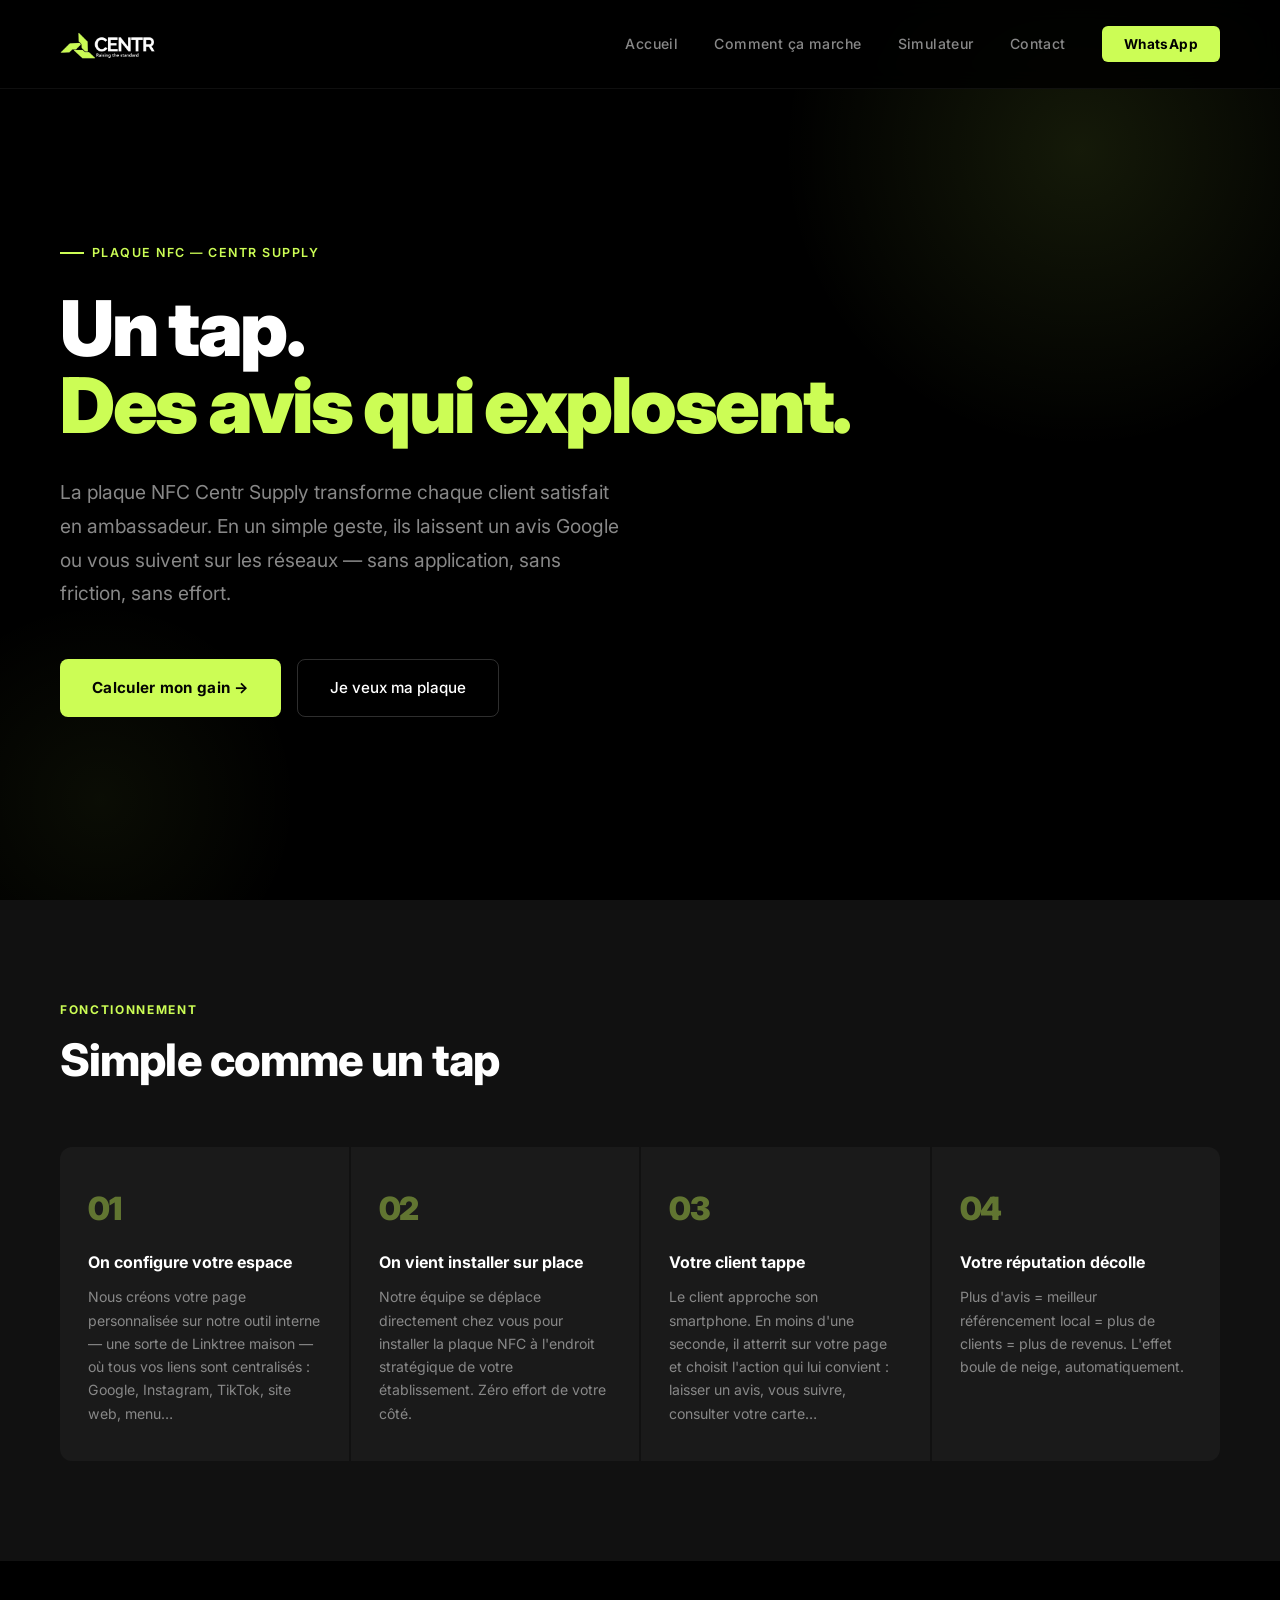
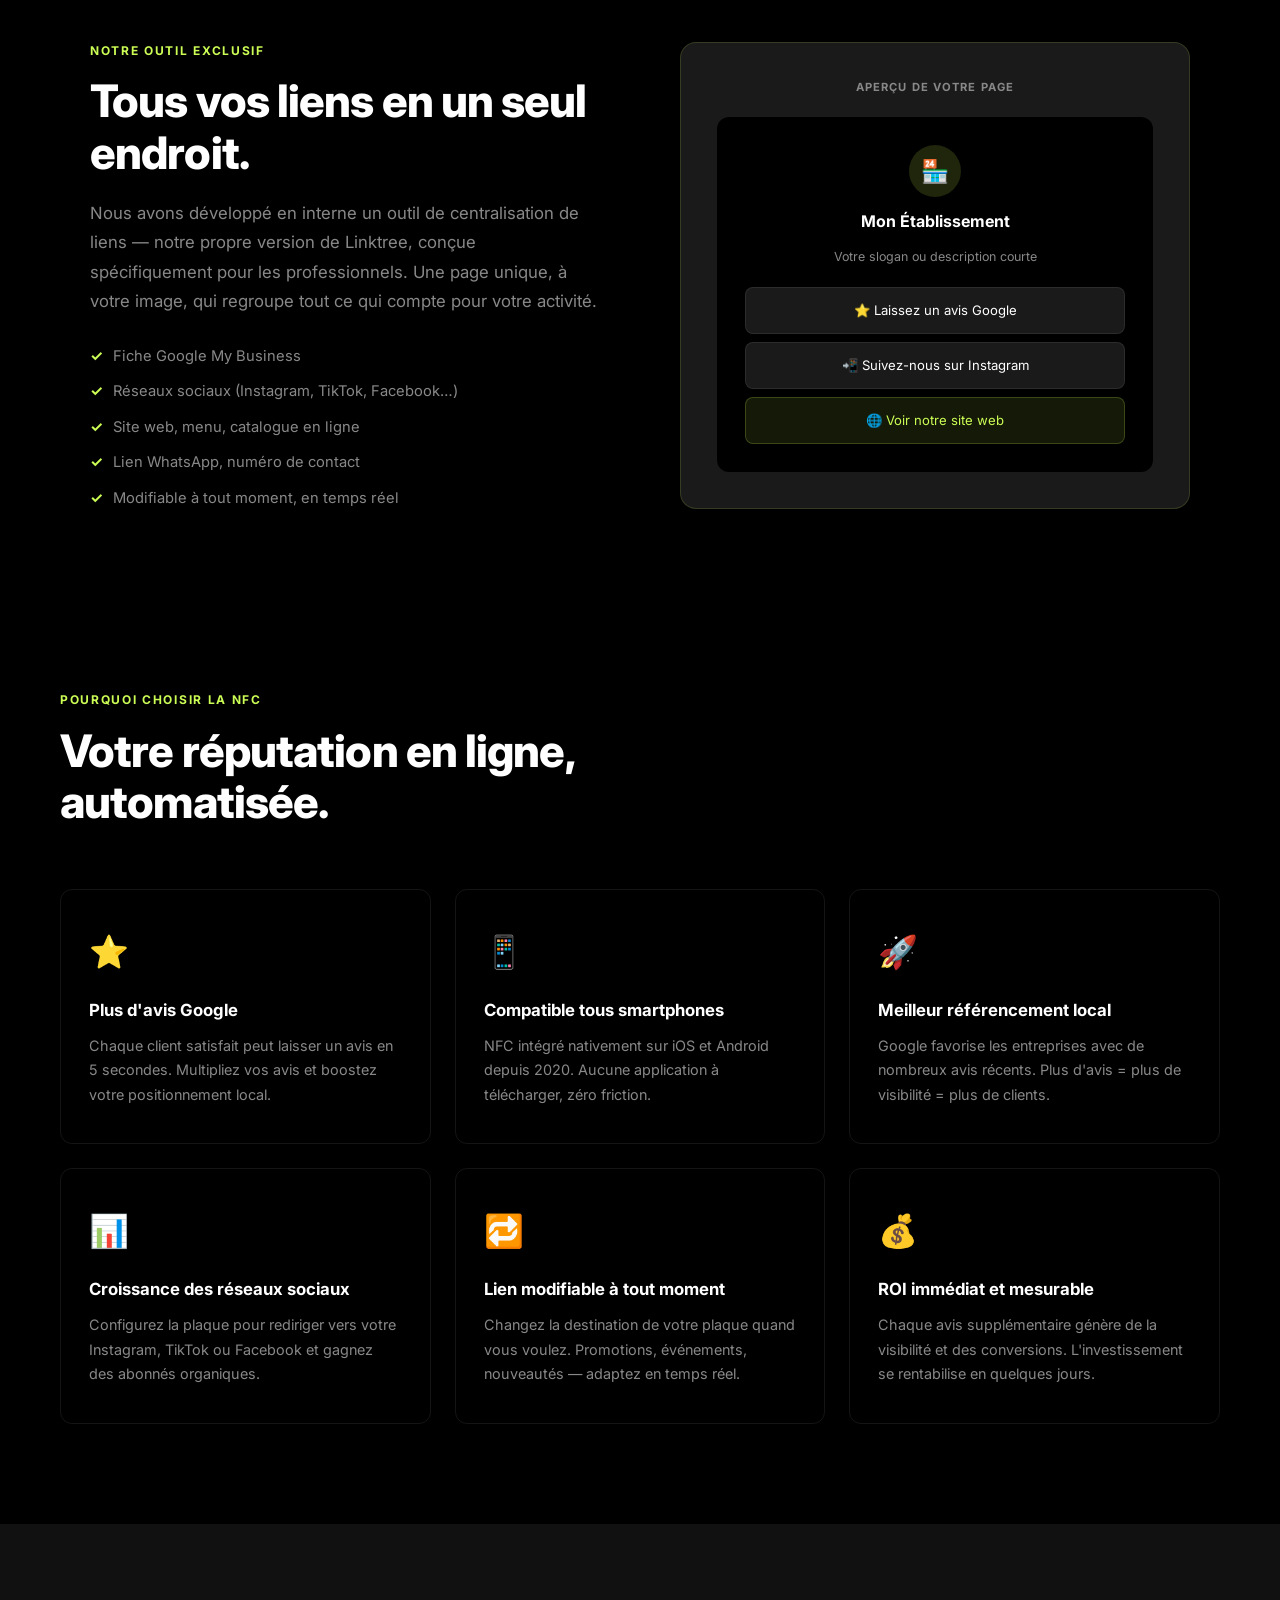
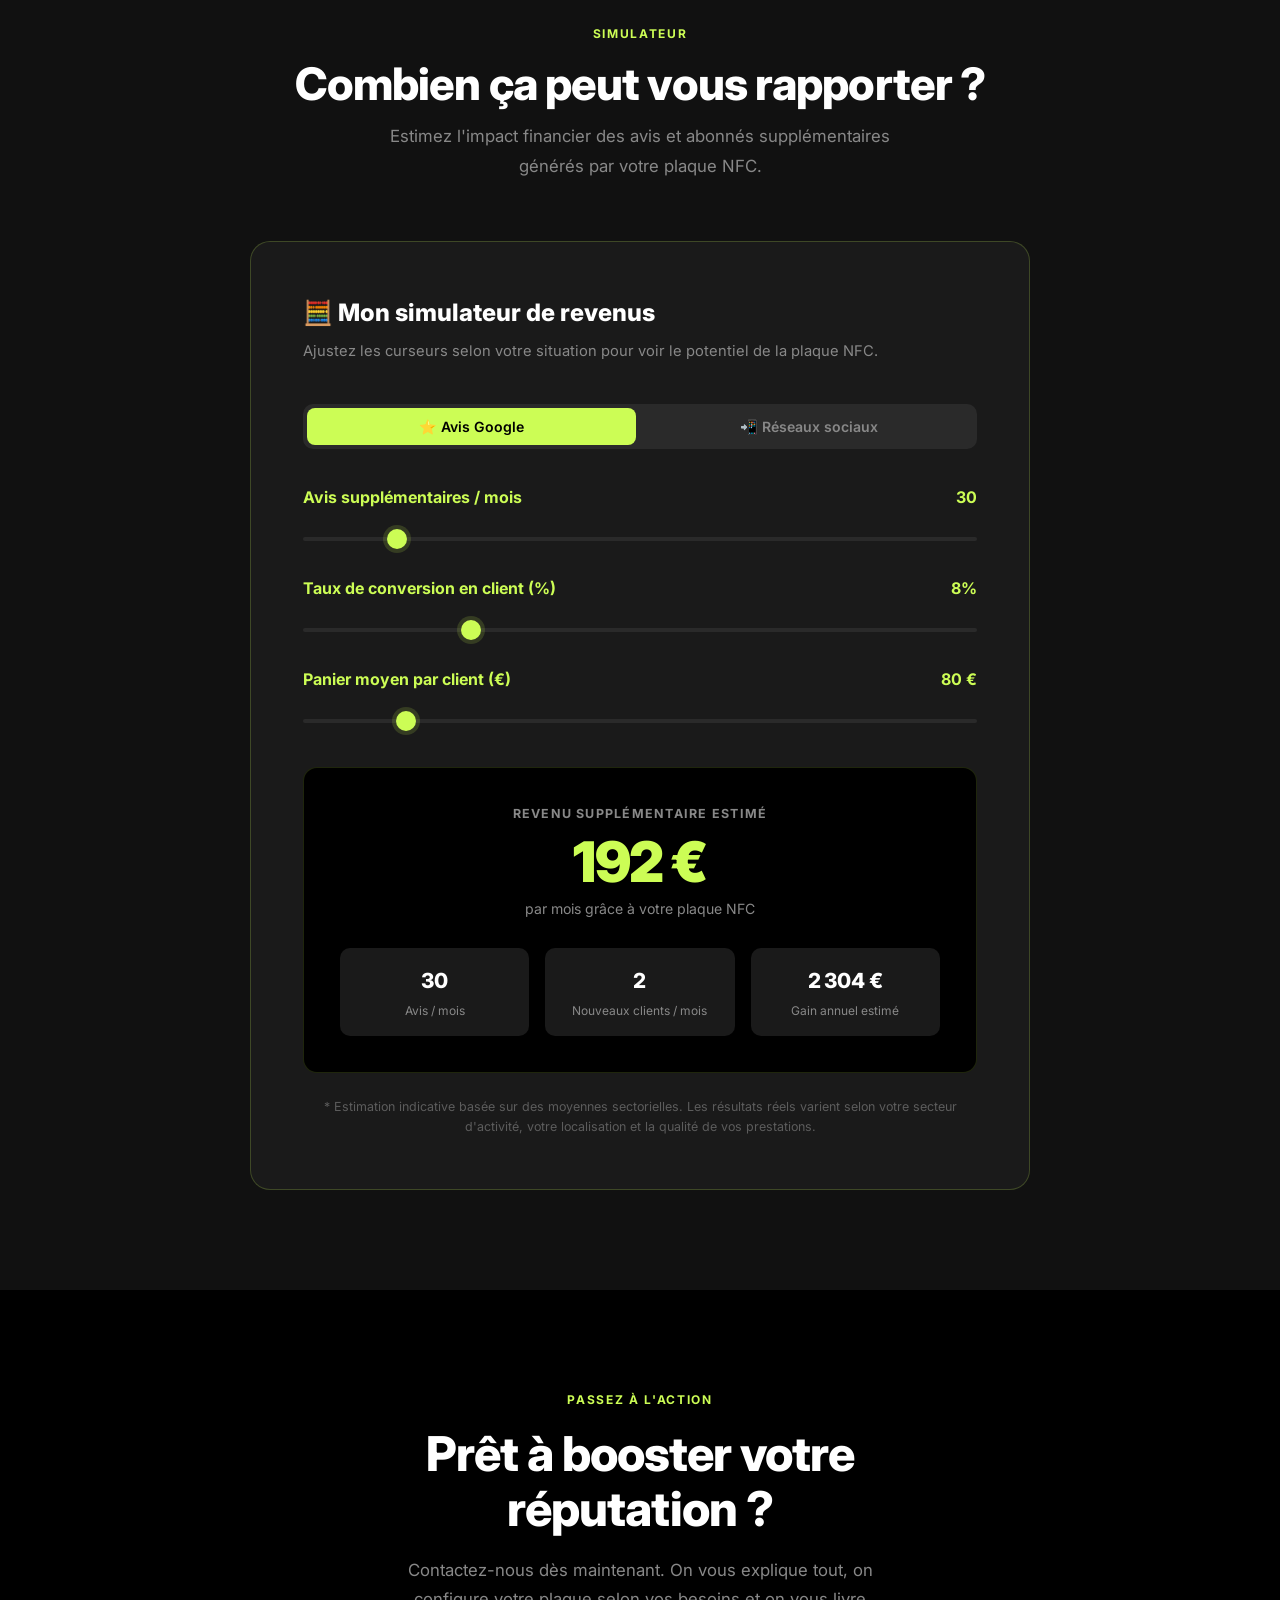
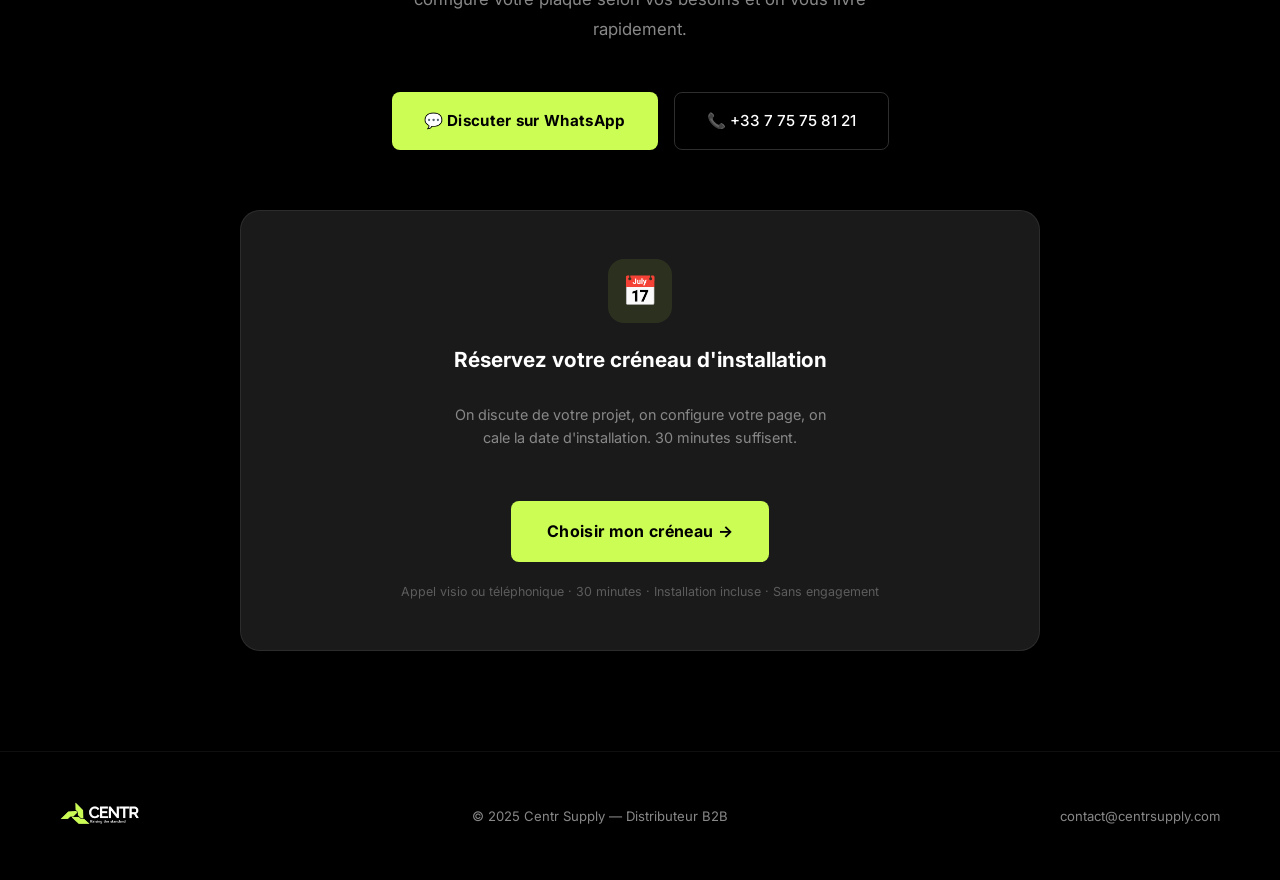
==== index.html @ 6f2f58e4 "Add files via upload" ====
<!DOCTYPE html>
<html lang="fr">
<head>
  <meta charset="UTF-8" />
  <meta name="viewport" content="width=device-width, initial-scale=1.0" />
  <title>Plaque NFC — Centr Supply</title>
  <link rel="preconnect" href="https://fonts.googleapis.com" />
  <link rel="preconnect" href="https://fonts.gstatic.com" crossorigin />
  <link href="https://fonts.googleapis.com/css2?family=Inter:wght@300;400;500;600;700;800;900&display=swap" rel="stylesheet" />
  <style>
    *, *::before, *::after { box-sizing: border-box; margin: 0; padding: 0; }

    :root {
      --black: #000000;
      --white: #ffffff;
      --green: #ccfd55;
      --gray: #111111;
      --gray2: #1a1a1a;
      --gray3: #2a2a2a;
      --text-muted: #888;
    }

    html { scroll-behavior: smooth; }

    body {
      background: var(--black);
      color: var(--white);
      font-family: 'Inter', sans-serif;
      font-size: 16px;
      line-height: 1.6;
      overflow-x: hidden;
    }

    /* ── NAV ── */
    nav {
      position: fixed;
      top: 0; left: 0; right: 0;
      z-index: 100;
      display: flex;
      align-items: center;
      justify-content: space-between;
      padding: 20px 60px;
      background: rgba(0,0,0,0.85);
      backdrop-filter: blur(12px);
      border-bottom: 1px solid rgba(255,255,255,0.06);
    }

    .nav-logo img {
      height: 48px;
      width: auto;
      display: block;
    }

    /* ── HAMBURGER ── */
    .hamburger {
      display: none;
      flex-direction: column;
      gap: 5px;
      cursor: pointer;
      padding: 4px;
      background: none;
      border: none;
      z-index: 200;
    }
    .hamburger span {
      display: block;
      width: 24px;
      height: 2px;
      background: var(--white);
      border-radius: 2px;
      transition: all 0.3s;
    }
    .hamburger.open span:nth-child(1) { transform: translateY(7px) rotate(45deg); }
    .hamburger.open span:nth-child(2) { opacity: 0; }
    .hamburger.open span:nth-child(3) { transform: translateY(-7px) rotate(-45deg); }

    /* ── MOBILE MENU OVERLAY ── */
    .mobile-menu {
      display: none;
      position: fixed;
      top: 0; left: 0; right: 0; bottom: 0;
      background: rgba(0,0,0,0.97);
      z-index: 150;
      flex-direction: column;
      align-items: center;
      justify-content: center;
      gap: 0;
    }
    .mobile-menu.open { display: flex; }
    .mobile-menu a {
      color: var(--white);
      text-decoration: none;
      font-size: 1.6rem;
      font-weight: 700;
      padding: 18px 0;
      letter-spacing: -0.01em;
      border-bottom: 1px solid rgba(255,255,255,0.06);
      width: 80%;
      text-align: center;
      transition: color 0.2s;
    }
    .mobile-menu a:hover { color: var(--green); }
    .mobile-menu a:last-child { border-bottom: none; }
    .mobile-menu .mob-cta {
      margin-top: 24px;
      background: var(--green);
      color: var(--black) !important;
      padding: 16px 40px;
      border-radius: 8px;
      font-size: 1rem !important;
      font-weight: 800;
      border: none;
    }

    .nav-links {
      display: flex;
      gap: 36px;
      list-style: none;
    }
    .nav-links a {
      color: var(--text-muted);
      text-decoration: none;
      font-size: 0.88rem;
      font-weight: 500;
      letter-spacing: 0.03em;
      transition: color 0.2s;
    }
    .nav-links a:hover { color: var(--white); }

    .nav-cta {
      background: var(--green);
      color: var(--black) !important;
      padding: 10px 22px;
      border-radius: 6px;
      font-weight: 700 !important;
      font-size: 0.85rem !important;
      letter-spacing: 0.04em;
      transition: opacity 0.2s !important;
    }
    .nav-cta:hover { opacity: 0.85; }

    /* ── HERO ── */
    .hero {
      min-height: 100vh;
      display: flex;
      flex-direction: column;
      justify-content: center;
      padding: 140px 60px 80px;
      position: relative;
      overflow: hidden;
    }

    .hero::before {
      content: '';
      position: absolute;
      top: -150px; right: -100px;
      width: 600px; height: 600px;
      background: radial-gradient(circle, rgba(204,253,85,0.1) 0%, transparent 70%);
      pointer-events: none;
    }
    .hero::after {
      content: '';
      position: absolute;
      bottom: -100px; left: -100px;
      width: 400px; height: 400px;
      background: radial-gradient(circle, rgba(204,253,85,0.05) 0%, transparent 70%);
      pointer-events: none;
    }

    .hero-eyebrow {
      display: inline-flex;
      align-items: center;
      gap: 8px;
      font-size: 0.78rem;
      font-weight: 600;
      letter-spacing: 0.12em;
      text-transform: uppercase;
      color: var(--green);
      margin-bottom: 28px;
    }
    .hero-eyebrow::before {
      content: '';
      width: 24px; height: 2px;
      background: var(--green);
    }

    .hero h1 {
      font-size: clamp(2.8rem, 6vw, 5.5rem);
      font-weight: 900;
      line-height: 1.0;
      letter-spacing: -0.03em;
      max-width: 800px;
      margin-bottom: 32px;
    }
    .hero h1 em {
      font-style: normal;
      color: var(--green);
    }

    .hero-sub {
      font-size: clamp(1rem, 1.8vw, 1.2rem);
      color: var(--text-muted);
      max-width: 560px;
      line-height: 1.75;
      margin-bottom: 48px;
    }

    .hero-actions {
      display: flex;
      gap: 16px;
      flex-wrap: wrap;
    }

    .btn-primary {
      background: var(--green);
      color: var(--black);
      padding: 16px 32px;
      border-radius: 8px;
      font-weight: 700;
      font-size: 0.95rem;
      text-decoration: none;
      letter-spacing: 0.02em;
      transition: opacity 0.2s, transform 0.2s;
      display: inline-flex;
      align-items: center;
      gap: 8px;
    }
    .btn-primary:hover { opacity: 0.88; transform: translateY(-1px); }

    .btn-secondary {
      border: 1px solid rgba(255,255,255,0.18);
      color: var(--white);
      padding: 16px 32px;
      border-radius: 8px;
      font-weight: 500;
      font-size: 0.95rem;
      text-decoration: none;
      transition: border-color 0.2s, background 0.2s;
      display: inline-flex;
      align-items: center;
      gap: 8px;
    }
    .btn-secondary:hover { border-color: var(--green); background: rgba(204,253,85,0.05); }

    /* ── SECTION BASE ── */
    section { padding: 100px 60px; }

    .section-label {
      font-size: 0.75rem;
      font-weight: 700;
      letter-spacing: 0.14em;
      text-transform: uppercase;
      color: var(--green);
      margin-bottom: 16px;
    }

    .section-title {
      font-size: clamp(1.8rem, 3.5vw, 2.8rem);
      font-weight: 800;
      letter-spacing: -0.02em;
      line-height: 1.15;
      max-width: 700px;
      margin-bottom: 20px;
    }

    .section-desc {
      color: var(--text-muted);
      font-size: 1.05rem;
      max-width: 560px;
      line-height: 1.75;
    }

    /* ── HOW IT WORKS ── */
    .how-section { background: var(--gray); }

    .steps {
      display: grid;
      grid-template-columns: repeat(4, 1fr);
      gap: 2px;
      margin-top: 60px;
    }

    .step-card {
      background: var(--gray2);
      padding: 36px 28px;
    }
    .step-card:first-child { border-radius: 12px 0 0 12px; }
    .step-card:last-child { border-radius: 0 12px 12px 0; }

    .step-num {
      font-size: 2rem;
      font-weight: 900;
      color: var(--green);
      letter-spacing: -0.04em;
      margin-bottom: 16px;
      opacity: 0.4;
    }

    .step-card h3 {
      font-size: 1rem;
      font-weight: 700;
      margin-bottom: 10px;
    }
    .step-card p {
      color: var(--text-muted);
      font-size: 0.88rem;
      line-height: 1.65;
    }

    /* ── AVANTAGES ── */
    .avantages-section { background: var(--black); }

    .avantages-grid {
      display: grid;
      grid-template-columns: repeat(3, 1fr);
      gap: 24px;
      margin-top: 60px;
    }

    .av-card {
      border: 1px solid rgba(255,255,255,0.08);
      border-radius: 12px;
      padding: 36px 28px;
      transition: border-color 0.3s, background 0.3s;
    }
    .av-card:hover {
      border-color: var(--green);
      background: rgba(204,253,85,0.03);
    }

    .av-icon {
      font-size: 2rem;
      margin-bottom: 20px;
      display: block;
    }

    .av-card h3 {
      font-size: 1.05rem;
      font-weight: 700;
      margin-bottom: 10px;
    }
    .av-card p {
      color: var(--text-muted);
      font-size: 0.9rem;
      line-height: 1.7;
    }

    /* ── SIMULATOR ── */
    .simulator-section { background: var(--gray); }

    .sim-wrap {
      max-width: 780px;
      margin: 60px auto 0;
      background: var(--gray2);
      border: 1px solid rgba(204,253,85,0.2);
      border-radius: 20px;
      padding: 52px;
    }

    .sim-title {
      font-size: 1.5rem;
      font-weight: 800;
      margin-bottom: 8px;
    }
    .sim-desc {
      color: var(--text-muted);
      font-size: 0.92rem;
      margin-bottom: 40px;
    }

    .sim-type-toggle {
      display: flex;
      gap: 8px;
      margin-bottom: 36px;
      background: var(--gray3);
      border-radius: 10px;
      padding: 4px;
    }

    .sim-toggle-btn {
      flex: 1;
      padding: 10px;
      border: none;
      border-radius: 8px;
      font-family: 'Inter', sans-serif;
      font-size: 0.88rem;
      font-weight: 600;
      cursor: pointer;
      background: transparent;
      color: var(--text-muted);
      transition: all 0.2s;
    }
    .sim-toggle-btn.active {
      background: var(--green);
      color: var(--black);
    }

    .sim-sliders {
      display: flex;
      flex-direction: column;
      gap: 28px;
      margin-bottom: 36px;
    }

    .slider-group label {
      display: flex;
      justify-content: space-between;
      align-items: center;
      font-size: 0.88rem;
      font-weight: 600;
      color: var(--white);
      margin-bottom: 12px;
    }
    .slider-group label span {
      color: var(--green);
      font-size: 1rem;
      font-weight: 700;
    }

    input[type="range"] {
      width: 100%;
      -webkit-appearance: none;
      appearance: none;
      height: 4px;
      border-radius: 4px;
      background: var(--gray3);
      outline: none;
      cursor: pointer;
    }
    input[type="range"]::-webkit-slider-thumb {
      -webkit-appearance: none;
      appearance: none;
      width: 20px;
      height: 20px;
      border-radius: 50%;
      background: var(--green);
      cursor: pointer;
      box-shadow: 0 0 0 4px rgba(204,253,85,0.15);
      transition: box-shadow 0.2s;
    }
    input[type="range"]::-webkit-slider-thumb:hover {
      box-shadow: 0 0 0 8px rgba(204,253,85,0.2);
    }

    .sim-result {
      background: var(--black);
      border-radius: 14px;
      padding: 36px;
      text-align: center;
      border: 1px solid rgba(204,253,85,0.15);
    }

    .sim-result-label {
      font-size: 0.78rem;
      font-weight: 700;
      letter-spacing: 0.1em;
      text-transform: uppercase;
      color: var(--text-muted);
      margin-bottom: 10px;
    }

    .sim-result-main {
      font-size: 3.5rem;
      font-weight: 900;
      color: var(--green);
      letter-spacing: -0.03em;
      line-height: 1;
      margin-bottom: 8px;
    }

    .sim-result-sub {
      font-size: 0.88rem;
      color: var(--text-muted);
      margin-bottom: 28px;
    }

    .sim-breakdown {
      display: grid;
      grid-template-columns: repeat(3, 1fr);
      gap: 16px;
    }

    .breakdown-item {
      background: var(--gray2);
      border-radius: 10px;
      padding: 16px;
    }
    .breakdown-val {
      font-size: 1.3rem;
      font-weight: 800;
      color: var(--white);
    }
    .breakdown-label {
      font-size: 0.75rem;
      color: var(--text-muted);
      margin-top: 4px;
    }

    .sim-note {
      margin-top: 24px;
      font-size: 0.78rem;
      color: rgba(136,136,136,0.6);
      text-align: center;
      line-height: 1.6;
    }

    /* ── CTA ── */
    .cta-section {
      background: var(--black);
    }

    .cta-inner {
      max-width: 800px;
      margin: 0 auto;
      text-align: center;
    }

    .cta-inner .section-title {
      max-width: 600px;
      margin: 0 auto 20px;
      font-size: clamp(2rem, 4vw, 3rem);
    }

    .cta-inner .section-desc {
      max-width: 500px;
      margin: 0 auto 48px;
    }

    .cta-actions {
      display: flex;
      gap: 16px;
      justify-content: center;
      flex-wrap: wrap;
      margin-bottom: 60px;
    }

    /* FORM */
    .cta-form-wrap {
      background: var(--gray2);
      border: 1px solid rgba(255,255,255,0.08);
      border-radius: 20px;
      padding: 48px;
      text-align: left;
    }

    .form-title {
      font-size: 1.3rem;
      font-weight: 700;
      margin-bottom: 6px;
    }
    .form-subtitle {
      color: var(--text-muted);
      font-size: 0.9rem;
      margin-bottom: 32px;
    }

    .form-group {
      margin-bottom: 16px;
    }
    .form-group label {
      display: block;
      font-size: 0.8rem;
      font-weight: 600;
      color: var(--text-muted);
      letter-spacing: 0.06em;
      text-transform: uppercase;
      margin-bottom: 8px;
    }
    .form-group input,
    .form-group textarea,
    .form-group select {
      width: 100%;
      background: var(--gray3);
      border: 1px solid rgba(255,255,255,0.1);
      border-radius: 8px;
      color: var(--white);
      font-family: 'Inter', sans-serif;
      font-size: 0.95rem;
      padding: 14px 16px;
      outline: none;
      transition: border-color 0.2s;
    }
    .form-group select option { background: var(--gray3); }
    .form-group input:focus,
    .form-group textarea:focus,
    .form-group select:focus { border-color: var(--green); }
    .form-group textarea { resize: vertical; min-height: 110px; }

    .form-row { display: grid; grid-template-columns: 1fr 1fr; gap: 16px; }

    .btn-form {
      width: 100%;
      background: var(--green);
      color: var(--black);
      border: none;
      border-radius: 8px;
      padding: 16px;
      font-family: 'Inter', sans-serif;
      font-size: 1rem;
      font-weight: 700;
      cursor: pointer;
      letter-spacing: 0.02em;
      transition: opacity 0.2s;
      margin-top: 8px;
    }
    .btn-form:hover { opacity: 0.85; }

    /* ── FOOTER ── */
    footer {
      border-top: 1px solid rgba(255,255,255,0.06);
      padding: 40px 60px;
      display: flex;
      align-items: center;
      justify-content: space-between;
      flex-wrap: wrap;
      gap: 16px;
    }
    .footer-logo img {
      height: 40px;
      width: auto;
    }
    .footer-copy { font-size: 0.82rem; color: var(--text-muted); }

    /* ── MOBILE ── */
    @media (max-width: 900px) {
      nav { padding: 14px 20px; }
      .nav-links { display: none; }
      .hamburger { display: flex; }

      section { padding: 60px 20px; }
      .hero { padding: 110px 20px 60px; }
      .hero h1 { font-size: 2.4rem; }
      .hero-sub { font-size: 1rem; }
      .hero-actions { flex-direction: column; }
      .hero-actions a { text-align: center; justify-content: center; }

      .steps { grid-template-columns: 1fr 1fr; }
      .step-card:first-child { border-radius: 12px 0 0 0; }
      .step-card:nth-child(2) { border-radius: 0 12px 0 0; }
      .step-card:nth-child(3) { border-radius: 0 0 0 12px; }
      .step-card:last-child { border-radius: 0 0 12px 0; }

      .avantages-grid { grid-template-columns: 1fr 1fr; gap: 12px; }

      .sim-wrap { padding: 24px 16px; }
      .sim-breakdown { grid-template-columns: 1fr; gap: 10px; }
      .sim-result-main { font-size: 2.8rem; }

      .cta-inner { padding: 0; }
      .cta-actions { flex-direction: column; align-items: stretch; }
      .cta-actions a { text-align: center; justify-content: center; }
      .cta-form-wrap { padding: 28px 20px; }

      .section-title { font-size: 1.8rem; }

      footer { padding: 28px 20px; flex-direction: column; align-items: flex-start; gap: 10px; }
    }

    @media (max-width: 480px) {
      .steps { grid-template-columns: 1fr; }
      .step-card:first-child { border-radius: 12px 12px 0 0; }
      .step-card:nth-child(2) { border-radius: 0; }
      .step-card:nth-child(3) { border-radius: 0; }
      .step-card:last-child { border-radius: 0 0 12px 12px; }
      .avantages-grid { grid-template-columns: 1fr; }
    }
  </style>
</head>
<body>

<!-- MOBILE MENU -->
<div class="mobile-menu" id="mobileMenu">
  <a href="../" onclick="closeMenu()">Accueil</a>
  <a href="#comment-ca-marche" onclick="closeMenu()">Comment ça marche</a>
  <a href="#simulateur" onclick="closeMenu()">Simulateur</a>
  <a href="#contact" onclick="closeMenu()">Contact</a>
  <a href="https://wa.me/message/SCE7XKAHGA56E1" target="_blank" class="mob-cta" onclick="closeMenu()">💬 WhatsApp</a>
</div>

<!-- NAV -->
<nav>
  <a href="../" class="nav-logo"><img src="../logo-centr.png" alt="Centr Supply" /></a>
  <ul class="nav-links">
    <li><a href="../">Accueil</a></li>
    <li><a href="#comment-ca-marche">Comment ça marche</a></li>
    <li><a href="#simulateur">Simulateur</a></li>
    <li><a href="#contact">Contact</a></li>
    <li><a href="https://wa.me/message/SCE7XKAHGA56E1" target="_blank" class="nav-cta">WhatsApp</a></li>
  </ul>
  <button class="hamburger" id="hamburger" onclick="toggleMenu()" aria-label="Menu">
    <span></span><span></span><span></span>
  </button>
</nav>

<!-- HERO -->
<section class="hero">
  <div class="hero-eyebrow">Plaque NFC — Centr Supply</div>
  <h1>Un tap.<br /><em>Des avis qui explosent.</em></h1>
  <p class="hero-sub">
    La plaque NFC Centr Supply transforme chaque client satisfait en ambassadeur. En un simple geste, ils laissent un avis Google ou vous suivent sur les réseaux — sans application, sans friction, sans effort.
  </p>
  <div class="hero-actions">
    <a href="#simulateur" class="btn-primary">Calculer mon gain →</a>
    <a href="#contact" class="btn-secondary">Je veux ma plaque</a>
  </div>
</section>

<!-- COMMENT CA MARCHE -->
<section class="how-section" id="comment-ca-marche">
  <div class="section-label">Fonctionnement</div>
  <div class="section-title">Simple comme un tap</div>
  <div class="steps">
    <div class="step-card">
      <div class="step-num">01</div>
      <h3>On configure votre espace</h3>
      <p>Nous créons votre page personnalisée sur notre outil interne — une sorte de Linktree maison — où tous vos liens sont centralisés : Google, Instagram, TikTok, site web, menu…</p>
    </div>
    <div class="step-card">
      <div class="step-num">02</div>
      <h3>On vient installer sur place</h3>
      <p>Notre équipe se déplace directement chez vous pour installer la plaque NFC à l'endroit stratégique de votre établissement. Zéro effort de votre côté.</p>
    </div>
    <div class="step-card">
      <div class="step-num">03</div>
      <h3>Votre client tappe</h3>
      <p>Le client approche son smartphone. En moins d'une seconde, il atterrit sur votre page et choisit l'action qui lui convient : laisser un avis, vous suivre, consulter votre carte…</p>
    </div>
    <div class="step-card">
      <div class="step-num">04</div>
      <h3>Votre réputation décolle</h3>
      <p>Plus d'avis = meilleur référencement local = plus de clients = plus de revenus. L'effet boule de neige, automatiquement.</p>
    </div>
  </div>
</section>

<!-- OUTIL INTERNE -->
<section style="background: var(--black); padding: 80px 60px;">
  <div style="display: grid; grid-template-columns: 1fr 1fr; gap: 80px; align-items: center; max-width: 1100px; margin: 0 auto;">
    <div>
      <div class="section-label">Notre outil exclusif</div>
      <div class="section-title">Tous vos liens en un seul endroit.</div>
      <p class="section-desc" style="margin-bottom: 28px;">Nous avons développé en interne un outil de centralisation de liens — notre propre version de Linktree, conçue spécifiquement pour les professionnels. Une page unique, à votre image, qui regroupe tout ce qui compte pour votre activité.</p>
      <ul style="list-style: none; display: flex; flex-direction: column; gap: 12px;">
        <li style="display: flex; align-items: center; gap: 10px; font-size: 0.92rem; color: var(--text-muted);"><span style="color: var(--green); font-weight: 700;">✓</span> Fiche Google My Business</li>
        <li style="display: flex; align-items: center; gap: 10px; font-size: 0.92rem; color: var(--text-muted);"><span style="color: var(--green); font-weight: 700;">✓</span> Réseaux sociaux (Instagram, TikTok, Facebook…)</li>
        <li style="display: flex; align-items: center; gap: 10px; font-size: 0.92rem; color: var(--text-muted);"><span style="color: var(--green); font-weight: 700;">✓</span> Site web, menu, catalogue en ligne</li>
        <li style="display: flex; align-items: center; gap: 10px; font-size: 0.92rem; color: var(--text-muted);"><span style="color: var(--green); font-weight: 700;">✓</span> Lien WhatsApp, numéro de contact</li>
        <li style="display: flex; align-items: center; gap: 10px; font-size: 0.92rem; color: var(--text-muted);"><span style="color: var(--green); font-weight: 700;">✓</span> Modifiable à tout moment, en temps réel</li>
      </ul>
    </div>
    <div style="background: var(--gray2); border: 1px solid rgba(204,253,85,0.15); border-radius: 16px; padding: 36px; display: flex; flex-direction: column; gap: 0;">
      <div style="font-size: 0.7rem; font-weight: 700; letter-spacing: 0.1em; text-transform: uppercase; color: var(--text-muted); margin-bottom: 20px; text-align: center;">Aperçu de votre page</div>
      <div style="background: var(--black); border-radius: 12px; padding: 28px; display: flex; flex-direction: column; align-items: center; gap: 12px;">
        <div style="width: 52px; height: 52px; background: rgba(204,253,85,0.15); border-radius: 50%; display: flex; align-items: center; justify-content: center; font-size: 1.4rem;">🏪</div>
        <div style="font-weight: 700; font-size: 1rem;">Mon Établissement</div>
        <div style="font-size: 0.78rem; color: var(--text-muted);">Votre slogan ou description courte</div>
        <div style="width: 100%; display: flex; flex-direction: column; gap: 8px; margin-top: 8px;">
          <div style="background: var(--gray2); border-radius: 8px; padding: 12px 16px; font-size: 0.82rem; text-align: center; border: 1px solid rgba(255,255,255,0.08);">⭐ Laissez un avis Google</div>
          <div style="background: var(--gray2); border-radius: 8px; padding: 12px 16px; font-size: 0.82rem; text-align: center; border: 1px solid rgba(255,255,255,0.08);">📲 Suivez-nous sur Instagram</div>
          <div style="background: rgba(204,253,85,0.1); border-radius: 8px; padding: 12px 16px; font-size: 0.82rem; text-align: center; border: 1px solid rgba(204,253,85,0.2); color: var(--green);">🌐 Voir notre site web</div>
        </div>
      </div>
    </div>
  </div>
</section>

<!-- AVANTAGES -->
<section class="avantages-section">
  <div class="section-label">Pourquoi choisir la NFC</div>
  <div class="section-title">Votre réputation en ligne, automatisée.</div>
  <div class="avantages-grid">
    <div class="av-card">
      <span class="av-icon">⭐</span>
      <h3>Plus d'avis Google</h3>
      <p>Chaque client satisfait peut laisser un avis en 5 secondes. Multipliez vos avis et boostez votre positionnement local.</p>
    </div>
    <div class="av-card">
      <span class="av-icon">📱</span>
      <h3>Compatible tous smartphones</h3>
      <p>NFC intégré nativement sur iOS et Android depuis 2020. Aucune application à télécharger, zéro friction.</p>
    </div>
    <div class="av-card">
      <span class="av-icon">🚀</span>
      <h3>Meilleur référencement local</h3>
      <p>Google favorise les entreprises avec de nombreux avis récents. Plus d'avis = plus de visibilité = plus de clients.</p>
    </div>
    <div class="av-card">
      <span class="av-icon">📊</span>
      <h3>Croissance des réseaux sociaux</h3>
      <p>Configurez la plaque pour rediriger vers votre Instagram, TikTok ou Facebook et gagnez des abonnés organiques.</p>
    </div>
    <div class="av-card">
      <span class="av-icon">🔁</span>
      <h3>Lien modifiable à tout moment</h3>
      <p>Changez la destination de votre plaque quand vous voulez. Promotions, événements, nouveautés — adaptez en temps réel.</p>
    </div>
    <div class="av-card">
      <span class="av-icon">💰</span>
      <h3>ROI immédiat et mesurable</h3>
      <p>Chaque avis supplémentaire génère de la visibilité et des conversions. L'investissement se rentabilise en quelques jours.</p>
    </div>
  </div>
</section>

<!-- SIMULATEUR -->
<section class="simulator-section" id="simulateur">
  <div style="text-align: center;">
    <div class="section-label">Simulateur</div>
    <div class="section-title" style="margin: 0 auto 12px;">Combien ça peut vous rapporter ?</div>
    <p class="section-desc" style="margin: 0 auto;">Estimez l'impact financier des avis et abonnés supplémentaires générés par votre plaque NFC.</p>
  </div>

  <div class="sim-wrap">
    <div class="sim-title">🧮 Mon simulateur de revenus</div>
    <p class="sim-desc">Ajustez les curseurs selon votre situation pour voir le potentiel de la plaque NFC.</p>

    <div class="sim-type-toggle">
      <button class="sim-toggle-btn active" onclick="setType('google')" id="btn-google">⭐ Avis Google</button>
      <button class="sim-toggle-btn" onclick="setType('social')" id="btn-social">📲 Réseaux sociaux</button>
    </div>

    <div class="sim-sliders">
      <div class="slider-group">
        <label>
          <span id="label-metric">Avis supplémentaires / mois</span>
          <span id="val-metric">30</span>
        </label>
        <input type="range" id="slider-metric" min="5" max="200" value="30" step="5" oninput="update()" />
      </div>

      <div class="slider-group">
        <label>
          <span id="label-taux">Taux de conversion en client (%)</span>
          <span id="val-taux">8%</span>
        </label>
        <input type="range" id="slider-taux" min="1" max="30" value="8" step="1" oninput="update()" />
      </div>

      <div class="slider-group">
        <label>
          <span>Panier moyen par client (€)</span>
          <span id="val-panier">80 €</span>
        </label>
        <input type="range" id="slider-panier" min="10" max="500" value="80" step="5" oninput="update()" />
      </div>
    </div>

    <div class="sim-result">
      <div class="sim-result-label">Revenu supplémentaire estimé</div>
      <div class="sim-result-main" id="result-monthly">192 €</div>
      <div class="sim-result-sub">par mois grâce à votre plaque NFC</div>
      <div class="sim-breakdown">
        <div class="breakdown-item">
          <div class="breakdown-val" id="bd-metric">30</div>
          <div class="breakdown-label" id="bd-metric-label">Avis / mois</div>
        </div>
        <div class="breakdown-item">
          <div class="breakdown-val" id="bd-clients">2</div>
          <div class="breakdown-label">Nouveaux clients / mois</div>
        </div>
        <div class="breakdown-item">
          <div class="breakdown-val" id="bd-annual">2 304 €</div>
          <div class="breakdown-label">Gain annuel estimé</div>
        </div>
      </div>
    </div>
    <p class="sim-note">* Estimation indicative basée sur des moyennes sectorielles. Les résultats réels varient selon votre secteur d'activité, votre localisation et la qualité de vos prestations.</p>
  </div>
</section>

<!-- CTA -->
<section class="cta-section" id="contact">
  <div class="cta-inner">
    <div class="section-label">Passez à l'action</div>
    <div class="section-title">Prêt à booster votre réputation ?</div>
    <p class="section-desc">Contactez-nous dès maintenant. On vous explique tout, on configure votre plaque selon vos besoins et on vous livre rapidement.</p>

    <div class="cta-actions">
      <a href="https://wa.me/message/SCE7XKAHGA56E1" target="_blank" class="btn-primary">
        💬 Discuter sur WhatsApp
      </a>
      <a href="tel:+33775758121" class="btn-secondary">
        📞 +33 7 75 75 81 21
      </a>
    </div>

    <div class="cta-form-wrap" style="text-align: center; display: flex; flex-direction: column; align-items: center; gap: 20px;">
      <div style="width: 64px; height: 64px; background: rgba(204,253,85,0.1); border-radius: 16px; display: flex; align-items: center; justify-content: center; font-size: 1.8rem;">📅</div>
      <div class="form-title">Réservez votre créneau d'installation</div>
      <p class="form-subtitle" style="max-width: 400px;">On discute de votre projet, on configure votre page, on cale la date d'installation. 30 minutes suffisent.</p>
      <a href="https://calendly.com/centrsupply/30min" target="_blank" class="btn-primary" style="font-size: 1rem; padding: 18px 36px;">
        Choisir mon créneau →
      </a>
      <p style="font-size: 0.78rem; color: rgba(136,136,136,0.6);">Appel visio ou téléphonique · 30 minutes · Installation incluse · Sans engagement</p>
    </div>
  </div>
</section>

<!-- FOOTER -->
<footer>
  <a href="../" class="footer-logo"><img src="../logo-centr.png" alt="Centr Supply" /></a>
  <div class="footer-copy">© 2025 Centr Supply — Distributeur B2B</div>
  <div class="footer-copy"><a href="mailto:contact@centrsupply.com" style="color: var(--text-muted); text-decoration: none;">contact@centrsupply.com</a></div>
</footer>

<script>
  let simType = 'google';

  function setType(type) {
    simType = type;
    document.getElementById('btn-google').classList.toggle('active', type === 'google');
    document.getElementById('btn-social').classList.toggle('active', type === 'social');

    if (type === 'google') {
      document.getElementById('label-metric').textContent = 'Avis supplémentaires / mois';
      document.getElementById('label-taux').textContent = 'Taux de conversion en client (%)';
      document.getElementById('bd-metric-label').textContent = 'Avis / mois';
    } else {
      document.getElementById('label-metric').textContent = 'Abonnés supplémentaires / mois';
      document.getElementById('label-taux').textContent = 'Taux d\'engagement converti en client (%)';
      document.getElementById('bd-metric-label').textContent = 'Abonnés / mois';
    }
    update();
  }

  function fmt(n) {
    return new Intl.NumberFormat('fr-FR').format(Math.round(n));
  }

  function update() {
    const metric = parseInt(document.getElementById('slider-metric').value);
    const taux = parseInt(document.getElementById('slider-taux').value);
    const panier = parseInt(document.getElementById('slider-panier').value);

    document.getElementById('val-metric').textContent = metric;
    document.getElementById('val-taux').textContent = taux + '%';
    document.getElementById('val-panier').textContent = panier + ' €';

    const clients = metric * (taux / 100);
    const monthly = clients * panier;
    const annual = monthly * 12;

    document.getElementById('result-monthly').textContent = fmt(monthly) + ' €';
    document.getElementById('bd-metric').textContent = fmt(metric);
    document.getElementById('bd-clients').textContent = clients < 1 ? '< 1' : fmt(clients);
    document.getElementById('bd-annual').textContent = fmt(annual) + ' €';
  }

  update();

  function toggleMenu() {
    const menu = document.getElementById('mobileMenu');
    const btn = document.getElementById('hamburger');
    menu.classList.toggle('open');
    btn.classList.toggle('open');
    document.body.style.overflow = menu.classList.contains('open') ? 'hidden' : '';
  }
  function closeMenu() {
    document.getElementById('mobileMenu').classList.remove('open');
    document.getElementById('hamburger').classList.remove('open');
    document.body.style.overflow = '';
  }
</script>
</body>
</html>
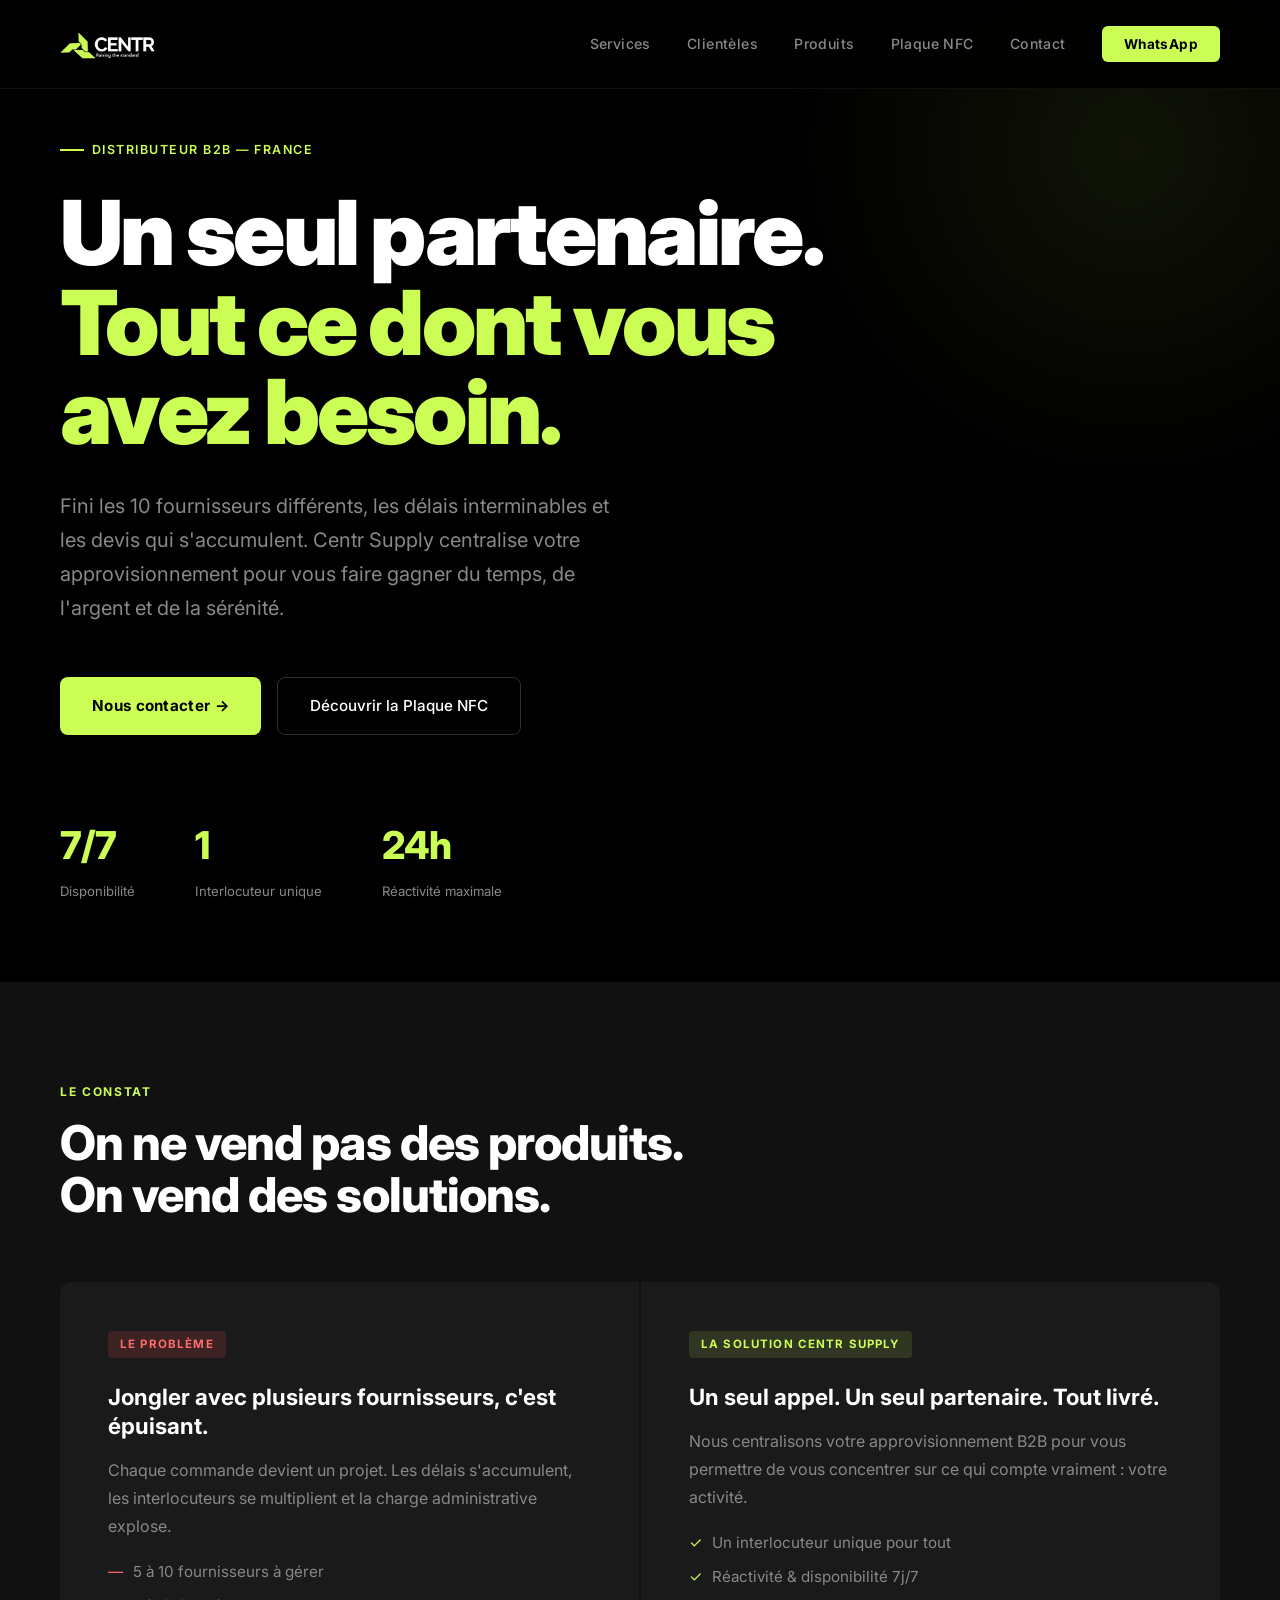
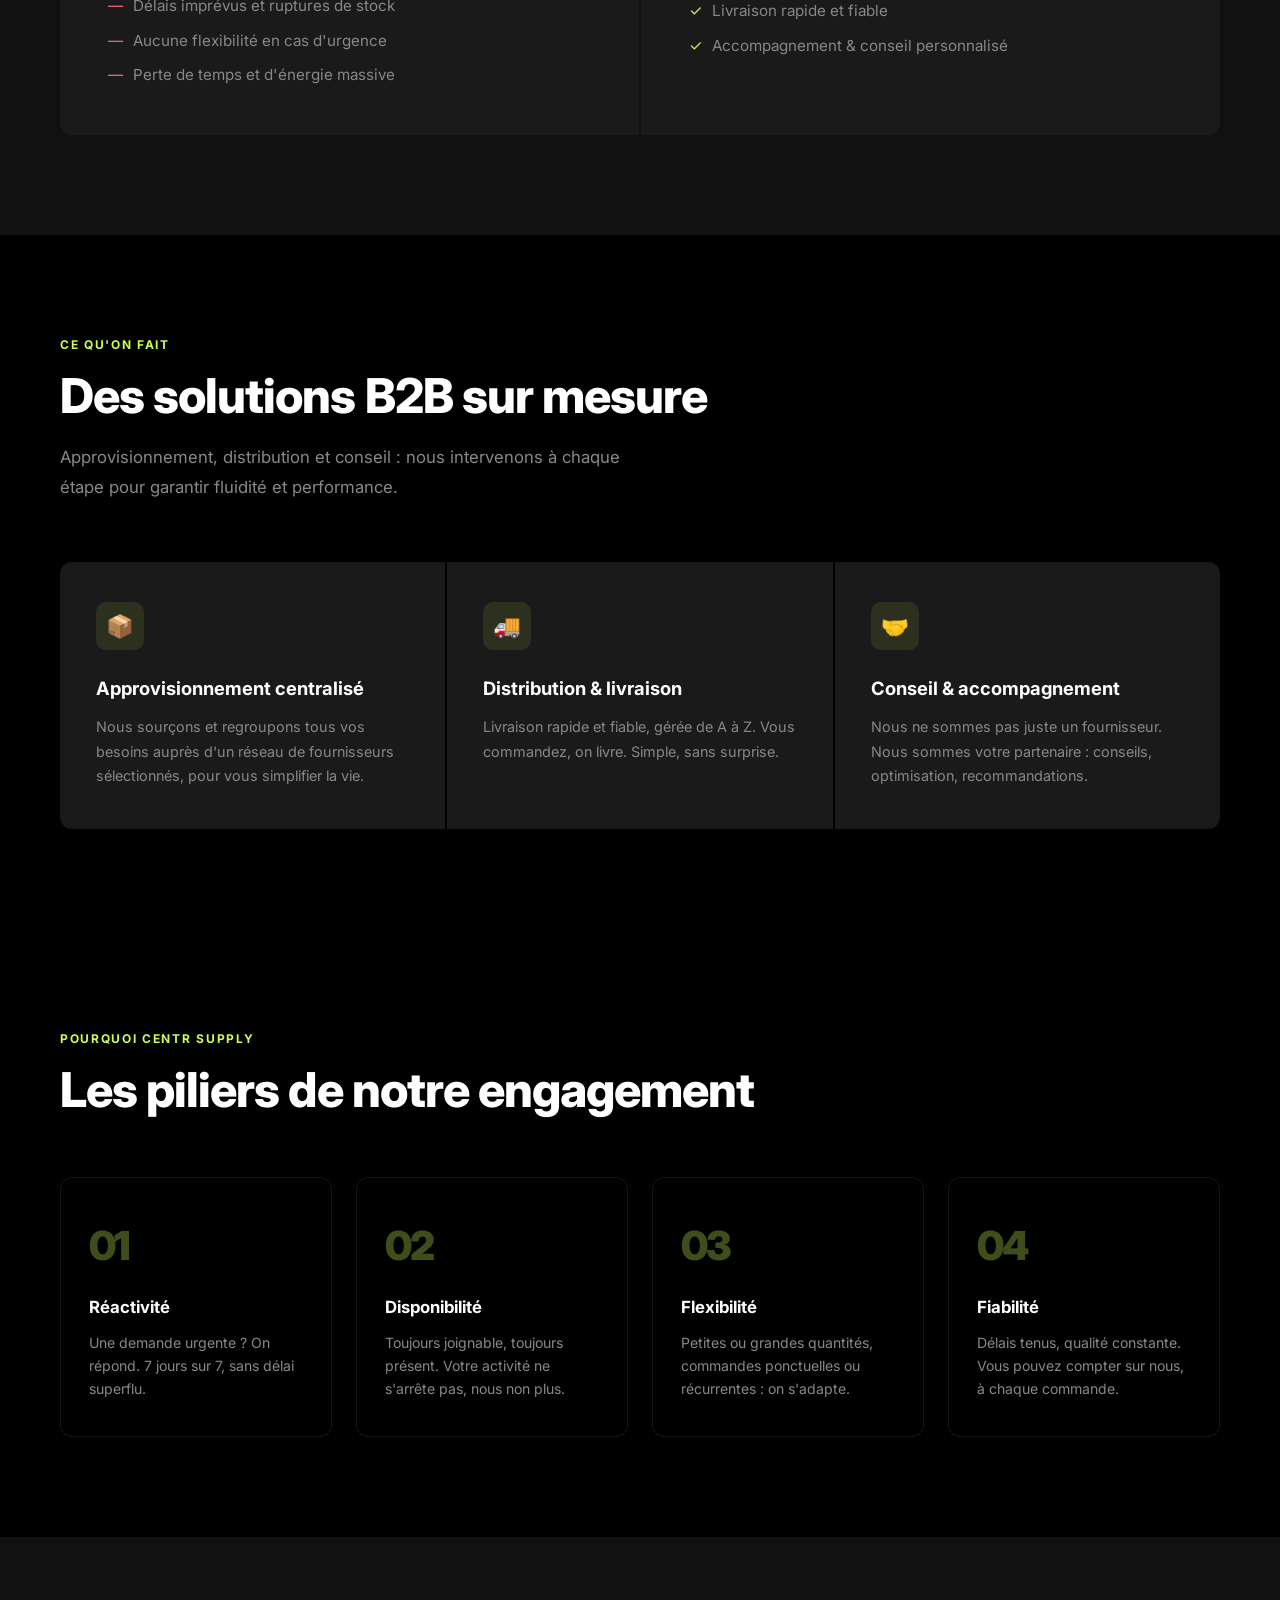
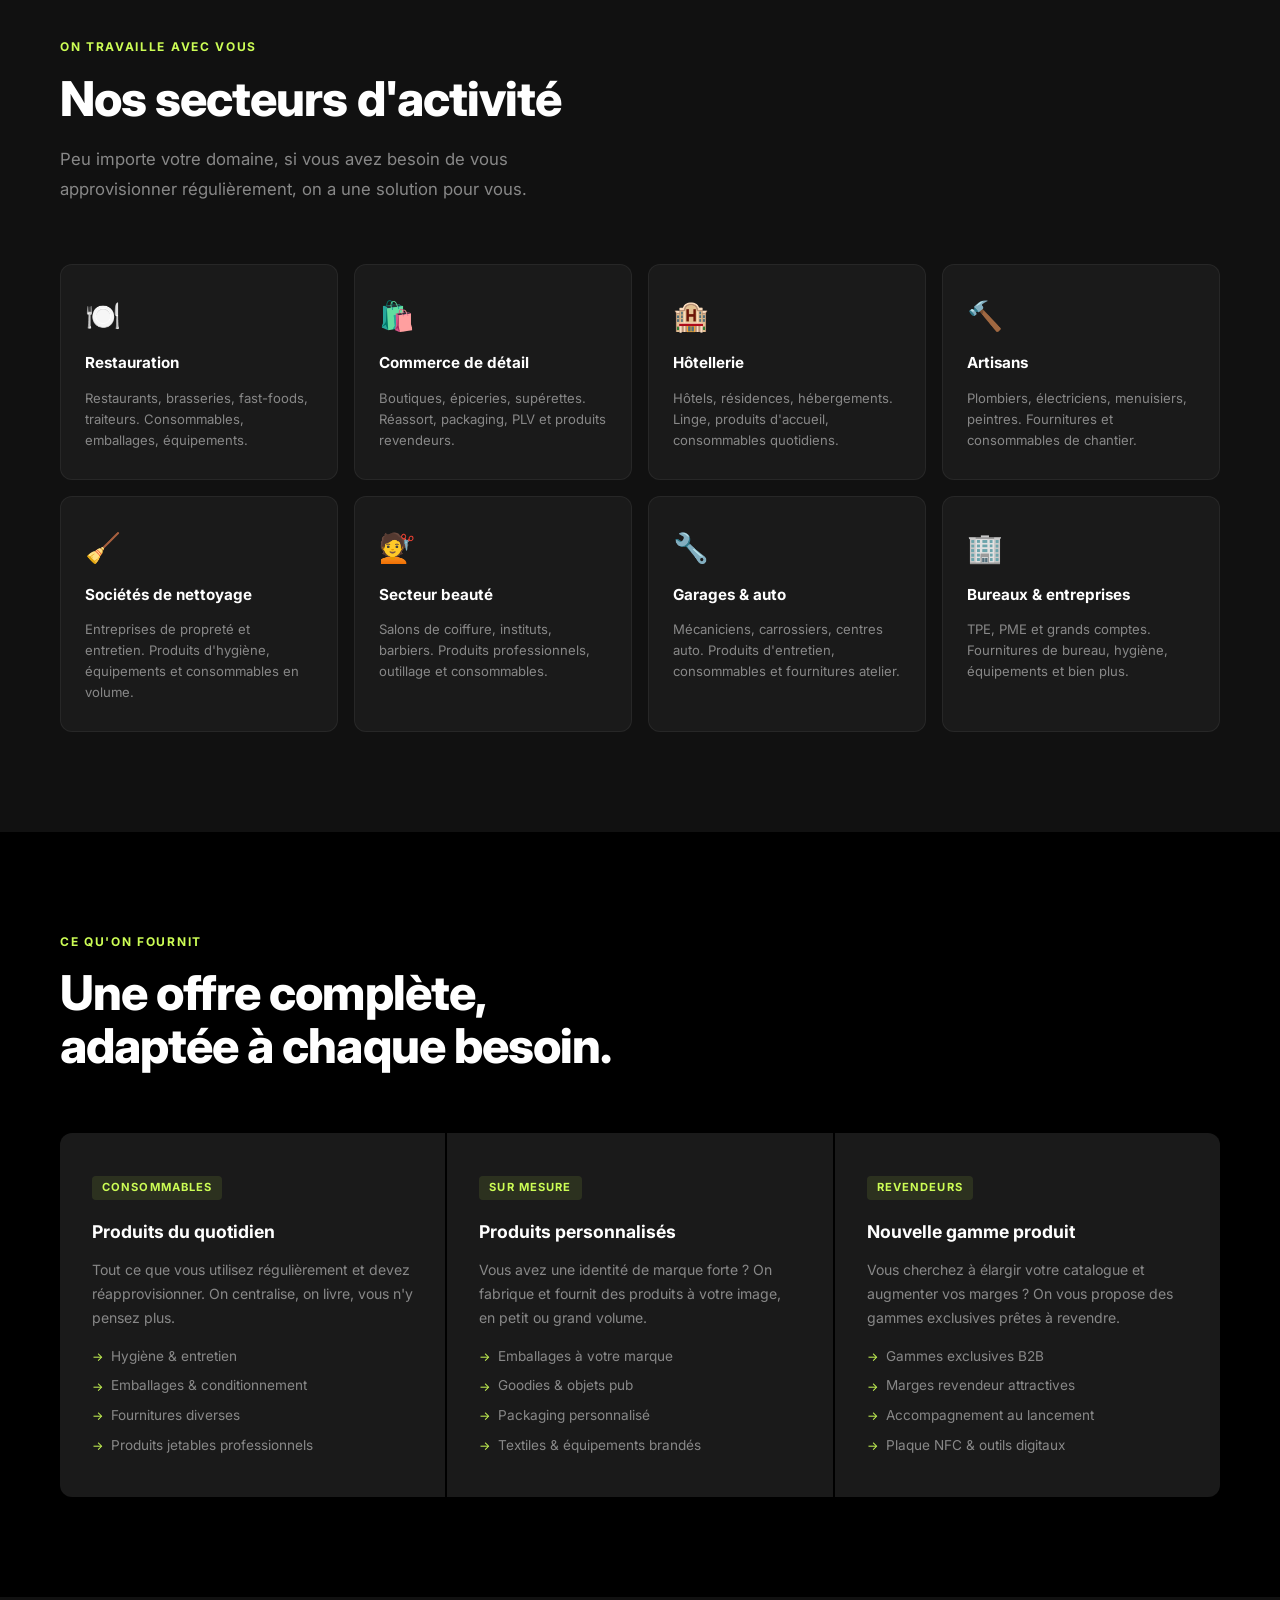
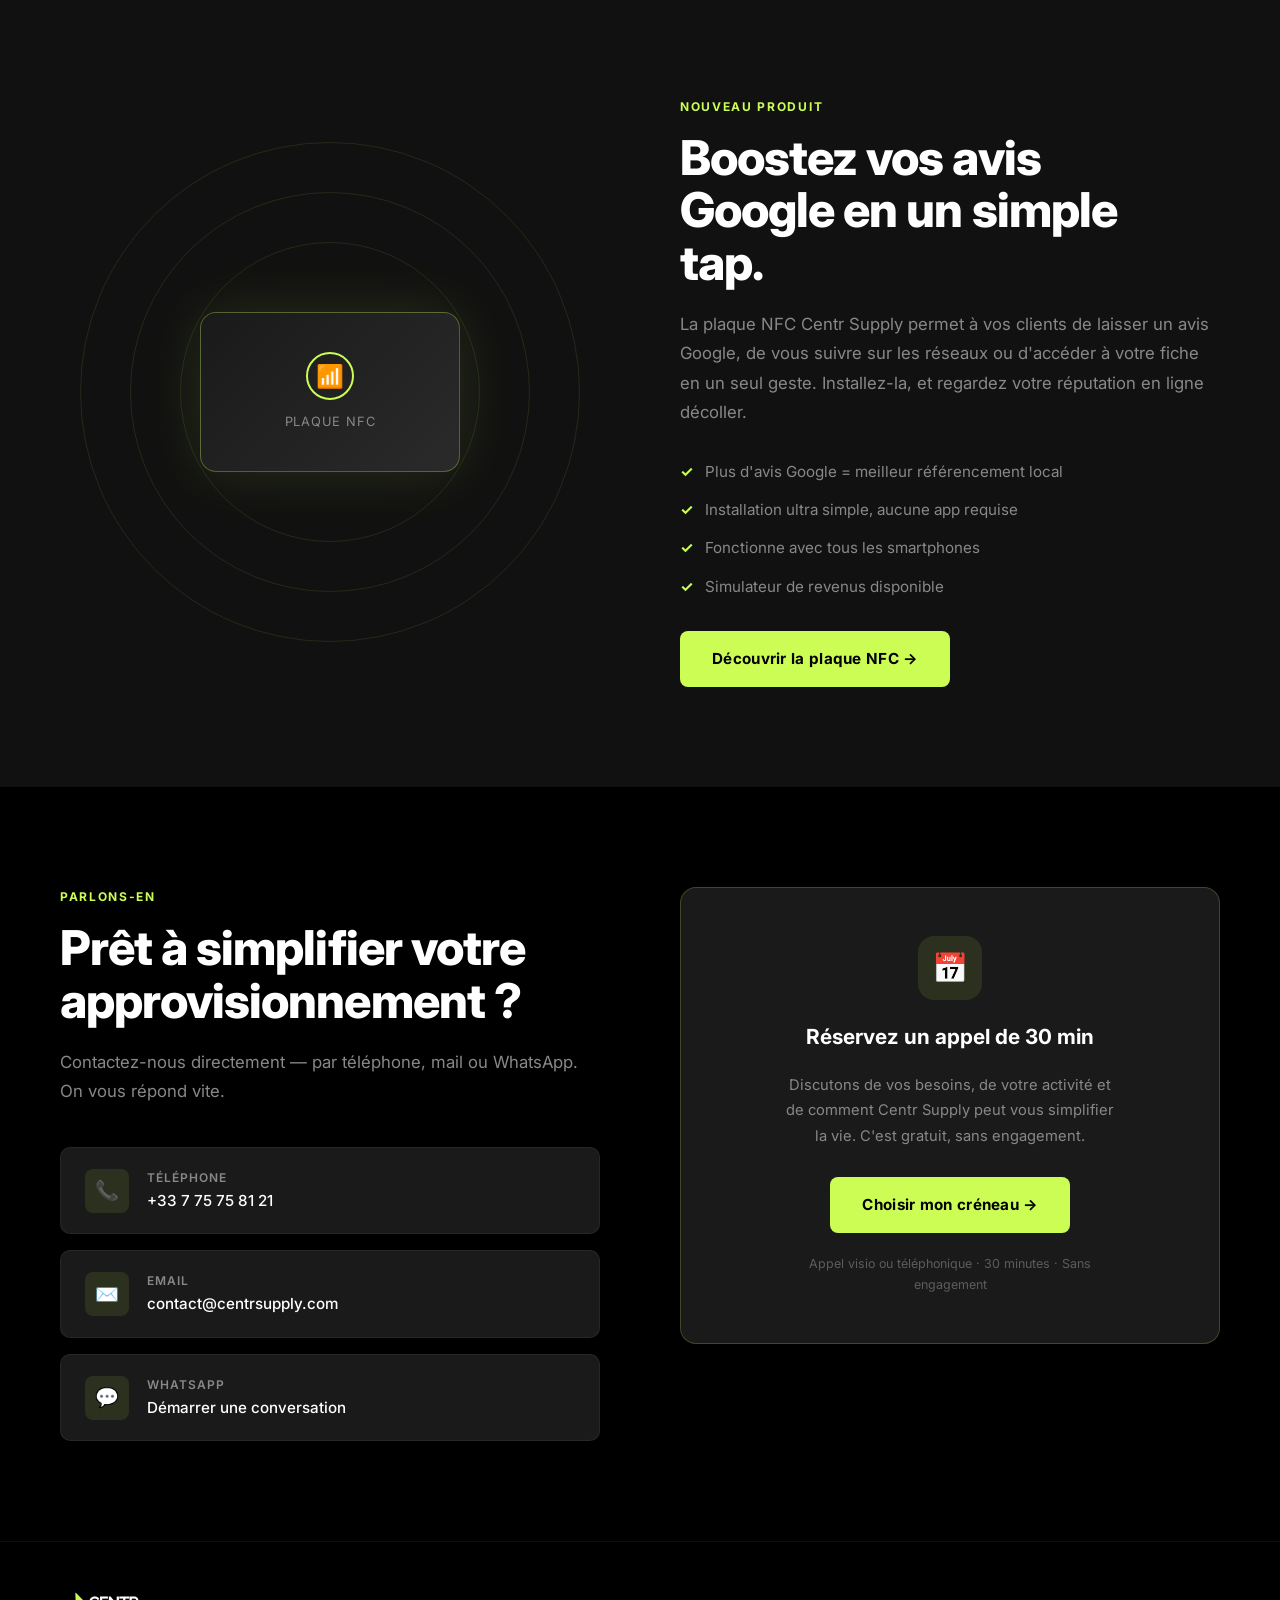
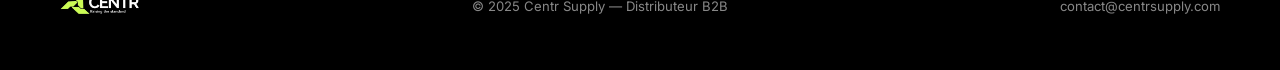
==== commit df3a5d7b: "Add files via upload" ====
--- a/index.html
+++ b/index.html
@@ -3,7 +3,7 @@
 <head>
   <meta charset="UTF-8" />
   <meta name="viewport" content="width=device-width, initial-scale=1.0" />
-  <title>Plaque NFC — Centr Supply</title>
+  <title>Centr Supply — Distributeur B2B</title>
   <link rel="preconnect" href="https://fonts.googleapis.com" />
   <link rel="preconnect" href="https://fonts.gstatic.com" crossorigin />
   <link href="https://fonts.googleapis.com/css2?family=Inter:wght@300;400;500;600;700;800;900&display=swap" rel="stylesheet" />
@@ -137,7 +137,7 @@
       letter-spacing: 0.04em;
       transition: opacity 0.2s !important;
     }
-    .nav-cta:hover { opacity: 0.85; }
+    .nav-cta:hover { opacity: 0.85; color: var(--black) !important; }
 
     /* ── HERO ── */
     .hero {
@@ -153,17 +153,9 @@
     .hero::before {
       content: '';
       position: absolute;
-      top: -150px; right: -100px;
-      width: 600px; height: 600px;
-      background: radial-gradient(circle, rgba(204,253,85,0.1) 0%, transparent 70%);
-      pointer-events: none;
-    }
-    .hero::after {
-      content: '';
-      position: absolute;
-      bottom: -100px; left: -100px;
-      width: 400px; height: 400px;
-      background: radial-gradient(circle, rgba(204,253,85,0.05) 0%, transparent 70%);
+      top: -200px; right: -200px;
+      width: 700px; height: 700px;
+      background: radial-gradient(circle, rgba(204,253,85,0.08) 0%, transparent 70%);
       pointer-events: none;
     }
 
@@ -185,11 +177,11 @@
     }
 
     .hero h1 {
-      font-size: clamp(2.8rem, 6vw, 5.5rem);
+      font-size: clamp(3rem, 7vw, 6rem);
       font-weight: 900;
       line-height: 1.0;
       letter-spacing: -0.03em;
-      max-width: 800px;
+      max-width: 900px;
       margin-bottom: 32px;
     }
     .hero h1 em {
@@ -198,11 +190,11 @@
     }
 
     .hero-sub {
-      font-size: clamp(1rem, 1.8vw, 1.2rem);
+      font-size: clamp(1rem, 2vw, 1.25rem);
       color: var(--text-muted);
       max-width: 560px;
-      line-height: 1.75;
-      margin-bottom: 48px;
+      line-height: 1.7;
+      margin-bottom: 52px;
     }
 
     .hero-actions {
@@ -242,7 +234,27 @@
     }
     .btn-secondary:hover { border-color: var(--green); background: rgba(204,253,85,0.05); }
 
-    /* ── SECTION BASE ── */
+    .hero-stats {
+      display: flex;
+      gap: 60px;
+      margin-top: 80px;
+      flex-wrap: wrap;
+    }
+    .stat-item {}
+    .stat-num {
+      font-size: 2.4rem;
+      font-weight: 800;
+      color: var(--green);
+      letter-spacing: -0.02em;
+    }
+    .stat-label {
+      font-size: 0.82rem;
+      color: var(--text-muted);
+      margin-top: 4px;
+      font-weight: 400;
+    }
+
+    /* ── SECTIONS ── */
     section { padding: 100px 60px; }
 
     .section-label {
@@ -255,10 +267,10 @@
     }
 
     .section-title {
-      font-size: clamp(1.8rem, 3.5vw, 2.8rem);
+      font-size: clamp(2rem, 4vw, 3rem);
       font-weight: 800;
       letter-spacing: -0.02em;
-      line-height: 1.15;
+      line-height: 1.1;
       max-width: 700px;
       margin-bottom: 20px;
     }
@@ -270,293 +282,318 @@
       line-height: 1.75;
     }
 
-    /* ── HOW IT WORKS ── */
-    .how-section { background: var(--gray); }
-
-    .steps {
+    /* ── PROBLEM / SOLUTION ── */
+    .problem-section {
+      background: var(--gray);
+    }
+
+    .ps-grid {
+      display: grid;
+      grid-template-columns: 1fr 1fr;
+      gap: 2px;
+      margin-top: 60px;
+    }
+
+    .ps-card {
+      padding: 48px;
+      background: var(--gray2);
+    }
+    .ps-card:first-child { border-radius: 12px 0 0 12px; }
+    .ps-card:last-child { border-radius: 0 12px 12px 0; }
+
+    .ps-tag {
+      display: inline-block;
+      padding: 4px 12px;
+      border-radius: 4px;
+      font-size: 0.72rem;
+      font-weight: 700;
+      letter-spacing: 0.1em;
+      text-transform: uppercase;
+      margin-bottom: 24px;
+    }
+    .tag-problem { background: rgba(255,80,80,0.15); color: #ff6b6b; }
+    .tag-solution { background: rgba(204,253,85,0.12); color: var(--green); }
+
+    .ps-card h3 {
+      font-size: 1.4rem;
+      font-weight: 700;
+      margin-bottom: 16px;
+      line-height: 1.3;
+    }
+    .ps-card p {
+      color: var(--text-muted);
+      line-height: 1.75;
+    }
+    .ps-card ul {
+      list-style: none;
+      margin-top: 20px;
+      display: flex;
+      flex-direction: column;
+      gap: 10px;
+    }
+    .ps-card ul li {
+      display: flex;
+      align-items: flex-start;
+      gap: 10px;
+      color: var(--text-muted);
+      font-size: 0.95rem;
+    }
+    .ps-card ul li::before {
+      content: '—';
+      color: #ff6b6b;
+      flex-shrink: 0;
+    }
+    .ps-card.solution ul li::before {
+      content: '✓';
+      color: var(--green);
+    }
+
+    /* ── SERVICES ── */
+    .services-grid {
+      display: grid;
+      grid-template-columns: repeat(3, 1fr);
+      gap: 2px;
+      margin-top: 60px;
+    }
+
+    .service-card {
+      background: var(--gray2);
+      padding: 40px 36px;
+      border-radius: 0;
+      transition: background 0.2s;
+    }
+    .service-card:first-child { border-radius: 12px 0 0 12px; }
+    .service-card:last-child { border-radius: 0 12px 12px 0; }
+    .service-card:hover { background: var(--gray3); }
+
+    .service-icon {
+      width: 48px; height: 48px;
+      background: rgba(204,253,85,0.1);
+      border-radius: 10px;
+      display: flex;
+      align-items: center;
+      justify-content: center;
+      font-size: 1.4rem;
+      margin-bottom: 24px;
+    }
+
+    .service-card h3 {
+      font-size: 1.15rem;
+      font-weight: 700;
+      margin-bottom: 12px;
+    }
+    .service-card p {
+      color: var(--text-muted);
+      font-size: 0.9rem;
+      line-height: 1.7;
+    }
+
+    /* ── PILLARS ── */
+    .pillars-section { background: var(--black); }
+
+    .pillars-grid {
       display: grid;
       grid-template-columns: repeat(4, 1fr);
-      gap: 2px;
-      margin-top: 60px;
-    }
-
-    .step-card {
-      background: var(--gray2);
-      padding: 36px 28px;
-    }
-    .step-card:first-child { border-radius: 12px 0 0 12px; }
-    .step-card:last-child { border-radius: 0 12px 12px 0; }
-
-    .step-num {
-      font-size: 2rem;
-      font-weight: 900;
-      color: var(--green);
-      letter-spacing: -0.04em;
-      margin-bottom: 16px;
-      opacity: 0.4;
-    }
-
-    .step-card h3 {
-      font-size: 1rem;
-      font-weight: 700;
-      margin-bottom: 10px;
-    }
-    .step-card p {
-      color: var(--text-muted);
-      font-size: 0.88rem;
-      line-height: 1.65;
-    }
-
-    /* ── AVANTAGES ── */
-    .avantages-section { background: var(--black); }
-
-    .avantages-grid {
-      display: grid;
-      grid-template-columns: repeat(3, 1fr);
       gap: 24px;
       margin-top: 60px;
     }
 
-    .av-card {
+    .pillar-card {
       border: 1px solid rgba(255,255,255,0.08);
       border-radius: 12px;
       padding: 36px 28px;
       transition: border-color 0.3s, background 0.3s;
     }
-    .av-card:hover {
+    .pillar-card:hover {
       border-color: var(--green);
       background: rgba(204,253,85,0.03);
     }
 
-    .av-icon {
-      font-size: 2rem;
-      margin-bottom: 20px;
-      display: block;
-    }
-
-    .av-card h3 {
+    .pillar-num {
+      font-size: 2.5rem;
+      font-weight: 900;
+      color: var(--green);
+      opacity: 0.3;
+      letter-spacing: -0.04em;
+      margin-bottom: 16px;
+    }
+
+    .pillar-card h3 {
       font-size: 1.05rem;
       font-weight: 700;
       margin-bottom: 10px;
     }
-    .av-card p {
-      color: var(--text-muted);
-      font-size: 0.9rem;
-      line-height: 1.7;
-    }
-
-    /* ── SIMULATOR ── */
-    .simulator-section { background: var(--gray); }
-
-    .sim-wrap {
-      max-width: 780px;
-      margin: 60px auto 0;
-      background: var(--gray2);
-      border: 1px solid rgba(204,253,85,0.2);
-      border-radius: 20px;
-      padding: 52px;
-    }
-
-    .sim-title {
-      font-size: 1.5rem;
-      font-weight: 800;
-      margin-bottom: 8px;
-    }
-    .sim-desc {
-      color: var(--text-muted);
-      font-size: 0.92rem;
-      margin-bottom: 40px;
-    }
-
-    .sim-type-toggle {
-      display: flex;
-      gap: 8px;
-      margin-bottom: 36px;
-      background: var(--gray3);
-      border-radius: 10px;
-      padding: 4px;
-    }
-
-    .sim-toggle-btn {
-      flex: 1;
-      padding: 10px;
-      border: none;
-      border-radius: 8px;
-      font-family: 'Inter', sans-serif;
+    .pillar-card p {
+      color: var(--text-muted);
       font-size: 0.88rem;
-      font-weight: 600;
-      cursor: pointer;
-      background: transparent;
-      color: var(--text-muted);
-      transition: all 0.2s;
-    }
-    .sim-toggle-btn.active {
-      background: var(--green);
-      color: var(--black);
-    }
-
-    .sim-sliders {
+      line-height: 1.65;
+    }
+
+    /* ── NFC TEASER ── */
+    .nfc-teaser {
+      background: var(--gray);
+    }
+
+    .nfc-inner {
+      display: grid;
+      grid-template-columns: 1fr 1fr;
+      gap: 80px;
+      align-items: center;
+    }
+
+    .nfc-visual {
+      position: relative;
+      height: 400px;
+      display: flex;
+      align-items: center;
+      justify-content: center;
+    }
+
+    .nfc-card-mock {
+      width: 260px; height: 160px;
+      background: linear-gradient(135deg, #1a1a1a 0%, #2a2a2a 100%);
+      border-radius: 16px;
+      border: 1px solid rgba(204,253,85,0.3);
       display: flex;
       flex-direction: column;
-      gap: 28px;
-      margin-bottom: 36px;
-    }
-
-    .slider-group label {
-      display: flex;
-      justify-content: space-between;
-      align-items: center;
-      font-size: 0.88rem;
-      font-weight: 600;
-      color: var(--white);
-      margin-bottom: 12px;
-    }
-    .slider-group label span {
+      align-items: center;
+      justify-content: center;
+      gap: 12px;
+      box-shadow: 0 0 60px rgba(204,253,85,0.12);
+    }
+
+    .nfc-icon {
+      width: 48px; height: 48px;
+      border: 2px solid var(--green);
+      border-radius: 50%;
+      display: flex;
+      align-items: center;
+      justify-content: center;
+      font-size: 1.4rem;
+    }
+
+    .nfc-card-mock span {
+      font-size: 0.8rem;
+      color: var(--text-muted);
+      letter-spacing: 0.06em;
+      text-transform: uppercase;
+    }
+
+    .nfc-rings {
+      position: absolute;
+      top: 50%; left: 50%;
+      transform: translate(-50%, -50%);
+    }
+    .nfc-rings span {
+      position: absolute;
+      border: 1px solid rgba(204,253,85,0.1);
+      border-radius: 50%;
+      top: 50%; left: 50%;
+      transform: translate(-50%, -50%);
+      animation: pulse-ring 3s ease-out infinite;
+    }
+    .nfc-rings span:nth-child(1) { width: 300px; height: 300px; animation-delay: 0s; }
+    .nfc-rings span:nth-child(2) { width: 400px; height: 400px; animation-delay: 0.8s; }
+    .nfc-rings span:nth-child(3) { width: 500px; height: 500px; animation-delay: 1.6s; }
+
+    @keyframes pulse-ring {
+      0% { opacity: 0.6; transform: translate(-50%, -50%) scale(0.95); }
+      100% { opacity: 0; transform: translate(-50%, -50%) scale(1.05); }
+    }
+
+    .nfc-content .section-title { max-width: 500px; }
+
+    .nfc-bullets {
+      list-style: none;
+      margin: 32px 0;
+      display: flex;
+      flex-direction: column;
+      gap: 14px;
+    }
+    .nfc-bullets li {
+      display: flex;
+      align-items: center;
+      gap: 12px;
+      font-size: 0.95rem;
+      color: var(--text-muted);
+    }
+    .nfc-bullets li::before {
+      content: '✓';
       color: var(--green);
-      font-size: 1rem;
       font-weight: 700;
-    }
-
-    input[type="range"] {
-      width: 100%;
-      -webkit-appearance: none;
-      appearance: none;
-      height: 4px;
-      border-radius: 4px;
-      background: var(--gray3);
-      outline: none;
-      cursor: pointer;
-    }
-    input[type="range"]::-webkit-slider-thumb {
-      -webkit-appearance: none;
-      appearance: none;
-      width: 20px;
-      height: 20px;
-      border-radius: 50%;
-      background: var(--green);
-      cursor: pointer;
-      box-shadow: 0 0 0 4px rgba(204,253,85,0.15);
-      transition: box-shadow 0.2s;
-    }
-    input[type="range"]::-webkit-slider-thumb:hover {
-      box-shadow: 0 0 0 8px rgba(204,253,85,0.2);
-    }
-
-    .sim-result {
+      flex-shrink: 0;
+    }
+
+    /* ── CONTACT ── */
+    .contact-section {
       background: var(--black);
-      border-radius: 14px;
-      padding: 36px;
-      text-align: center;
-      border: 1px solid rgba(204,253,85,0.15);
-    }
-
-    .sim-result-label {
-      font-size: 0.78rem;
-      font-weight: 700;
-      letter-spacing: 0.1em;
-      text-transform: uppercase;
-      color: var(--text-muted);
-      margin-bottom: 10px;
-    }
-
-    .sim-result-main {
-      font-size: 3.5rem;
-      font-weight: 900;
-      color: var(--green);
-      letter-spacing: -0.03em;
-      line-height: 1;
-      margin-bottom: 8px;
-    }
-
-    .sim-result-sub {
-      font-size: 0.88rem;
-      color: var(--text-muted);
-      margin-bottom: 28px;
-    }
-
-    .sim-breakdown {
+    }
+
+    .contact-inner {
       display: grid;
-      grid-template-columns: repeat(3, 1fr);
+      grid-template-columns: 1fr 1fr;
+      gap: 80px;
+      align-items: start;
+    }
+
+    .contact-cards {
+      display: flex;
+      flex-direction: column;
       gap: 16px;
-    }
-
-    .breakdown-item {
+      margin-top: 40px;
+    }
+
+    .contact-card {
+      display: flex;
+      align-items: center;
+      gap: 18px;
+      padding: 20px 24px;
       background: var(--gray2);
       border-radius: 10px;
-      padding: 16px;
-    }
-    .breakdown-val {
-      font-size: 1.3rem;
-      font-weight: 800;
+      text-decoration: none;
+      border: 1px solid rgba(255,255,255,0.06);
+      transition: border-color 0.2s, background 0.2s;
+    }
+    .contact-card:hover {
+      border-color: var(--green);
+      background: rgba(204,253,85,0.04);
+    }
+
+    .contact-card-icon {
+      width: 44px; height: 44px;
+      background: rgba(204,253,85,0.1);
+      border-radius: 8px;
+      display: flex;
+      align-items: center;
+      justify-content: center;
+      font-size: 1.2rem;
+      flex-shrink: 0;
+    }
+
+    .contact-card-info {}
+    .contact-card-label {
+      font-size: 0.75rem;
+      color: var(--text-muted);
+      text-transform: uppercase;
+      letter-spacing: 0.08em;
+      font-weight: 600;
+    }
+    .contact-card-value {
+      font-size: 0.95rem;
       color: var(--white);
-    }
-    .breakdown-label {
-      font-size: 0.75rem;
-      color: var(--text-muted);
-      margin-top: 4px;
-    }
-
-    .sim-note {
-      margin-top: 24px;
-      font-size: 0.78rem;
-      color: rgba(136,136,136,0.6);
-      text-align: center;
-      line-height: 1.6;
-    }
-
-    /* ── CTA ── */
-    .cta-section {
-      background: var(--black);
-    }
-
-    .cta-inner {
-      max-width: 800px;
-      margin: 0 auto;
-      text-align: center;
-    }
-
-    .cta-inner .section-title {
-      max-width: 600px;
-      margin: 0 auto 20px;
-      font-size: clamp(2rem, 4vw, 3rem);
-    }
-
-    .cta-inner .section-desc {
-      max-width: 500px;
-      margin: 0 auto 48px;
-    }
-
-    .cta-actions {
-      display: flex;
-      gap: 16px;
-      justify-content: center;
-      flex-wrap: wrap;
-      margin-bottom: 60px;
+      font-weight: 500;
+      margin-top: 2px;
     }
 
     /* FORM */
-    .cta-form-wrap {
-      background: var(--gray2);
-      border: 1px solid rgba(255,255,255,0.08);
-      border-radius: 20px;
-      padding: 48px;
-      text-align: left;
-    }
-
-    .form-title {
-      font-size: 1.3rem;
-      font-weight: 700;
-      margin-bottom: 6px;
-    }
-    .form-subtitle {
-      color: var(--text-muted);
-      font-size: 0.9rem;
-      margin-bottom: 32px;
+    .contact-form-wrap {
+      margin-top: 40px;
     }
 
     .form-group {
       margin-bottom: 16px;
     }
+
     .form-group label {
       display: block;
       font-size: 0.8rem;
@@ -566,11 +603,12 @@
       text-transform: uppercase;
       margin-bottom: 8px;
     }
+
     .form-group input,
     .form-group textarea,
     .form-group select {
       width: 100%;
-      background: var(--gray3);
+      background: var(--gray2);
       border: 1px solid rgba(255,255,255,0.1);
       border-radius: 8px;
       color: var(--white);
@@ -580,11 +618,12 @@
       outline: none;
       transition: border-color 0.2s;
     }
-    .form-group select option { background: var(--gray3); }
     .form-group input:focus,
     .form-group textarea:focus,
-    .form-group select:focus { border-color: var(--green); }
-    .form-group textarea { resize: vertical; min-height: 110px; }
+    .form-group select:focus {
+      border-color: var(--green);
+    }
+    .form-group textarea { resize: vertical; min-height: 120px; }
 
     .form-row { display: grid; grid-template-columns: 1fr 1fr; gap: 16px; }
 
@@ -615,11 +654,134 @@
       flex-wrap: wrap;
       gap: 16px;
     }
+
     .footer-logo img {
       height: 40px;
       width: auto;
     }
-    .footer-copy { font-size: 0.82rem; color: var(--text-muted); }
+
+    .footer-copy {
+      font-size: 0.82rem;
+      color: var(--text-muted);
+    }
+
+    /* ── CLIENTÈLES ── */
+    .clienteles-section { background: var(--gray); }
+
+    .clienteles-grid {
+      display: grid;
+      grid-template-columns: repeat(4, 1fr);
+      gap: 16px;
+      margin-top: 60px;
+    }
+
+    .client-card {
+      background: var(--gray2);
+      border-radius: 12px;
+      padding: 28px 24px;
+      border: 1px solid rgba(255,255,255,0.06);
+      transition: border-color 0.3s, background 0.3s;
+      display: flex;
+      flex-direction: column;
+      gap: 12px;
+    }
+    .client-card:hover {
+      border-color: var(--green);
+      background: rgba(204,253,85,0.03);
+    }
+
+    .client-card-icon { font-size: 1.8rem; }
+    .client-card h3 { font-size: 0.95rem; font-weight: 700; }
+    .client-card p { color: var(--text-muted); font-size: 0.82rem; line-height: 1.6; }
+
+    /* ── PRODUITS ── */
+    .produits-section { background: var(--black); }
+
+    .produits-grid {
+      display: grid;
+      grid-template-columns: repeat(3, 1fr);
+      gap: 2px;
+      margin-top: 60px;
+    }
+
+    .produit-card {
+      background: var(--gray2);
+      padding: 40px 32px;
+      transition: background 0.2s;
+    }
+    .produit-card:first-child { border-radius: 12px 0 0 12px; }
+    .produit-card:last-child { border-radius: 0 12px 12px 0; }
+    .produit-card:hover { background: var(--gray3); }
+
+    .produit-tag {
+      display: inline-block;
+      padding: 3px 10px;
+      background: rgba(204,253,85,0.1);
+      color: var(--green);
+      border-radius: 4px;
+      font-size: 0.7rem;
+      font-weight: 700;
+      letter-spacing: 0.1em;
+      text-transform: uppercase;
+      margin-bottom: 18px;
+    }
+
+    .produit-card h3 { font-size: 1.1rem; font-weight: 700; margin-bottom: 12px; }
+    .produit-card p { color: var(--text-muted); font-size: 0.88rem; line-height: 1.7; }
+
+    .produit-list {
+      list-style: none;
+      margin-top: 16px;
+      display: flex;
+      flex-direction: column;
+      gap: 8px;
+    }
+    .produit-list li {
+      font-size: 0.85rem;
+      color: var(--text-muted);
+      display: flex;
+      align-items: center;
+      gap: 8px;
+    }
+    .produit-list li::before {
+      content: '→';
+      color: var(--green);
+      font-size: 0.75rem;
+    }
+
+    /* ── CALENDLY / CONTACT ── */
+    .calendly-box {
+      background: var(--gray2);
+      border: 1px solid rgba(204,253,85,0.2);
+      border-radius: 16px;
+      padding: 48px;
+      display: flex;
+      flex-direction: column;
+      align-items: center;
+      text-align: center;
+      gap: 20px;
+    }
+
+    .calendly-icon {
+      width: 64px; height: 64px;
+      background: rgba(204,253,85,0.1);
+      border-radius: 16px;
+      display: flex;
+      align-items: center;
+      justify-content: center;
+      font-size: 1.8rem;
+    }
+
+    .calendly-box h3 {
+      font-size: 1.3rem;
+      font-weight: 700;
+    }
+    .calendly-box p {
+      color: var(--text-muted);
+      font-size: 0.92rem;
+      max-width: 340px;
+      line-height: 1.7;
+    }
 
     /* ── MOBILE ── */
     @media (max-width: 900px) {
@@ -633,23 +795,34 @@
       .hero-sub { font-size: 1rem; }
       .hero-actions { flex-direction: column; }
       .hero-actions a { text-align: center; justify-content: center; }
-
-      .steps { grid-template-columns: 1fr 1fr; }
-      .step-card:first-child { border-radius: 12px 0 0 0; }
-      .step-card:nth-child(2) { border-radius: 0 12px 0 0; }
-      .step-card:nth-child(3) { border-radius: 0 0 0 12px; }
-      .step-card:last-child { border-radius: 0 0 12px 0; }
-
-      .avantages-grid { grid-template-columns: 1fr 1fr; gap: 12px; }
-
-      .sim-wrap { padding: 24px 16px; }
-      .sim-breakdown { grid-template-columns: 1fr; gap: 10px; }
-      .sim-result-main { font-size: 2.8rem; }
-
-      .cta-inner { padding: 0; }
-      .cta-actions { flex-direction: column; align-items: stretch; }
-      .cta-actions a { text-align: center; justify-content: center; }
-      .cta-form-wrap { padding: 28px 20px; }
+      .hero-stats { gap: 28px; margin-top: 48px; }
+      .stat-num { font-size: 1.8rem; }
+
+      .ps-grid { grid-template-columns: 1fr; gap: 2px; }
+      .ps-card { padding: 32px 24px; }
+      .ps-card:first-child { border-radius: 12px 12px 0 0; }
+      .ps-card:last-child { border-radius: 0 0 12px 12px; }
+
+      .services-grid { grid-template-columns: 1fr; gap: 2px; }
+      .service-card:first-child { border-radius: 12px 12px 0 0; }
+      .service-card:last-child { border-radius: 0 0 12px 12px; }
+
+      .pillars-grid { grid-template-columns: 1fr 1fr; gap: 12px; }
+      .pillar-card { padding: 24px 18px; }
+
+      .clienteles-grid { grid-template-columns: 1fr 1fr; gap: 12px; }
+      .client-card { padding: 20px 16px; }
+
+      .produits-grid { grid-template-columns: 1fr; gap: 2px; }
+      .produit-card:first-child { border-radius: 12px 12px 0 0; }
+      .produit-card:last-child { border-radius: 0 0 12px 12px; }
+
+      .nfc-inner { grid-template-columns: 1fr; gap: 40px; }
+      .nfc-visual { height: 220px; }
+      .nfc-rings span:nth-child(3) { display: none; }
+
+      .contact-inner { grid-template-columns: 1fr; gap: 40px; }
+      .calendly-box { padding: 32px 20px; }
 
       .section-title { font-size: 1.8rem; }
 
@@ -657,12 +830,9 @@
     }
 
     @media (max-width: 480px) {
-      .steps { grid-template-columns: 1fr; }
-      .step-card:first-child { border-radius: 12px 12px 0 0; }
-      .step-card:nth-child(2) { border-radius: 0; }
-      .step-card:nth-child(3) { border-radius: 0; }
-      .step-card:last-child { border-radius: 0 0 12px 12px; }
-      .avantages-grid { grid-template-columns: 1fr; }
+      .pillars-grid { grid-template-columns: 1fr; }
+      .clienteles-grid { grid-template-columns: 1fr; }
+      .hero-stats { flex-wrap: wrap; gap: 20px; }
     }
   </style>
 </head>
@@ -670,20 +840,22 @@
 
 <!-- MOBILE MENU -->
 <div class="mobile-menu" id="mobileMenu">
-  <a href="../" onclick="closeMenu()">Accueil</a>
-  <a href="#comment-ca-marche" onclick="closeMenu()">Comment ça marche</a>
-  <a href="#simulateur" onclick="closeMenu()">Simulateur</a>
+  <a href="#services" onclick="closeMenu()">Services</a>
+  <a href="#clienteles" onclick="closeMenu()">Clientèles</a>
+  <a href="#produits" onclick="closeMenu()">Produits</a>
+  <a href="/plaque-nfc/" onclick="closeMenu()">Plaque NFC</a>
   <a href="#contact" onclick="closeMenu()">Contact</a>
   <a href="https://wa.me/message/SCE7XKAHGA56E1" target="_blank" class="mob-cta" onclick="closeMenu()">💬 WhatsApp</a>
 </div>
 
 <!-- NAV -->
 <nav>
-  <a href="../" class="nav-logo"><img src="../logo-centr.png" alt="Centr Supply" /></a>
+  <a href="index.html" class="nav-logo"><img src="logo-centr.png" alt="Centr Supply" /></a>
   <ul class="nav-links">
-    <li><a href="../">Accueil</a></li>
-    <li><a href="#comment-ca-marche">Comment ça marche</a></li>
-    <li><a href="#simulateur">Simulateur</a></li>
+    <li><a href="#services">Services</a></li>
+    <li><a href="#clienteles">Clientèles</a></li>
+    <li><a href="#produits">Produits</a></li>
+    <li><a href="/plaque-nfc/">Plaque NFC</a></li>
     <li><a href="#contact">Contact</a></li>
     <li><a href="https://wa.me/message/SCE7XKAHGA56E1" target="_blank" class="nav-cta">WhatsApp</a></li>
   </ul>
@@ -694,260 +866,285 @@
 
 <!-- HERO -->
 <section class="hero">
-  <div class="hero-eyebrow">Plaque NFC — Centr Supply</div>
-  <h1>Un tap.<br /><em>Des avis qui explosent.</em></h1>
+  <div class="hero-eyebrow">Distributeur B2B — France</div>
+  <h1>Un seul partenaire.<br /><em>Tout ce dont vous avez besoin.</em></h1>
   <p class="hero-sub">
-    La plaque NFC Centr Supply transforme chaque client satisfait en ambassadeur. En un simple geste, ils laissent un avis Google ou vous suivent sur les réseaux — sans application, sans friction, sans effort.
+    Fini les 10 fournisseurs différents, les délais interminables et les devis qui s'accumulent. Centr Supply centralise votre approvisionnement pour vous faire gagner du temps, de l'argent et de la sérénité.
   </p>
   <div class="hero-actions">
-    <a href="#simulateur" class="btn-primary">Calculer mon gain →</a>
-    <a href="#contact" class="btn-secondary">Je veux ma plaque</a>
+    <a href="#contact" class="btn-primary">Nous contacter →</a>
+    <a href="/plaque-nfc/" class="btn-secondary">Découvrir la Plaque NFC</a>
+  </div>
+  <div class="hero-stats">
+    <div class="stat-item">
+      <div class="stat-num">7/7</div>
+      <div class="stat-label">Disponibilité</div>
+    </div>
+    <div class="stat-item">
+      <div class="stat-num">1</div>
+      <div class="stat-label">Interlocuteur unique</div>
+    </div>
+    <div class="stat-item">
+      <div class="stat-num">24h</div>
+      <div class="stat-label">Réactivité maximale</div>
+    </div>
   </div>
 </section>
 
-<!-- COMMENT CA MARCHE -->
-<section class="how-section" id="comment-ca-marche">
-  <div class="section-label">Fonctionnement</div>
-  <div class="section-title">Simple comme un tap</div>
-  <div class="steps">
-    <div class="step-card">
-      <div class="step-num">01</div>
-      <h3>On configure votre espace</h3>
-      <p>Nous créons votre page personnalisée sur notre outil interne — une sorte de Linktree maison — où tous vos liens sont centralisés : Google, Instagram, TikTok, site web, menu…</p>
-    </div>
-    <div class="step-card">
-      <div class="step-num">02</div>
-      <h3>On vient installer sur place</h3>
-      <p>Notre équipe se déplace directement chez vous pour installer la plaque NFC à l'endroit stratégique de votre établissement. Zéro effort de votre côté.</p>
-    </div>
-    <div class="step-card">
-      <div class="step-num">03</div>
-      <h3>Votre client tappe</h3>
-      <p>Le client approche son smartphone. En moins d'une seconde, il atterrit sur votre page et choisit l'action qui lui convient : laisser un avis, vous suivre, consulter votre carte…</p>
-    </div>
-    <div class="step-card">
-      <div class="step-num">04</div>
-      <h3>Votre réputation décolle</h3>
-      <p>Plus d'avis = meilleur référencement local = plus de clients = plus de revenus. L'effet boule de neige, automatiquement.</p>
+<!-- PROBLEM / SOLUTION -->
+<section class="problem-section" id="services">
+  <div class="section-label">Le constat</div>
+  <div class="section-title">On ne vend pas des produits.<br />On vend des solutions.</div>
+  <div class="ps-grid">
+    <div class="ps-card">
+      <span class="ps-tag tag-problem">Le problème</span>
+      <h3>Jongler avec plusieurs fournisseurs, c'est épuisant.</h3>
+      <p>Chaque commande devient un projet. Les délais s'accumulent, les interlocuteurs se multiplient et la charge administrative explose.</p>
+      <ul>
+        <li>5 à 10 fournisseurs à gérer</li>
+        <li>Délais imprévus et ruptures de stock</li>
+        <li>Aucune flexibilité en cas d'urgence</li>
+        <li>Perte de temps et d'énergie massive</li>
+      </ul>
+    </div>
+    <div class="ps-card solution">
+      <span class="ps-tag tag-solution">La solution Centr Supply</span>
+      <h3>Un seul appel. Un seul partenaire. Tout livré.</h3>
+      <p>Nous centralisons votre approvisionnement B2B pour vous permettre de vous concentrer sur ce qui compte vraiment : votre activité.</p>
+      <ul>
+        <li>Un interlocuteur unique pour tout</li>
+        <li>Réactivité & disponibilité 7j/7</li>
+        <li>Livraison rapide et fiable</li>
+        <li>Accompagnement & conseil personnalisé</li>
+      </ul>
     </div>
   </div>
 </section>
 
-<!-- OUTIL INTERNE -->
-<section style="background: var(--black); padding: 80px 60px;">
-  <div style="display: grid; grid-template-columns: 1fr 1fr; gap: 80px; align-items: center; max-width: 1100px; margin: 0 auto;">
-    <div>
-      <div class="section-label">Notre outil exclusif</div>
-      <div class="section-title">Tous vos liens en un seul endroit.</div>
-      <p class="section-desc" style="margin-bottom: 28px;">Nous avons développé en interne un outil de centralisation de liens — notre propre version de Linktree, conçue spécifiquement pour les professionnels. Une page unique, à votre image, qui regroupe tout ce qui compte pour votre activité.</p>
-      <ul style="list-style: none; display: flex; flex-direction: column; gap: 12px;">
-        <li style="display: flex; align-items: center; gap: 10px; font-size: 0.92rem; color: var(--text-muted);"><span style="color: var(--green); font-weight: 700;">✓</span> Fiche Google My Business</li>
-        <li style="display: flex; align-items: center; gap: 10px; font-size: 0.92rem; color: var(--text-muted);"><span style="color: var(--green); font-weight: 700;">✓</span> Réseaux sociaux (Instagram, TikTok, Facebook…)</li>
-        <li style="display: flex; align-items: center; gap: 10px; font-size: 0.92rem; color: var(--text-muted);"><span style="color: var(--green); font-weight: 700;">✓</span> Site web, menu, catalogue en ligne</li>
-        <li style="display: flex; align-items: center; gap: 10px; font-size: 0.92rem; color: var(--text-muted);"><span style="color: var(--green); font-weight: 700;">✓</span> Lien WhatsApp, numéro de contact</li>
-        <li style="display: flex; align-items: center; gap: 10px; font-size: 0.92rem; color: var(--text-muted);"><span style="color: var(--green); font-weight: 700;">✓</span> Modifiable à tout moment, en temps réel</li>
-      </ul>
-    </div>
-    <div style="background: var(--gray2); border: 1px solid rgba(204,253,85,0.15); border-radius: 16px; padding: 36px; display: flex; flex-direction: column; gap: 0;">
-      <div style="font-size: 0.7rem; font-weight: 700; letter-spacing: 0.1em; text-transform: uppercase; color: var(--text-muted); margin-bottom: 20px; text-align: center;">Aperçu de votre page</div>
-      <div style="background: var(--black); border-radius: 12px; padding: 28px; display: flex; flex-direction: column; align-items: center; gap: 12px;">
-        <div style="width: 52px; height: 52px; background: rgba(204,253,85,0.15); border-radius: 50%; display: flex; align-items: center; justify-content: center; font-size: 1.4rem;">🏪</div>
-        <div style="font-weight: 700; font-size: 1rem;">Mon Établissement</div>
-        <div style="font-size: 0.78rem; color: var(--text-muted);">Votre slogan ou description courte</div>
-        <div style="width: 100%; display: flex; flex-direction: column; gap: 8px; margin-top: 8px;">
-          <div style="background: var(--gray2); border-radius: 8px; padding: 12px 16px; font-size: 0.82rem; text-align: center; border: 1px solid rgba(255,255,255,0.08);">⭐ Laissez un avis Google</div>
-          <div style="background: var(--gray2); border-radius: 8px; padding: 12px 16px; font-size: 0.82rem; text-align: center; border: 1px solid rgba(255,255,255,0.08);">📲 Suivez-nous sur Instagram</div>
-          <div style="background: rgba(204,253,85,0.1); border-radius: 8px; padding: 12px 16px; font-size: 0.82rem; text-align: center; border: 1px solid rgba(204,253,85,0.2); color: var(--green);">🌐 Voir notre site web</div>
-        </div>
-      </div>
+<!-- SERVICES -->
+<section style="background: var(--black);">
+  <div class="section-label">Ce qu'on fait</div>
+  <div class="section-title">Des solutions B2B sur mesure</div>
+  <div class="section-desc">Approvisionnement, distribution et conseil : nous intervenons à chaque étape pour garantir fluidité et performance.</div>
+  <div class="services-grid">
+    <div class="service-card">
+      <div class="service-icon">📦</div>
+      <h3>Approvisionnement centralisé</h3>
+      <p>Nous sourçons et regroupons tous vos besoins auprès d'un réseau de fournisseurs sélectionnés, pour vous simplifier la vie.</p>
+    </div>
+    <div class="service-card">
+      <div class="service-icon">🚚</div>
+      <h3>Distribution & livraison</h3>
+      <p>Livraison rapide et fiable, gérée de A à Z. Vous commandez, on livre. Simple, sans surprise.</p>
+    </div>
+    <div class="service-card">
+      <div class="service-icon">🤝</div>
+      <h3>Conseil & accompagnement</h3>
+      <p>Nous ne sommes pas juste un fournisseur. Nous sommes votre partenaire : conseils, optimisation, recommandations.</p>
     </div>
   </div>
 </section>
 
-<!-- AVANTAGES -->
-<section class="avantages-section">
-  <div class="section-label">Pourquoi choisir la NFC</div>
-  <div class="section-title">Votre réputation en ligne, automatisée.</div>
-  <div class="avantages-grid">
-    <div class="av-card">
-      <span class="av-icon">⭐</span>
-      <h3>Plus d'avis Google</h3>
-      <p>Chaque client satisfait peut laisser un avis en 5 secondes. Multipliez vos avis et boostez votre positionnement local.</p>
-    </div>
-    <div class="av-card">
-      <span class="av-icon">📱</span>
-      <h3>Compatible tous smartphones</h3>
-      <p>NFC intégré nativement sur iOS et Android depuis 2020. Aucune application à télécharger, zéro friction.</p>
-    </div>
-    <div class="av-card">
-      <span class="av-icon">🚀</span>
-      <h3>Meilleur référencement local</h3>
-      <p>Google favorise les entreprises avec de nombreux avis récents. Plus d'avis = plus de visibilité = plus de clients.</p>
-    </div>
-    <div class="av-card">
-      <span class="av-icon">📊</span>
-      <h3>Croissance des réseaux sociaux</h3>
-      <p>Configurez la plaque pour rediriger vers votre Instagram, TikTok ou Facebook et gagnez des abonnés organiques.</p>
-    </div>
-    <div class="av-card">
-      <span class="av-icon">🔁</span>
-      <h3>Lien modifiable à tout moment</h3>
-      <p>Changez la destination de votre plaque quand vous voulez. Promotions, événements, nouveautés — adaptez en temps réel.</p>
-    </div>
-    <div class="av-card">
-      <span class="av-icon">💰</span>
-      <h3>ROI immédiat et mesurable</h3>
-      <p>Chaque avis supplémentaire génère de la visibilité et des conversions. L'investissement se rentabilise en quelques jours.</p>
+<!-- PILLARS -->
+<section class="pillars-section" id="avantages">
+  <div class="section-label">Pourquoi Centr Supply</div>
+  <div class="section-title">Les piliers de notre engagement</div>
+  <div class="pillars-grid">
+    <div class="pillar-card">
+      <div class="pillar-num">01</div>
+      <h3>Réactivité</h3>
+      <p>Une demande urgente ? On répond. 7 jours sur 7, sans délai superflu.</p>
+    </div>
+    <div class="pillar-card">
+      <div class="pillar-num">02</div>
+      <h3>Disponibilité</h3>
+      <p>Toujours joignable, toujours présent. Votre activité ne s'arrête pas, nous non plus.</p>
+    </div>
+    <div class="pillar-card">
+      <div class="pillar-num">03</div>
+      <h3>Flexibilité</h3>
+      <p>Petites ou grandes quantités, commandes ponctuelles ou récurrentes : on s'adapte.</p>
+    </div>
+    <div class="pillar-card">
+      <div class="pillar-num">04</div>
+      <h3>Fiabilité</h3>
+      <p>Délais tenus, qualité constante. Vous pouvez compter sur nous, à chaque commande.</p>
     </div>
   </div>
 </section>
 
-<!-- SIMULATEUR -->
-<section class="simulator-section" id="simulateur">
-  <div style="text-align: center;">
-    <div class="section-label">Simulateur</div>
-    <div class="section-title" style="margin: 0 auto 12px;">Combien ça peut vous rapporter ?</div>
-    <p class="section-desc" style="margin: 0 auto;">Estimez l'impact financier des avis et abonnés supplémentaires générés par votre plaque NFC.</p>
-  </div>
-
-  <div class="sim-wrap">
-    <div class="sim-title">🧮 Mon simulateur de revenus</div>
-    <p class="sim-desc">Ajustez les curseurs selon votre situation pour voir le potentiel de la plaque NFC.</p>
-
-    <div class="sim-type-toggle">
-      <button class="sim-toggle-btn active" onclick="setType('google')" id="btn-google">⭐ Avis Google</button>
-      <button class="sim-toggle-btn" onclick="setType('social')" id="btn-social">📲 Réseaux sociaux</button>
-    </div>
-
-    <div class="sim-sliders">
-      <div class="slider-group">
-        <label>
-          <span id="label-metric">Avis supplémentaires / mois</span>
-          <span id="val-metric">30</span>
-        </label>
-        <input type="range" id="slider-metric" min="5" max="200" value="30" step="5" oninput="update()" />
-      </div>
-
-      <div class="slider-group">
-        <label>
-          <span id="label-taux">Taux de conversion en client (%)</span>
-          <span id="val-taux">8%</span>
-        </label>
-        <input type="range" id="slider-taux" min="1" max="30" value="8" step="1" oninput="update()" />
-      </div>
-
-      <div class="slider-group">
-        <label>
-          <span>Panier moyen par client (€)</span>
-          <span id="val-panier">80 €</span>
-        </label>
-        <input type="range" id="slider-panier" min="10" max="500" value="80" step="5" oninput="update()" />
-      </div>
-    </div>
-
-    <div class="sim-result">
-      <div class="sim-result-label">Revenu supplémentaire estimé</div>
-      <div class="sim-result-main" id="result-monthly">192 €</div>
-      <div class="sim-result-sub">par mois grâce à votre plaque NFC</div>
-      <div class="sim-breakdown">
-        <div class="breakdown-item">
-          <div class="breakdown-val" id="bd-metric">30</div>
-          <div class="breakdown-label" id="bd-metric-label">Avis / mois</div>
-        </div>
-        <div class="breakdown-item">
-          <div class="breakdown-val" id="bd-clients">2</div>
-          <div class="breakdown-label">Nouveaux clients / mois</div>
-        </div>
-        <div class="breakdown-item">
-          <div class="breakdown-val" id="bd-annual">2 304 €</div>
-          <div class="breakdown-label">Gain annuel estimé</div>
-        </div>
-      </div>
-    </div>
-    <p class="sim-note">* Estimation indicative basée sur des moyennes sectorielles. Les résultats réels varient selon votre secteur d'activité, votre localisation et la qualité de vos prestations.</p>
+<!-- CLIENTÈLES -->
+<section class="clienteles-section" id="clienteles">
+  <div class="section-label">On travaille avec vous</div>
+  <div class="section-title">Nos secteurs d'activité</div>
+  <p class="section-desc">Peu importe votre domaine, si vous avez besoin de vous approvisionner régulièrement, on a une solution pour vous.</p>
+  <div class="clienteles-grid">
+    <div class="client-card">
+      <div class="client-card-icon">🍽️</div>
+      <h3>Restauration</h3>
+      <p>Restaurants, brasseries, fast-foods, traiteurs. Consommables, emballages, équipements.</p>
+    </div>
+    <div class="client-card">
+      <div class="client-card-icon">🛍️</div>
+      <h3>Commerce de détail</h3>
+      <p>Boutiques, épiceries, supérettes. Réassort, packaging, PLV et produits revendeurs.</p>
+    </div>
+    <div class="client-card">
+      <div class="client-card-icon">🏨</div>
+      <h3>Hôtellerie</h3>
+      <p>Hôtels, résidences, hébergements. Linge, produits d'accueil, consommables quotidiens.</p>
+    </div>
+    <div class="client-card">
+      <div class="client-card-icon">🔨</div>
+      <h3>Artisans</h3>
+      <p>Plombiers, électriciens, menuisiers, peintres. Fournitures et consommables de chantier.</p>
+    </div>
+    <div class="client-card">
+      <div class="client-card-icon">🧹</div>
+      <h3>Sociétés de nettoyage</h3>
+      <p>Entreprises de propreté et entretien. Produits d'hygiène, équipements et consommables en volume.</p>
+    </div>
+    <div class="client-card">
+      <div class="client-card-icon">💇</div>
+      <h3>Secteur beauté</h3>
+      <p>Salons de coiffure, instituts, barbiers. Produits professionnels, outillage et consommables.</p>
+    </div>
+    <div class="client-card">
+      <div class="client-card-icon">🔧</div>
+      <h3>Garages & auto</h3>
+      <p>Mécaniciens, carrossiers, centres auto. Produits d'entretien, consommables et fournitures atelier.</p>
+    </div>
+    <div class="client-card">
+      <div class="client-card-icon">🏢</div>
+      <h3>Bureaux & entreprises</h3>
+      <p>TPE, PME et grands comptes. Fournitures de bureau, hygiène, équipements et bien plus.</p>
+    </div>
   </div>
 </section>
 
-<!-- CTA -->
-<section class="cta-section" id="contact">
-  <div class="cta-inner">
-    <div class="section-label">Passez à l'action</div>
-    <div class="section-title">Prêt à booster votre réputation ?</div>
-    <p class="section-desc">Contactez-nous dès maintenant. On vous explique tout, on configure votre plaque selon vos besoins et on vous livre rapidement.</p>
-
-    <div class="cta-actions">
-      <a href="https://wa.me/message/SCE7XKAHGA56E1" target="_blank" class="btn-primary">
-        💬 Discuter sur WhatsApp
-      </a>
-      <a href="tel:+33775758121" class="btn-secondary">
-        📞 +33 7 75 75 81 21
-      </a>
-    </div>
-
-    <div class="cta-form-wrap" style="text-align: center; display: flex; flex-direction: column; align-items: center; gap: 20px;">
-      <div style="width: 64px; height: 64px; background: rgba(204,253,85,0.1); border-radius: 16px; display: flex; align-items: center; justify-content: center; font-size: 1.8rem;">📅</div>
-      <div class="form-title">Réservez votre créneau d'installation</div>
-      <p class="form-subtitle" style="max-width: 400px;">On discute de votre projet, on configure votre page, on cale la date d'installation. 30 minutes suffisent.</p>
-      <a href="https://calendly.com/centrsupply/30min" target="_blank" class="btn-primary" style="font-size: 1rem; padding: 18px 36px;">
-        Choisir mon créneau →
-      </a>
-      <p style="font-size: 0.78rem; color: rgba(136,136,136,0.6);">Appel visio ou téléphonique · 30 minutes · Installation incluse · Sans engagement</p>
+<!-- PRODUITS -->
+<section class="produits-section" id="produits">
+  <div class="section-label">Ce qu'on fournit</div>
+  <div class="section-title">Une offre complète,<br />adaptée à chaque besoin.</div>
+  <div class="produits-grid">
+    <div class="produit-card">
+      <span class="produit-tag">Consommables</span>
+      <h3>Produits du quotidien</h3>
+      <p>Tout ce que vous utilisez régulièrement et devez réapprovisionner. On centralise, on livre, vous n'y pensez plus.</p>
+      <ul class="produit-list">
+        <li>Hygiène & entretien</li>
+        <li>Emballages & conditionnement</li>
+        <li>Fournitures diverses</li>
+        <li>Produits jetables professionnels</li>
+      </ul>
+    </div>
+    <div class="produit-card">
+      <span class="produit-tag">Sur mesure</span>
+      <h3>Produits personnalisés</h3>
+      <p>Vous avez une identité de marque forte ? On fabrique et fournit des produits à votre image, en petit ou grand volume.</p>
+      <ul class="produit-list">
+        <li>Emballages à votre marque</li>
+        <li>Goodies & objets pub</li>
+        <li>Packaging personnalisé</li>
+        <li>Textiles & équipements brandés</li>
+      </ul>
+    </div>
+    <div class="produit-card">
+      <span class="produit-tag">Revendeurs</span>
+      <h3>Nouvelle gamme produit</h3>
+      <p>Vous cherchez à élargir votre catalogue et augmenter vos marges ? On vous propose des gammes exclusives prêtes à revendre.</p>
+      <ul class="produit-list">
+        <li>Gammes exclusives B2B</li>
+        <li>Marges revendeur attractives</li>
+        <li>Accompagnement au lancement</li>
+        <li>Plaque NFC & outils digitaux</li>
+      </ul>
     </div>
   </div>
 </section>
 
+<!-- NFC TEASER -->
+<section class="nfc-teaser">
+  <div class="nfc-inner">
+    <div class="nfc-visual">
+      <div class="nfc-rings">
+        <span></span>
+        <span></span>
+        <span></span>
+      </div>
+      <div class="nfc-card-mock">
+        <div class="nfc-icon">📶</div>
+        <span>Plaque NFC</span>
+      </div>
+    </div>
+    <div class="nfc-content">
+      <div class="section-label">Nouveau produit</div>
+      <div class="section-title">Boostez vos avis Google en un simple tap.</div>
+      <p class="section-desc">La plaque NFC Centr Supply permet à vos clients de laisser un avis Google, de vous suivre sur les réseaux ou d'accéder à votre fiche en un seul geste. Installez-la, et regardez votre réputation en ligne décoller.</p>
+      <ul class="nfc-bullets">
+        <li>Plus d'avis Google = meilleur référencement local</li>
+        <li>Installation ultra simple, aucune app requise</li>
+        <li>Fonctionne avec tous les smartphones</li>
+        <li>Simulateur de revenus disponible</li>
+      </ul>
+      <a href="/plaque-nfc/" class="btn-primary">Découvrir la plaque NFC →</a>
+    </div>
+  </div>
+</section>
+
+<!-- CONTACT -->
+<section class="contact-section" id="contact">
+  <div class="contact-inner">
+    <div>
+      <div class="section-label">Parlons-en</div>
+      <div class="section-title">Prêt à simplifier votre approvisionnement ?</div>
+      <p class="section-desc" style="margin-bottom: 0;">Contactez-nous directement — par téléphone, mail ou WhatsApp. On vous répond vite.</p>
+      <div class="contact-cards">
+        <a href="tel:+33775758121" class="contact-card">
+          <div class="contact-card-icon">📞</div>
+          <div class="contact-card-info">
+            <div class="contact-card-label">Téléphone</div>
+            <div class="contact-card-value">+33 7 75 75 81 21</div>
+          </div>
+        </a>
+        <a href="mailto:contact@centrsupply.com" class="contact-card">
+          <div class="contact-card-icon">✉️</div>
+          <div class="contact-card-info">
+            <div class="contact-card-label">Email</div>
+            <div class="contact-card-value">contact@centrsupply.com</div>
+          </div>
+        </a>
+        <a href="https://wa.me/message/SCE7XKAHGA56E1" target="_blank" class="contact-card">
+          <div class="contact-card-icon">💬</div>
+          <div class="contact-card-info">
+            <div class="contact-card-label">WhatsApp</div>
+            <div class="contact-card-value">Démarrer une conversation</div>
+          </div>
+        </a>
+      </div>
+    </div>
+    <div>
+      <div class="calendly-box">
+        <div class="calendly-icon">📅</div>
+        <h3>Réservez un appel de 30 min</h3>
+        <p>Discutons de vos besoins, de votre activité et de comment Centr Supply peut vous simplifier la vie. C'est gratuit, sans engagement.</p>
+        <a href="https://calendly.com/centrsupply/30min" target="_blank" class="btn-primary" style="margin-top: 8px;">
+          Choisir mon créneau →
+        </a>
+        <p style="font-size: 0.78rem; color: rgba(136,136,136,0.6);">Appel visio ou téléphonique · 30 minutes · Sans engagement</p>
+      </div>
+    </div>
+  </div>
+</section>
+
 <!-- FOOTER -->
 <footer>
-  <a href="../" class="footer-logo"><img src="../logo-centr.png" alt="Centr Supply" /></a>
+  <a href="index.html" class="footer-logo"><img src="logo-centr.png" alt="Centr Supply" /></a>
   <div class="footer-copy">© 2025 Centr Supply — Distributeur B2B</div>
   <div class="footer-copy"><a href="mailto:contact@centrsupply.com" style="color: var(--text-muted); text-decoration: none;">contact@centrsupply.com</a></div>
 </footer>
 
 <script>
-  let simType = 'google';
-
-  function setType(type) {
-    simType = type;
-    document.getElementById('btn-google').classList.toggle('active', type === 'google');
-    document.getElementById('btn-social').classList.toggle('active', type === 'social');
-
-    if (type === 'google') {
-      document.getElementById('label-metric').textContent = 'Avis supplémentaires / mois';
-      document.getElementById('label-taux').textContent = 'Taux de conversion en client (%)';
-      document.getElementById('bd-metric-label').textContent = 'Avis / mois';
-    } else {
-      document.getElementById('label-metric').textContent = 'Abonnés supplémentaires / mois';
-      document.getElementById('label-taux').textContent = 'Taux d\'engagement converti en client (%)';
-      document.getElementById('bd-metric-label').textContent = 'Abonnés / mois';
-    }
-    update();
-  }
-
-  function fmt(n) {
-    return new Intl.NumberFormat('fr-FR').format(Math.round(n));
-  }
-
-  function update() {
-    const metric = parseInt(document.getElementById('slider-metric').value);
-    const taux = parseInt(document.getElementById('slider-taux').value);
-    const panier = parseInt(document.getElementById('slider-panier').value);
-
-    document.getElementById('val-metric').textContent = metric;
-    document.getElementById('val-taux').textContent = taux + '%';
-    document.getElementById('val-panier').textContent = panier + ' €';
-
-    const clients = metric * (taux / 100);
-    const monthly = clients * panier;
-    const annual = monthly * 12;
-
-    document.getElementById('result-monthly').textContent = fmt(monthly) + ' €';
-    document.getElementById('bd-metric').textContent = fmt(metric);
-    document.getElementById('bd-clients').textContent = clients < 1 ? '< 1' : fmt(clients);
-    document.getElementById('bd-annual').textContent = fmt(annual) + ' €';
-  }
-
-  update();
-
   function toggleMenu() {
     const menu = document.getElementById('mobileMenu');
     const btn = document.getElementById('hamburger');
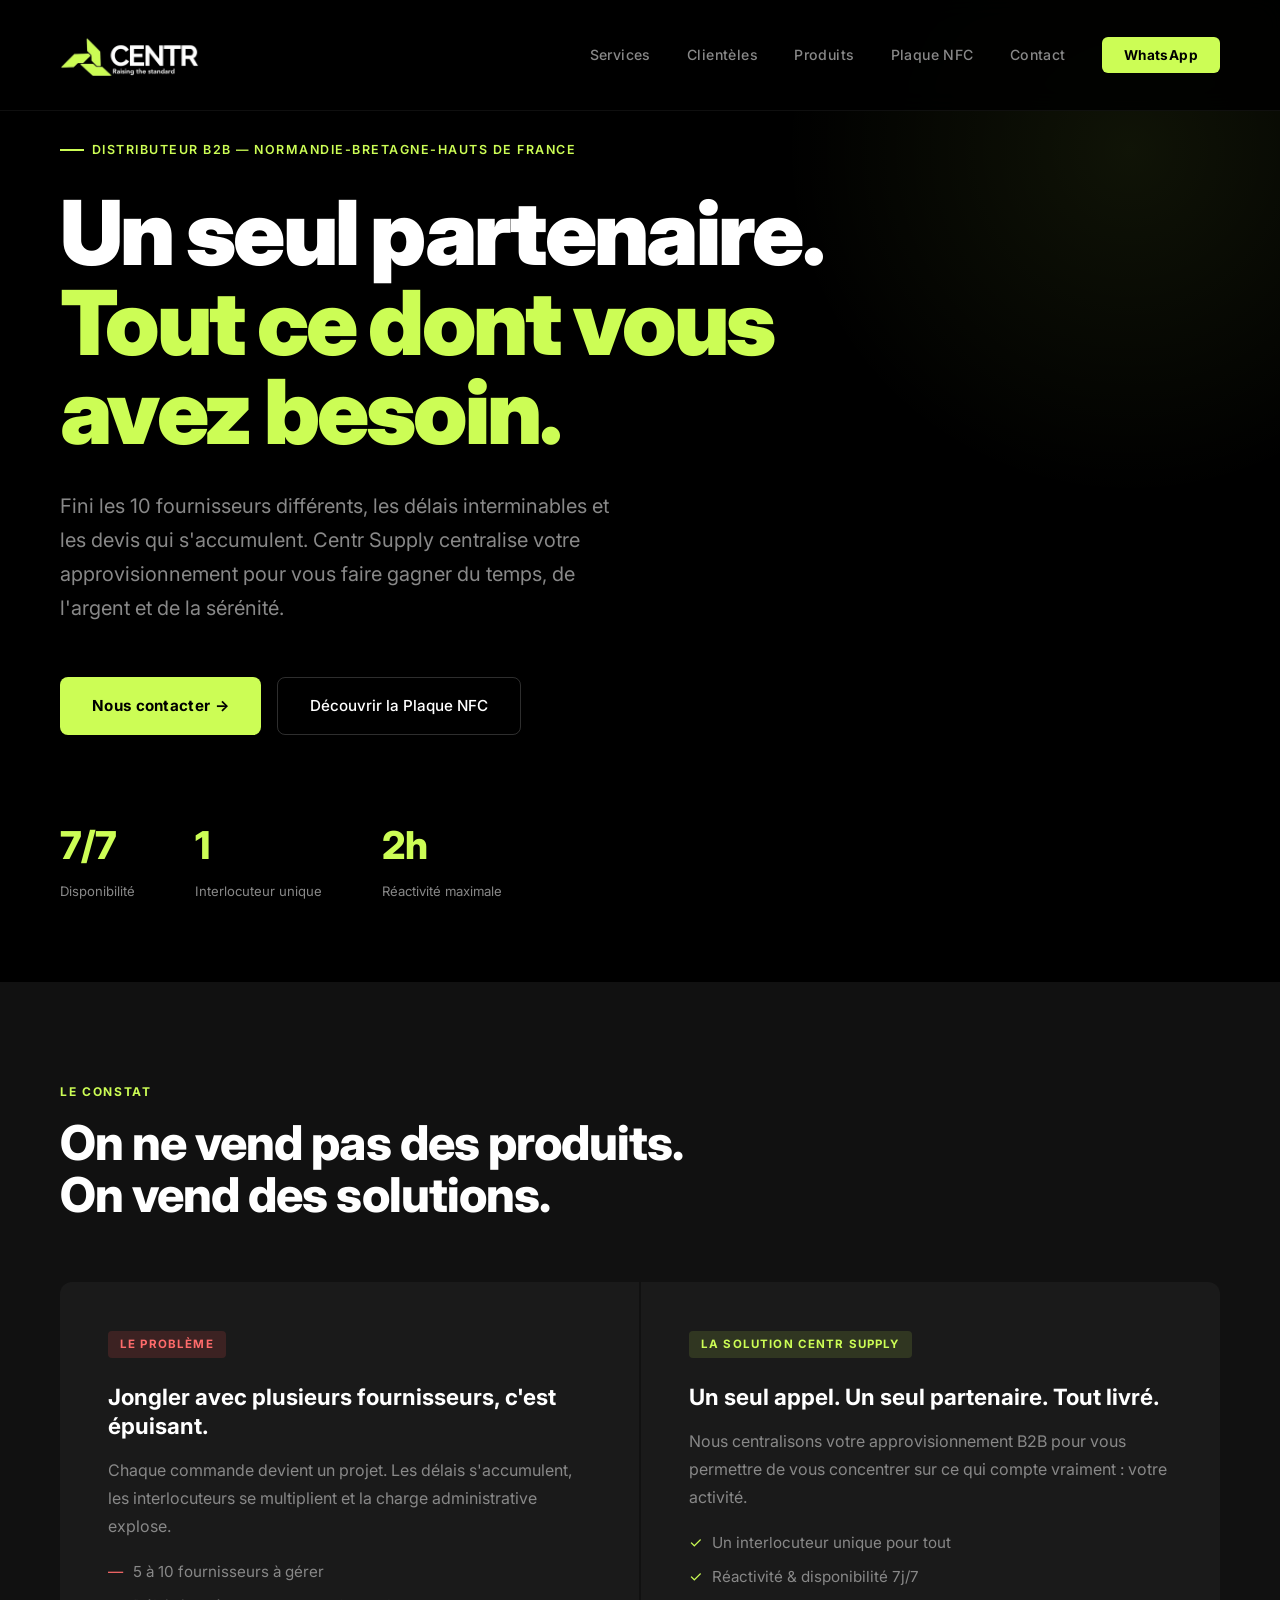
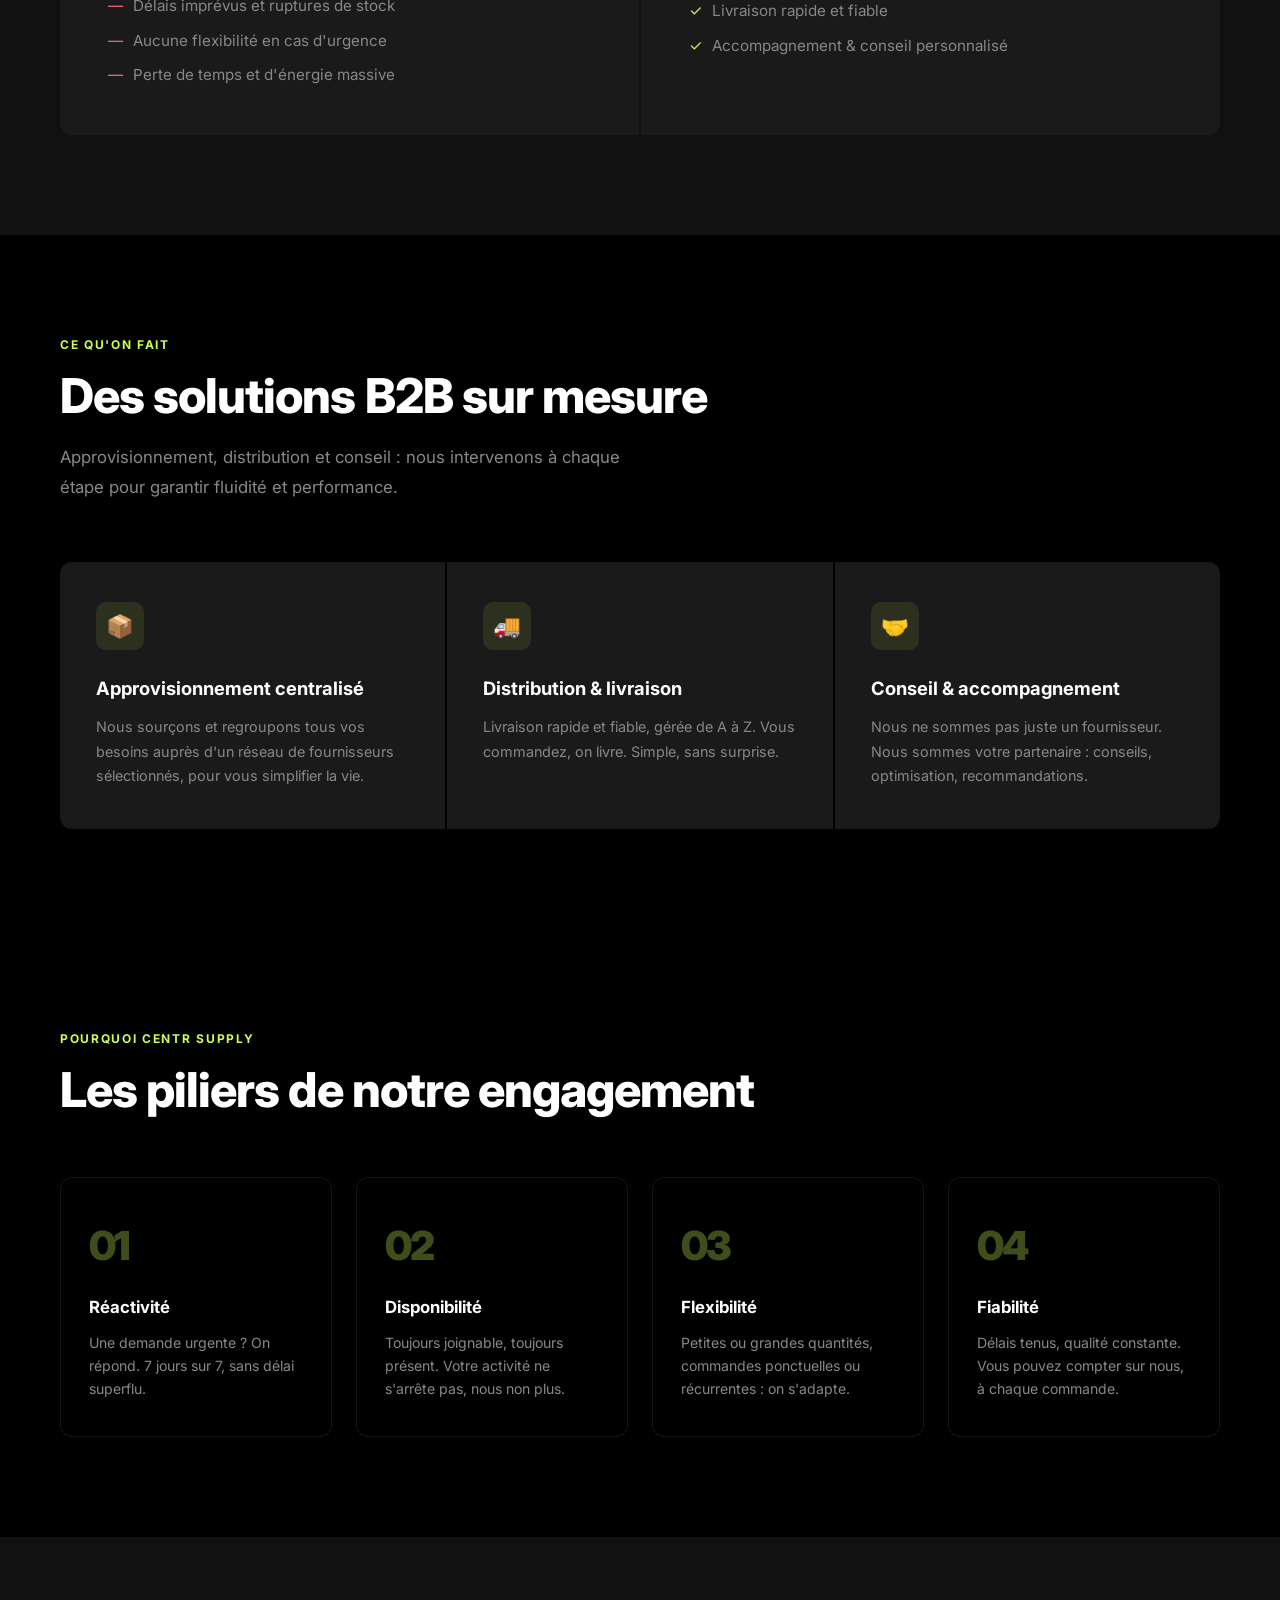
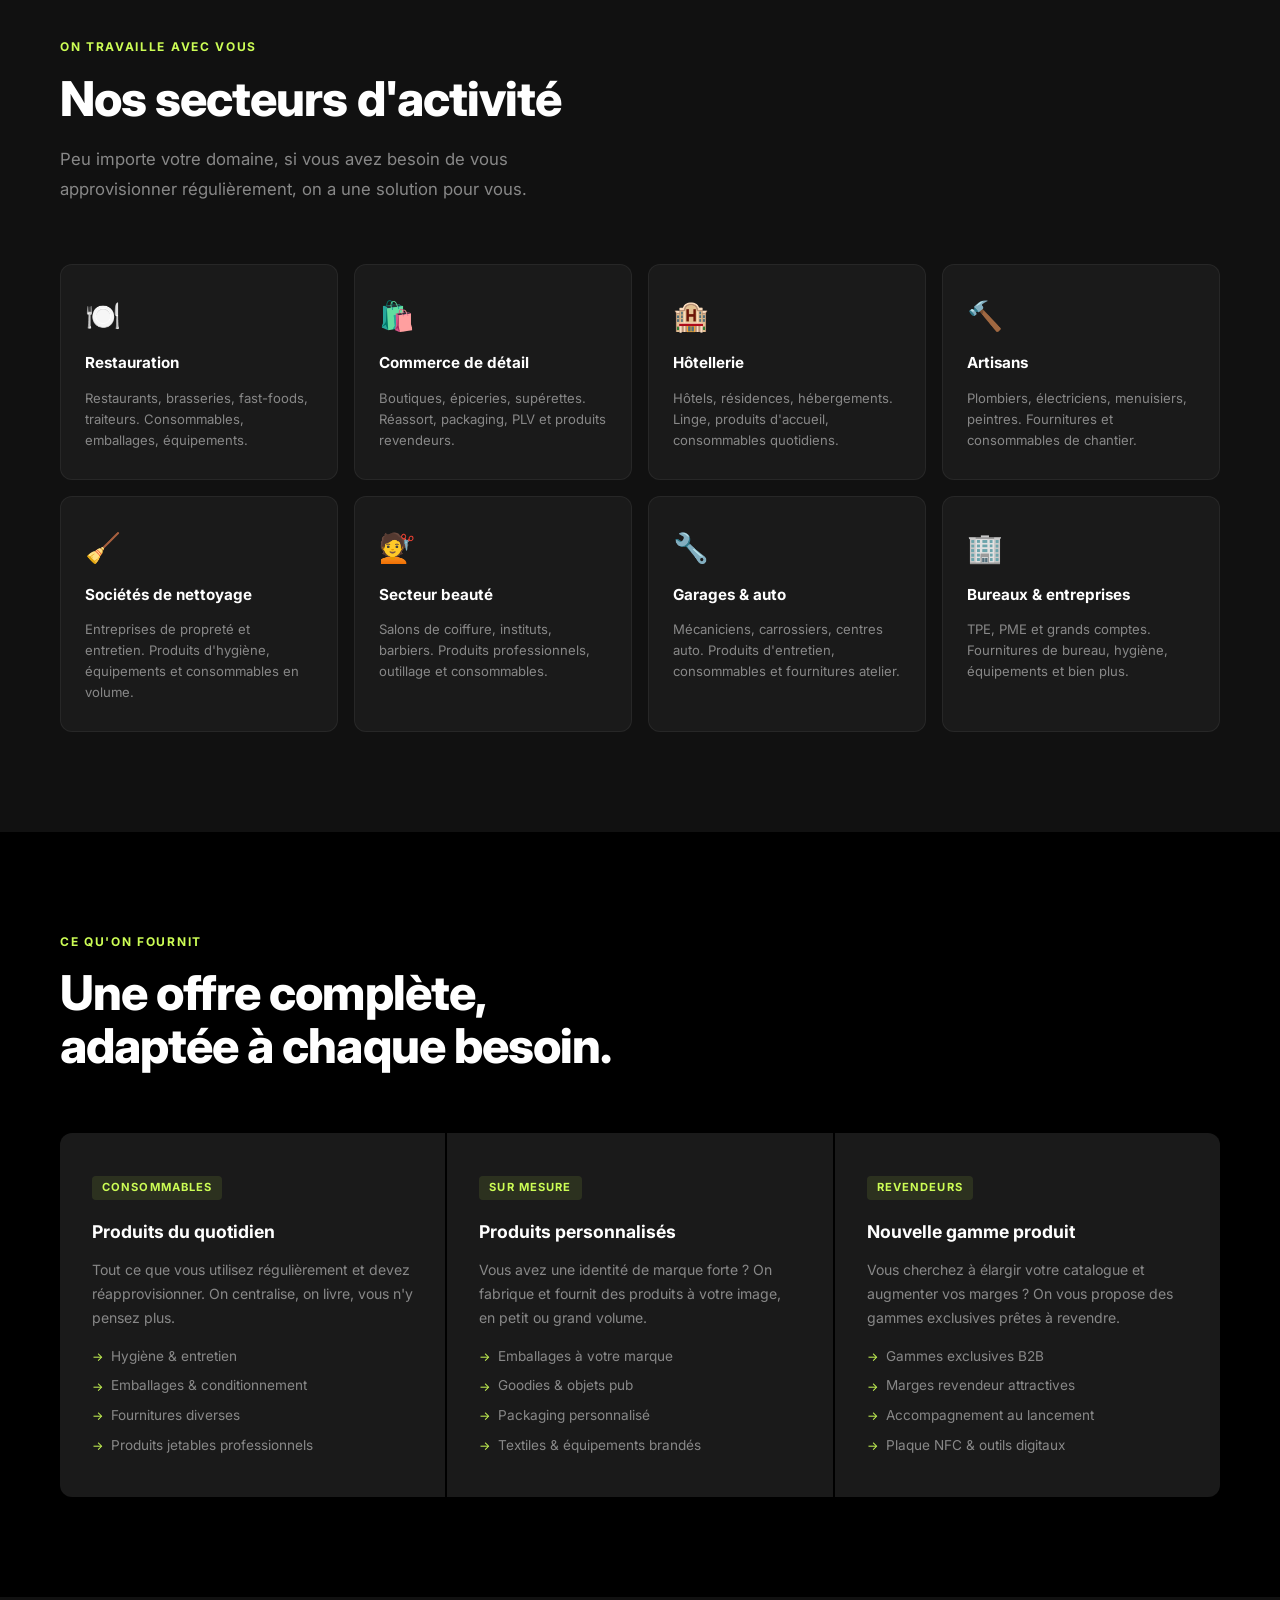
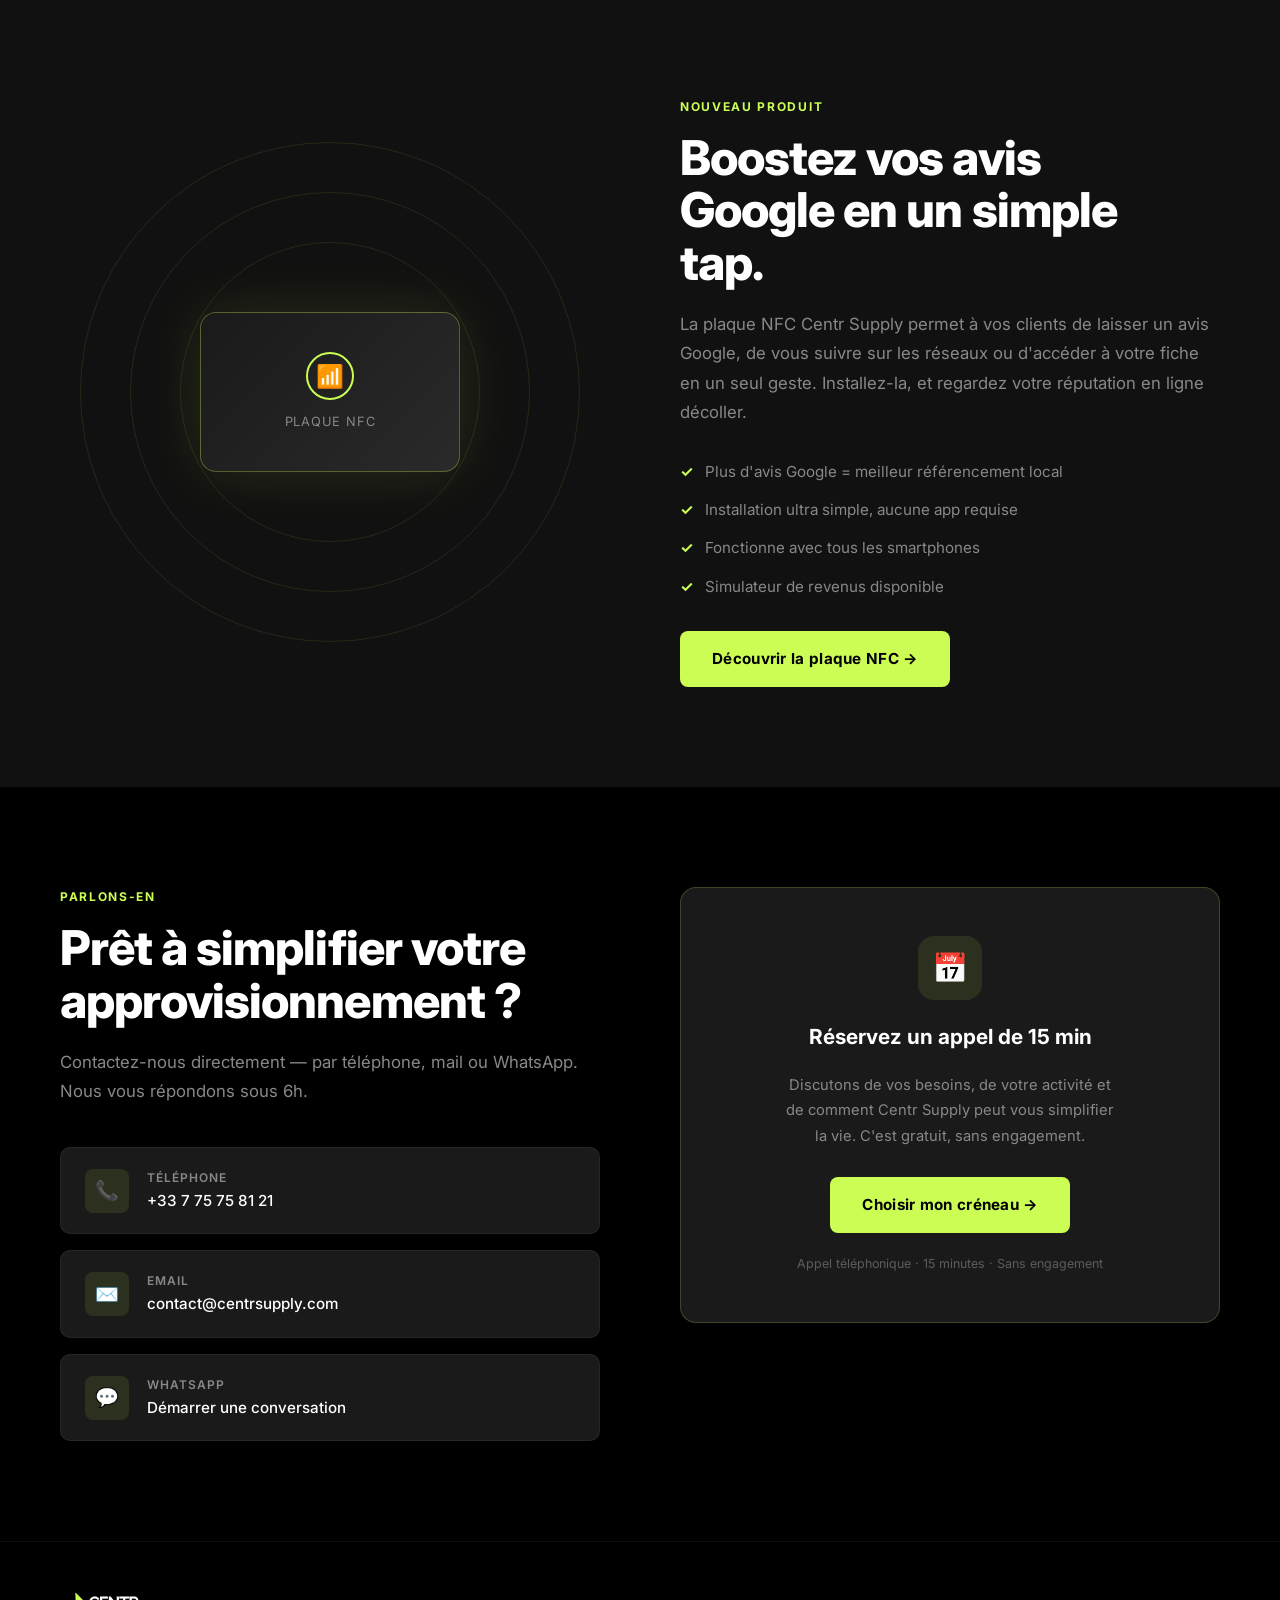
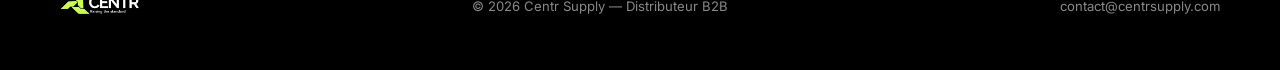
==== commit 0beeebf5: "Update index.html" ====
--- a/index.html
+++ b/index.html
@@ -46,7 +46,7 @@
     }
 
     .nav-logo img {
-      height: 48px;
+      height: 70px;
       width: auto;
       display: block;
     }
@@ -866,7 +866,7 @@
 
 <!-- HERO -->
 <section class="hero">
-  <div class="hero-eyebrow">Distributeur B2B — France</div>
+  <div class="hero-eyebrow">Distributeur B2B — Normandie-Bretagne-Hauts de France</div>
   <h1>Un seul partenaire.<br /><em>Tout ce dont vous avez besoin.</em></h1>
   <p class="hero-sub">
     Fini les 10 fournisseurs différents, les délais interminables et les devis qui s'accumulent. Centr Supply centralise votre approvisionnement pour vous faire gagner du temps, de l'argent et de la sérénité.
@@ -885,7 +885,7 @@
       <div class="stat-label">Interlocuteur unique</div>
     </div>
     <div class="stat-item">
-      <div class="stat-num">24h</div>
+      <div class="stat-num">2h</div>
       <div class="stat-label">Réactivité maximale</div>
     </div>
   </div>
@@ -1098,7 +1098,7 @@
     <div>
       <div class="section-label">Parlons-en</div>
       <div class="section-title">Prêt à simplifier votre approvisionnement ?</div>
-      <p class="section-desc" style="margin-bottom: 0;">Contactez-nous directement — par téléphone, mail ou WhatsApp. On vous répond vite.</p>
+      <p class="section-desc" style="margin-bottom: 0;">Contactez-nous directement — par téléphone, mail ou WhatsApp. Nous vous répondons sous 6h.</p>
       <div class="contact-cards">
         <a href="tel:+33775758121" class="contact-card">
           <div class="contact-card-icon">📞</div>
@@ -1126,12 +1126,12 @@
     <div>
       <div class="calendly-box">
         <div class="calendly-icon">📅</div>
-        <h3>Réservez un appel de 30 min</h3>
+        <h3>Réservez un appel de 15 min</h3>
         <p>Discutons de vos besoins, de votre activité et de comment Centr Supply peut vous simplifier la vie. C'est gratuit, sans engagement.</p>
         <a href="https://calendly.com/centrsupply/30min" target="_blank" class="btn-primary" style="margin-top: 8px;">
           Choisir mon créneau →
         </a>
-        <p style="font-size: 0.78rem; color: rgba(136,136,136,0.6);">Appel visio ou téléphonique · 30 minutes · Sans engagement</p>
+        <p style="font-size: 0.78rem; color: rgba(136,136,136,0.6);">Appel téléphonique · 15 minutes · Sans engagement</p>
       </div>
     </div>
   </div>
@@ -1140,7 +1140,7 @@
 <!-- FOOTER -->
 <footer>
   <a href="index.html" class="footer-logo"><img src="logo-centr.png" alt="Centr Supply" /></a>
-  <div class="footer-copy">© 2025 Centr Supply — Distributeur B2B</div>
+  <div class="footer-copy">© 2026 Centr Supply — Distributeur B2B</div>
   <div class="footer-copy"><a href="mailto:contact@centrsupply.com" style="color: var(--text-muted); text-decoration: none;">contact@centrsupply.com</a></div>
 </footer>
 
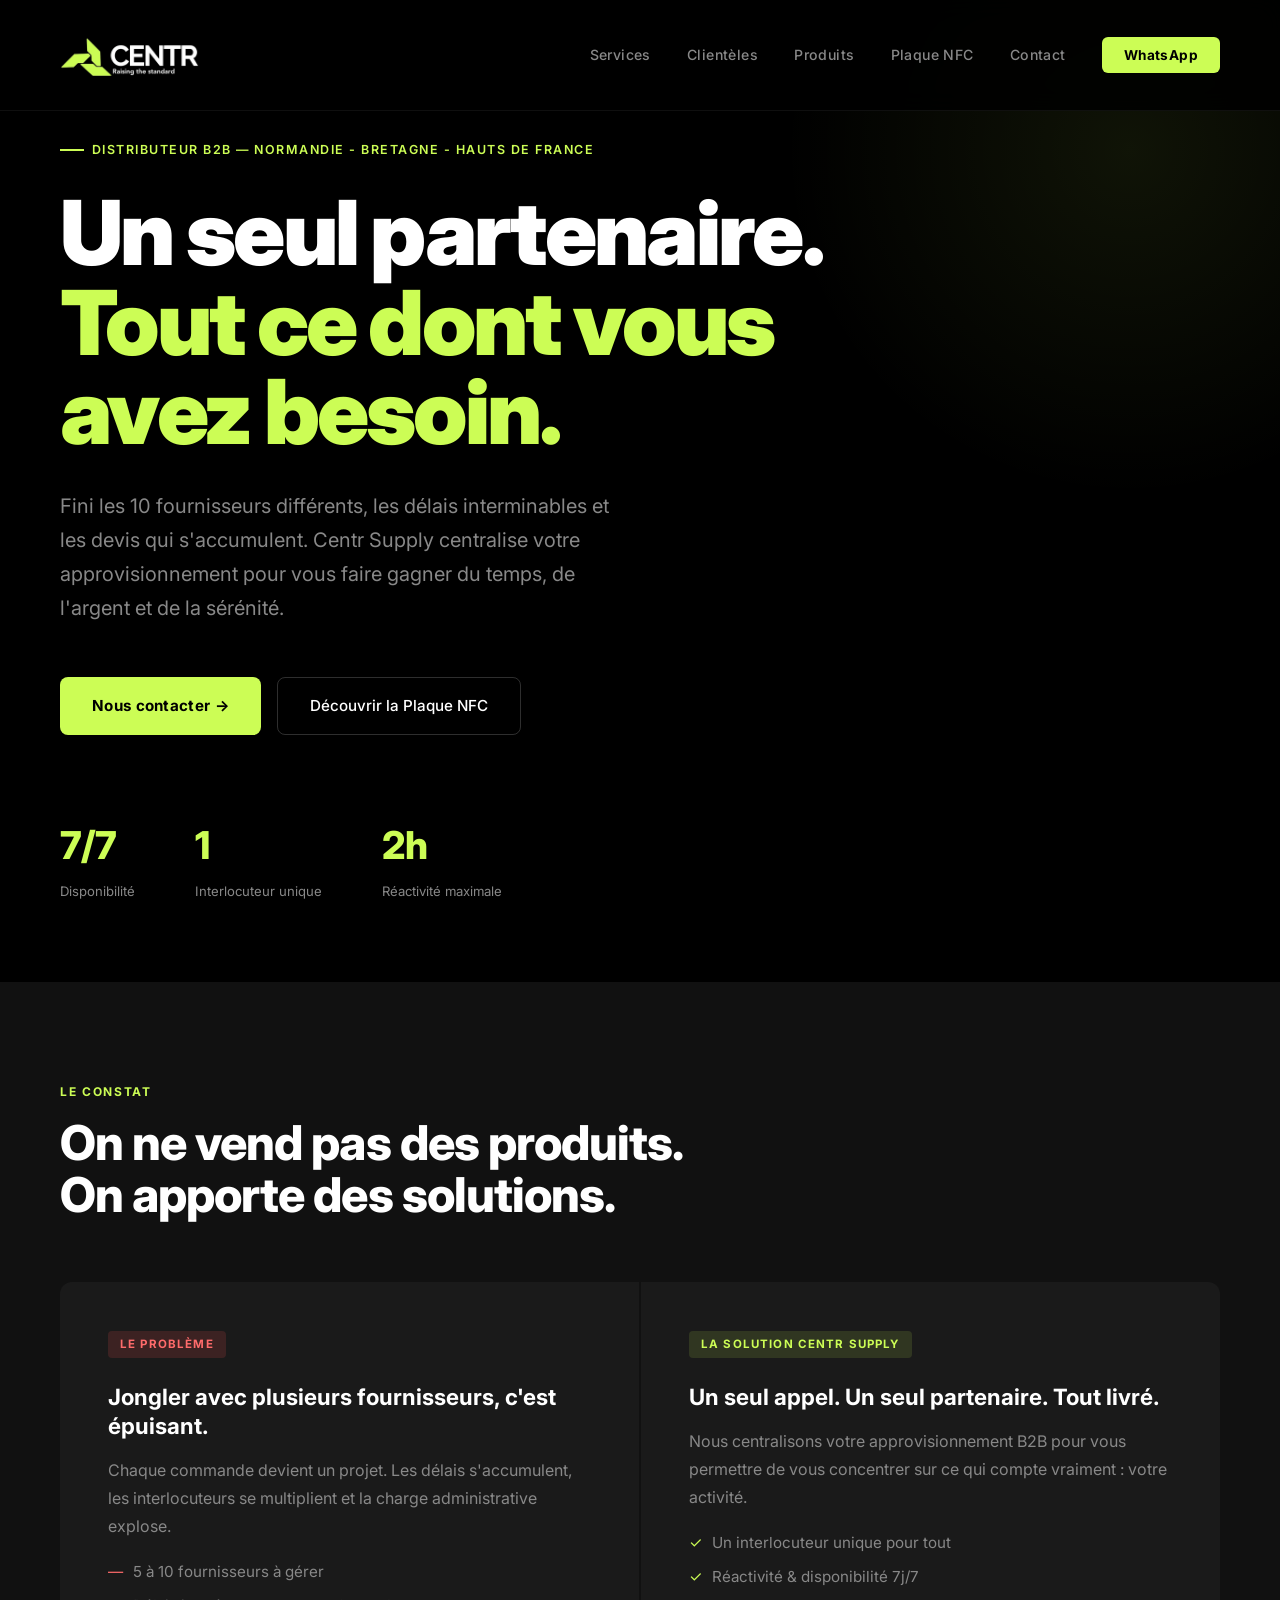
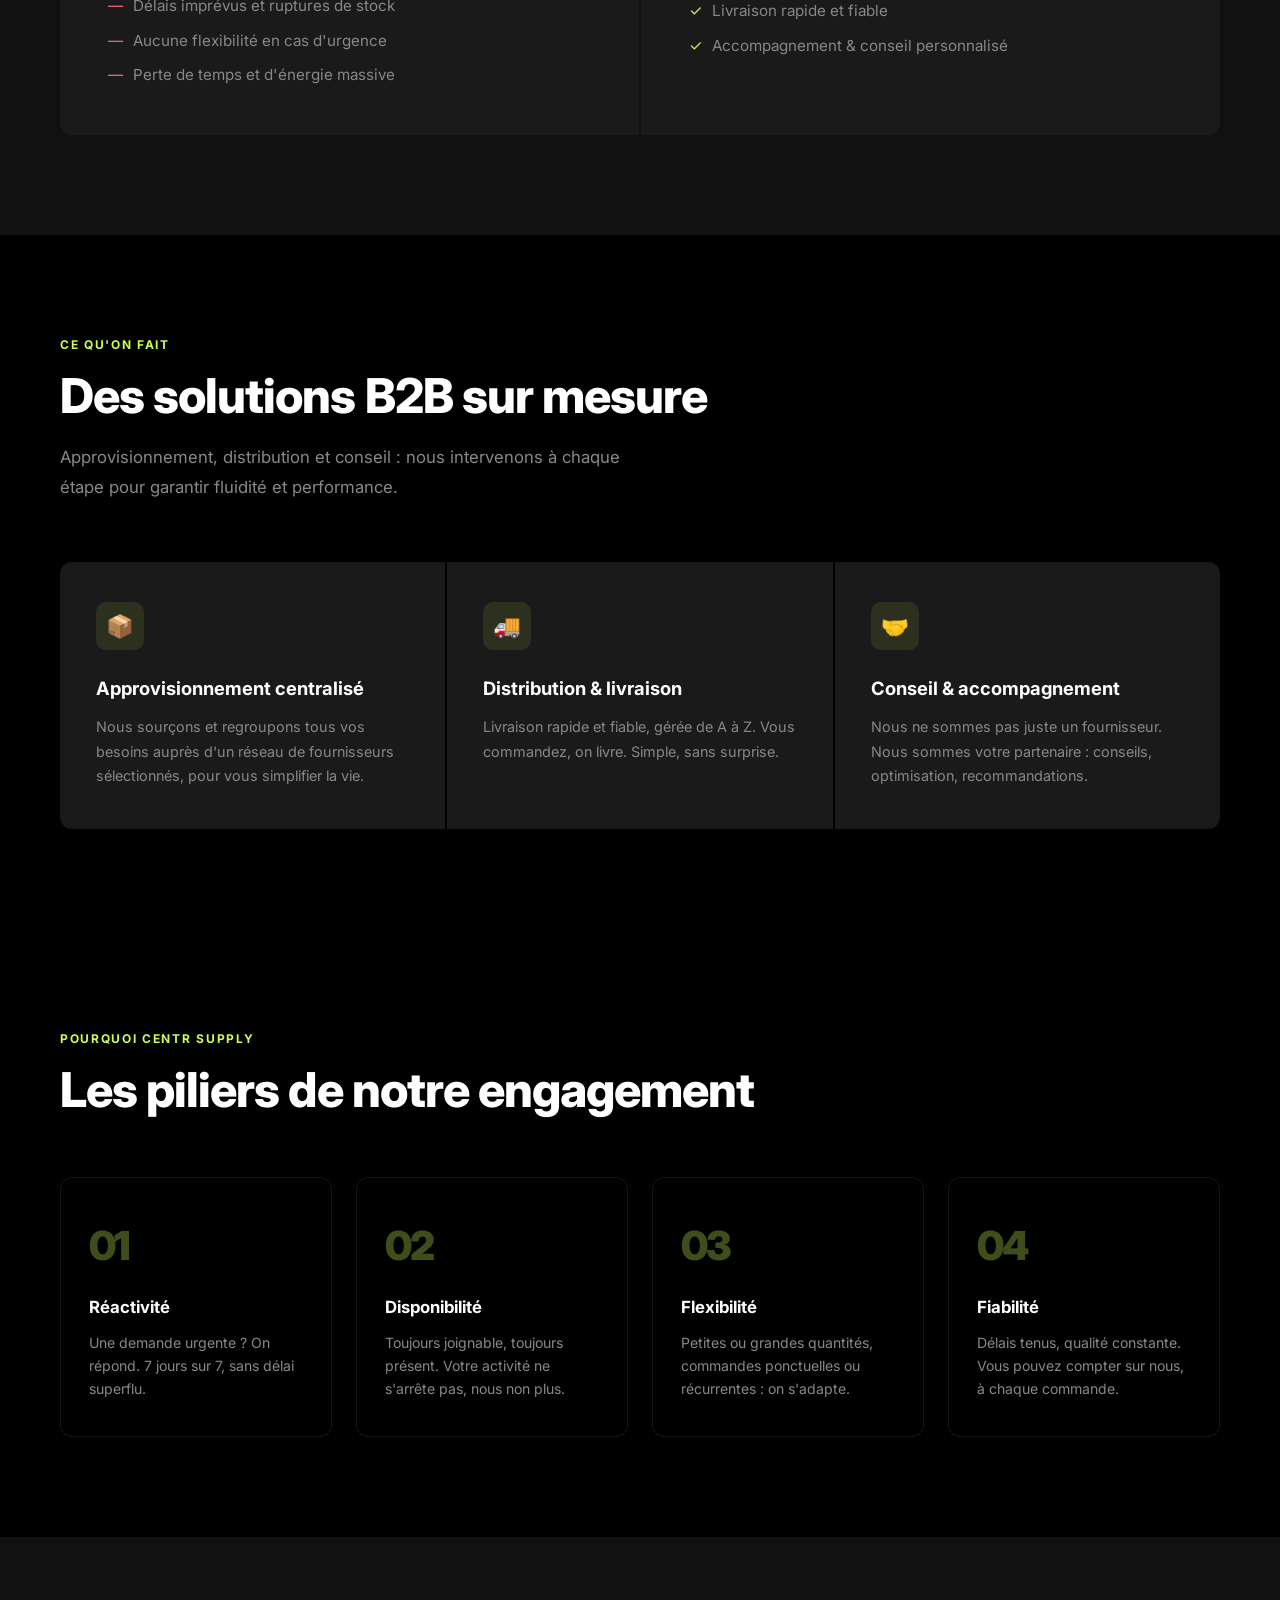
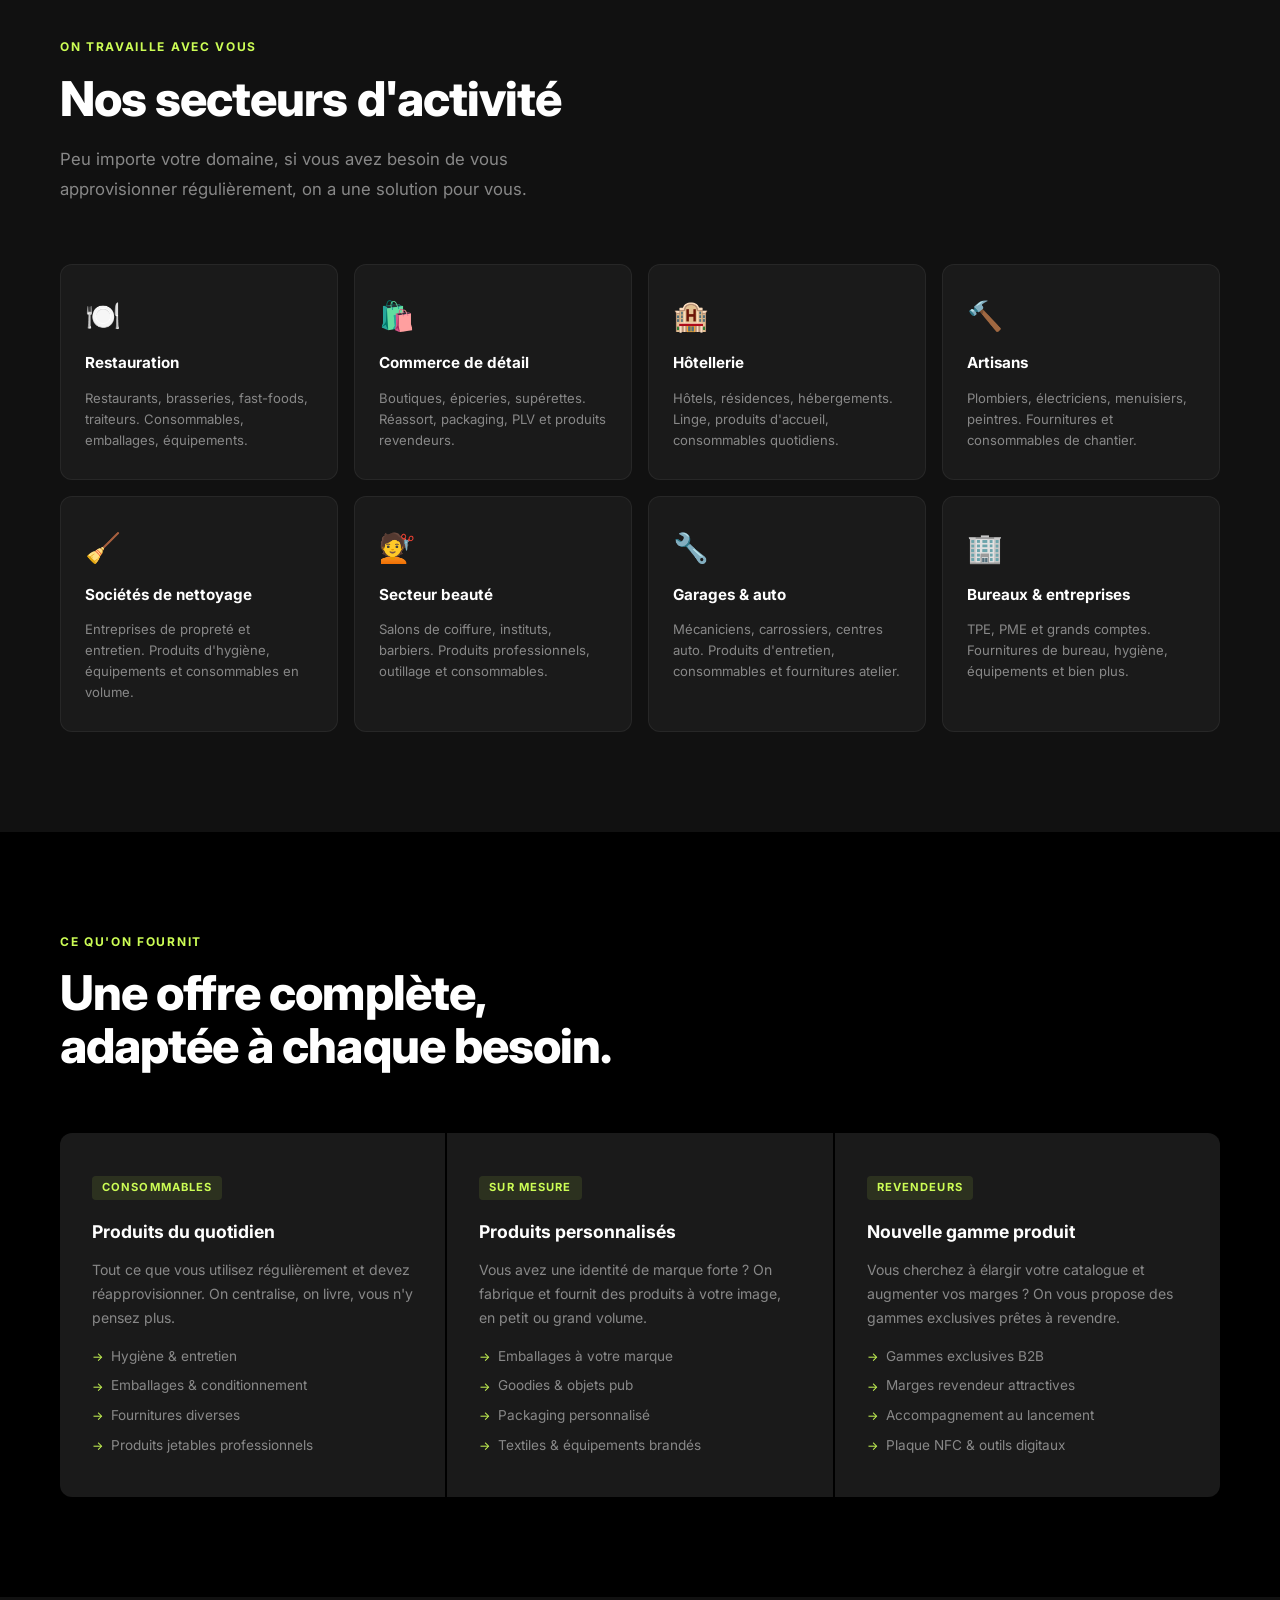
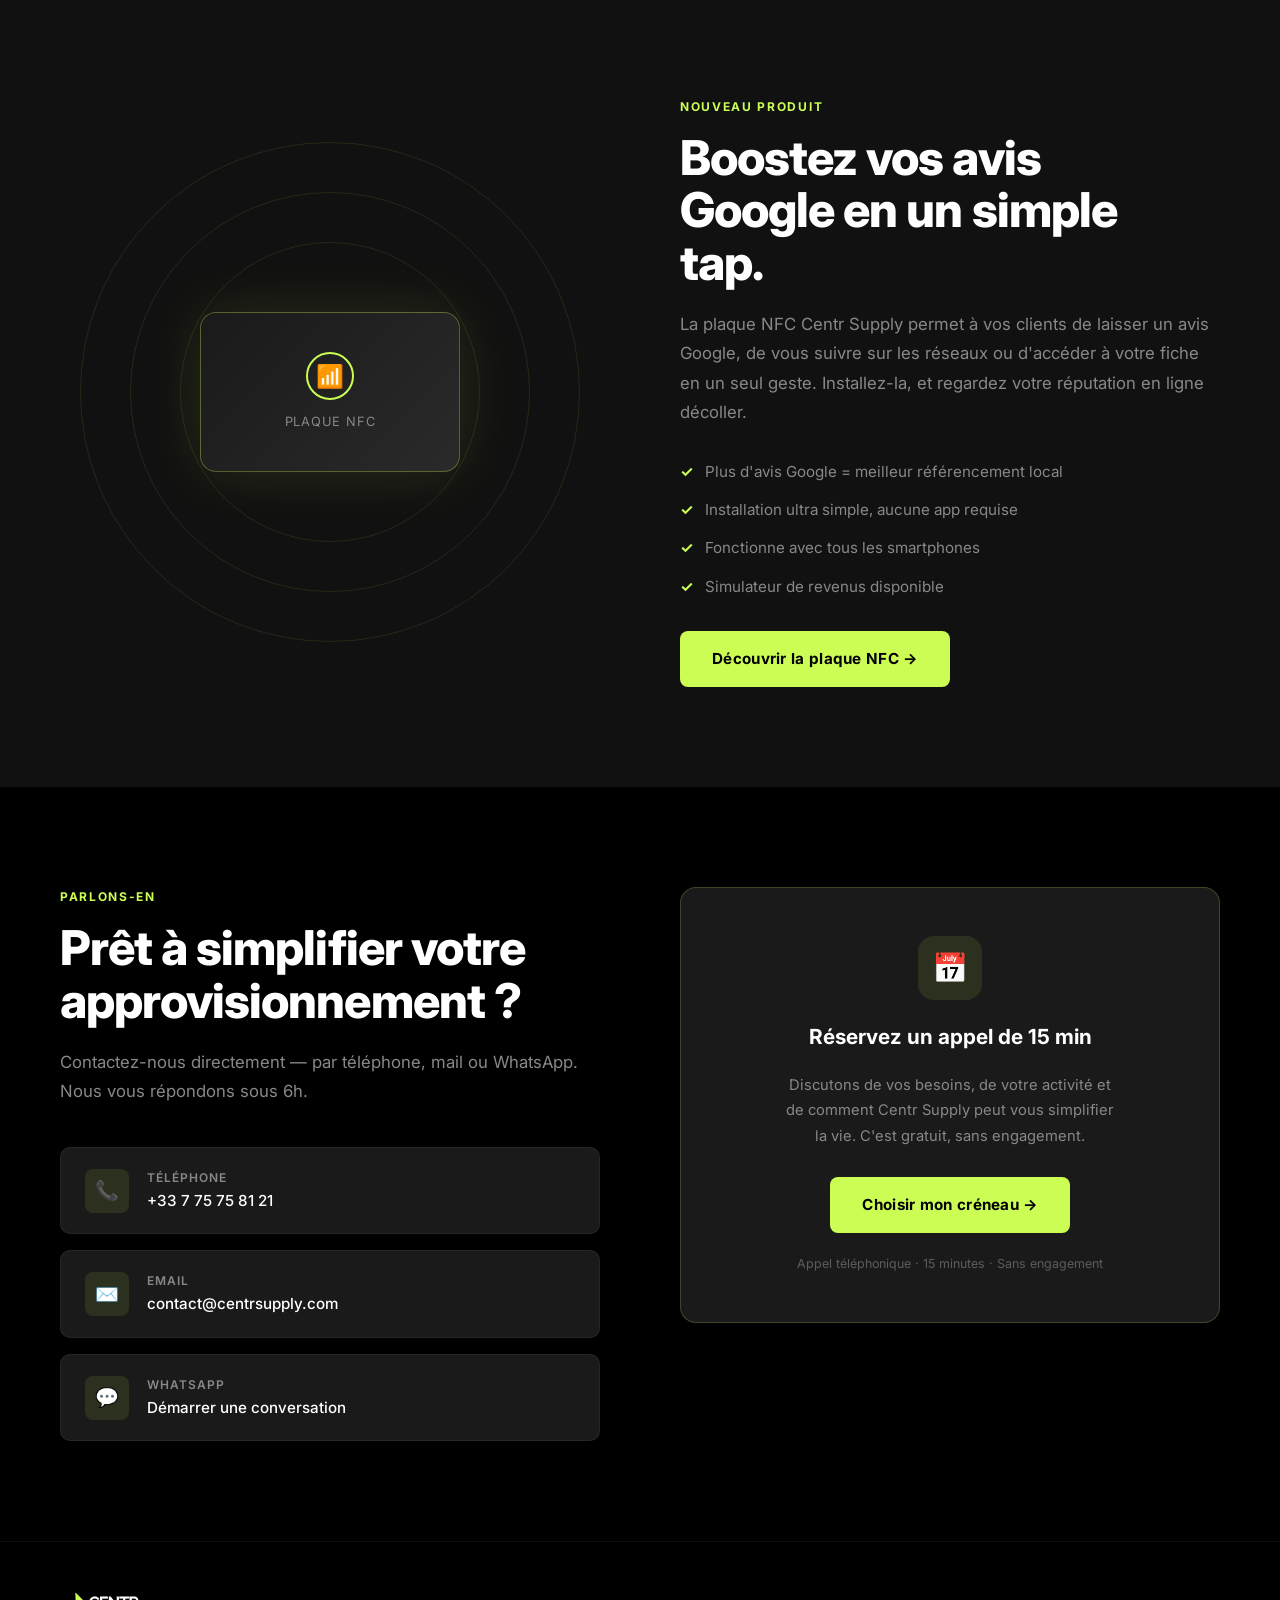
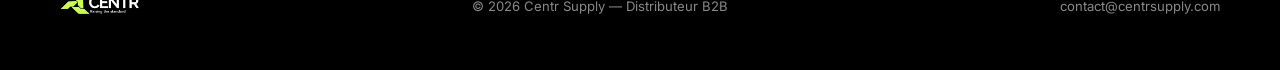
==== commit 422ffca8: "Update hero and problem section text for clarity" ====
--- a/index.html
+++ b/index.html
@@ -866,7 +866,7 @@
 
 <!-- HERO -->
 <section class="hero">
-  <div class="hero-eyebrow">Distributeur B2B — Normandie-Bretagne-Hauts de France</div>
+  <div class="hero-eyebrow">Distributeur B2B — Normandie - Bretagne - Hauts de France</div>
   <h1>Un seul partenaire.<br /><em>Tout ce dont vous avez besoin.</em></h1>
   <p class="hero-sub">
     Fini les 10 fournisseurs différents, les délais interminables et les devis qui s'accumulent. Centr Supply centralise votre approvisionnement pour vous faire gagner du temps, de l'argent et de la sérénité.
@@ -894,7 +894,7 @@
 <!-- PROBLEM / SOLUTION -->
 <section class="problem-section" id="services">
   <div class="section-label">Le constat</div>
-  <div class="section-title">On ne vend pas des produits.<br />On vend des solutions.</div>
+  <div class="section-title">On ne vend pas des produits.<br />On apporte des solutions.</div>
   <div class="ps-grid">
     <div class="ps-card">
       <span class="ps-tag tag-problem">Le problème</span>
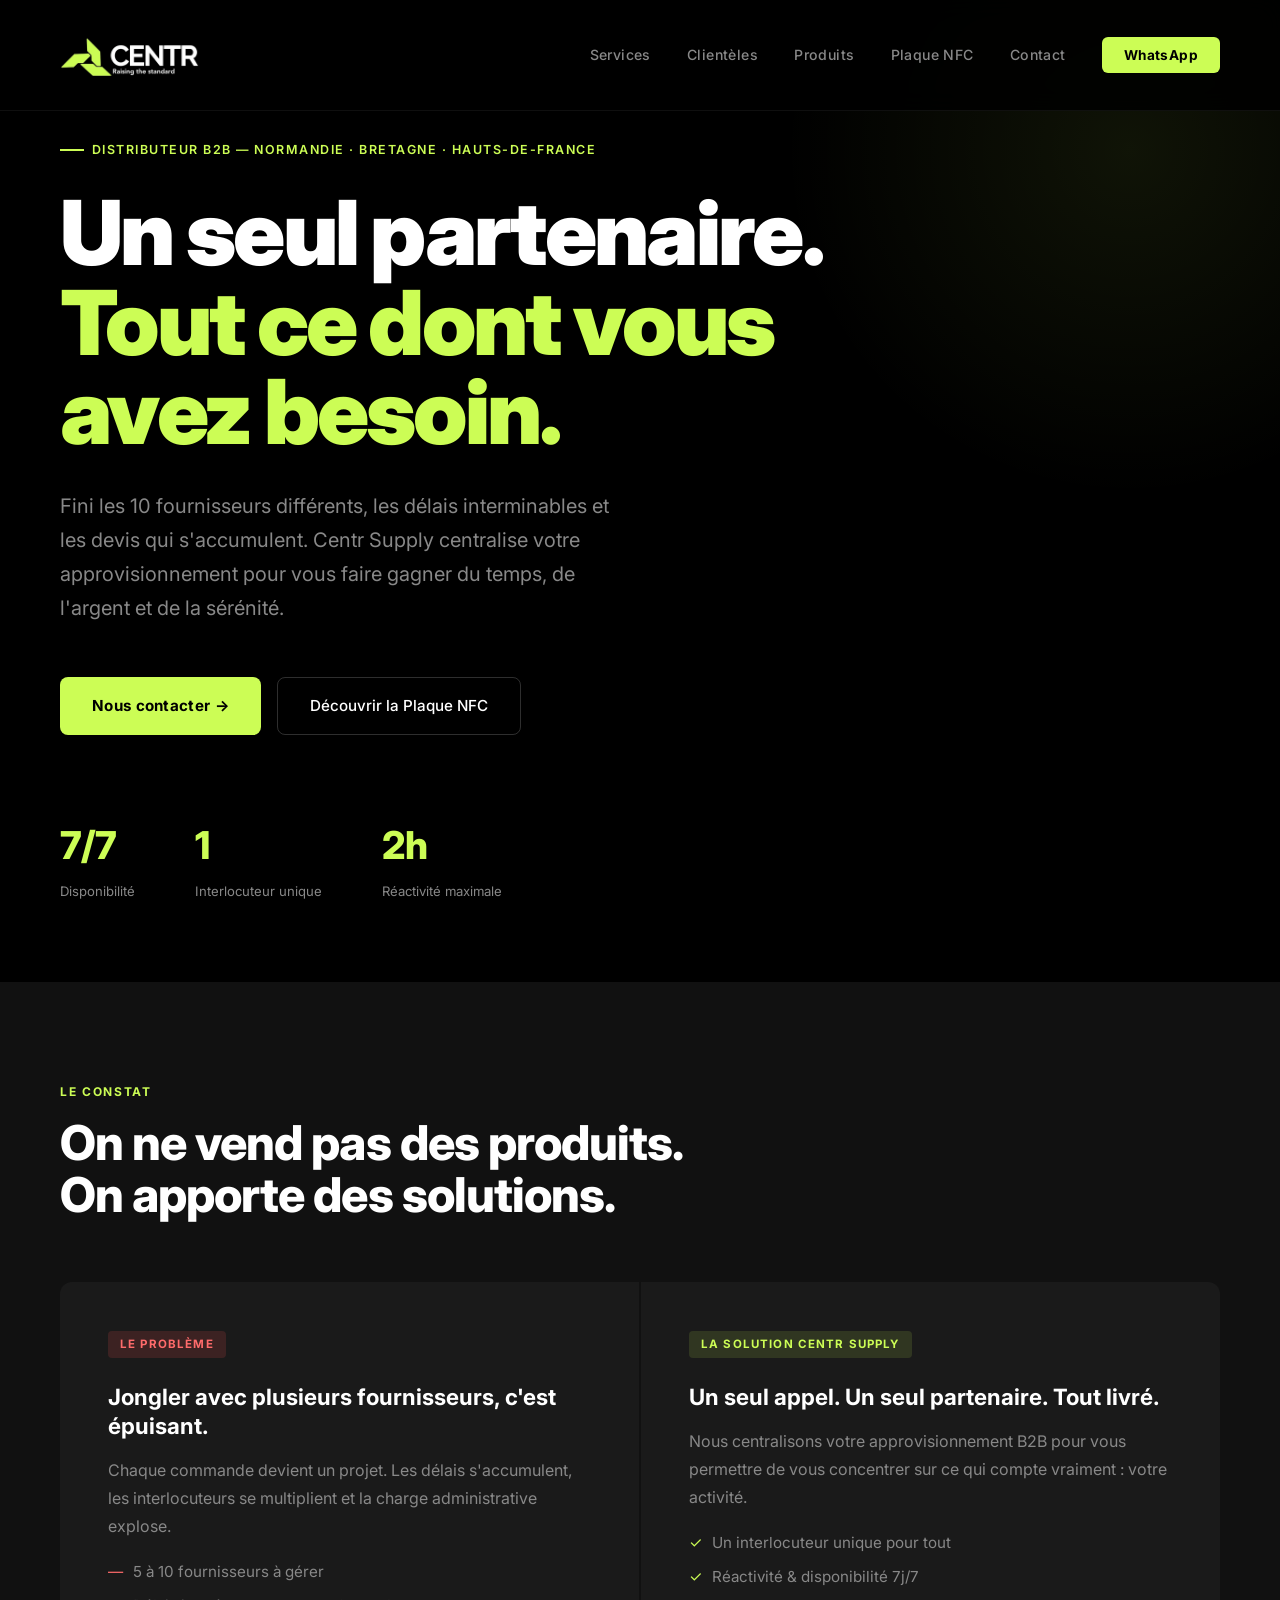
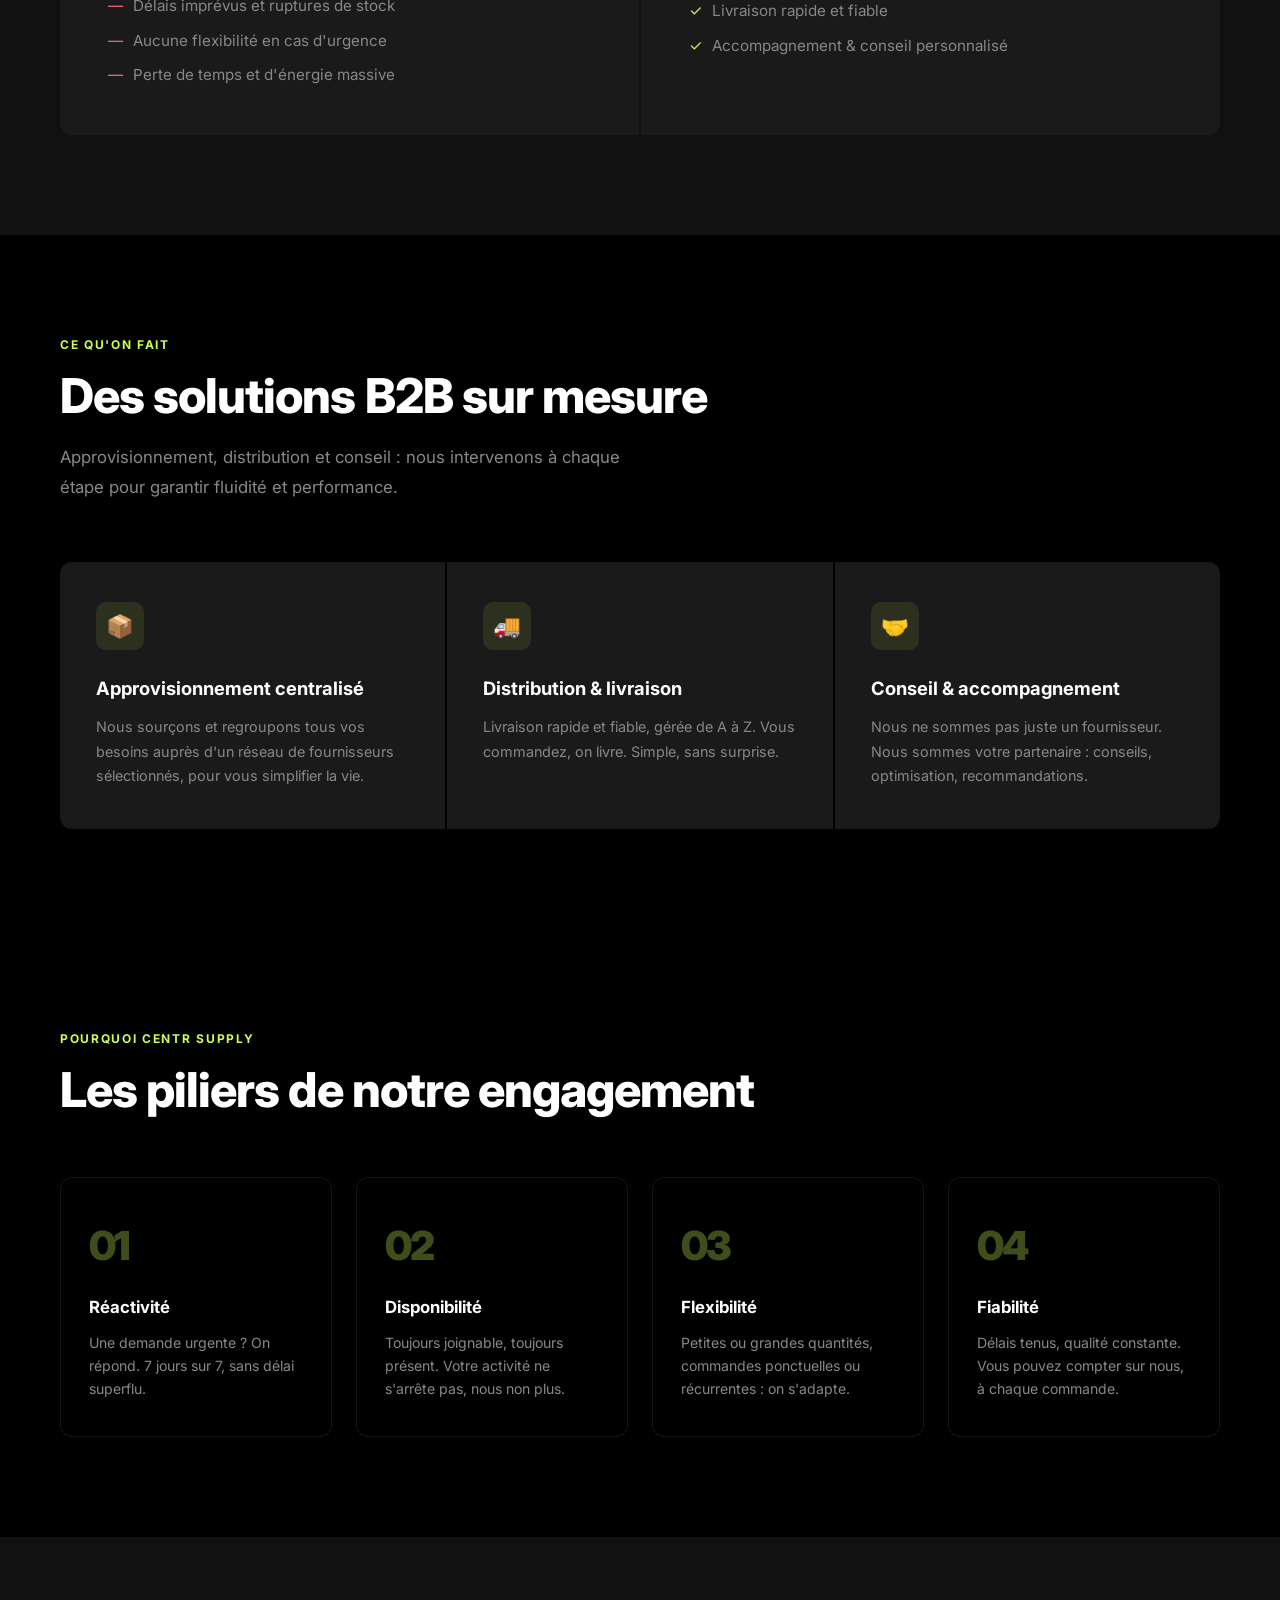
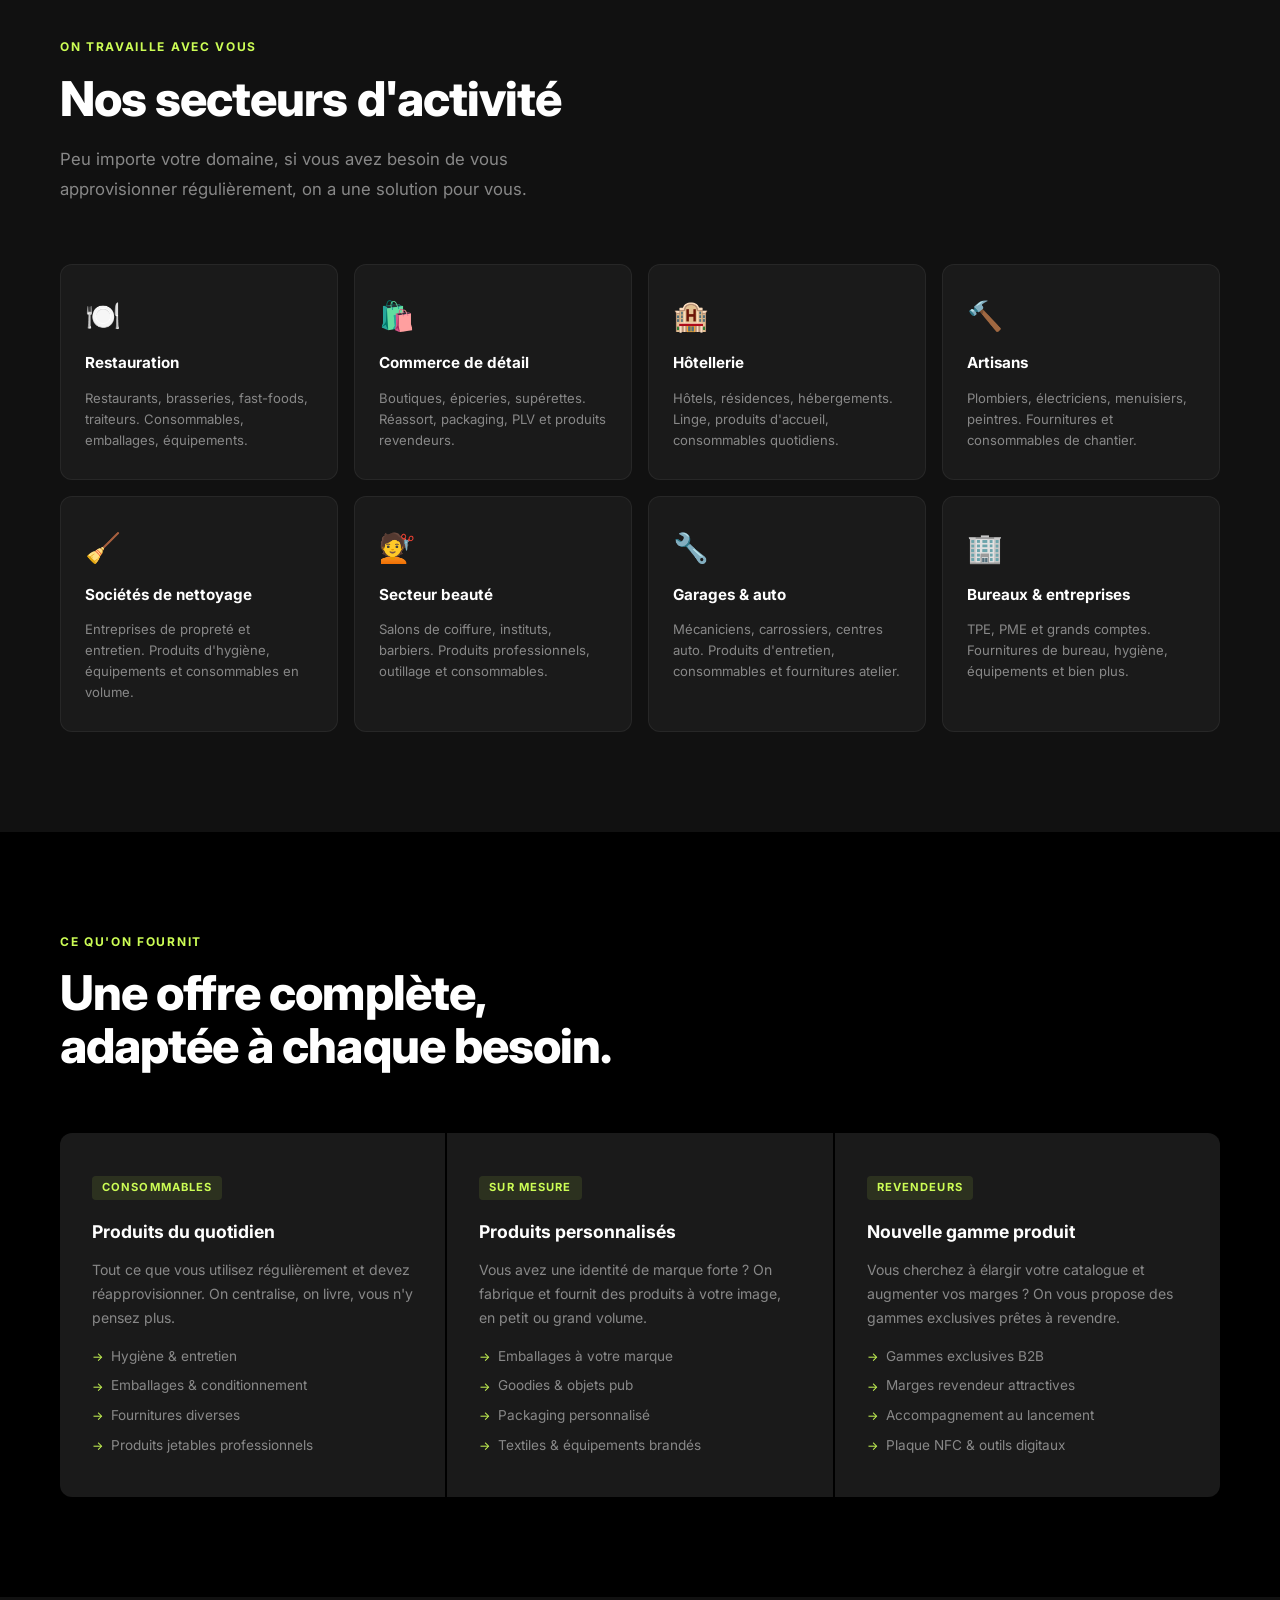
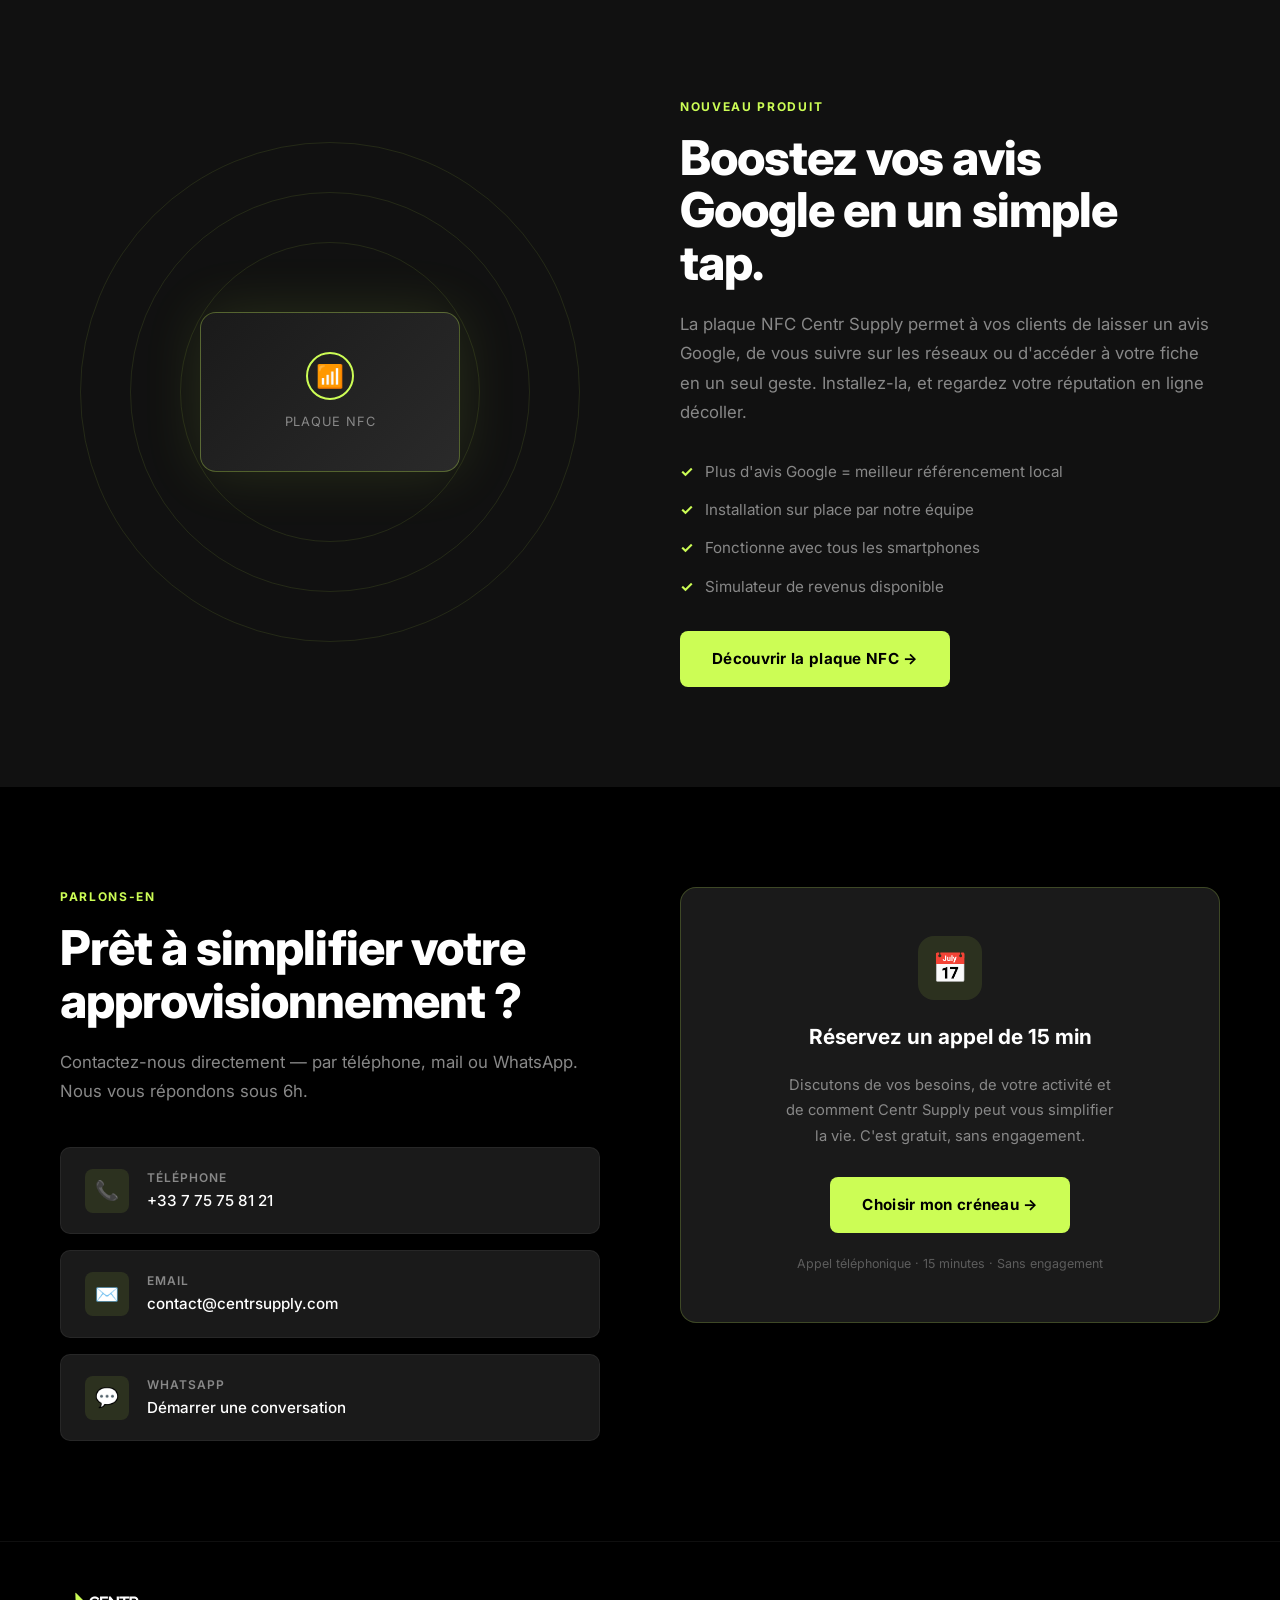
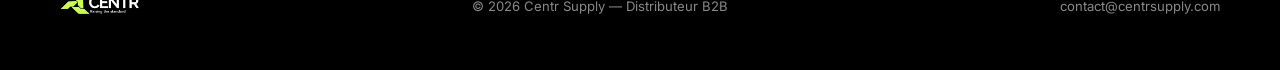
==== commit df64dd6b: "Add files via upload" ====
--- a/index.html
+++ b/index.html
@@ -3,13 +3,63 @@
 <head>
   <meta charset="UTF-8" />
   <meta name="viewport" content="width=device-width, initial-scale=1.0" />
-  <title>Centr Supply — Distributeur B2B</title>
+
+  <!-- ── SEO ── -->
+  <title>Centr Supply — Distributeur B2B Normandie, Bretagne, Hauts-de-France</title>
+  <meta name="description" content="Centr Supply est votre distributeur B2B en Normandie, Bretagne et Hauts-de-France. Approvisionnement centralisé, livraison rapide, disponible 7j/7. Un seul interlocuteur pour tous vos besoins." />
+  <meta name="keywords" content="distributeur B2B, approvisionnement entreprise, fournisseur Normandie, fournisseur Bretagne, fournisseur Hauts-de-France, consommables professionnels, plaque NFC avis Google" />
+  <meta name="author" content="Centr Supply" />
+  <link rel="canonical" href="https://centrsupply.com/" />
+
+  <!-- ── OPEN GRAPH (partages réseaux sociaux) ── -->
+  <meta property="og:type" content="website" />
+  <meta property="og:url" content="https://centrsupply.com/" />
+  <meta property="og:title" content="Centr Supply — Distributeur B2B Normandie, Bretagne, Hauts-de-France" />
+  <meta property="og:description" content="Un seul partenaire pour tout votre approvisionnement B2B. Réactif, disponible 7j/7, livraison rapide. Normandie · Bretagne · Hauts-de-France." />
+  <meta property="og:image" content="https://centrsupply.com/logo-centr.png" />
+  <meta property="og:locale" content="fr_FR" />
+  <meta property="og:site_name" content="Centr Supply" />
+
+  <!-- ── TWITTER CARD ── -->
+  <meta name="twitter:card" content="summary_large_image" />
+  <meta name="twitter:title" content="Centr Supply — Distributeur B2B" />
+  <meta name="twitter:description" content="Un seul partenaire pour tout votre approvisionnement B2B. Disponible 7j/7." />
+  <meta name="twitter:image" content="https://centrsupply.com/logo-centr.png" />
+
+  <!-- ── SCHEMA.ORG (données structurées pour Google) ── -->
+  <script type="application/ld+json">
+  {
+    "@context": "https://schema.org",
+    "@type": "LocalBusiness",
+    "name": "Centr Supply",
+    "description": "Distributeur B2B spécialisé dans l'approvisionnement et la distribution pour les entreprises. Un interlocuteur unique, disponible 7j/7, pour tous vos besoins en consommables, produits personnalisés et nouvelles gammes.",
+    "url": "https://centrsupply.com",
+    "logo": "https://centrsupply.com/logo-centr.png",
+    "image": "https://centrsupply.com/logo-centr.png",
+    "telephone": "+33775758121",
+    "email": "contact@centrsupply.com",
+    "slogan": "Raising the standard",
+    "areaServed": ["Normandie", "Bretagne", "Hauts-de-France"],
+    "serviceType": ["Distribution B2B", "Approvisionnement", "Produits consommables", "Produits personnalisés", "Plaque NFC"],
+    "openingHours": "Mo-Su 00:00-24:00",
+    "sameAs": [
+      "https://wa.me/message/SCE7XKAHGA56E1"
+    ],
+    "contactPoint": {
+      "@type": "ContactPoint",
+      "telephone": "+33775758121",
+      "contactType": "customer service",
+      "availableLanguage": "French",
+      "contactOption": "TollFree"
+    }
+  }
+  </script>
+
   <link rel="preconnect" href="https://fonts.googleapis.com" />
   <link rel="preconnect" href="https://fonts.gstatic.com" crossorigin />
   <link href="https://fonts.googleapis.com/css2?family=Inter:wght@300;400;500;600;700;800;900&display=swap" rel="stylesheet" />
   <style>
     *, *::before, *::after { box-sizing: border-box; margin: 0; padding: 0; }
-
     :root {
       --black: #000000;
       --white: #ffffff;
@@ -19,9 +69,7 @@
       --gray3: #2a2a2a;
       --text-muted: #888;
     }
-
     html { scroll-behavior: smooth; }
-
     body {
       background: var(--black);
       color: var(--white);
@@ -30,7 +78,6 @@
       line-height: 1.6;
       overflow-x: hidden;
     }
-
     /* ── NAV ── */
     nav {
       position: fixed;
@@ -44,13 +91,11 @@
       backdrop-filter: blur(12px);
       border-bottom: 1px solid rgba(255,255,255,0.06);
     }
-
     .nav-logo img {
       height: 70px;
       width: auto;
       display: block;
     }
-
     /* ── HAMBURGER ── */
     .hamburger {
       display: none;
@@ -73,7 +118,6 @@
     .hamburger.open span:nth-child(1) { transform: translateY(7px) rotate(45deg); }
     .hamburger.open span:nth-child(2) { opacity: 0; }
     .hamburger.open span:nth-child(3) { transform: translateY(-7px) rotate(-45deg); }
-
     /* ── MOBILE MENU OVERLAY ── */
     .mobile-menu {
       display: none;
@@ -111,7 +155,6 @@
       font-weight: 800;
       border: none;
     }
-
     .nav-links {
       display: flex;
       gap: 36px;
@@ -126,7 +169,6 @@
       transition: color 0.2s;
     }
     .nav-links a:hover { color: var(--white); }
-
     .nav-cta {
       background: var(--green);
       color: var(--black) !important;
@@ -138,7 +180,6 @@
       transition: opacity 0.2s !important;
     }
     .nav-cta:hover { opacity: 0.85; color: var(--black) !important; }
-
     /* ── HERO ── */
     .hero {
       min-height: 100vh;
@@ -149,7 +190,6 @@
       position: relative;
       overflow: hidden;
     }
-
     .hero::before {
       content: '';
       position: absolute;
@@ -158,7 +198,6 @@
       background: radial-gradient(circle, rgba(204,253,85,0.08) 0%, transparent 70%);
       pointer-events: none;
     }
-
     .hero-eyebrow {
       display: inline-flex;
       align-items: center;
@@ -175,7 +214,6 @@
       width: 24px; height: 2px;
       background: var(--green);
     }
-
     .hero h1 {
       font-size: clamp(3rem, 7vw, 6rem);
       font-weight: 900;
@@ -188,7 +226,6 @@
       font-style: normal;
       color: var(--green);
     }
-
     .hero-sub {
       font-size: clamp(1rem, 2vw, 1.25rem);
       color: var(--text-muted);
@@ -196,13 +233,11 @@
       line-height: 1.7;
       margin-bottom: 52px;
     }
-
     .hero-actions {
       display: flex;
       gap: 16px;
       flex-wrap: wrap;
     }
-
     .btn-primary {
       background: var(--green);
       color: var(--black);
@@ -218,7 +253,6 @@
       gap: 8px;
     }
     .btn-primary:hover { opacity: 0.88; transform: translateY(-1px); }
-
     .btn-secondary {
       border: 1px solid rgba(255,255,255,0.18);
       color: var(--white);
@@ -233,7 +267,6 @@
       gap: 8px;
     }
     .btn-secondary:hover { border-color: var(--green); background: rgba(204,253,85,0.05); }
-
     .hero-stats {
       display: flex;
       gap: 60px;
@@ -253,10 +286,8 @@
       margin-top: 4px;
       font-weight: 400;
     }
-
     /* ── SECTIONS ── */
     section { padding: 100px 60px; }
-
     .section-label {
       font-size: 0.75rem;
       font-weight: 700;
@@ -265,7 +296,6 @@
       color: var(--green);
       margin-bottom: 16px;
     }
-
     .section-title {
       font-size: clamp(2rem, 4vw, 3rem);
       font-weight: 800;
@@ -274,33 +304,28 @@
       max-width: 700px;
       margin-bottom: 20px;
     }
-
     .section-desc {
       color: var(--text-muted);
       font-size: 1.05rem;
       max-width: 560px;
       line-height: 1.75;
     }
-
     /* ── PROBLEM / SOLUTION ── */
     .problem-section {
       background: var(--gray);
     }
-
     .ps-grid {
       display: grid;
       grid-template-columns: 1fr 1fr;
       gap: 2px;
       margin-top: 60px;
     }
-
     .ps-card {
       padding: 48px;
       background: var(--gray2);
     }
     .ps-card:first-child { border-radius: 12px 0 0 12px; }
     .ps-card:last-child { border-radius: 0 12px 12px 0; }
-
     .ps-tag {
       display: inline-block;
       padding: 4px 12px;
@@ -313,7 +338,6 @@
     }
     .tag-problem { background: rgba(255,80,80,0.15); color: #ff6b6b; }
     .tag-solution { background: rgba(204,253,85,0.12); color: var(--green); }
-
     .ps-card h3 {
       font-size: 1.4rem;
       font-weight: 700;
@@ -347,7 +371,6 @@
       content: '✓';
       color: var(--green);
     }
-
     /* ── SERVICES ── */
     .services-grid {
       display: grid;
@@ -355,7 +378,6 @@
       gap: 2px;
       margin-top: 60px;
     }
-
     .service-card {
       background: var(--gray2);
       padding: 40px 36px;
@@ -365,7 +387,6 @@
     .service-card:first-child { border-radius: 12px 0 0 12px; }
     .service-card:last-child { border-radius: 0 12px 12px 0; }
     .service-card:hover { background: var(--gray3); }
-
     .service-icon {
       width: 48px; height: 48px;
       background: rgba(204,253,85,0.1);
@@ -376,7 +397,6 @@
       font-size: 1.4rem;
       margin-bottom: 24px;
     }
-
     .service-card h3 {
       font-size: 1.15rem;
       font-weight: 700;
@@ -387,17 +407,14 @@
       font-size: 0.9rem;
       line-height: 1.7;
     }
-
     /* ── PILLARS ── */
     .pillars-section { background: var(--black); }
-
     .pillars-grid {
       display: grid;
       grid-template-columns: repeat(4, 1fr);
       gap: 24px;
       margin-top: 60px;
     }
-
     .pillar-card {
       border: 1px solid rgba(255,255,255,0.08);
       border-radius: 12px;
@@ -408,7 +425,6 @@
       border-color: var(--green);
       background: rgba(204,253,85,0.03);
     }
-
     .pillar-num {
       font-size: 2.5rem;
       font-weight: 900;
@@ -417,7 +433,6 @@
       letter-spacing: -0.04em;
       margin-bottom: 16px;
     }
-
     .pillar-card h3 {
       font-size: 1.05rem;
       font-weight: 700;
@@ -428,19 +443,16 @@
       font-size: 0.88rem;
       line-height: 1.65;
     }
-
     /* ── NFC TEASER ── */
     .nfc-teaser {
       background: var(--gray);
     }
-
     .nfc-inner {
       display: grid;
       grid-template-columns: 1fr 1fr;
       gap: 80px;
       align-items: center;
     }
-
     .nfc-visual {
       position: relative;
       height: 400px;
@@ -448,7 +460,6 @@
       align-items: center;
       justify-content: center;
     }
-
     .nfc-card-mock {
       width: 260px; height: 160px;
       background: linear-gradient(135deg, #1a1a1a 0%, #2a2a2a 100%);
@@ -461,7 +472,6 @@
       gap: 12px;
       box-shadow: 0 0 60px rgba(204,253,85,0.12);
     }
-
     .nfc-icon {
       width: 48px; height: 48px;
       border: 2px solid var(--green);
@@ -471,14 +481,12 @@
       justify-content: center;
       font-size: 1.4rem;
     }
-
     .nfc-card-mock span {
       font-size: 0.8rem;
       color: var(--text-muted);
       letter-spacing: 0.06em;
       text-transform: uppercase;
     }
-
     .nfc-rings {
       position: absolute;
       top: 50%; left: 50%;
@@ -495,14 +503,11 @@
     .nfc-rings span:nth-child(1) { width: 300px; height: 300px; animation-delay: 0s; }
     .nfc-rings span:nth-child(2) { width: 400px; height: 400px; animation-delay: 0.8s; }
     .nfc-rings span:nth-child(3) { width: 500px; height: 500px; animation-delay: 1.6s; }
-
     @keyframes pulse-ring {
       0% { opacity: 0.6; transform: translate(-50%, -50%) scale(0.95); }
       100% { opacity: 0; transform: translate(-50%, -50%) scale(1.05); }
     }
-
     .nfc-content .section-title { max-width: 500px; }
-
     .nfc-bullets {
       list-style: none;
       margin: 32px 0;
@@ -523,26 +528,22 @@
       font-weight: 700;
       flex-shrink: 0;
     }
-
     /* ── CONTACT ── */
     .contact-section {
       background: var(--black);
     }
-
     .contact-inner {
       display: grid;
       grid-template-columns: 1fr 1fr;
       gap: 80px;
       align-items: start;
     }
-
     .contact-cards {
       display: flex;
       flex-direction: column;
       gap: 16px;
       margin-top: 40px;
     }
-
     .contact-card {
       display: flex;
       align-items: center;
@@ -558,7 +559,6 @@
       border-color: var(--green);
       background: rgba(204,253,85,0.04);
     }
-
     .contact-card-icon {
       width: 44px; height: 44px;
       background: rgba(204,253,85,0.1);
@@ -569,7 +569,6 @@
       font-size: 1.2rem;
       flex-shrink: 0;
     }
-
     .contact-card-info {}
     .contact-card-label {
       font-size: 0.75rem;
@@ -584,66 +583,37 @@
       font-weight: 500;
       margin-top: 2px;
     }
-
-    /* FORM */
-    .contact-form-wrap {
-      margin-top: 40px;
-    }
-
-    .form-group {
-      margin-bottom: 16px;
-    }
-
-    .form-group label {
-      display: block;
-      font-size: 0.8rem;
-      font-weight: 600;
-      color: var(--text-muted);
-      letter-spacing: 0.06em;
-      text-transform: uppercase;
-      margin-bottom: 8px;
-    }
-
-    .form-group input,
-    .form-group textarea,
-    .form-group select {
-      width: 100%;
+    /* ── CALENDLY / CONTACT ── */
+    .calendly-box {
       background: var(--gray2);
-      border: 1px solid rgba(255,255,255,0.1);
-      border-radius: 8px;
-      color: var(--white);
-      font-family: 'Inter', sans-serif;
-      font-size: 0.95rem;
-      padding: 14px 16px;
-      outline: none;
-      transition: border-color 0.2s;
-    }
-    .form-group input:focus,
-    .form-group textarea:focus,
-    .form-group select:focus {
-      border-color: var(--green);
-    }
-    .form-group textarea { resize: vertical; min-height: 120px; }
-
-    .form-row { display: grid; grid-template-columns: 1fr 1fr; gap: 16px; }
-
-    .btn-form {
-      width: 100%;
-      background: var(--green);
-      color: var(--black);
-      border: none;
-      border-radius: 8px;
-      padding: 16px;
-      font-family: 'Inter', sans-serif;
-      font-size: 1rem;
+      border: 1px solid rgba(204,253,85,0.2);
+      border-radius: 16px;
+      padding: 48px;
+      display: flex;
+      flex-direction: column;
+      align-items: center;
+      text-align: center;
+      gap: 20px;
+    }
+    .calendly-icon {
+      width: 64px; height: 64px;
+      background: rgba(204,253,85,0.1);
+      border-radius: 16px;
+      display: flex;
+      align-items: center;
+      justify-content: center;
+      font-size: 1.8rem;
+    }
+    .calendly-box h3 {
+      font-size: 1.3rem;
       font-weight: 700;
-      cursor: pointer;
-      letter-spacing: 0.02em;
-      transition: opacity 0.2s;
-      margin-top: 8px;
-    }
-    .btn-form:hover { opacity: 0.85; }
-
+    }
+    .calendly-box p {
+      color: var(--text-muted);
+      font-size: 0.92rem;
+      max-width: 340px;
+      line-height: 1.7;
+    }
     /* ── FOOTER ── */
     footer {
       border-top: 1px solid rgba(255,255,255,0.06);
@@ -654,27 +624,22 @@
       flex-wrap: wrap;
       gap: 16px;
     }
-
     .footer-logo img {
       height: 40px;
       width: auto;
     }
-
     .footer-copy {
       font-size: 0.82rem;
       color: var(--text-muted);
     }
-
     /* ── CLIENTÈLES ── */
     .clienteles-section { background: var(--gray); }
-
     .clienteles-grid {
       display: grid;
       grid-template-columns: repeat(4, 1fr);
       gap: 16px;
       margin-top: 60px;
     }
-
     .client-card {
       background: var(--gray2);
       border-radius: 12px;
@@ -689,21 +654,17 @@
       border-color: var(--green);
       background: rgba(204,253,85,0.03);
     }
-
     .client-card-icon { font-size: 1.8rem; }
     .client-card h3 { font-size: 0.95rem; font-weight: 700; }
     .client-card p { color: var(--text-muted); font-size: 0.82rem; line-height: 1.6; }
-
     /* ── PRODUITS ── */
     .produits-section { background: var(--black); }
-
     .produits-grid {
       display: grid;
       grid-template-columns: repeat(3, 1fr);
       gap: 2px;
       margin-top: 60px;
     }
-
     .produit-card {
       background: var(--gray2);
       padding: 40px 32px;
@@ -712,7 +673,6 @@
     .produit-card:first-child { border-radius: 12px 0 0 12px; }
     .produit-card:last-child { border-radius: 0 12px 12px 0; }
     .produit-card:hover { background: var(--gray3); }
-
     .produit-tag {
       display: inline-block;
       padding: 3px 10px;
@@ -725,10 +685,8 @@
       text-transform: uppercase;
       margin-bottom: 18px;
     }
-
     .produit-card h3 { font-size: 1.1rem; font-weight: 700; margin-bottom: 12px; }
     .produit-card p { color: var(--text-muted); font-size: 0.88rem; line-height: 1.7; }
-
     .produit-list {
       list-style: none;
       margin-top: 16px;
@@ -748,47 +706,11 @@
       color: var(--green);
       font-size: 0.75rem;
     }
-
-    /* ── CALENDLY / CONTACT ── */
-    .calendly-box {
-      background: var(--gray2);
-      border: 1px solid rgba(204,253,85,0.2);
-      border-radius: 16px;
-      padding: 48px;
-      display: flex;
-      flex-direction: column;
-      align-items: center;
-      text-align: center;
-      gap: 20px;
-    }
-
-    .calendly-icon {
-      width: 64px; height: 64px;
-      background: rgba(204,253,85,0.1);
-      border-radius: 16px;
-      display: flex;
-      align-items: center;
-      justify-content: center;
-      font-size: 1.8rem;
-    }
-
-    .calendly-box h3 {
-      font-size: 1.3rem;
-      font-weight: 700;
-    }
-    .calendly-box p {
-      color: var(--text-muted);
-      font-size: 0.92rem;
-      max-width: 340px;
-      line-height: 1.7;
-    }
-
     /* ── MOBILE ── */
     @media (max-width: 900px) {
       nav { padding: 14px 20px; }
       .nav-links { display: none; }
       .hamburger { display: flex; }
-
       section { padding: 60px 20px; }
       .hero { padding: 110px 20px 60px; }
       .hero h1 { font-size: 2.4rem; }
@@ -797,38 +719,28 @@
       .hero-actions a { text-align: center; justify-content: center; }
       .hero-stats { gap: 28px; margin-top: 48px; }
       .stat-num { font-size: 1.8rem; }
-
       .ps-grid { grid-template-columns: 1fr; gap: 2px; }
       .ps-card { padding: 32px 24px; }
       .ps-card:first-child { border-radius: 12px 12px 0 0; }
       .ps-card:last-child { border-radius: 0 0 12px 12px; }
-
       .services-grid { grid-template-columns: 1fr; gap: 2px; }
       .service-card:first-child { border-radius: 12px 12px 0 0; }
       .service-card:last-child { border-radius: 0 0 12px 12px; }
-
       .pillars-grid { grid-template-columns: 1fr 1fr; gap: 12px; }
       .pillar-card { padding: 24px 18px; }
-
       .clienteles-grid { grid-template-columns: 1fr 1fr; gap: 12px; }
       .client-card { padding: 20px 16px; }
-
       .produits-grid { grid-template-columns: 1fr; gap: 2px; }
       .produit-card:first-child { border-radius: 12px 12px 0 0; }
       .produit-card:last-child { border-radius: 0 0 12px 12px; }
-
       .nfc-inner { grid-template-columns: 1fr; gap: 40px; }
       .nfc-visual { height: 220px; }
       .nfc-rings span:nth-child(3) { display: none; }
-
       .contact-inner { grid-template-columns: 1fr; gap: 40px; }
       .calendly-box { padding: 32px 20px; }
-
       .section-title { font-size: 1.8rem; }
-
       footer { padding: 28px 20px; flex-direction: column; align-items: flex-start; gap: 10px; }
     }
-
     @media (max-width: 480px) {
       .pillars-grid { grid-template-columns: 1fr; }
       .clienteles-grid { grid-template-columns: 1fr; }
@@ -837,25 +749,23 @@
   </style>
 </head>
 <body>
-
 <!-- MOBILE MENU -->
 <div class="mobile-menu" id="mobileMenu">
   <a href="#services" onclick="closeMenu()">Services</a>
   <a href="#clienteles" onclick="closeMenu()">Clientèles</a>
   <a href="#produits" onclick="closeMenu()">Produits</a>
-  <a href="/plaque-nfc/" onclick="closeMenu()">Plaque NFC</a>
+  <a href="plaque-nfc/" onclick="closeMenu()">Plaque NFC</a>
   <a href="#contact" onclick="closeMenu()">Contact</a>
   <a href="https://wa.me/message/SCE7XKAHGA56E1" target="_blank" class="mob-cta" onclick="closeMenu()">💬 WhatsApp</a>
 </div>
-
 <!-- NAV -->
 <nav>
-  <a href="index.html" class="nav-logo"><img src="logo-centr.png" alt="Centr Supply" /></a>
+  <a href="/" class="nav-logo"><img src="logo-centr.png" alt="Centr Supply — Distributeur B2B" /></a>
   <ul class="nav-links">
     <li><a href="#services">Services</a></li>
     <li><a href="#clienteles">Clientèles</a></li>
     <li><a href="#produits">Produits</a></li>
-    <li><a href="/plaque-nfc/">Plaque NFC</a></li>
+    <li><a href="plaque-nfc/">Plaque NFC</a></li>
     <li><a href="#contact">Contact</a></li>
     <li><a href="https://wa.me/message/SCE7XKAHGA56E1" target="_blank" class="nav-cta">WhatsApp</a></li>
   </ul>
@@ -863,17 +773,16 @@
     <span></span><span></span><span></span>
   </button>
 </nav>
-
 <!-- HERO -->
 <section class="hero">
-  <div class="hero-eyebrow">Distributeur B2B — Normandie - Bretagne - Hauts de France</div>
+  <div class="hero-eyebrow">Distributeur B2B — Normandie · Bretagne · Hauts-de-France</div>
   <h1>Un seul partenaire.<br /><em>Tout ce dont vous avez besoin.</em></h1>
   <p class="hero-sub">
     Fini les 10 fournisseurs différents, les délais interminables et les devis qui s'accumulent. Centr Supply centralise votre approvisionnement pour vous faire gagner du temps, de l'argent et de la sérénité.
   </p>
   <div class="hero-actions">
     <a href="#contact" class="btn-primary">Nous contacter →</a>
-    <a href="/plaque-nfc/" class="btn-secondary">Découvrir la Plaque NFC</a>
+    <a href="plaque-nfc/" class="btn-secondary">Découvrir la Plaque NFC</a>
   </div>
   <div class="hero-stats">
     <div class="stat-item">
@@ -890,7 +799,6 @@
     </div>
   </div>
 </section>
-
 <!-- PROBLEM / SOLUTION -->
 <section class="problem-section" id="services">
   <div class="section-label">Le constat</div>
@@ -913,14 +821,13 @@
       <p>Nous centralisons votre approvisionnement B2B pour vous permettre de vous concentrer sur ce qui compte vraiment : votre activité.</p>
       <ul>
         <li>Un interlocuteur unique pour tout</li>
-        <li>Réactivité & disponibilité 7j/7</li>
+        <li>Réactivité &amp; disponibilité 7j/7</li>
         <li>Livraison rapide et fiable</li>
-        <li>Accompagnement & conseil personnalisé</li>
+        <li>Accompagnement &amp; conseil personnalisé</li>
       </ul>
     </div>
   </div>
 </section>
-
 <!-- SERVICES -->
 <section style="background: var(--black);">
   <div class="section-label">Ce qu'on fait</div>
@@ -934,17 +841,16 @@
     </div>
     <div class="service-card">
       <div class="service-icon">🚚</div>
-      <h3>Distribution & livraison</h3>
+      <h3>Distribution &amp; livraison</h3>
       <p>Livraison rapide et fiable, gérée de A à Z. Vous commandez, on livre. Simple, sans surprise.</p>
     </div>
     <div class="service-card">
       <div class="service-icon">🤝</div>
-      <h3>Conseil & accompagnement</h3>
+      <h3>Conseil &amp; accompagnement</h3>
       <p>Nous ne sommes pas juste un fournisseur. Nous sommes votre partenaire : conseils, optimisation, recommandations.</p>
     </div>
   </div>
 </section>
-
 <!-- PILLARS -->
 <section class="pillars-section" id="avantages">
   <div class="section-label">Pourquoi Centr Supply</div>
@@ -972,7 +878,6 @@
     </div>
   </div>
 </section>
-
 <!-- CLIENTÈLES -->
 <section class="clienteles-section" id="clienteles">
   <div class="section-label">On travaille avec vous</div>
@@ -1011,17 +916,16 @@
     </div>
     <div class="client-card">
       <div class="client-card-icon">🔧</div>
-      <h3>Garages & auto</h3>
+      <h3>Garages &amp; auto</h3>
       <p>Mécaniciens, carrossiers, centres auto. Produits d'entretien, consommables et fournitures atelier.</p>
     </div>
     <div class="client-card">
       <div class="client-card-icon">🏢</div>
-      <h3>Bureaux & entreprises</h3>
+      <h3>Bureaux &amp; entreprises</h3>
       <p>TPE, PME et grands comptes. Fournitures de bureau, hygiène, équipements et bien plus.</p>
     </div>
   </div>
 </section>
-
 <!-- PRODUITS -->
 <section class="produits-section" id="produits">
   <div class="section-label">Ce qu'on fournit</div>
@@ -1032,8 +936,8 @@
       <h3>Produits du quotidien</h3>
       <p>Tout ce que vous utilisez régulièrement et devez réapprovisionner. On centralise, on livre, vous n'y pensez plus.</p>
       <ul class="produit-list">
-        <li>Hygiène & entretien</li>
-        <li>Emballages & conditionnement</li>
+        <li>Hygiène &amp; entretien</li>
+        <li>Emballages &amp; conditionnement</li>
         <li>Fournitures diverses</li>
         <li>Produits jetables professionnels</li>
       </ul>
@@ -1044,9 +948,9 @@
       <p>Vous avez une identité de marque forte ? On fabrique et fournit des produits à votre image, en petit ou grand volume.</p>
       <ul class="produit-list">
         <li>Emballages à votre marque</li>
-        <li>Goodies & objets pub</li>
+        <li>Goodies &amp; objets pub</li>
         <li>Packaging personnalisé</li>
-        <li>Textiles & équipements brandés</li>
+        <li>Textiles &amp; équipements brandés</li>
       </ul>
     </div>
     <div class="produit-card">
@@ -1057,12 +961,11 @@
         <li>Gammes exclusives B2B</li>
         <li>Marges revendeur attractives</li>
         <li>Accompagnement au lancement</li>
-        <li>Plaque NFC & outils digitaux</li>
+        <li>Plaque NFC &amp; outils digitaux</li>
       </ul>
     </div>
   </div>
 </section>
-
 <!-- NFC TEASER -->
 <section class="nfc-teaser">
   <div class="nfc-inner">
@@ -1083,15 +986,14 @@
       <p class="section-desc">La plaque NFC Centr Supply permet à vos clients de laisser un avis Google, de vous suivre sur les réseaux ou d'accéder à votre fiche en un seul geste. Installez-la, et regardez votre réputation en ligne décoller.</p>
       <ul class="nfc-bullets">
         <li>Plus d'avis Google = meilleur référencement local</li>
-        <li>Installation ultra simple, aucune app requise</li>
+        <li>Installation sur place par notre équipe</li>
         <li>Fonctionne avec tous les smartphones</li>
         <li>Simulateur de revenus disponible</li>
       </ul>
-      <a href="/plaque-nfc/" class="btn-primary">Découvrir la plaque NFC →</a>
+      <a href="plaque-nfc/" class="btn-primary">Découvrir la plaque NFC →</a>
     </div>
   </div>
 </section>
-
 <!-- CONTACT -->
 <section class="contact-section" id="contact">
   <div class="contact-inner">
@@ -1136,14 +1038,12 @@
     </div>
   </div>
 </section>
-
 <!-- FOOTER -->
 <footer>
-  <a href="index.html" class="footer-logo"><img src="logo-centr.png" alt="Centr Supply" /></a>
+  <a href="/" class="footer-logo"><img src="logo-centr.png" alt="Centr Supply" /></a>
   <div class="footer-copy">© 2026 Centr Supply — Distributeur B2B</div>
   <div class="footer-copy"><a href="mailto:contact@centrsupply.com" style="color: var(--text-muted); text-decoration: none;">contact@centrsupply.com</a></div>
 </footer>
-
 <script>
   function toggleMenu() {
     const menu = document.getElementById('mobileMenu');
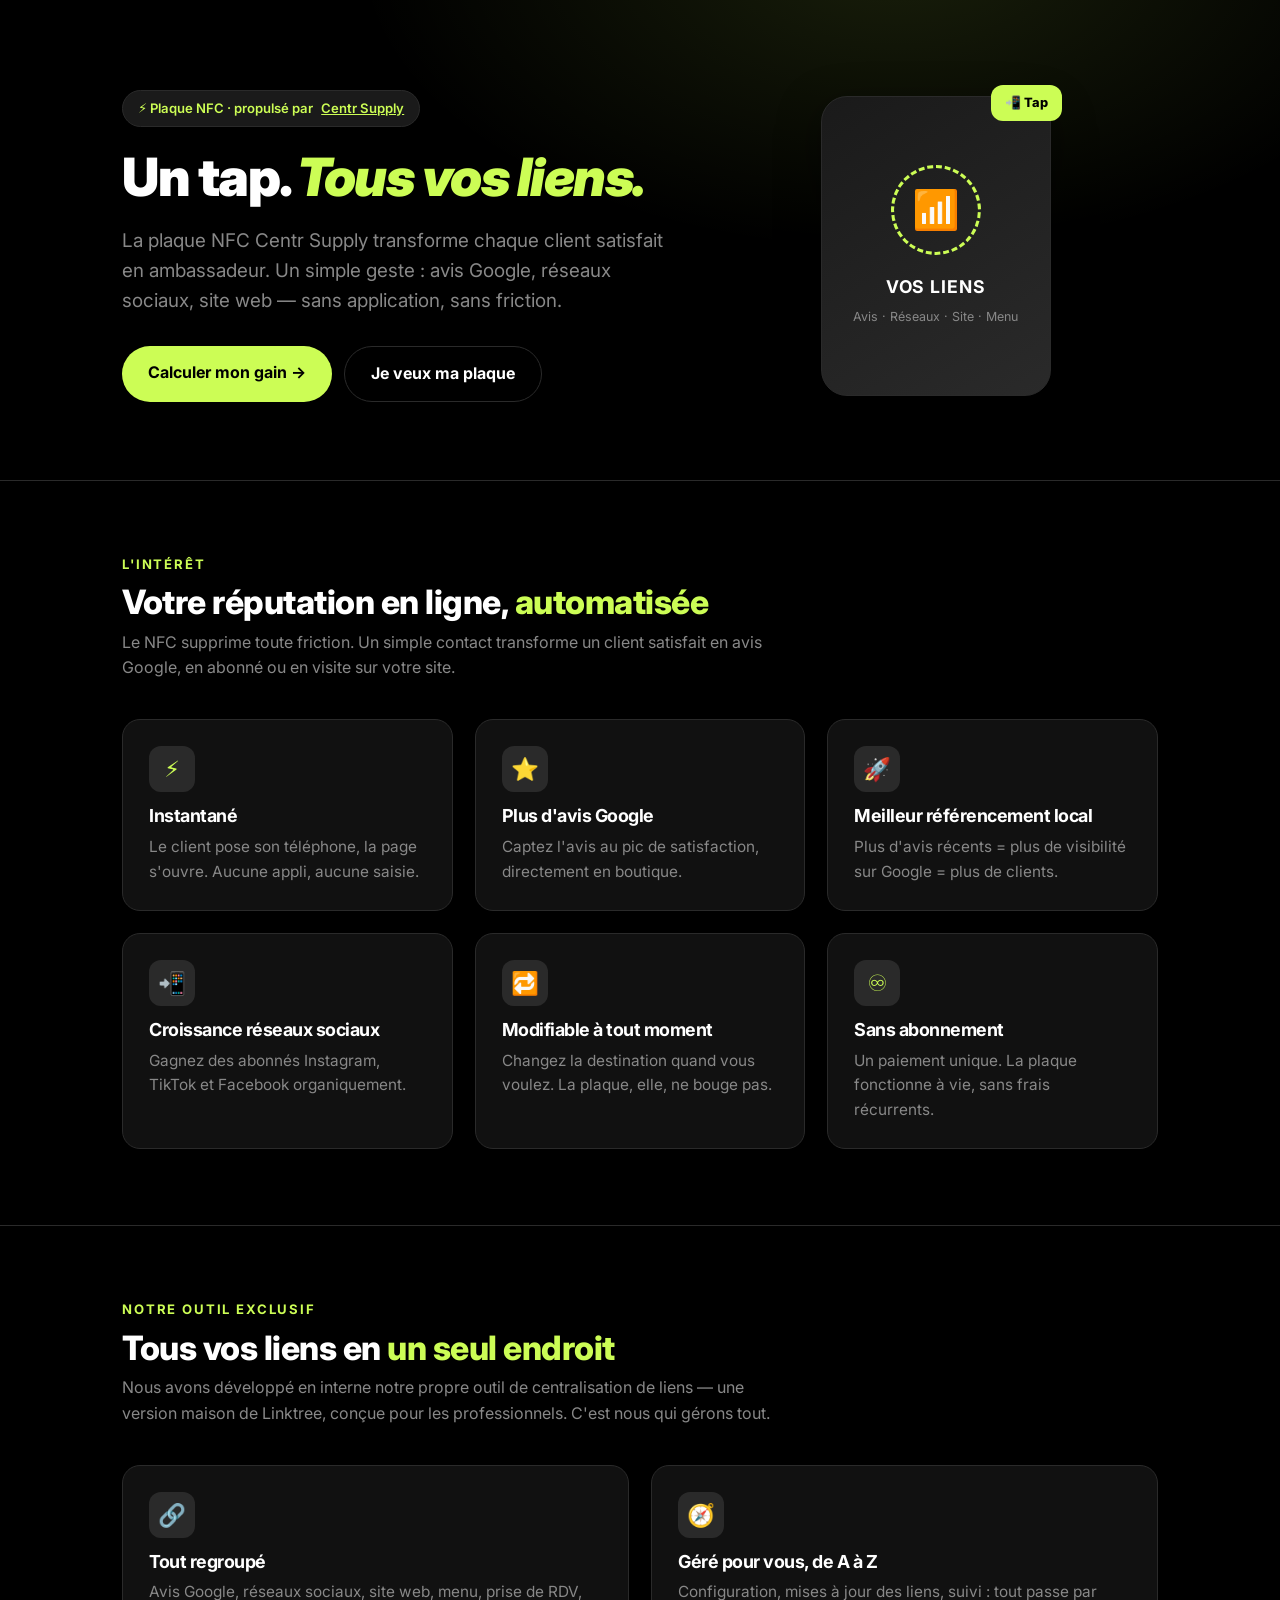
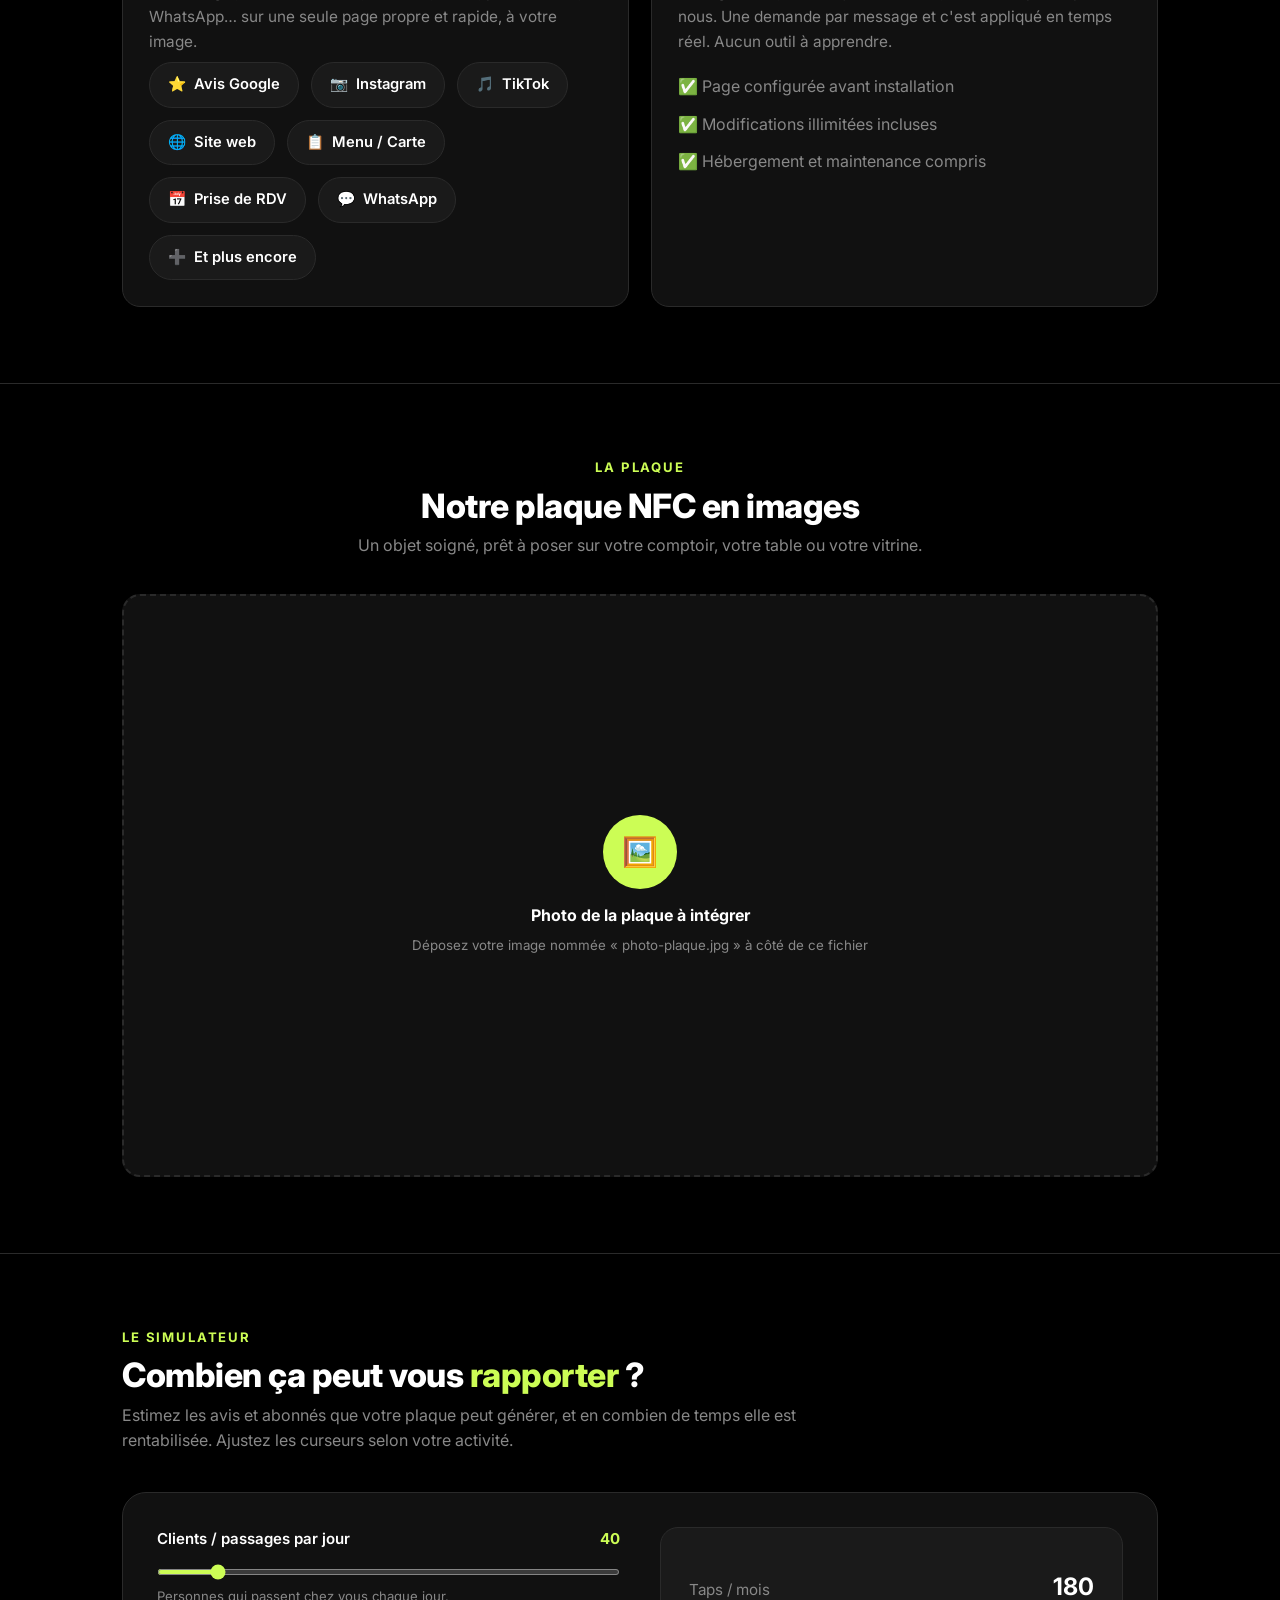
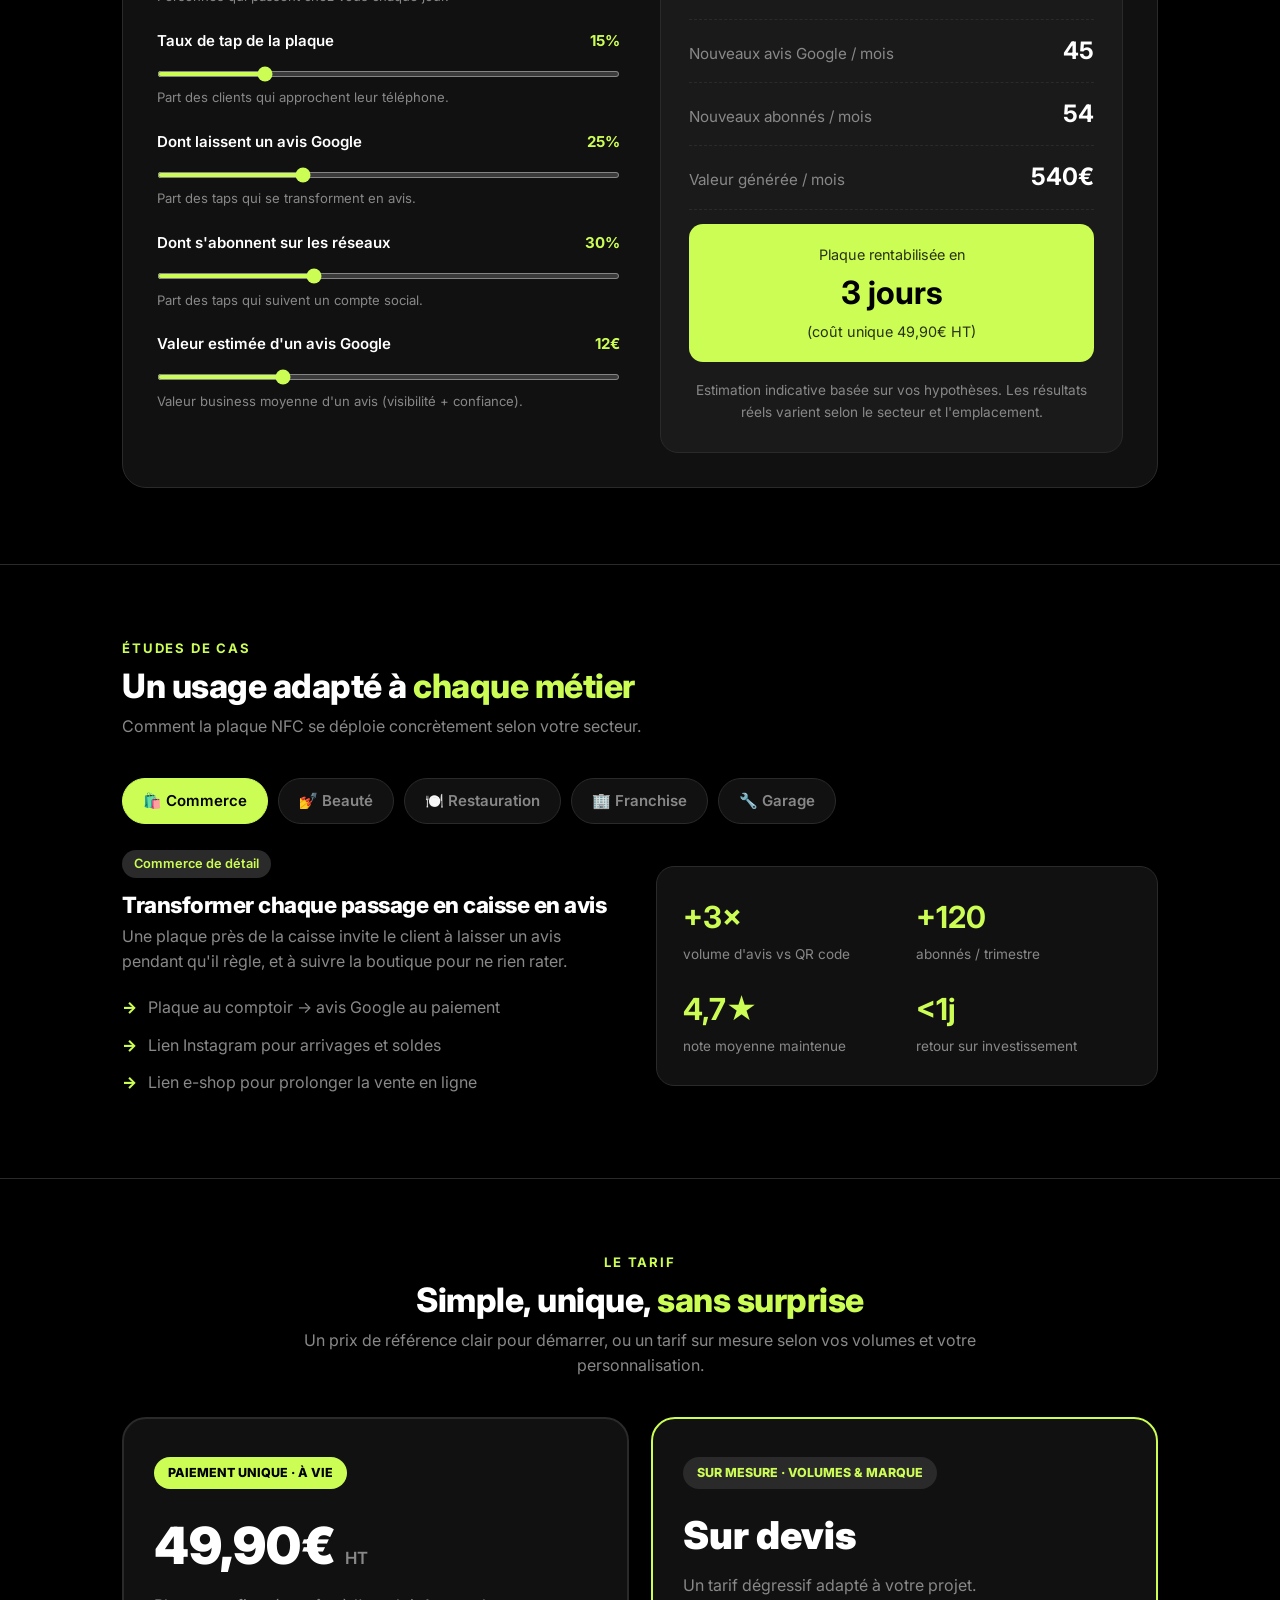
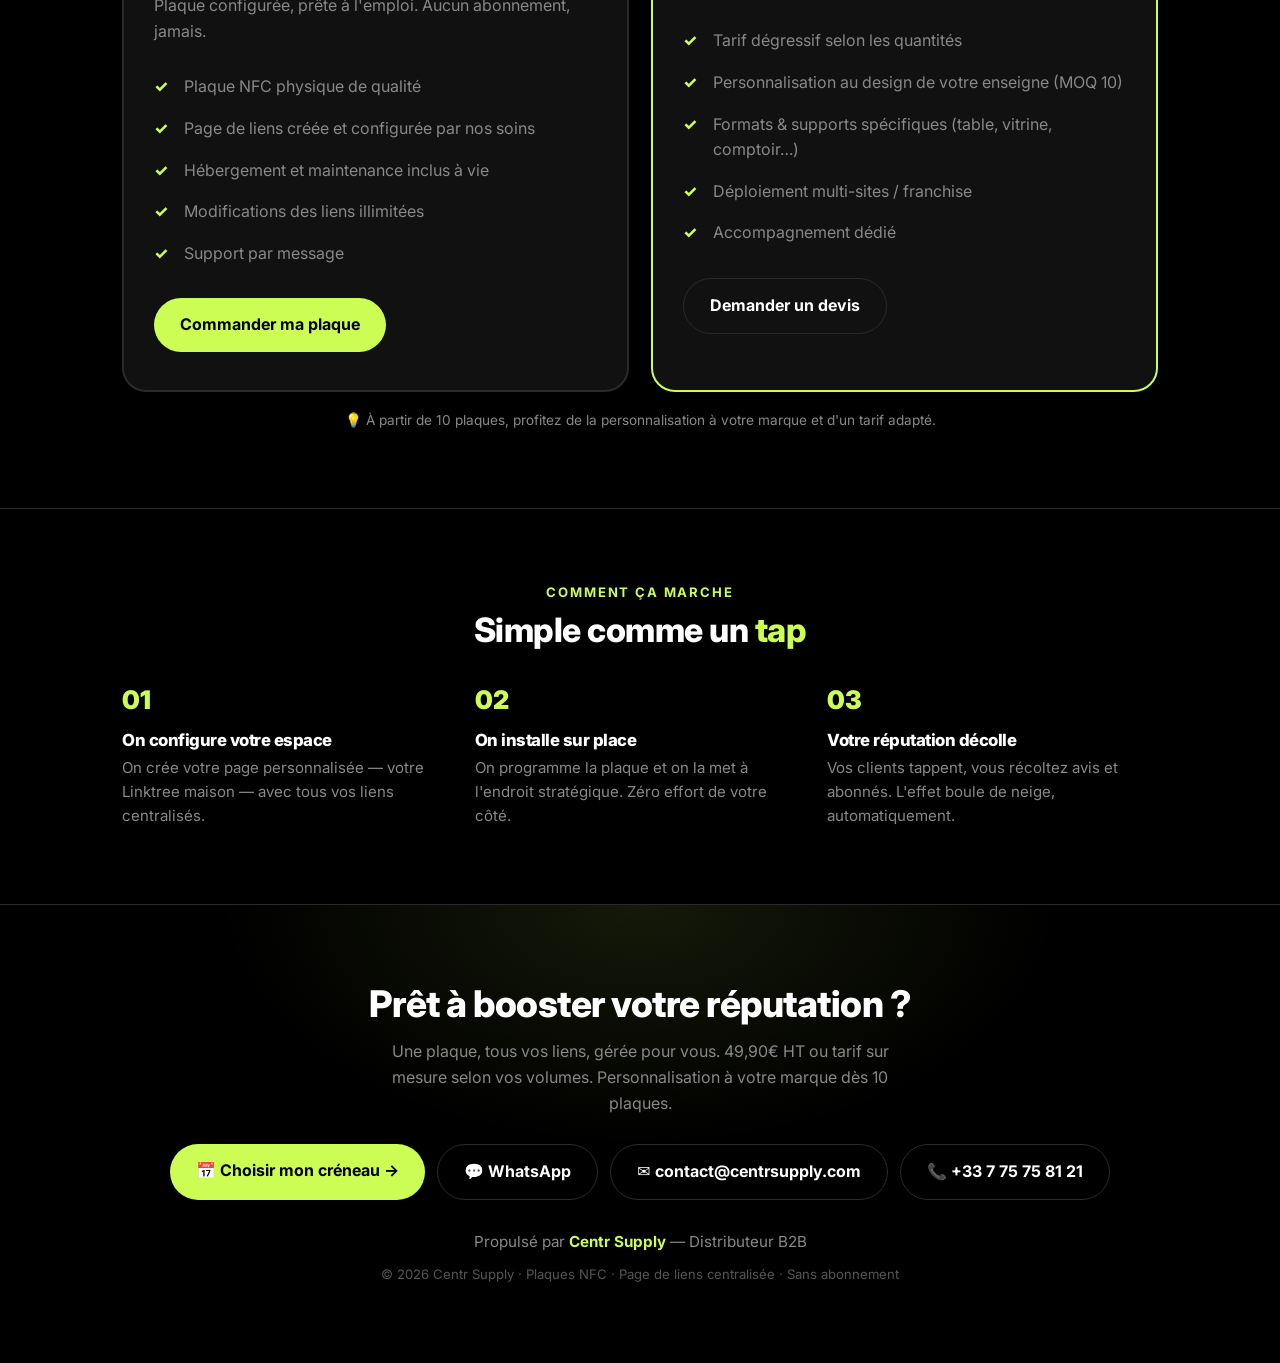
==== commit a094475d: "Add files via upload" ====
--- a/index.html
+++ b/index.html
@@ -1,1062 +1,501 @@
 <!DOCTYPE html>
 <html lang="fr">
 <head>
-  <meta charset="UTF-8" />
-  <meta name="viewport" content="width=device-width, initial-scale=1.0" />
-
-  <!-- ── SEO ── -->
-  <title>Centr Supply — Distributeur B2B Normandie, Bretagne, Hauts-de-France</title>
-  <meta name="description" content="Centr Supply est votre distributeur B2B en Normandie, Bretagne et Hauts-de-France. Approvisionnement centralisé, livraison rapide, disponible 7j/7. Un seul interlocuteur pour tous vos besoins." />
-  <meta name="keywords" content="distributeur B2B, approvisionnement entreprise, fournisseur Normandie, fournisseur Bretagne, fournisseur Hauts-de-France, consommables professionnels, plaque NFC avis Google" />
-  <meta name="author" content="Centr Supply" />
-  <link rel="canonical" href="https://centrsupply.com/" />
-
-  <!-- ── OPEN GRAPH (partages réseaux sociaux) ── -->
-  <meta property="og:type" content="website" />
-  <meta property="og:url" content="https://centrsupply.com/" />
-  <meta property="og:title" content="Centr Supply — Distributeur B2B Normandie, Bretagne, Hauts-de-France" />
-  <meta property="og:description" content="Un seul partenaire pour tout votre approvisionnement B2B. Réactif, disponible 7j/7, livraison rapide. Normandie · Bretagne · Hauts-de-France." />
-  <meta property="og:image" content="https://centrsupply.com/logo-centr.png" />
-  <meta property="og:locale" content="fr_FR" />
-  <meta property="og:site_name" content="Centr Supply" />
-
-  <!-- ── TWITTER CARD ── -->
-  <meta name="twitter:card" content="summary_large_image" />
-  <meta name="twitter:title" content="Centr Supply — Distributeur B2B" />
-  <meta name="twitter:description" content="Un seul partenaire pour tout votre approvisionnement B2B. Disponible 7j/7." />
-  <meta name="twitter:image" content="https://centrsupply.com/logo-centr.png" />
-
-  <!-- ── SCHEMA.ORG (données structurées pour Google) ── -->
-  <script type="application/ld+json">
-  {
-    "@context": "https://schema.org",
-    "@type": "LocalBusiness",
-    "name": "Centr Supply",
-    "description": "Distributeur B2B spécialisé dans l'approvisionnement et la distribution pour les entreprises. Un interlocuteur unique, disponible 7j/7, pour tous vos besoins en consommables, produits personnalisés et nouvelles gammes.",
-    "url": "https://centrsupply.com",
-    "logo": "https://centrsupply.com/logo-centr.png",
-    "image": "https://centrsupply.com/logo-centr.png",
-    "telephone": "+33775758121",
-    "email": "contact@centrsupply.com",
-    "slogan": "Raising the standard",
-    "areaServed": ["Normandie", "Bretagne", "Hauts-de-France"],
-    "serviceType": ["Distribution B2B", "Approvisionnement", "Produits consommables", "Produits personnalisés", "Plaque NFC"],
-    "openingHours": "Mo-Su 00:00-24:00",
-    "sameAs": [
-      "https://wa.me/message/SCE7XKAHGA56E1"
-    ],
-    "contactPoint": {
-      "@type": "ContactPoint",
-      "telephone": "+33775758121",
-      "contactType": "customer service",
-      "availableLanguage": "French",
-      "contactOption": "TollFree"
-    }
+<meta charset="UTF-8">
+<meta name="viewport" content="width=device-width, initial-scale=1.0">
+<title>Plaque NFC — Centr Supply</title>
+<link rel="preconnect" href="https://fonts.googleapis.com">
+<link rel="preconnect" href="https://fonts.gstatic.com" crossorigin>
+<link href="https://fonts.googleapis.com/css2?family=Inter:wght@400;500;600;700;800;900&display=swap" rel="stylesheet">
+<style>
+  :root{
+    --black:#000000;
+    --white:#ffffff;
+    --green:#ccfd55;
+    --green-dark:#aee03a;
+    --gray:#111111;
+    --gray2:#1a1a1a;
+    --gray3:#2a2a2a;
+    --line:#2a2a2a;
+    --muted:#888888;
+    --radius:18px;
+    --shadow:0 14px 40px rgba(0,0,0,.5);
+    font-size:16px;
   }
-  </script>
-
-  <link rel="preconnect" href="https://fonts.googleapis.com" />
-  <link rel="preconnect" href="https://fonts.gstatic.com" crossorigin />
-  <link href="https://fonts.googleapis.com/css2?family=Inter:wght@300;400;500;600;700;800;900&display=swap" rel="stylesheet" />
-  <style>
-    *, *::before, *::after { box-sizing: border-box; margin: 0; padding: 0; }
-    :root {
-      --black: #000000;
-      --white: #ffffff;
-      --green: #ccfd55;
-      --gray: #111111;
-      --gray2: #1a1a1a;
-      --gray3: #2a2a2a;
-      --text-muted: #888;
-    }
-    html { scroll-behavior: smooth; }
-    body {
-      background: var(--black);
-      color: var(--white);
-      font-family: 'Inter', sans-serif;
-      font-size: 16px;
-      line-height: 1.6;
-      overflow-x: hidden;
-    }
-    /* ── NAV ── */
-    nav {
-      position: fixed;
-      top: 0; left: 0; right: 0;
-      z-index: 100;
-      display: flex;
-      align-items: center;
-      justify-content: space-between;
-      padding: 20px 60px;
-      background: rgba(0,0,0,0.85);
-      backdrop-filter: blur(12px);
-      border-bottom: 1px solid rgba(255,255,255,0.06);
-    }
-    .nav-logo img {
-      height: 70px;
-      width: auto;
-      display: block;
-    }
-    /* ── HAMBURGER ── */
-    .hamburger {
-      display: none;
-      flex-direction: column;
-      gap: 5px;
-      cursor: pointer;
-      padding: 4px;
-      background: none;
-      border: none;
-      z-index: 200;
-    }
-    .hamburger span {
-      display: block;
-      width: 24px;
-      height: 2px;
-      background: var(--white);
-      border-radius: 2px;
-      transition: all 0.3s;
-    }
-    .hamburger.open span:nth-child(1) { transform: translateY(7px) rotate(45deg); }
-    .hamburger.open span:nth-child(2) { opacity: 0; }
-    .hamburger.open span:nth-child(3) { transform: translateY(-7px) rotate(-45deg); }
-    /* ── MOBILE MENU OVERLAY ── */
-    .mobile-menu {
-      display: none;
-      position: fixed;
-      top: 0; left: 0; right: 0; bottom: 0;
-      background: rgba(0,0,0,0.97);
-      z-index: 150;
-      flex-direction: column;
-      align-items: center;
-      justify-content: center;
-      gap: 0;
-    }
-    .mobile-menu.open { display: flex; }
-    .mobile-menu a {
-      color: var(--white);
-      text-decoration: none;
-      font-size: 1.6rem;
-      font-weight: 700;
-      padding: 18px 0;
-      letter-spacing: -0.01em;
-      border-bottom: 1px solid rgba(255,255,255,0.06);
-      width: 80%;
-      text-align: center;
-      transition: color 0.2s;
-    }
-    .mobile-menu a:hover { color: var(--green); }
-    .mobile-menu a:last-child { border-bottom: none; }
-    .mobile-menu .mob-cta {
-      margin-top: 24px;
-      background: var(--green);
-      color: var(--black) !important;
-      padding: 16px 40px;
-      border-radius: 8px;
-      font-size: 1rem !important;
-      font-weight: 800;
-      border: none;
-    }
-    .nav-links {
-      display: flex;
-      gap: 36px;
-      list-style: none;
-    }
-    .nav-links a {
-      color: var(--text-muted);
-      text-decoration: none;
-      font-size: 0.88rem;
-      font-weight: 500;
-      letter-spacing: 0.03em;
-      transition: color 0.2s;
-    }
-    .nav-links a:hover { color: var(--white); }
-    .nav-cta {
-      background: var(--green);
-      color: var(--black) !important;
-      padding: 10px 22px;
-      border-radius: 6px;
-      font-weight: 700 !important;
-      font-size: 0.85rem !important;
-      letter-spacing: 0.04em;
-      transition: opacity 0.2s !important;
-    }
-    .nav-cta:hover { opacity: 0.85; color: var(--black) !important; }
-    /* ── HERO ── */
-    .hero {
-      min-height: 100vh;
-      display: flex;
-      flex-direction: column;
-      justify-content: center;
-      padding: 140px 60px 80px;
-      position: relative;
-      overflow: hidden;
-    }
-    .hero::before {
-      content: '';
-      position: absolute;
-      top: -200px; right: -200px;
-      width: 700px; height: 700px;
-      background: radial-gradient(circle, rgba(204,253,85,0.08) 0%, transparent 70%);
-      pointer-events: none;
-    }
-    .hero-eyebrow {
-      display: inline-flex;
-      align-items: center;
-      gap: 8px;
-      font-size: 0.78rem;
-      font-weight: 600;
-      letter-spacing: 0.12em;
-      text-transform: uppercase;
-      color: var(--green);
-      margin-bottom: 28px;
-    }
-    .hero-eyebrow::before {
-      content: '';
-      width: 24px; height: 2px;
-      background: var(--green);
-    }
-    .hero h1 {
-      font-size: clamp(3rem, 7vw, 6rem);
-      font-weight: 900;
-      line-height: 1.0;
-      letter-spacing: -0.03em;
-      max-width: 900px;
-      margin-bottom: 32px;
-    }
-    .hero h1 em {
-      font-style: normal;
-      color: var(--green);
-    }
-    .hero-sub {
-      font-size: clamp(1rem, 2vw, 1.25rem);
-      color: var(--text-muted);
-      max-width: 560px;
-      line-height: 1.7;
-      margin-bottom: 52px;
-    }
-    .hero-actions {
-      display: flex;
-      gap: 16px;
-      flex-wrap: wrap;
-    }
-    .btn-primary {
-      background: var(--green);
-      color: var(--black);
-      padding: 16px 32px;
-      border-radius: 8px;
-      font-weight: 700;
-      font-size: 0.95rem;
-      text-decoration: none;
-      letter-spacing: 0.02em;
-      transition: opacity 0.2s, transform 0.2s;
-      display: inline-flex;
-      align-items: center;
-      gap: 8px;
-    }
-    .btn-primary:hover { opacity: 0.88; transform: translateY(-1px); }
-    .btn-secondary {
-      border: 1px solid rgba(255,255,255,0.18);
-      color: var(--white);
-      padding: 16px 32px;
-      border-radius: 8px;
-      font-weight: 500;
-      font-size: 0.95rem;
-      text-decoration: none;
-      transition: border-color 0.2s, background 0.2s;
-      display: inline-flex;
-      align-items: center;
-      gap: 8px;
-    }
-    .btn-secondary:hover { border-color: var(--green); background: rgba(204,253,85,0.05); }
-    .hero-stats {
-      display: flex;
-      gap: 60px;
-      margin-top: 80px;
-      flex-wrap: wrap;
-    }
-    .stat-item {}
-    .stat-num {
-      font-size: 2.4rem;
-      font-weight: 800;
-      color: var(--green);
-      letter-spacing: -0.02em;
-    }
-    .stat-label {
-      font-size: 0.82rem;
-      color: var(--text-muted);
-      margin-top: 4px;
-      font-weight: 400;
-    }
-    /* ── SECTIONS ── */
-    section { padding: 100px 60px; }
-    .section-label {
-      font-size: 0.75rem;
-      font-weight: 700;
-      letter-spacing: 0.14em;
-      text-transform: uppercase;
-      color: var(--green);
-      margin-bottom: 16px;
-    }
-    .section-title {
-      font-size: clamp(2rem, 4vw, 3rem);
-      font-weight: 800;
-      letter-spacing: -0.02em;
-      line-height: 1.1;
-      max-width: 700px;
-      margin-bottom: 20px;
-    }
-    .section-desc {
-      color: var(--text-muted);
-      font-size: 1.05rem;
-      max-width: 560px;
-      line-height: 1.75;
-    }
-    /* ── PROBLEM / SOLUTION ── */
-    .problem-section {
-      background: var(--gray);
-    }
-    .ps-grid {
-      display: grid;
-      grid-template-columns: 1fr 1fr;
-      gap: 2px;
-      margin-top: 60px;
-    }
-    .ps-card {
-      padding: 48px;
-      background: var(--gray2);
-    }
-    .ps-card:first-child { border-radius: 12px 0 0 12px; }
-    .ps-card:last-child { border-radius: 0 12px 12px 0; }
-    .ps-tag {
-      display: inline-block;
-      padding: 4px 12px;
-      border-radius: 4px;
-      font-size: 0.72rem;
-      font-weight: 700;
-      letter-spacing: 0.1em;
-      text-transform: uppercase;
-      margin-bottom: 24px;
-    }
-    .tag-problem { background: rgba(255,80,80,0.15); color: #ff6b6b; }
-    .tag-solution { background: rgba(204,253,85,0.12); color: var(--green); }
-    .ps-card h3 {
-      font-size: 1.4rem;
-      font-weight: 700;
-      margin-bottom: 16px;
-      line-height: 1.3;
-    }
-    .ps-card p {
-      color: var(--text-muted);
-      line-height: 1.75;
-    }
-    .ps-card ul {
-      list-style: none;
-      margin-top: 20px;
-      display: flex;
-      flex-direction: column;
-      gap: 10px;
-    }
-    .ps-card ul li {
-      display: flex;
-      align-items: flex-start;
-      gap: 10px;
-      color: var(--text-muted);
-      font-size: 0.95rem;
-    }
-    .ps-card ul li::before {
-      content: '—';
-      color: #ff6b6b;
-      flex-shrink: 0;
-    }
-    .ps-card.solution ul li::before {
-      content: '✓';
-      color: var(--green);
-    }
-    /* ── SERVICES ── */
-    .services-grid {
-      display: grid;
-      grid-template-columns: repeat(3, 1fr);
-      gap: 2px;
-      margin-top: 60px;
-    }
-    .service-card {
-      background: var(--gray2);
-      padding: 40px 36px;
-      border-radius: 0;
-      transition: background 0.2s;
-    }
-    .service-card:first-child { border-radius: 12px 0 0 12px; }
-    .service-card:last-child { border-radius: 0 12px 12px 0; }
-    .service-card:hover { background: var(--gray3); }
-    .service-icon {
-      width: 48px; height: 48px;
-      background: rgba(204,253,85,0.1);
-      border-radius: 10px;
-      display: flex;
-      align-items: center;
-      justify-content: center;
-      font-size: 1.4rem;
-      margin-bottom: 24px;
-    }
-    .service-card h3 {
-      font-size: 1.15rem;
-      font-weight: 700;
-      margin-bottom: 12px;
-    }
-    .service-card p {
-      color: var(--text-muted);
-      font-size: 0.9rem;
-      line-height: 1.7;
-    }
-    /* ── PILLARS ── */
-    .pillars-section { background: var(--black); }
-    .pillars-grid {
-      display: grid;
-      grid-template-columns: repeat(4, 1fr);
-      gap: 24px;
-      margin-top: 60px;
-    }
-    .pillar-card {
-      border: 1px solid rgba(255,255,255,0.08);
-      border-radius: 12px;
-      padding: 36px 28px;
-      transition: border-color 0.3s, background 0.3s;
-    }
-    .pillar-card:hover {
-      border-color: var(--green);
-      background: rgba(204,253,85,0.03);
-    }
-    .pillar-num {
-      font-size: 2.5rem;
-      font-weight: 900;
-      color: var(--green);
-      opacity: 0.3;
-      letter-spacing: -0.04em;
-      margin-bottom: 16px;
-    }
-    .pillar-card h3 {
-      font-size: 1.05rem;
-      font-weight: 700;
-      margin-bottom: 10px;
-    }
-    .pillar-card p {
-      color: var(--text-muted);
-      font-size: 0.88rem;
-      line-height: 1.65;
-    }
-    /* ── NFC TEASER ── */
-    .nfc-teaser {
-      background: var(--gray);
-    }
-    .nfc-inner {
-      display: grid;
-      grid-template-columns: 1fr 1fr;
-      gap: 80px;
-      align-items: center;
-    }
-    .nfc-visual {
-      position: relative;
-      height: 400px;
-      display: flex;
-      align-items: center;
-      justify-content: center;
-    }
-    .nfc-card-mock {
-      width: 260px; height: 160px;
-      background: linear-gradient(135deg, #1a1a1a 0%, #2a2a2a 100%);
-      border-radius: 16px;
-      border: 1px solid rgba(204,253,85,0.3);
-      display: flex;
-      flex-direction: column;
-      align-items: center;
-      justify-content: center;
-      gap: 12px;
-      box-shadow: 0 0 60px rgba(204,253,85,0.12);
-    }
-    .nfc-icon {
-      width: 48px; height: 48px;
-      border: 2px solid var(--green);
-      border-radius: 50%;
-      display: flex;
-      align-items: center;
-      justify-content: center;
-      font-size: 1.4rem;
-    }
-    .nfc-card-mock span {
-      font-size: 0.8rem;
-      color: var(--text-muted);
-      letter-spacing: 0.06em;
-      text-transform: uppercase;
-    }
-    .nfc-rings {
-      position: absolute;
-      top: 50%; left: 50%;
-      transform: translate(-50%, -50%);
-    }
-    .nfc-rings span {
-      position: absolute;
-      border: 1px solid rgba(204,253,85,0.1);
-      border-radius: 50%;
-      top: 50%; left: 50%;
-      transform: translate(-50%, -50%);
-      animation: pulse-ring 3s ease-out infinite;
-    }
-    .nfc-rings span:nth-child(1) { width: 300px; height: 300px; animation-delay: 0s; }
-    .nfc-rings span:nth-child(2) { width: 400px; height: 400px; animation-delay: 0.8s; }
-    .nfc-rings span:nth-child(3) { width: 500px; height: 500px; animation-delay: 1.6s; }
-    @keyframes pulse-ring {
-      0% { opacity: 0.6; transform: translate(-50%, -50%) scale(0.95); }
-      100% { opacity: 0; transform: translate(-50%, -50%) scale(1.05); }
-    }
-    .nfc-content .section-title { max-width: 500px; }
-    .nfc-bullets {
-      list-style: none;
-      margin: 32px 0;
-      display: flex;
-      flex-direction: column;
-      gap: 14px;
-    }
-    .nfc-bullets li {
-      display: flex;
-      align-items: center;
-      gap: 12px;
-      font-size: 0.95rem;
-      color: var(--text-muted);
-    }
-    .nfc-bullets li::before {
-      content: '✓';
-      color: var(--green);
-      font-weight: 700;
-      flex-shrink: 0;
-    }
-    /* ── CONTACT ── */
-    .contact-section {
-      background: var(--black);
-    }
-    .contact-inner {
-      display: grid;
-      grid-template-columns: 1fr 1fr;
-      gap: 80px;
-      align-items: start;
-    }
-    .contact-cards {
-      display: flex;
-      flex-direction: column;
-      gap: 16px;
-      margin-top: 40px;
-    }
-    .contact-card {
-      display: flex;
-      align-items: center;
-      gap: 18px;
-      padding: 20px 24px;
-      background: var(--gray2);
-      border-radius: 10px;
-      text-decoration: none;
-      border: 1px solid rgba(255,255,255,0.06);
-      transition: border-color 0.2s, background 0.2s;
-    }
-    .contact-card:hover {
-      border-color: var(--green);
-      background: rgba(204,253,85,0.04);
-    }
-    .contact-card-icon {
-      width: 44px; height: 44px;
-      background: rgba(204,253,85,0.1);
-      border-radius: 8px;
-      display: flex;
-      align-items: center;
-      justify-content: center;
-      font-size: 1.2rem;
-      flex-shrink: 0;
-    }
-    .contact-card-info {}
-    .contact-card-label {
-      font-size: 0.75rem;
-      color: var(--text-muted);
-      text-transform: uppercase;
-      letter-spacing: 0.08em;
-      font-weight: 600;
-    }
-    .contact-card-value {
-      font-size: 0.95rem;
-      color: var(--white);
-      font-weight: 500;
-      margin-top: 2px;
-    }
-    /* ── CALENDLY / CONTACT ── */
-    .calendly-box {
-      background: var(--gray2);
-      border: 1px solid rgba(204,253,85,0.2);
-      border-radius: 16px;
-      padding: 48px;
-      display: flex;
-      flex-direction: column;
-      align-items: center;
-      text-align: center;
-      gap: 20px;
-    }
-    .calendly-icon {
-      width: 64px; height: 64px;
-      background: rgba(204,253,85,0.1);
-      border-radius: 16px;
-      display: flex;
-      align-items: center;
-      justify-content: center;
-      font-size: 1.8rem;
-    }
-    .calendly-box h3 {
-      font-size: 1.3rem;
-      font-weight: 700;
-    }
-    .calendly-box p {
-      color: var(--text-muted);
-      font-size: 0.92rem;
-      max-width: 340px;
-      line-height: 1.7;
-    }
-    /* ── FOOTER ── */
-    footer {
-      border-top: 1px solid rgba(255,255,255,0.06);
-      padding: 40px 60px;
-      display: flex;
-      align-items: center;
-      justify-content: space-between;
-      flex-wrap: wrap;
-      gap: 16px;
-    }
-    .footer-logo img {
-      height: 40px;
-      width: auto;
-    }
-    .footer-copy {
-      font-size: 0.82rem;
-      color: var(--text-muted);
-    }
-    /* ── CLIENTÈLES ── */
-    .clienteles-section { background: var(--gray); }
-    .clienteles-grid {
-      display: grid;
-      grid-template-columns: repeat(4, 1fr);
-      gap: 16px;
-      margin-top: 60px;
-    }
-    .client-card {
-      background: var(--gray2);
-      border-radius: 12px;
-      padding: 28px 24px;
-      border: 1px solid rgba(255,255,255,0.06);
-      transition: border-color 0.3s, background 0.3s;
-      display: flex;
-      flex-direction: column;
-      gap: 12px;
-    }
-    .client-card:hover {
-      border-color: var(--green);
-      background: rgba(204,253,85,0.03);
-    }
-    .client-card-icon { font-size: 1.8rem; }
-    .client-card h3 { font-size: 0.95rem; font-weight: 700; }
-    .client-card p { color: var(--text-muted); font-size: 0.82rem; line-height: 1.6; }
-    /* ── PRODUITS ── */
-    .produits-section { background: var(--black); }
-    .produits-grid {
-      display: grid;
-      grid-template-columns: repeat(3, 1fr);
-      gap: 2px;
-      margin-top: 60px;
-    }
-    .produit-card {
-      background: var(--gray2);
-      padding: 40px 32px;
-      transition: background 0.2s;
-    }
-    .produit-card:first-child { border-radius: 12px 0 0 12px; }
-    .produit-card:last-child { border-radius: 0 12px 12px 0; }
-    .produit-card:hover { background: var(--gray3); }
-    .produit-tag {
-      display: inline-block;
-      padding: 3px 10px;
-      background: rgba(204,253,85,0.1);
-      color: var(--green);
-      border-radius: 4px;
-      font-size: 0.7rem;
-      font-weight: 700;
-      letter-spacing: 0.1em;
-      text-transform: uppercase;
-      margin-bottom: 18px;
-    }
-    .produit-card h3 { font-size: 1.1rem; font-weight: 700; margin-bottom: 12px; }
-    .produit-card p { color: var(--text-muted); font-size: 0.88rem; line-height: 1.7; }
-    .produit-list {
-      list-style: none;
-      margin-top: 16px;
-      display: flex;
-      flex-direction: column;
-      gap: 8px;
-    }
-    .produit-list li {
-      font-size: 0.85rem;
-      color: var(--text-muted);
-      display: flex;
-      align-items: center;
-      gap: 8px;
-    }
-    .produit-list li::before {
-      content: '→';
-      color: var(--green);
-      font-size: 0.75rem;
-    }
-    /* ── MOBILE ── */
-    @media (max-width: 900px) {
-      nav { padding: 14px 20px; }
-      .nav-links { display: none; }
-      .hamburger { display: flex; }
-      section { padding: 60px 20px; }
-      .hero { padding: 110px 20px 60px; }
-      .hero h1 { font-size: 2.4rem; }
-      .hero-sub { font-size: 1rem; }
-      .hero-actions { flex-direction: column; }
-      .hero-actions a { text-align: center; justify-content: center; }
-      .hero-stats { gap: 28px; margin-top: 48px; }
-      .stat-num { font-size: 1.8rem; }
-      .ps-grid { grid-template-columns: 1fr; gap: 2px; }
-      .ps-card { padding: 32px 24px; }
-      .ps-card:first-child { border-radius: 12px 12px 0 0; }
-      .ps-card:last-child { border-radius: 0 0 12px 12px; }
-      .services-grid { grid-template-columns: 1fr; gap: 2px; }
-      .service-card:first-child { border-radius: 12px 12px 0 0; }
-      .service-card:last-child { border-radius: 0 0 12px 12px; }
-      .pillars-grid { grid-template-columns: 1fr 1fr; gap: 12px; }
-      .pillar-card { padding: 24px 18px; }
-      .clienteles-grid { grid-template-columns: 1fr 1fr; gap: 12px; }
-      .client-card { padding: 20px 16px; }
-      .produits-grid { grid-template-columns: 1fr; gap: 2px; }
-      .produit-card:first-child { border-radius: 12px 12px 0 0; }
-      .produit-card:last-child { border-radius: 0 0 12px 12px; }
-      .nfc-inner { grid-template-columns: 1fr; gap: 40px; }
-      .nfc-visual { height: 220px; }
-      .nfc-rings span:nth-child(3) { display: none; }
-      .contact-inner { grid-template-columns: 1fr; gap: 40px; }
-      .calendly-box { padding: 32px 20px; }
-      .section-title { font-size: 1.8rem; }
-      footer { padding: 28px 20px; flex-direction: column; align-items: flex-start; gap: 10px; }
-    }
-    @media (max-width: 480px) {
-      .pillars-grid { grid-template-columns: 1fr; }
-      .clienteles-grid { grid-template-columns: 1fr; }
-      .hero-stats { flex-wrap: wrap; gap: 20px; }
-    }
-  </style>
+  *{box-sizing:border-box;margin:0;padding:0}
+  body{
+    font-family:'Inter',system-ui,-apple-system,sans-serif;
+    color:var(--white);background:var(--black);line-height:1.6;-webkit-font-smoothing:antialiased;
+  }
+  a{color:inherit}
+  .wrap{max-width:1080px;margin:0 auto;padding:0 22px}
+  h1,h2,h3{line-height:1.15;font-weight:800;letter-spacing:-.5px}
+  h2{font-size:2.1rem;margin-bottom:.5rem}
+  h2 .lead{display:block;font-size:.82rem;font-weight:700;color:var(--green);text-transform:uppercase;letter-spacing:.14em;margin-bottom:.7rem}
+  section{padding:76px 0;border-bottom:1px solid var(--line)}
+  p.sub{color:var(--muted);max-width:680px;margin-bottom:2.4rem}
+  .em{color:var(--green)}
+  /* HERO */
+  header.hero{background:radial-gradient(900px 500px at 70% -10%,rgba(204,253,85,.12),transparent 60%),var(--black);
+    padding:90px 0 78px;border-bottom:1px solid var(--line)}
+  .badge{display:inline-flex;align-items:center;gap:8px;background:var(--gray2);color:var(--green);font-weight:600;
+    font-size:.82rem;padding:7px 15px;border-radius:99px;margin-bottom:20px;border:1px solid var(--line)}
+  .hero h1{font-size:3.3rem;letter-spacing:-1.5px;margin-bottom:18px;font-weight:900}
+  .hero h1 i{font-style:italic;color:var(--green)}
+  .hero p{font-size:1.18rem;color:var(--muted);max-width:600px;margin-bottom:30px}
+  .hero-grid{display:grid;grid-template-columns:1.1fr .9fr;gap:48px;align-items:center}
+  .cta{display:inline-flex;gap:12px;flex-wrap:wrap}
+  .btn{display:inline-block;background:var(--green);color:var(--black);font-weight:700;
+    padding:14px 26px;border-radius:99px;text-decoration:none;border:none;cursor:pointer;font-size:1rem;transition:.2s}
+  .btn:hover{background:var(--green-dark);transform:translateY(-2px)}
+  .btn.ghost{background:transparent;color:var(--white);border:1.5px solid var(--gray3)}
+  .btn.ghost:hover{background:var(--gray2);border-color:var(--green)}
+  /* plate mockup */
+  .plate-vis{display:flex;justify-content:center}
+  .plate{width:230px;height:300px;border-radius:26px;background:linear-gradient(150deg,var(--gray2),var(--gray3));
+    border:1px solid var(--line);box-shadow:var(--shadow);display:flex;flex-direction:column;align-items:center;
+    justify-content:center;text-align:center;padding:24px;position:relative}
+  .plate .ring{width:90px;height:90px;border-radius:50%;border:3px dashed var(--green);
+    display:flex;align-items:center;justify-content:center;margin-bottom:18px}
+  .plate .ring span{font-size:2.4rem}
+  .plate b{font-size:1.1rem;letter-spacing:.05em;color:var(--white)}
+  .plate small{color:var(--muted);font-size:.78rem;margin-top:6px}
+  .wave{position:absolute;top:-12px;right:-12px;background:var(--green);color:var(--black);font-weight:800;
+    font-size:.8rem;padding:8px 14px;border-radius:12px}
+  /* grid cards */
+  .grid{display:grid;gap:22px}
+  .g3{grid-template-columns:repeat(3,1fr)}
+  .g2{grid-template-columns:repeat(2,1fr)}
+  .card{background:var(--gray);border:1px solid var(--line);border-radius:var(--radius);padding:26px;transition:.2s}
+  .card:hover{border-color:var(--green);transform:translateY(-3px)}
+  .card .ic{width:46px;height:46px;border-radius:12px;background:var(--gray3);color:var(--green);
+    display:flex;align-items:center;justify-content:center;font-size:1.4rem;margin-bottom:14px}
+  .card h3{font-size:1.12rem;margin-bottom:8px;font-weight:700}
+  .card p{color:var(--muted);font-size:.96rem}
+  /* chips */
+  .chips{display:flex;flex-wrap:wrap;gap:12px;margin-top:8px}
+  .chip{background:var(--gray2);border:1px solid var(--line);border-radius:99px;padding:10px 18px;font-weight:600;
+    font-size:.92rem;display:flex;align-items:center;gap:8px}
+  .chip i{font-style:normal}
+  /* photo */
+  .photo-plaque{display:block;width:100%;max-width:680px;margin:0 auto;border-radius:var(--radius);
+    box-shadow:var(--shadow);border:1px solid var(--line)}
+  .photo-ph{background:var(--gray);border-radius:var(--radius);aspect-ratio:16/9;display:flex;
+    flex-direction:column;align-items:center;justify-content:center;text-align:center;border:2px dashed var(--gray3)}
+  .photo-ph .play{width:74px;height:74px;border-radius:50%;background:var(--green);color:var(--black);display:flex;
+    align-items:center;justify-content:center;font-size:1.8rem;margin-bottom:14px}
+  .photo-ph small{color:var(--muted)}
+  /* ROI sim */
+  .sim{background:var(--gray);border:1px solid var(--line);border-radius:24px;padding:34px}
+  .sim-grid{display:grid;grid-template-columns:1fr 1fr;gap:40px;align-items:start}
+  .field{margin-bottom:20px}
+  .field label{display:flex;justify-content:space-between;font-weight:600;font-size:.94rem;margin-bottom:6px}
+  .field label b{color:var(--green)}
+  input[type=range]{width:100%;accent-color:var(--green);height:6px}
+  .field small{color:var(--muted);font-size:.82rem}
+  .results{background:var(--gray2);border:1px solid var(--line);border-radius:18px;padding:28px}
+  .res-row{display:flex;justify-content:space-between;align-items:baseline;padding:12px 0;border-bottom:1px dashed var(--line)}
+  .res-row:last-child{border:none}
+  .res-row span{color:var(--muted);font-size:.95rem}
+  .res-row b{font-size:1.5rem;color:var(--white)}
+  .res-hi{background:var(--green);color:var(--black);border-radius:14px;padding:18px 20px;margin-top:14px;text-align:center}
+  .res-hi b{font-size:2rem;display:block}
+  .res-hi span{opacity:.8;font-size:.9rem}
+  .note{font-size:.85rem;color:var(--muted);margin-top:18px}
+  /* tabs / cases */
+  .tabs{display:flex;flex-wrap:wrap;gap:10px;margin-bottom:26px}
+  .tab{background:var(--gray);border:1.5px solid var(--line);border-radius:99px;padding:10px 20px;font-weight:600;
+    cursor:pointer;font-size:.94rem;transition:.2s;color:var(--muted)}
+  .tab.active{background:var(--green);color:var(--black);border-color:var(--green)}
+  .case{display:none}
+  .case.active{display:grid;grid-template-columns:1fr 1fr;gap:32px;align-items:center;animation:fade .3s}
+  @keyframes fade{from{opacity:0;transform:translateY(8px)}to{opacity:1;transform:none}}
+  .case .txt h3{font-size:1.4rem;margin-bottom:6px}
+  .case .pill{display:inline-block;background:var(--gray3);color:var(--green);font-weight:600;font-size:.8rem;
+    padding:4px 12px;border-radius:99px;margin-bottom:14px}
+  .case .txt p{color:var(--muted)}
+  .case ul{list-style:none;margin-top:14px}
+  .case li{padding:6px 0 6px 26px;position:relative;color:var(--muted)}
+  .case li::before{content:"→";position:absolute;left:0;color:var(--green);font-weight:800}
+  .metrics{background:var(--gray);border:1px solid var(--line);border-radius:18px;padding:26px;display:grid;grid-template-columns:1fr 1fr;gap:18px}
+  .metric b{font-size:1.9rem;color:var(--green);display:block}
+  .metric span{font-size:.85rem;color:var(--muted)}
+  /* price */
+  .price-box{background:var(--gray);border:2px solid var(--line);border-radius:24px;padding:38px 30px}
+  .price-box.hi{border-color:var(--green)}
+  .price-box .tag{display:inline-block;background:var(--green);color:var(--black);font-weight:800;font-size:.78rem;
+    padding:6px 14px;border-radius:99px;margin-bottom:16px}
+  .price-box .tag.alt{background:var(--gray3);color:var(--green)}
+  .price{font-size:3.2rem;font-weight:900;color:var(--white)}
+  .price small{font-size:1.05rem;color:var(--muted);font-weight:600}
+  .price-box>p{color:var(--muted);margin-top:6px}
+  .price-box ul{list-style:none;margin:22px 0 0}
+  .price-box li{padding:8px 0 8px 30px;position:relative;color:var(--muted)}
+  .price-box li::before{content:"✓";position:absolute;left:0;color:var(--green);font-weight:800}
+  /* steps */
+  .steps{display:grid;grid-template-columns:repeat(3,1fr);gap:22px;counter-reset:s}
+  .step::before{counter-increment:s;content:counter(s,decimal-leading-zero);font-size:1.6rem;font-weight:900;
+    color:var(--green);display:block;margin-bottom:10px}
+  .step h3{font-size:1.05rem;margin-bottom:6px}
+  .step p{color:var(--muted);font-size:.94rem}
+  /* footer */
+  footer{background:radial-gradient(700px 400px at 50% 0%,rgba(204,253,85,.1),transparent 60%),var(--black);
+    text-align:center;padding:78px 0}
+  footer h2{font-size:2.3rem;margin-bottom:14px}
+  footer p{color:var(--muted);max-width:520px;margin:0 auto 28px}
+  footer .meta{display:block;margin-top:30px;font-size:.95rem;color:var(--muted)}
+  footer .meta a{color:var(--green);font-weight:700;text-decoration:none}
+  footer .copy{display:block;margin-top:10px;font-size:.82rem;color:#555}
+  @media(max-width:860px){
+    .hero-grid,.sim-grid,.case.active,.g3,.g2,.steps{grid-template-columns:1fr}
+    .hero h1{font-size:2.3rem}
+    .plate-vis{order:-1}
+  }
+</style>
 </head>
 <body>
-<!-- MOBILE MENU -->
-<div class="mobile-menu" id="mobileMenu">
-  <a href="#services" onclick="closeMenu()">Services</a>
-  <a href="#clienteles" onclick="closeMenu()">Clientèles</a>
-  <a href="#produits" onclick="closeMenu()">Produits</a>
-  <a href="plaque-nfc/" onclick="closeMenu()">Plaque NFC</a>
-  <a href="#contact" onclick="closeMenu()">Contact</a>
-  <a href="https://wa.me/message/SCE7XKAHGA56E1" target="_blank" class="mob-cta" onclick="closeMenu()">💬 WhatsApp</a>
-</div>
-<!-- NAV -->
-<nav>
-  <a href="/" class="nav-logo"><img src="logo-centr.png" alt="Centr Supply — Distributeur B2B" /></a>
-  <ul class="nav-links">
-    <li><a href="#services">Services</a></li>
-    <li><a href="#clienteles">Clientèles</a></li>
-    <li><a href="#produits">Produits</a></li>
-    <li><a href="plaque-nfc/">Plaque NFC</a></li>
-    <li><a href="#contact">Contact</a></li>
-    <li><a href="https://wa.me/message/SCE7XKAHGA56E1" target="_blank" class="nav-cta">WhatsApp</a></li>
-  </ul>
-  <button class="hamburger" id="hamburger" onclick="toggleMenu()" aria-label="Menu">
-    <span></span><span></span><span></span>
-  </button>
-</nav>
-<!-- HERO -->
-<section class="hero">
-  <div class="hero-eyebrow">Distributeur B2B — Normandie · Bretagne · Hauts-de-France</div>
-  <h1>Un seul partenaire.<br /><em>Tout ce dont vous avez besoin.</em></h1>
-  <p class="hero-sub">
-    Fini les 10 fournisseurs différents, les délais interminables et les devis qui s'accumulent. Centr Supply centralise votre approvisionnement pour vous faire gagner du temps, de l'argent et de la sérénité.
-  </p>
-  <div class="hero-actions">
-    <a href="#contact" class="btn-primary">Nous contacter →</a>
-    <a href="plaque-nfc/" class="btn-secondary">Découvrir la Plaque NFC</a>
-  </div>
-  <div class="hero-stats">
-    <div class="stat-item">
-      <div class="stat-num">7/7</div>
-      <div class="stat-label">Disponibilité</div>
-    </div>
-    <div class="stat-item">
-      <div class="stat-num">1</div>
-      <div class="stat-label">Interlocuteur unique</div>
-    </div>
-    <div class="stat-item">
-      <div class="stat-num">2h</div>
-      <div class="stat-label">Réactivité maximale</div>
-    </div>
-  </div>
-</section>
-<!-- PROBLEM / SOLUTION -->
-<section class="problem-section" id="services">
-  <div class="section-label">Le constat</div>
-  <div class="section-title">On ne vend pas des produits.<br />On apporte des solutions.</div>
-  <div class="ps-grid">
-    <div class="ps-card">
-      <span class="ps-tag tag-problem">Le problème</span>
-      <h3>Jongler avec plusieurs fournisseurs, c'est épuisant.</h3>
-      <p>Chaque commande devient un projet. Les délais s'accumulent, les interlocuteurs se multiplient et la charge administrative explose.</p>
-      <ul>
-        <li>5 à 10 fournisseurs à gérer</li>
-        <li>Délais imprévus et ruptures de stock</li>
-        <li>Aucune flexibilité en cas d'urgence</li>
-        <li>Perte de temps et d'énergie massive</li>
-      </ul>
-    </div>
-    <div class="ps-card solution">
-      <span class="ps-tag tag-solution">La solution Centr Supply</span>
-      <h3>Un seul appel. Un seul partenaire. Tout livré.</h3>
-      <p>Nous centralisons votre approvisionnement B2B pour vous permettre de vous concentrer sur ce qui compte vraiment : votre activité.</p>
-      <ul>
-        <li>Un interlocuteur unique pour tout</li>
-        <li>Réactivité &amp; disponibilité 7j/7</li>
-        <li>Livraison rapide et fiable</li>
-        <li>Accompagnement &amp; conseil personnalisé</li>
-      </ul>
-    </div>
-  </div>
-</section>
-<!-- SERVICES -->
-<section style="background: var(--black);">
-  <div class="section-label">Ce qu'on fait</div>
-  <div class="section-title">Des solutions B2B sur mesure</div>
-  <div class="section-desc">Approvisionnement, distribution et conseil : nous intervenons à chaque étape pour garantir fluidité et performance.</div>
-  <div class="services-grid">
-    <div class="service-card">
-      <div class="service-icon">📦</div>
-      <h3>Approvisionnement centralisé</h3>
-      <p>Nous sourçons et regroupons tous vos besoins auprès d'un réseau de fournisseurs sélectionnés, pour vous simplifier la vie.</p>
-    </div>
-    <div class="service-card">
-      <div class="service-icon">🚚</div>
-      <h3>Distribution &amp; livraison</h3>
-      <p>Livraison rapide et fiable, gérée de A à Z. Vous commandez, on livre. Simple, sans surprise.</p>
-    </div>
-    <div class="service-card">
-      <div class="service-icon">🤝</div>
-      <h3>Conseil &amp; accompagnement</h3>
-      <p>Nous ne sommes pas juste un fournisseur. Nous sommes votre partenaire : conseils, optimisation, recommandations.</p>
-    </div>
-  </div>
-</section>
-<!-- PILLARS -->
-<section class="pillars-section" id="avantages">
-  <div class="section-label">Pourquoi Centr Supply</div>
-  <div class="section-title">Les piliers de notre engagement</div>
-  <div class="pillars-grid">
-    <div class="pillar-card">
-      <div class="pillar-num">01</div>
-      <h3>Réactivité</h3>
-      <p>Une demande urgente ? On répond. 7 jours sur 7, sans délai superflu.</p>
-    </div>
-    <div class="pillar-card">
-      <div class="pillar-num">02</div>
-      <h3>Disponibilité</h3>
-      <p>Toujours joignable, toujours présent. Votre activité ne s'arrête pas, nous non plus.</p>
-    </div>
-    <div class="pillar-card">
-      <div class="pillar-num">03</div>
-      <h3>Flexibilité</h3>
-      <p>Petites ou grandes quantités, commandes ponctuelles ou récurrentes : on s'adapte.</p>
-    </div>
-    <div class="pillar-card">
-      <div class="pillar-num">04</div>
-      <h3>Fiabilité</h3>
-      <p>Délais tenus, qualité constante. Vous pouvez compter sur nous, à chaque commande.</p>
-    </div>
-  </div>
-</section>
-<!-- CLIENTÈLES -->
-<section class="clienteles-section" id="clienteles">
-  <div class="section-label">On travaille avec vous</div>
-  <div class="section-title">Nos secteurs d'activité</div>
-  <p class="section-desc">Peu importe votre domaine, si vous avez besoin de vous approvisionner régulièrement, on a une solution pour vous.</p>
-  <div class="clienteles-grid">
-    <div class="client-card">
-      <div class="client-card-icon">🍽️</div>
-      <h3>Restauration</h3>
-      <p>Restaurants, brasseries, fast-foods, traiteurs. Consommables, emballages, équipements.</p>
-    </div>
-    <div class="client-card">
-      <div class="client-card-icon">🛍️</div>
-      <h3>Commerce de détail</h3>
-      <p>Boutiques, épiceries, supérettes. Réassort, packaging, PLV et produits revendeurs.</p>
-    </div>
-    <div class="client-card">
-      <div class="client-card-icon">🏨</div>
-      <h3>Hôtellerie</h3>
-      <p>Hôtels, résidences, hébergements. Linge, produits d'accueil, consommables quotidiens.</p>
-    </div>
-    <div class="client-card">
-      <div class="client-card-icon">🔨</div>
-      <h3>Artisans</h3>
-      <p>Plombiers, électriciens, menuisiers, peintres. Fournitures et consommables de chantier.</p>
-    </div>
-    <div class="client-card">
-      <div class="client-card-icon">🧹</div>
-      <h3>Sociétés de nettoyage</h3>
-      <p>Entreprises de propreté et entretien. Produits d'hygiène, équipements et consommables en volume.</p>
-    </div>
-    <div class="client-card">
-      <div class="client-card-icon">💇</div>
-      <h3>Secteur beauté</h3>
-      <p>Salons de coiffure, instituts, barbiers. Produits professionnels, outillage et consommables.</p>
-    </div>
-    <div class="client-card">
-      <div class="client-card-icon">🔧</div>
-      <h3>Garages &amp; auto</h3>
-      <p>Mécaniciens, carrossiers, centres auto. Produits d'entretien, consommables et fournitures atelier.</p>
-    </div>
-    <div class="client-card">
-      <div class="client-card-icon">🏢</div>
-      <h3>Bureaux &amp; entreprises</h3>
-      <p>TPE, PME et grands comptes. Fournitures de bureau, hygiène, équipements et bien plus.</p>
-    </div>
-  </div>
-</section>
-<!-- PRODUITS -->
-<section class="produits-section" id="produits">
-  <div class="section-label">Ce qu'on fournit</div>
-  <div class="section-title">Une offre complète,<br />adaptée à chaque besoin.</div>
-  <div class="produits-grid">
-    <div class="produit-card">
-      <span class="produit-tag">Consommables</span>
-      <h3>Produits du quotidien</h3>
-      <p>Tout ce que vous utilisez régulièrement et devez réapprovisionner. On centralise, on livre, vous n'y pensez plus.</p>
-      <ul class="produit-list">
-        <li>Hygiène &amp; entretien</li>
-        <li>Emballages &amp; conditionnement</li>
-        <li>Fournitures diverses</li>
-        <li>Produits jetables professionnels</li>
-      </ul>
-    </div>
-    <div class="produit-card">
-      <span class="produit-tag">Sur mesure</span>
-      <h3>Produits personnalisés</h3>
-      <p>Vous avez une identité de marque forte ? On fabrique et fournit des produits à votre image, en petit ou grand volume.</p>
-      <ul class="produit-list">
-        <li>Emballages à votre marque</li>
-        <li>Goodies &amp; objets pub</li>
-        <li>Packaging personnalisé</li>
-        <li>Textiles &amp; équipements brandés</li>
-      </ul>
-    </div>
-    <div class="produit-card">
-      <span class="produit-tag">Revendeurs</span>
-      <h3>Nouvelle gamme produit</h3>
-      <p>Vous cherchez à élargir votre catalogue et augmenter vos marges ? On vous propose des gammes exclusives prêtes à revendre.</p>
-      <ul class="produit-list">
-        <li>Gammes exclusives B2B</li>
-        <li>Marges revendeur attractives</li>
-        <li>Accompagnement au lancement</li>
-        <li>Plaque NFC &amp; outils digitaux</li>
-      </ul>
-    </div>
-  </div>
-</section>
-<!-- NFC TEASER -->
-<section class="nfc-teaser">
-  <div class="nfc-inner">
-    <div class="nfc-visual">
-      <div class="nfc-rings">
-        <span></span>
-        <span></span>
-        <span></span>
-      </div>
-      <div class="nfc-card-mock">
-        <div class="nfc-icon">📶</div>
-        <span>Plaque NFC</span>
-      </div>
-    </div>
-    <div class="nfc-content">
-      <div class="section-label">Nouveau produit</div>
-      <div class="section-title">Boostez vos avis Google en un simple tap.</div>
-      <p class="section-desc">La plaque NFC Centr Supply permet à vos clients de laisser un avis Google, de vous suivre sur les réseaux ou d'accéder à votre fiche en un seul geste. Installez-la, et regardez votre réputation en ligne décoller.</p>
-      <ul class="nfc-bullets">
-        <li>Plus d'avis Google = meilleur référencement local</li>
-        <li>Installation sur place par notre équipe</li>
-        <li>Fonctionne avec tous les smartphones</li>
-        <li>Simulateur de revenus disponible</li>
-      </ul>
-      <a href="plaque-nfc/" class="btn-primary">Découvrir la plaque NFC →</a>
-    </div>
-  </div>
-</section>
-<!-- CONTACT -->
-<section class="contact-section" id="contact">
-  <div class="contact-inner">
+
+<header class="hero">
+  <div class="wrap hero-grid">
     <div>
-      <div class="section-label">Parlons-en</div>
-      <div class="section-title">Prêt à simplifier votre approvisionnement ?</div>
-      <p class="section-desc" style="margin-bottom: 0;">Contactez-nous directement — par téléphone, mail ou WhatsApp. Nous vous répondons sous 6h.</p>
-      <div class="contact-cards">
-        <a href="tel:+33775758121" class="contact-card">
-          <div class="contact-card-icon">📞</div>
-          <div class="contact-card-info">
-            <div class="contact-card-label">Téléphone</div>
-            <div class="contact-card-value">+33 7 75 75 81 21</div>
+      <span class="badge">⚡ Plaque NFC · propulsé par <a href="https://centrsupply.com" target="_blank" rel="noopener" style="text-decoration:underline">Centr Supply</a></span>
+      <h1>Un tap. <i>Tous vos liens.</i></h1>
+      <p>La plaque NFC Centr Supply transforme chaque client satisfait en ambassadeur. Un simple geste : avis Google, réseaux sociaux, site web — sans application, sans friction.</p>
+      <div class="cta">
+        <a class="btn" href="#roi">Calculer mon gain →</a>
+        <a class="btn ghost" href="#contact">Je veux ma plaque</a>
+      </div>
+    </div>
+    <div class="plate-vis">
+      <div class="plate">
+        <div class="wave">📲 Tap</div>
+        <div class="ring"><span>📶</span></div>
+        <b>VOS LIENS</b>
+        <small>Avis · Réseaux · Site · Menu</small>
+      </div>
+    </div>
+  </div>
+</header>
+
+<!-- INTÉRÊT -->
+<section>
+  <div class="wrap">
+    <h2><span class="lead">L'intérêt</span>Votre réputation en ligne, <span class="em">automatisée</span></h2>
+    <p class="sub">Le NFC supprime toute friction. Un simple contact transforme un client satisfait en avis Google, en abonné ou en visite sur votre site.</p>
+    <div class="grid g3">
+      <div class="card"><div class="ic">⚡</div><h3>Instantané</h3><p>Le client pose son téléphone, la page s'ouvre. Aucune appli, aucune saisie.</p></div>
+      <div class="card"><div class="ic">⭐</div><h3>Plus d'avis Google</h3><p>Captez l'avis au pic de satisfaction, directement en boutique.</p></div>
+      <div class="card"><div class="ic">🚀</div><h3>Meilleur référencement local</h3><p>Plus d'avis récents = plus de visibilité sur Google = plus de clients.</p></div>
+      <div class="card"><div class="ic">📲</div><h3>Croissance réseaux sociaux</h3><p>Gagnez des abonnés Instagram, TikTok et Facebook organiquement.</p></div>
+      <div class="card"><div class="ic">🔁</div><h3>Modifiable à tout moment</h3><p>Changez la destination quand vous voulez. La plaque, elle, ne bouge pas.</p></div>
+      <div class="card"><div class="ic">♾️</div><h3>Sans abonnement</h3><p>Un paiement unique. La plaque fonctionne à vie, sans frais récurrents.</p></div>
+    </div>
+  </div>
+</section>
+
+<!-- OUTIL -->
+<section>
+  <div class="wrap">
+    <h2><span class="lead">Notre outil exclusif</span>Tous vos liens en <span class="em">un seul endroit</span></h2>
+    <p class="sub">Nous avons développé en interne notre propre outil de centralisation de liens — une version maison de Linktree, conçue pour les professionnels. C'est nous qui gérons tout.</p>
+    <div class="grid g2">
+      <div class="card">
+        <div class="ic">🔗</div>
+        <h3>Tout regroupé</h3>
+        <p>Avis Google, réseaux sociaux, site web, menu, prise de RDV, WhatsApp… sur une seule page propre et rapide, à votre image.</p>
+        <div class="chips">
+          <span class="chip"><i>⭐</i>Avis Google</span>
+          <span class="chip"><i>📷</i>Instagram</span>
+          <span class="chip"><i>🎵</i>TikTok</span>
+          <span class="chip"><i>🌐</i>Site web</span>
+          <span class="chip"><i>📋</i>Menu / Carte</span>
+          <span class="chip"><i>📅</i>Prise de RDV</span>
+          <span class="chip"><i>💬</i>WhatsApp</span>
+          <span class="chip"><i>➕</i>Et plus encore</span>
+        </div>
+      </div>
+      <div class="card">
+        <div class="ic">🧭</div>
+        <h3>Géré pour vous, de A à Z</h3>
+        <p>Configuration, mises à jour des liens, suivi : tout passe par nous. Une demande par message et c'est appliqué en temps réel. Aucun outil à apprendre.</p>
+        <ul style="list-style:none;margin-top:14px">
+          <li style="padding:6px 0;color:var(--muted)">✅ Page configurée avant installation</li>
+          <li style="padding:6px 0;color:var(--muted)">✅ Modifications illimitées incluses</li>
+          <li style="padding:6px 0;color:var(--muted)">✅ Hébergement et maintenance compris</li>
+        </ul>
+      </div>
+    </div>
+  </div>
+</section>
+
+<!-- PHOTO -->
+<section>
+  <div class="wrap">
+    <h2 style="text-align:center"><span class="lead">La plaque</span>Notre plaque NFC en images</h2>
+    <p class="sub" style="margin:0 auto 2.2rem;text-align:center">Un objet soigné, prêt à poser sur votre comptoir, votre table ou votre vitrine.</p>
+    <img class="photo-plaque" src="photo-plaque.jpg" alt="Photo de la plaque NFC Centr Supply"
+         onerror="this.style.display='none';document.getElementById('photo-fallback').style.display='flex';">
+    <div class="photo-ph" id="photo-fallback" style="display:none">
+      <div class="play">🖼️</div>
+      <b>Photo de la plaque à intégrer</b>
+      <small style="margin-top:6px">Déposez votre image nommée « photo-plaque.jpg » à côté de ce fichier</small>
+    </div>
+  </div>
+</section>
+
+<!-- ROI -->
+<section id="roi">
+  <div class="wrap">
+    <h2><span class="lead">Le simulateur</span>Combien ça peut vous <span class="em">rapporter</span> ?</h2>
+    <p class="sub">Estimez les avis et abonnés que votre plaque peut générer, et en combien de temps elle est rentabilisée. Ajustez les curseurs selon votre activité.</p>
+    <div class="sim">
+      <div class="sim-grid">
+        <div>
+          <div class="field">
+            <label>Clients / passages par jour <b id="v-clients">40</b></label>
+            <input type="range" id="clients" min="5" max="300" value="40">
+            <small>Personnes qui passent chez vous chaque jour.</small>
           </div>
-        </a>
-        <a href="mailto:contact@centrsupply.com" class="contact-card">
-          <div class="contact-card-icon">✉️</div>
-          <div class="contact-card-info">
-            <div class="contact-card-label">Email</div>
-            <div class="contact-card-value">contact@centrsupply.com</div>
+          <div class="field">
+            <label>Taux de tap de la plaque <b id="v-scan">15%</b></label>
+            <input type="range" id="scan" min="2" max="60" value="15">
+            <small>Part des clients qui approchent leur téléphone.</small>
           </div>
-        </a>
-        <a href="https://wa.me/message/SCE7XKAHGA56E1" target="_blank" class="contact-card">
-          <div class="contact-card-icon">💬</div>
-          <div class="contact-card-info">
-            <div class="contact-card-label">WhatsApp</div>
-            <div class="contact-card-value">Démarrer une conversation</div>
+          <div class="field">
+            <label>Dont laissent un avis Google <b id="v-avis">25%</b></label>
+            <input type="range" id="avis" min="5" max="70" value="25">
+            <small>Part des taps qui se transforment en avis.</small>
           </div>
-        </a>
-      </div>
-    </div>
-    <div>
-      <div class="calendly-box">
-        <div class="calendly-icon">📅</div>
-        <h3>Réservez un appel de 15 min</h3>
-        <p>Discutons de vos besoins, de votre activité et de comment Centr Supply peut vous simplifier la vie. C'est gratuit, sans engagement.</p>
-        <a href="https://calendly.com/centrsupply/30min" target="_blank" class="btn-primary" style="margin-top: 8px;">
-          Choisir mon créneau →
-        </a>
-        <p style="font-size: 0.78rem; color: rgba(136,136,136,0.6);">Appel téléphonique · 15 minutes · Sans engagement</p>
-      </div>
-    </div>
-  </div>
-</section>
-<!-- FOOTER -->
-<footer>
-  <a href="/" class="footer-logo"><img src="logo-centr.png" alt="Centr Supply" /></a>
-  <div class="footer-copy">© 2026 Centr Supply — Distributeur B2B</div>
-  <div class="footer-copy"><a href="mailto:contact@centrsupply.com" style="color: var(--text-muted); text-decoration: none;">contact@centrsupply.com</a></div>
+          <div class="field">
+            <label>Dont s'abonnent sur les réseaux <b id="v-social">30%</b></label>
+            <input type="range" id="social" min="5" max="80" value="30">
+            <small>Part des taps qui suivent un compte social.</small>
+          </div>
+          <div class="field">
+            <label>Valeur estimée d'un avis Google <b id="v-valavis">12€</b></label>
+            <input type="range" id="valavis" min="2" max="40" value="12">
+            <small>Valeur business moyenne d'un avis (visibilité + confiance).</small>
+          </div>
+        </div>
+        <div class="results">
+          <div class="res-row"><span>Taps / mois</span><b id="r-scans">—</b></div>
+          <div class="res-row"><span>Nouveaux avis Google / mois</span><b id="r-avis">—</b></div>
+          <div class="res-row"><span>Nouveaux abonnés / mois</span><b id="r-social">—</b></div>
+          <div class="res-row"><span>Valeur générée / mois</span><b id="r-val">—</b></div>
+          <div class="res-hi">
+            <span>Plaque rentabilisée en</span>
+            <b id="r-roi">—</b>
+            <span>(coût unique 49,90€ HT)</span>
+          </div>
+          <p class="note" style="text-align:center">Estimation indicative basée sur vos hypothèses. Les résultats réels varient selon le secteur et l'emplacement.</p>
+        </div>
+      </div>
+    </div>
+  </div>
+</section>
+
+<!-- CASE STUDIES -->
+<section>
+  <div class="wrap">
+    <h2><span class="lead">Études de cas</span>Un usage adapté à <span class="em">chaque métier</span></h2>
+    <p class="sub">Comment la plaque NFC se déploie concrètement selon votre secteur.</p>
+    <div class="tabs" id="tabs">
+      <div class="tab active" data-c="commerce">🛍️ Commerce</div>
+      <div class="tab" data-c="beaute">💅 Beauté</div>
+      <div class="tab" data-c="resto">🍽️ Restauration</div>
+      <div class="tab" data-c="franchise">🏢 Franchise</div>
+      <div class="tab" data-c="garage">🔧 Garage</div>
+    </div>
+
+    <div class="case active" data-c="commerce">
+      <div class="txt">
+        <span class="pill">Commerce de détail</span>
+        <h3>Transformer chaque passage en caisse en avis</h3>
+        <p>Une plaque près de la caisse invite le client à laisser un avis pendant qu'il règle, et à suivre la boutique pour ne rien rater.</p>
+        <ul>
+          <li>Plaque au comptoir → avis Google au paiement</li>
+          <li>Lien Instagram pour arrivages et soldes</li>
+          <li>Lien e-shop pour prolonger la vente en ligne</li>
+        </ul>
+      </div>
+      <div class="metrics">
+        <div class="metric"><b>+3×</b><span>volume d'avis vs QR code</span></div>
+        <div class="metric"><b>+120</b><span>abonnés / trimestre</span></div>
+        <div class="metric"><b>4,7★</b><span>note moyenne maintenue</span></div>
+        <div class="metric"><b>&lt;1j</b><span>retour sur investissement</span></div>
+      </div>
+    </div>
+
+    <div class="case" data-c="beaute">
+      <div class="txt">
+        <span class="pill">Salon · Institut · Barbier</span>
+        <h3>Le « waouh » du résultat, capté à chaud</h3>
+        <p>En fin de prestation, le client est au sommet de sa satisfaction : le moment idéal pour un avis et un abonnement.</p>
+        <ul>
+          <li>Plaque au miroir / caisse → avis dès la fin du soin</li>
+          <li>Réseaux pour montrer les avant/après</li>
+          <li>Lien de prise de RDV en ligne pour fidéliser</li>
+        </ul>
+      </div>
+      <div class="metrics">
+        <div class="metric"><b>+45%</b><span>de RDV repris en ligne</span></div>
+        <div class="metric"><b>×2</b><span>croissance Instagram</span></div>
+        <div class="metric"><b>+60</b><span>avis en 2 mois</span></div>
+        <div class="metric"><b>0€</b><span>de frais récurrents</span></div>
+      </div>
+    </div>
+
+    <div class="case" data-c="resto">
+      <div class="txt">
+        <span class="pill">Restaurant · Café · Food</span>
+        <h3>Du menu à l'avis, sur chaque table</h3>
+        <p>Une plaque sur table ou à l'addition donne accès au menu, aux réseaux et aux avis. Le client commande, découvre, puis recommande.</p>
+        <ul>
+          <li>Menu digital toujours à jour (zéro réimpression)</li>
+          <li>Avis Google captés au moment de l'addition</li>
+          <li>Réseaux + réservation pour remplir les services</li>
+        </ul>
+      </div>
+      <div class="metrics">
+        <div class="metric"><b>+200</b><span>avis / an sur 5 tables</span></div>
+        <div class="metric"><b>-100%</b><span>coût d'impression menus</span></div>
+        <div class="metric"><b>+30%</b><span>réservations en ligne</span></div>
+        <div class="metric"><b>4,6★</b><span>note relevée en 3 mois</span></div>
+      </div>
+    </div>
+
+    <div class="case" data-c="franchise">
+      <div class="txt">
+        <span class="pill">Réseau · Franchise · Multi-sites</span>
+        <h3>Une image cohérente sur tous les points de vente</h3>
+        <p>Chaque établissement a sa plaque pointant vers ses liens locaux, tout en respectant la charte du réseau. Gestion centralisée par nous.</p>
+        <ul>
+          <li>Plaques personnalisées à la marque (MOQ 10)</li>
+          <li>Liens locaux par établissement, charte commune</li>
+          <li>Mises à jour pilotées de façon centralisée</li>
+        </ul>
+      </div>
+      <div class="metrics">
+        <div class="metric"><b>1</b><span>déploiement, N sites</span></div>
+        <div class="metric"><b>100%</b><span>cohérence de marque</span></div>
+        <div class="metric"><b>+avis</b><span>par établissement local</span></div>
+        <div class="metric"><b>0</b><span>gestion technique côté franchisé</span></div>
+      </div>
+    </div>
+
+    <div class="case" data-c="garage">
+      <div class="txt">
+        <span class="pill">Garage · Auto · Services techniques</span>
+        <h3>La confiance se construit sur les avis</h3>
+        <p>Dans un secteur où la réputation est clé, la plaque à l'accueil transforme une réparation réussie en avis crédible.</p>
+        <ul>
+          <li>Plaque à l'accueil → avis à la restitution du véhicule</li>
+          <li>Lien site pour devis et RDV atelier</li>
+          <li>Coordonnées et WhatsApp pour le suivi client</li>
+        </ul>
+      </div>
+      <div class="metrics">
+        <div class="metric"><b>+4×</b><span>avis vs avant la plaque</span></div>
+        <div class="metric"><b>+25%</b><span>de demandes de devis</span></div>
+        <div class="metric"><b>4,8★</b><span>réputation renforcée</span></div>
+        <div class="metric"><b>&lt;1j</b><span>amortissement</span></div>
+      </div>
+    </div>
+  </div>
+</section>
+
+<!-- PRIX -->
+<section id="prix">
+  <div class="wrap">
+    <h2 style="text-align:center"><span class="lead">Le tarif</span>Simple, unique, <span class="em">sans surprise</span></h2>
+    <p class="sub" style="margin:0 auto 2.4rem;text-align:center">Un prix de référence clair pour démarrer, ou un tarif sur mesure selon vos volumes et votre personnalisation.</p>
+    <div class="grid g2" style="align-items:stretch">
+      <div class="price-box">
+        <span class="tag">PAIEMENT UNIQUE · À VIE</span>
+        <div class="price">49,90€ <small>HT</small></div>
+        <p>Plaque configurée, prête à l'emploi. Aucun abonnement, jamais.</p>
+        <ul>
+          <li>Plaque NFC physique de qualité</li>
+          <li>Page de liens créée et configurée par nos soins</li>
+          <li>Hébergement et maintenance inclus à vie</li>
+          <li>Modifications des liens illimitées</li>
+          <li>Support par message</li>
+        </ul>
+        <div style="margin-top:24px"><a class="btn" href="#contact">Commander ma plaque</a></div>
+      </div>
+      <div class="price-box hi">
+        <span class="tag alt">SUR MESURE · VOLUMES &amp; MARQUE</span>
+        <div class="price" style="font-size:2.4rem">Sur devis</div>
+        <p>Un tarif dégressif adapté à votre projet.</p>
+        <ul>
+          <li>Tarif dégressif selon les quantités</li>
+          <li>Personnalisation au design de votre enseigne (MOQ 10)</li>
+          <li>Formats &amp; supports spécifiques (table, vitrine, comptoir…)</li>
+          <li>Déploiement multi-sites / franchise</li>
+          <li>Accompagnement dédié</li>
+        </ul>
+        <div style="margin-top:24px"><a class="btn ghost" href="https://calendly.com/centrsupply/30min" target="_blank" rel="noopener">Demander un devis</a></div>
+      </div>
+    </div>
+    <p class="note" style="text-align:center;margin-top:18px">💡 À partir de 10 plaques, profitez de la personnalisation à votre marque et d'un tarif adapté.</p>
+  </div>
+</section>
+
+<!-- HOW IT WORKS -->
+<section id="comment-ca-marche">
+  <div class="wrap">
+    <h2 style="text-align:center"><span class="lead">Comment ça marche</span>Simple comme un <span class="em">tap</span></h2>
+    <div class="steps" style="margin-top:30px">
+      <div class="step"><h3>On configure votre espace</h3><p>On crée votre page personnalisée — votre Linktree maison — avec tous vos liens centralisés.</p></div>
+      <div class="step"><h3>On installe sur place</h3><p>On programme la plaque et on la met à l'endroit stratégique. Zéro effort de votre côté.</p></div>
+      <div class="step"><h3>Votre réputation décolle</h3><p>Vos clients tappent, vous récoltez avis et abonnés. L'effet boule de neige, automatiquement.</p></div>
+    </div>
+  </div>
+</section>
+
+<footer id="contact">
+  <div class="wrap">
+    <h2>Prêt à booster votre réputation ?</h2>
+    <p>Une plaque, tous vos liens, gérée pour vous. 49,90€ HT ou tarif sur mesure selon vos volumes. Personnalisation à votre marque dès 10 plaques.</p>
+    <div class="cta" style="justify-content:center">
+      <a class="btn" href="https://calendly.com/centrsupply/30min" target="_blank" rel="noopener">📅 Choisir mon créneau →</a>
+      <a class="btn ghost" href="https://wa.me/message/SCE7XKAHGA56E1" target="_blank" rel="noopener">💬 WhatsApp</a>
+      <a class="btn ghost" href="mailto:contact@centrsupply.com">✉️ contact@centrsupply.com</a>
+      <a class="btn ghost" href="tel:+33775758121">📞 +33 7 75 75 81 21</a>
+    </div>
+    <span class="meta">Propulsé par <a href="https://centrsupply.com" target="_blank" rel="noopener">Centr Supply</a> — Distributeur B2B</span>
+    <span class="copy">© 2026 Centr Supply · Plaques NFC · Page de liens centralisée · Sans abonnement</span>
+  </div>
 </footer>
+
 <script>
-  function toggleMenu() {
-    const menu = document.getElementById('mobileMenu');
-    const btn = document.getElementById('hamburger');
-    menu.classList.toggle('open');
-    btn.classList.toggle('open');
-    document.body.style.overflow = menu.classList.contains('open') ? 'hidden' : '';
+  const els={clients:document.getElementById('clients'),scan:document.getElementById('scan'),
+    avis:document.getElementById('avis'),social:document.getElementById('social'),valavis:document.getElementById('valavis')};
+  const eur=n=>n.toLocaleString('fr-FR',{maximumFractionDigits:0})+'€';
+  const num=n=>n.toLocaleString('fr-FR',{maximumFractionDigits:0});
+  function calc(){
+    const clients=+els.clients.value,scan=+els.scan.value,avis=+els.avis.value,social=+els.social.value,valavis=+els.valavis.value;
+    document.getElementById('v-clients').textContent=clients;
+    document.getElementById('v-scan').textContent=scan+'%';
+    document.getElementById('v-avis').textContent=avis+'%';
+    document.getElementById('v-social').textContent=social+'%';
+    document.getElementById('v-valavis').textContent=valavis+'€';
+    const scansMonth=clients*30*(scan/100),avisMonth=scansMonth*(avis/100),socialMonth=scansMonth*(social/100),valMonth=avisMonth*valavis;
+    document.getElementById('r-scans').textContent=num(scansMonth);
+    document.getElementById('r-avis').textContent=num(avisMonth);
+    document.getElementById('r-social').textContent=num(socialMonth);
+    document.getElementById('r-val').textContent=eur(valMonth);
+    const cost=49.90;let roiTxt;
+    if(valMonth<=0)roiTxt='—';
+    else{const days=Math.ceil(cost/(valMonth/30));roiTxt=days<=1?"moins d'1 jour":days<30?days+' jours':(cost/valMonth).toFixed(1)+' mois';}
+    document.getElementById('r-roi').textContent=roiTxt;
   }
-  function closeMenu() {
-    document.getElementById('mobileMenu').classList.remove('open');
-    document.getElementById('hamburger').classList.remove('open');
-    document.body.style.overflow = '';
-  }
+  Object.values(els).forEach(e=>e.addEventListener('input',calc));calc();
+  document.getElementById('tabs').addEventListener('click',e=>{
+    const t=e.target.closest('.tab');if(!t)return;const c=t.dataset.c;
+    document.querySelectorAll('.tab').forEach(x=>x.classList.toggle('active',x===t));
+    document.querySelectorAll('.case').forEach(x=>x.classList.toggle('active',x.dataset.c===c));
+  });
 </script>
 </body>
 </html>
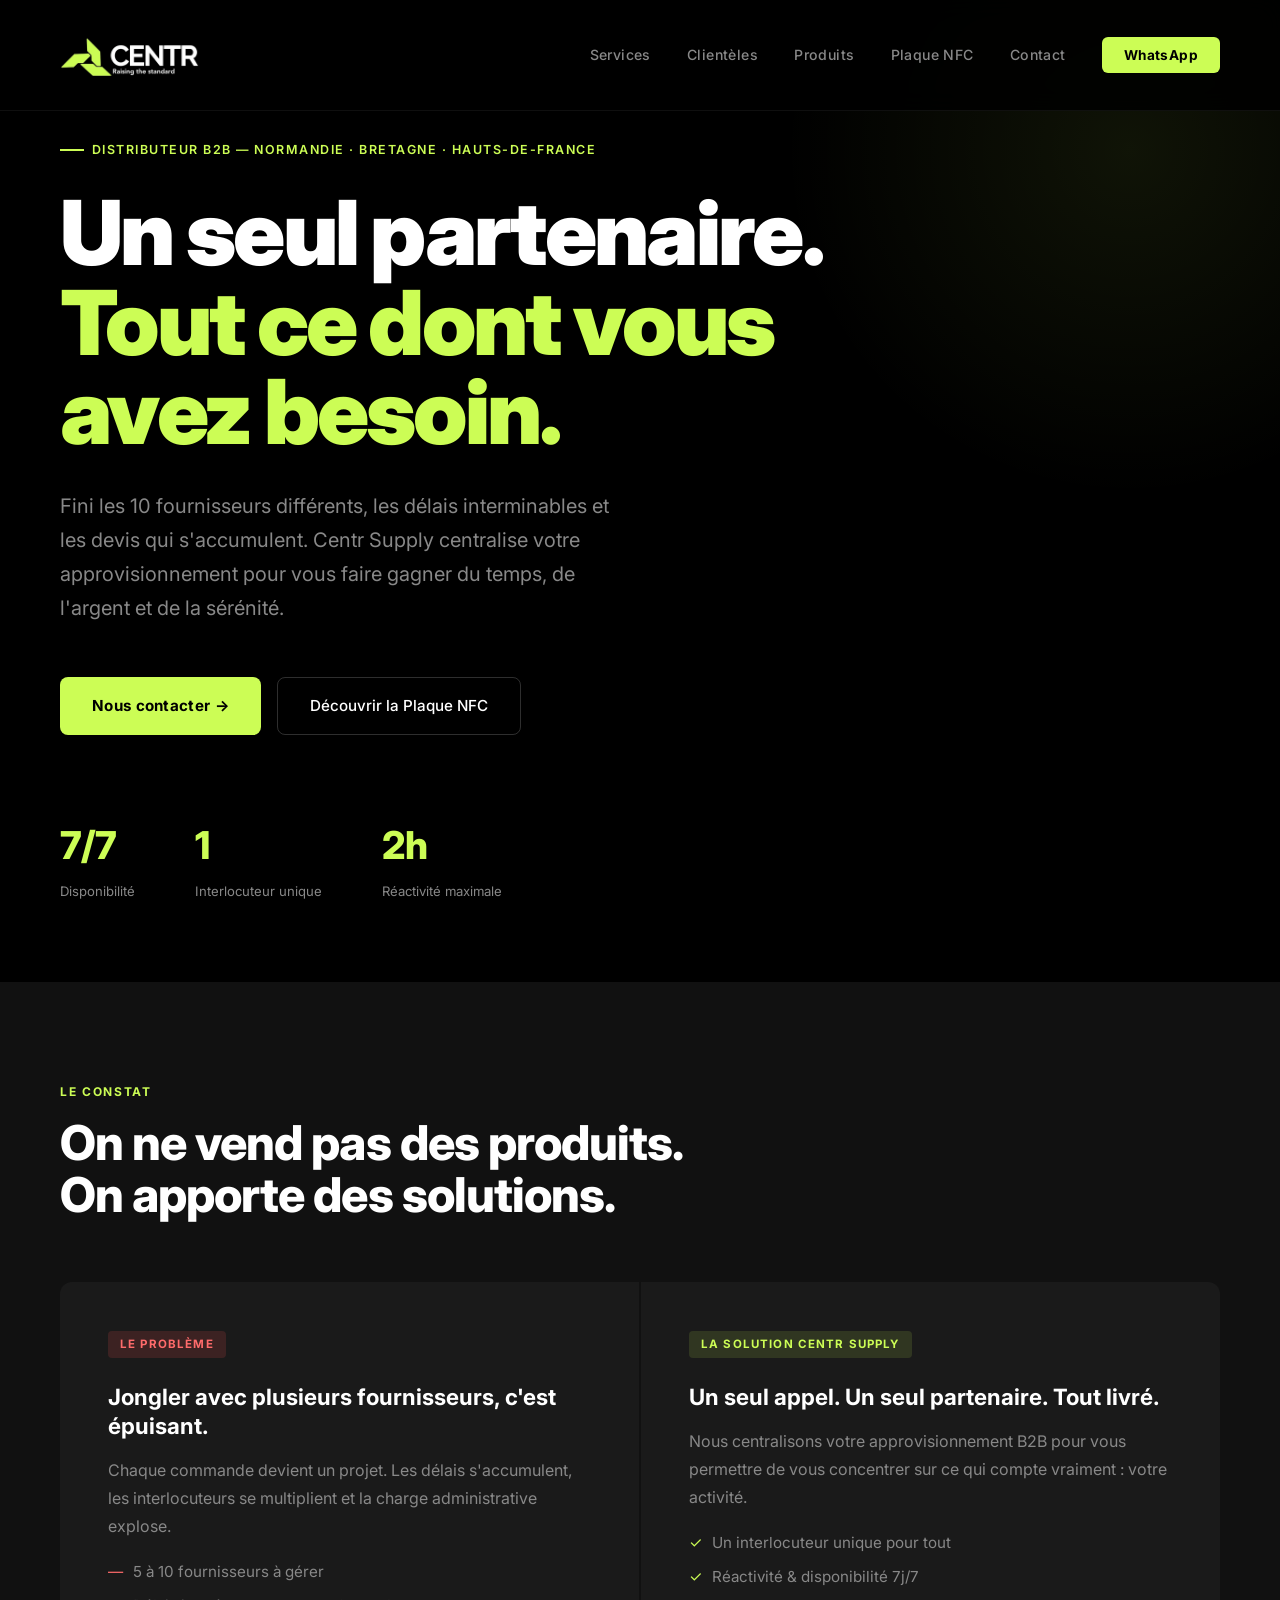
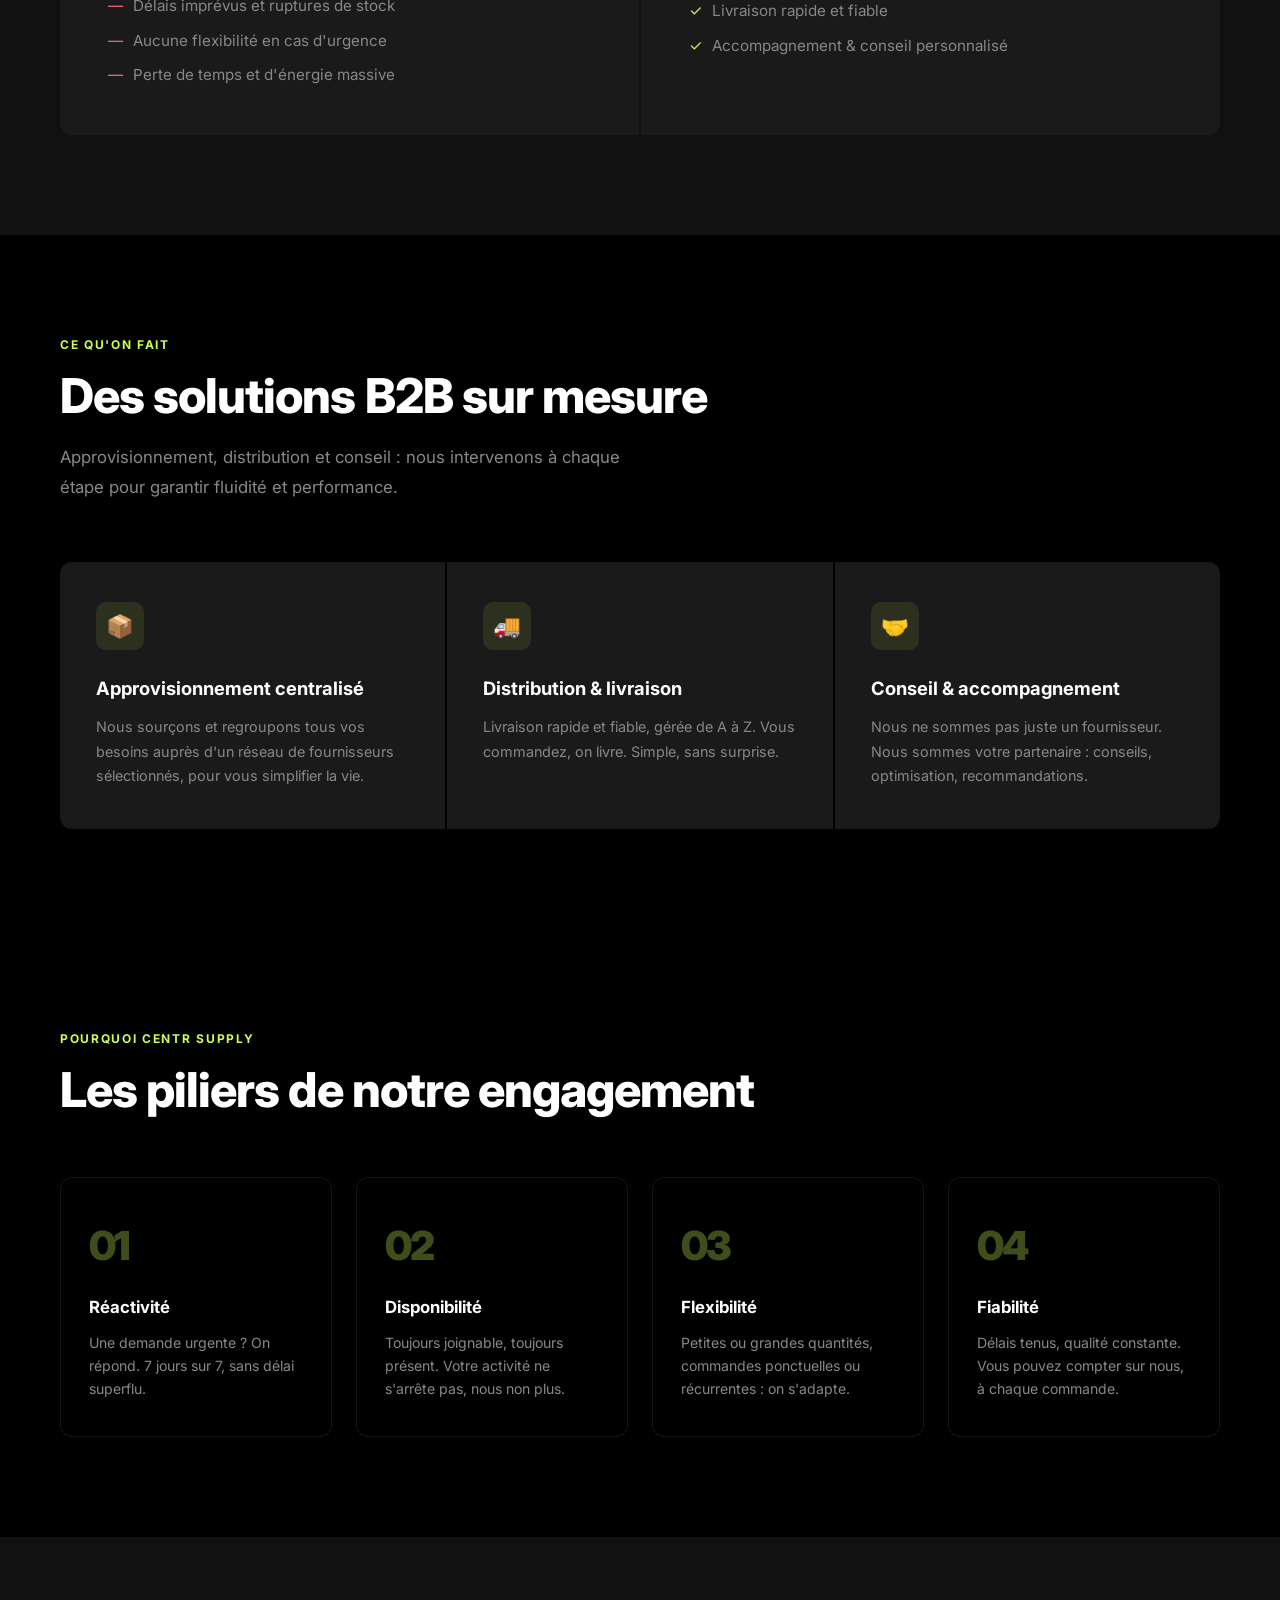
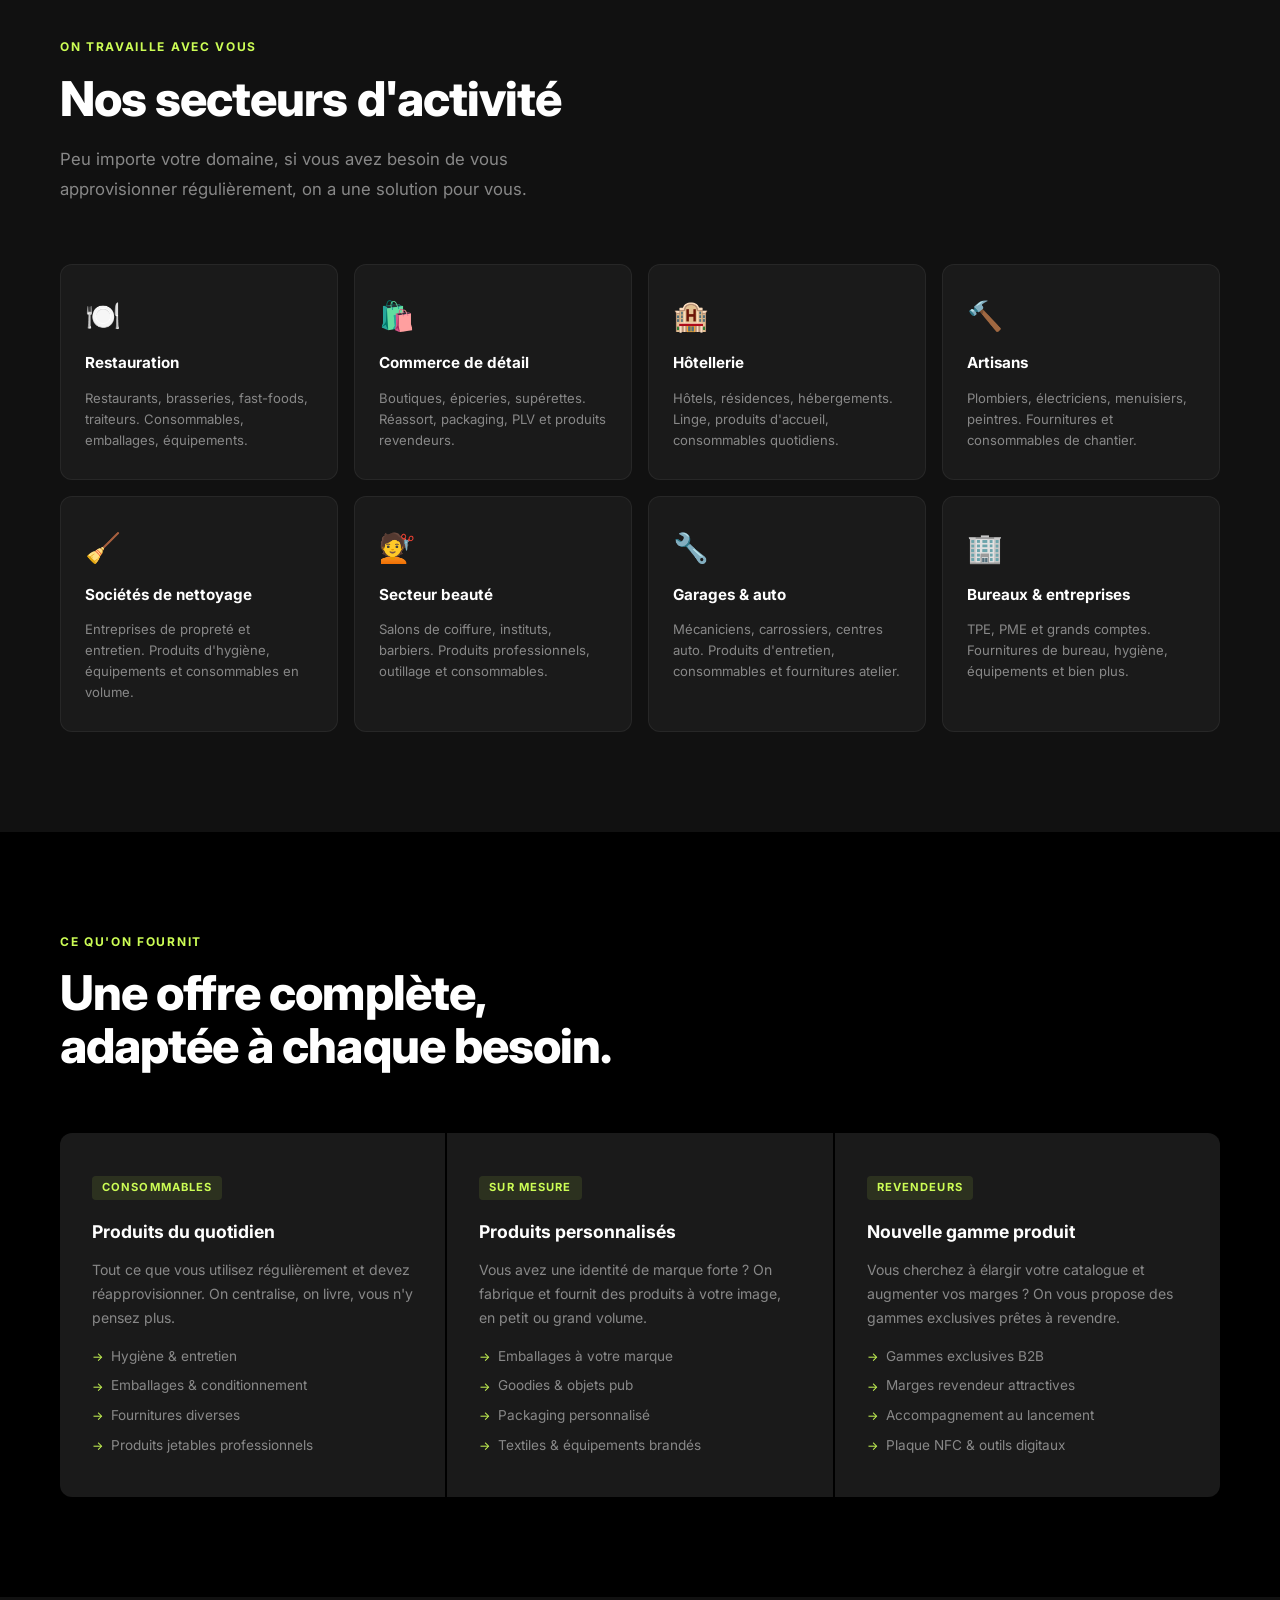
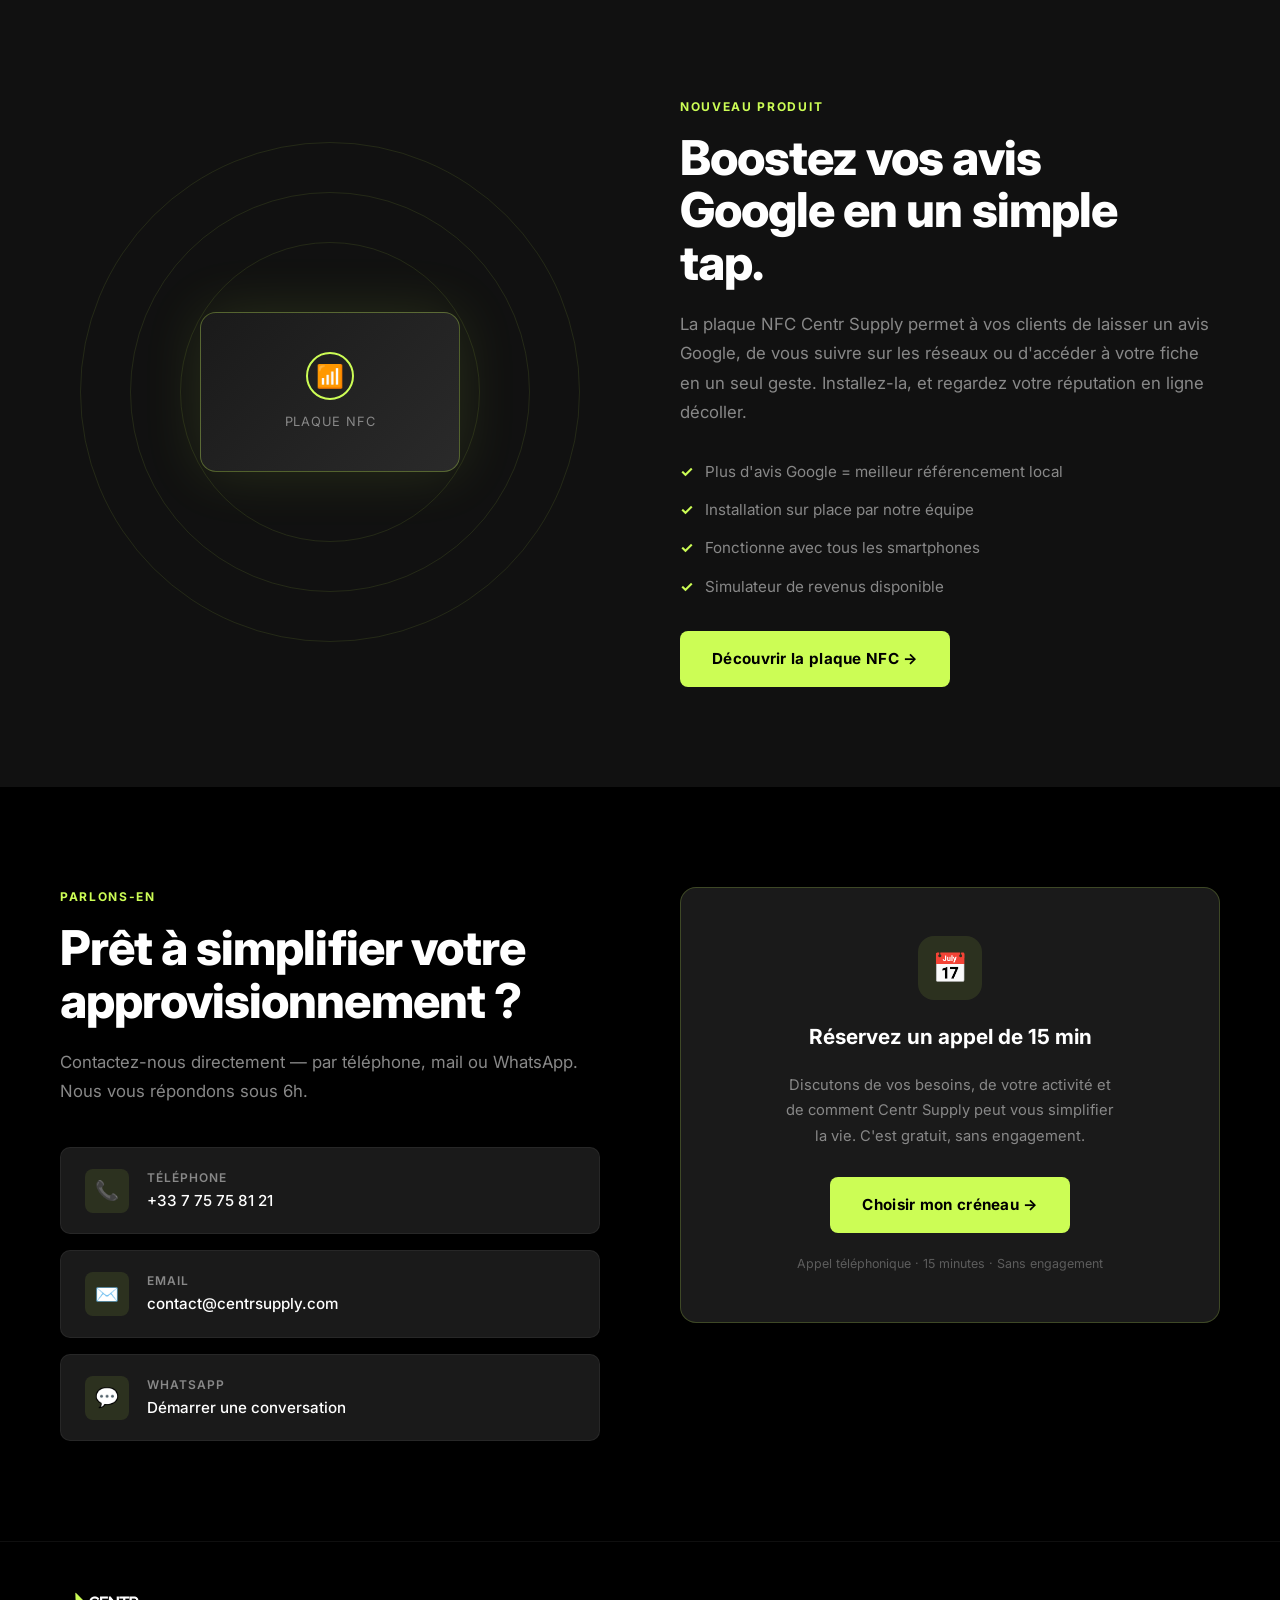
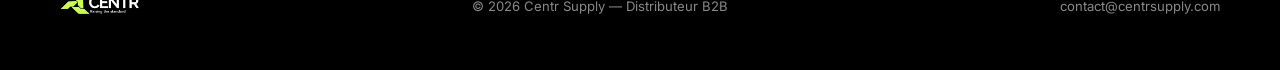
==== commit deb6afdd: "Add files via upload" ====
--- a/index.html
+++ b/index.html
@@ -1,501 +1,1062 @@
 <!DOCTYPE html>
 <html lang="fr">
 <head>
-<meta charset="UTF-8">
-<meta name="viewport" content="width=device-width, initial-scale=1.0">
-<title>Plaque NFC — Centr Supply</title>
-<link rel="preconnect" href="https://fonts.googleapis.com">
-<link rel="preconnect" href="https://fonts.gstatic.com" crossorigin>
-<link href="https://fonts.googleapis.com/css2?family=Inter:wght@400;500;600;700;800;900&display=swap" rel="stylesheet">
-<style>
-  :root{
-    --black:#000000;
-    --white:#ffffff;
-    --green:#ccfd55;
-    --green-dark:#aee03a;
-    --gray:#111111;
-    --gray2:#1a1a1a;
-    --gray3:#2a2a2a;
-    --line:#2a2a2a;
-    --muted:#888888;
-    --radius:18px;
-    --shadow:0 14px 40px rgba(0,0,0,.5);
-    font-size:16px;
+  <meta charset="UTF-8" />
+  <meta name="viewport" content="width=device-width, initial-scale=1.0" />
+
+  <!-- ── SEO ── -->
+  <title>Centr Supply — Distributeur B2B Normandie, Bretagne, Hauts-de-France</title>
+  <meta name="description" content="Centr Supply est votre distributeur B2B en Normandie, Bretagne et Hauts-de-France. Approvisionnement centralisé, livraison rapide, disponible 7j/7. Un seul interlocuteur pour tous vos besoins." />
+  <meta name="keywords" content="distributeur B2B, approvisionnement entreprise, fournisseur Normandie, fournisseur Bretagne, fournisseur Hauts-de-France, consommables professionnels, plaque NFC avis Google" />
+  <meta name="author" content="Centr Supply" />
+  <link rel="canonical" href="https://centrsupply.com/" />
+
+  <!-- ── OPEN GRAPH (partages réseaux sociaux) ── -->
+  <meta property="og:type" content="website" />
+  <meta property="og:url" content="https://centrsupply.com/" />
+  <meta property="og:title" content="Centr Supply — Distributeur B2B Normandie, Bretagne, Hauts-de-France" />
+  <meta property="og:description" content="Un seul partenaire pour tout votre approvisionnement B2B. Réactif, disponible 7j/7, livraison rapide. Normandie · Bretagne · Hauts-de-France." />
+  <meta property="og:image" content="https://centrsupply.com/logo-centr.png" />
+  <meta property="og:locale" content="fr_FR" />
+  <meta property="og:site_name" content="Centr Supply" />
+
+  <!-- ── TWITTER CARD ── -->
+  <meta name="twitter:card" content="summary_large_image" />
+  <meta name="twitter:title" content="Centr Supply — Distributeur B2B" />
+  <meta name="twitter:description" content="Un seul partenaire pour tout votre approvisionnement B2B. Disponible 7j/7." />
+  <meta name="twitter:image" content="https://centrsupply.com/logo-centr.png" />
+
+  <!-- ── SCHEMA.ORG (données structurées pour Google) ── -->
+  <script type="application/ld+json">
+  {
+    "@context": "https://schema.org",
+    "@type": "LocalBusiness",
+    "name": "Centr Supply",
+    "description": "Distributeur B2B spécialisé dans l'approvisionnement et la distribution pour les entreprises. Un interlocuteur unique, disponible 7j/7, pour tous vos besoins en consommables, produits personnalisés et nouvelles gammes.",
+    "url": "https://centrsupply.com",
+    "logo": "https://centrsupply.com/logo-centr.png",
+    "image": "https://centrsupply.com/logo-centr.png",
+    "telephone": "+33775758121",
+    "email": "contact@centrsupply.com",
+    "slogan": "Raising the standard",
+    "areaServed": ["Normandie", "Bretagne", "Hauts-de-France"],
+    "serviceType": ["Distribution B2B", "Approvisionnement", "Produits consommables", "Produits personnalisés", "Plaque NFC"],
+    "openingHours": "Mo-Su 00:00-24:00",
+    "sameAs": [
+      "https://wa.me/message/SCE7XKAHGA56E1"
+    ],
+    "contactPoint": {
+      "@type": "ContactPoint",
+      "telephone": "+33775758121",
+      "contactType": "customer service",
+      "availableLanguage": "French",
+      "contactOption": "TollFree"
+    }
   }
-  *{box-sizing:border-box;margin:0;padding:0}
-  body{
-    font-family:'Inter',system-ui,-apple-system,sans-serif;
-    color:var(--white);background:var(--black);line-height:1.6;-webkit-font-smoothing:antialiased;
-  }
-  a{color:inherit}
-  .wrap{max-width:1080px;margin:0 auto;padding:0 22px}
-  h1,h2,h3{line-height:1.15;font-weight:800;letter-spacing:-.5px}
-  h2{font-size:2.1rem;margin-bottom:.5rem}
-  h2 .lead{display:block;font-size:.82rem;font-weight:700;color:var(--green);text-transform:uppercase;letter-spacing:.14em;margin-bottom:.7rem}
-  section{padding:76px 0;border-bottom:1px solid var(--line)}
-  p.sub{color:var(--muted);max-width:680px;margin-bottom:2.4rem}
-  .em{color:var(--green)}
-  /* HERO */
-  header.hero{background:radial-gradient(900px 500px at 70% -10%,rgba(204,253,85,.12),transparent 60%),var(--black);
-    padding:90px 0 78px;border-bottom:1px solid var(--line)}
-  .badge{display:inline-flex;align-items:center;gap:8px;background:var(--gray2);color:var(--green);font-weight:600;
-    font-size:.82rem;padding:7px 15px;border-radius:99px;margin-bottom:20px;border:1px solid var(--line)}
-  .hero h1{font-size:3.3rem;letter-spacing:-1.5px;margin-bottom:18px;font-weight:900}
-  .hero h1 i{font-style:italic;color:var(--green)}
-  .hero p{font-size:1.18rem;color:var(--muted);max-width:600px;margin-bottom:30px}
-  .hero-grid{display:grid;grid-template-columns:1.1fr .9fr;gap:48px;align-items:center}
-  .cta{display:inline-flex;gap:12px;flex-wrap:wrap}
-  .btn{display:inline-block;background:var(--green);color:var(--black);font-weight:700;
-    padding:14px 26px;border-radius:99px;text-decoration:none;border:none;cursor:pointer;font-size:1rem;transition:.2s}
-  .btn:hover{background:var(--green-dark);transform:translateY(-2px)}
-  .btn.ghost{background:transparent;color:var(--white);border:1.5px solid var(--gray3)}
-  .btn.ghost:hover{background:var(--gray2);border-color:var(--green)}
-  /* plate mockup */
-  .plate-vis{display:flex;justify-content:center}
-  .plate{width:230px;height:300px;border-radius:26px;background:linear-gradient(150deg,var(--gray2),var(--gray3));
-    border:1px solid var(--line);box-shadow:var(--shadow);display:flex;flex-direction:column;align-items:center;
-    justify-content:center;text-align:center;padding:24px;position:relative}
-  .plate .ring{width:90px;height:90px;border-radius:50%;border:3px dashed var(--green);
-    display:flex;align-items:center;justify-content:center;margin-bottom:18px}
-  .plate .ring span{font-size:2.4rem}
-  .plate b{font-size:1.1rem;letter-spacing:.05em;color:var(--white)}
-  .plate small{color:var(--muted);font-size:.78rem;margin-top:6px}
-  .wave{position:absolute;top:-12px;right:-12px;background:var(--green);color:var(--black);font-weight:800;
-    font-size:.8rem;padding:8px 14px;border-radius:12px}
-  /* grid cards */
-  .grid{display:grid;gap:22px}
-  .g3{grid-template-columns:repeat(3,1fr)}
-  .g2{grid-template-columns:repeat(2,1fr)}
-  .card{background:var(--gray);border:1px solid var(--line);border-radius:var(--radius);padding:26px;transition:.2s}
-  .card:hover{border-color:var(--green);transform:translateY(-3px)}
-  .card .ic{width:46px;height:46px;border-radius:12px;background:var(--gray3);color:var(--green);
-    display:flex;align-items:center;justify-content:center;font-size:1.4rem;margin-bottom:14px}
-  .card h3{font-size:1.12rem;margin-bottom:8px;font-weight:700}
-  .card p{color:var(--muted);font-size:.96rem}
-  /* chips */
-  .chips{display:flex;flex-wrap:wrap;gap:12px;margin-top:8px}
-  .chip{background:var(--gray2);border:1px solid var(--line);border-radius:99px;padding:10px 18px;font-weight:600;
-    font-size:.92rem;display:flex;align-items:center;gap:8px}
-  .chip i{font-style:normal}
-  /* photo */
-  .photo-plaque{display:block;width:100%;max-width:680px;margin:0 auto;border-radius:var(--radius);
-    box-shadow:var(--shadow);border:1px solid var(--line)}
-  .photo-ph{background:var(--gray);border-radius:var(--radius);aspect-ratio:16/9;display:flex;
-    flex-direction:column;align-items:center;justify-content:center;text-align:center;border:2px dashed var(--gray3)}
-  .photo-ph .play{width:74px;height:74px;border-radius:50%;background:var(--green);color:var(--black);display:flex;
-    align-items:center;justify-content:center;font-size:1.8rem;margin-bottom:14px}
-  .photo-ph small{color:var(--muted)}
-  /* ROI sim */
-  .sim{background:var(--gray);border:1px solid var(--line);border-radius:24px;padding:34px}
-  .sim-grid{display:grid;grid-template-columns:1fr 1fr;gap:40px;align-items:start}
-  .field{margin-bottom:20px}
-  .field label{display:flex;justify-content:space-between;font-weight:600;font-size:.94rem;margin-bottom:6px}
-  .field label b{color:var(--green)}
-  input[type=range]{width:100%;accent-color:var(--green);height:6px}
-  .field small{color:var(--muted);font-size:.82rem}
-  .results{background:var(--gray2);border:1px solid var(--line);border-radius:18px;padding:28px}
-  .res-row{display:flex;justify-content:space-between;align-items:baseline;padding:12px 0;border-bottom:1px dashed var(--line)}
-  .res-row:last-child{border:none}
-  .res-row span{color:var(--muted);font-size:.95rem}
-  .res-row b{font-size:1.5rem;color:var(--white)}
-  .res-hi{background:var(--green);color:var(--black);border-radius:14px;padding:18px 20px;margin-top:14px;text-align:center}
-  .res-hi b{font-size:2rem;display:block}
-  .res-hi span{opacity:.8;font-size:.9rem}
-  .note{font-size:.85rem;color:var(--muted);margin-top:18px}
-  /* tabs / cases */
-  .tabs{display:flex;flex-wrap:wrap;gap:10px;margin-bottom:26px}
-  .tab{background:var(--gray);border:1.5px solid var(--line);border-radius:99px;padding:10px 20px;font-weight:600;
-    cursor:pointer;font-size:.94rem;transition:.2s;color:var(--muted)}
-  .tab.active{background:var(--green);color:var(--black);border-color:var(--green)}
-  .case{display:none}
-  .case.active{display:grid;grid-template-columns:1fr 1fr;gap:32px;align-items:center;animation:fade .3s}
-  @keyframes fade{from{opacity:0;transform:translateY(8px)}to{opacity:1;transform:none}}
-  .case .txt h3{font-size:1.4rem;margin-bottom:6px}
-  .case .pill{display:inline-block;background:var(--gray3);color:var(--green);font-weight:600;font-size:.8rem;
-    padding:4px 12px;border-radius:99px;margin-bottom:14px}
-  .case .txt p{color:var(--muted)}
-  .case ul{list-style:none;margin-top:14px}
-  .case li{padding:6px 0 6px 26px;position:relative;color:var(--muted)}
-  .case li::before{content:"→";position:absolute;left:0;color:var(--green);font-weight:800}
-  .metrics{background:var(--gray);border:1px solid var(--line);border-radius:18px;padding:26px;display:grid;grid-template-columns:1fr 1fr;gap:18px}
-  .metric b{font-size:1.9rem;color:var(--green);display:block}
-  .metric span{font-size:.85rem;color:var(--muted)}
-  /* price */
-  .price-box{background:var(--gray);border:2px solid var(--line);border-radius:24px;padding:38px 30px}
-  .price-box.hi{border-color:var(--green)}
-  .price-box .tag{display:inline-block;background:var(--green);color:var(--black);font-weight:800;font-size:.78rem;
-    padding:6px 14px;border-radius:99px;margin-bottom:16px}
-  .price-box .tag.alt{background:var(--gray3);color:var(--green)}
-  .price{font-size:3.2rem;font-weight:900;color:var(--white)}
-  .price small{font-size:1.05rem;color:var(--muted);font-weight:600}
-  .price-box>p{color:var(--muted);margin-top:6px}
-  .price-box ul{list-style:none;margin:22px 0 0}
-  .price-box li{padding:8px 0 8px 30px;position:relative;color:var(--muted)}
-  .price-box li::before{content:"✓";position:absolute;left:0;color:var(--green);font-weight:800}
-  /* steps */
-  .steps{display:grid;grid-template-columns:repeat(3,1fr);gap:22px;counter-reset:s}
-  .step::before{counter-increment:s;content:counter(s,decimal-leading-zero);font-size:1.6rem;font-weight:900;
-    color:var(--green);display:block;margin-bottom:10px}
-  .step h3{font-size:1.05rem;margin-bottom:6px}
-  .step p{color:var(--muted);font-size:.94rem}
-  /* footer */
-  footer{background:radial-gradient(700px 400px at 50% 0%,rgba(204,253,85,.1),transparent 60%),var(--black);
-    text-align:center;padding:78px 0}
-  footer h2{font-size:2.3rem;margin-bottom:14px}
-  footer p{color:var(--muted);max-width:520px;margin:0 auto 28px}
-  footer .meta{display:block;margin-top:30px;font-size:.95rem;color:var(--muted)}
-  footer .meta a{color:var(--green);font-weight:700;text-decoration:none}
-  footer .copy{display:block;margin-top:10px;font-size:.82rem;color:#555}
-  @media(max-width:860px){
-    .hero-grid,.sim-grid,.case.active,.g3,.g2,.steps{grid-template-columns:1fr}
-    .hero h1{font-size:2.3rem}
-    .plate-vis{order:-1}
-  }
-</style>
+  </script>
+
+  <link rel="preconnect" href="https://fonts.googleapis.com" />
+  <link rel="preconnect" href="https://fonts.gstatic.com" crossorigin />
+  <link href="https://fonts.googleapis.com/css2?family=Inter:wght@300;400;500;600;700;800;900&display=swap" rel="stylesheet" />
+  <style>
+    *, *::before, *::after { box-sizing: border-box; margin: 0; padding: 0; }
+    :root {
+      --black: #000000;
+      --white: #ffffff;
+      --green: #ccfd55;
+      --gray: #111111;
+      --gray2: #1a1a1a;
+      --gray3: #2a2a2a;
+      --text-muted: #888;
+    }
+    html { scroll-behavior: smooth; }
+    body {
+      background: var(--black);
+      color: var(--white);
+      font-family: 'Inter', sans-serif;
+      font-size: 16px;
+      line-height: 1.6;
+      overflow-x: hidden;
+    }
+    /* ── NAV ── */
+    nav {
+      position: fixed;
+      top: 0; left: 0; right: 0;
+      z-index: 100;
+      display: flex;
+      align-items: center;
+      justify-content: space-between;
+      padding: 20px 60px;
+      background: rgba(0,0,0,0.85);
+      backdrop-filter: blur(12px);
+      border-bottom: 1px solid rgba(255,255,255,0.06);
+    }
+    .nav-logo img {
+      height: 70px;
+      width: auto;
+      display: block;
+    }
+    /* ── HAMBURGER ── */
+    .hamburger {
+      display: none;
+      flex-direction: column;
+      gap: 5px;
+      cursor: pointer;
+      padding: 4px;
+      background: none;
+      border: none;
+      z-index: 200;
+    }
+    .hamburger span {
+      display: block;
+      width: 24px;
+      height: 2px;
+      background: var(--white);
+      border-radius: 2px;
+      transition: all 0.3s;
+    }
+    .hamburger.open span:nth-child(1) { transform: translateY(7px) rotate(45deg); }
+    .hamburger.open span:nth-child(2) { opacity: 0; }
+    .hamburger.open span:nth-child(3) { transform: translateY(-7px) rotate(-45deg); }
+    /* ── MOBILE MENU OVERLAY ── */
+    .mobile-menu {
+      display: none;
+      position: fixed;
+      top: 0; left: 0; right: 0; bottom: 0;
+      background: rgba(0,0,0,0.97);
+      z-index: 150;
+      flex-direction: column;
+      align-items: center;
+      justify-content: center;
+      gap: 0;
+    }
+    .mobile-menu.open { display: flex; }
+    .mobile-menu a {
+      color: var(--white);
+      text-decoration: none;
+      font-size: 1.6rem;
+      font-weight: 700;
+      padding: 18px 0;
+      letter-spacing: -0.01em;
+      border-bottom: 1px solid rgba(255,255,255,0.06);
+      width: 80%;
+      text-align: center;
+      transition: color 0.2s;
+    }
+    .mobile-menu a:hover { color: var(--green); }
+    .mobile-menu a:last-child { border-bottom: none; }
+    .mobile-menu .mob-cta {
+      margin-top: 24px;
+      background: var(--green);
+      color: var(--black) !important;
+      padding: 16px 40px;
+      border-radius: 8px;
+      font-size: 1rem !important;
+      font-weight: 800;
+      border: none;
+    }
+    .nav-links {
+      display: flex;
+      gap: 36px;
+      list-style: none;
+    }
+    .nav-links a {
+      color: var(--text-muted);
+      text-decoration: none;
+      font-size: 0.88rem;
+      font-weight: 500;
+      letter-spacing: 0.03em;
+      transition: color 0.2s;
+    }
+    .nav-links a:hover { color: var(--white); }
+    .nav-cta {
+      background: var(--green);
+      color: var(--black) !important;
+      padding: 10px 22px;
+      border-radius: 6px;
+      font-weight: 700 !important;
+      font-size: 0.85rem !important;
+      letter-spacing: 0.04em;
+      transition: opacity 0.2s !important;
+    }
+    .nav-cta:hover { opacity: 0.85; color: var(--black) !important; }
+    /* ── HERO ── */
+    .hero {
+      min-height: 100vh;
+      display: flex;
+      flex-direction: column;
+      justify-content: center;
+      padding: 140px 60px 80px;
+      position: relative;
+      overflow: hidden;
+    }
+    .hero::before {
+      content: '';
+      position: absolute;
+      top: -200px; right: -200px;
+      width: 700px; height: 700px;
+      background: radial-gradient(circle, rgba(204,253,85,0.08) 0%, transparent 70%);
+      pointer-events: none;
+    }
+    .hero-eyebrow {
+      display: inline-flex;
+      align-items: center;
+      gap: 8px;
+      font-size: 0.78rem;
+      font-weight: 600;
+      letter-spacing: 0.12em;
+      text-transform: uppercase;
+      color: var(--green);
+      margin-bottom: 28px;
+    }
+    .hero-eyebrow::before {
+      content: '';
+      width: 24px; height: 2px;
+      background: var(--green);
+    }
+    .hero h1 {
+      font-size: clamp(3rem, 7vw, 6rem);
+      font-weight: 900;
+      line-height: 1.0;
+      letter-spacing: -0.03em;
+      max-width: 900px;
+      margin-bottom: 32px;
+    }
+    .hero h1 em {
+      font-style: normal;
+      color: var(--green);
+    }
+    .hero-sub {
+      font-size: clamp(1rem, 2vw, 1.25rem);
+      color: var(--text-muted);
+      max-width: 560px;
+      line-height: 1.7;
+      margin-bottom: 52px;
+    }
+    .hero-actions {
+      display: flex;
+      gap: 16px;
+      flex-wrap: wrap;
+    }
+    .btn-primary {
+      background: var(--green);
+      color: var(--black);
+      padding: 16px 32px;
+      border-radius: 8px;
+      font-weight: 700;
+      font-size: 0.95rem;
+      text-decoration: none;
+      letter-spacing: 0.02em;
+      transition: opacity 0.2s, transform 0.2s;
+      display: inline-flex;
+      align-items: center;
+      gap: 8px;
+    }
+    .btn-primary:hover { opacity: 0.88; transform: translateY(-1px); }
+    .btn-secondary {
+      border: 1px solid rgba(255,255,255,0.18);
+      color: var(--white);
+      padding: 16px 32px;
+      border-radius: 8px;
+      font-weight: 500;
+      font-size: 0.95rem;
+      text-decoration: none;
+      transition: border-color 0.2s, background 0.2s;
+      display: inline-flex;
+      align-items: center;
+      gap: 8px;
+    }
+    .btn-secondary:hover { border-color: var(--green); background: rgba(204,253,85,0.05); }
+    .hero-stats {
+      display: flex;
+      gap: 60px;
+      margin-top: 80px;
+      flex-wrap: wrap;
+    }
+    .stat-item {}
+    .stat-num {
+      font-size: 2.4rem;
+      font-weight: 800;
+      color: var(--green);
+      letter-spacing: -0.02em;
+    }
+    .stat-label {
+      font-size: 0.82rem;
+      color: var(--text-muted);
+      margin-top: 4px;
+      font-weight: 400;
+    }
+    /* ── SECTIONS ── */
+    section { padding: 100px 60px; }
+    .section-label {
+      font-size: 0.75rem;
+      font-weight: 700;
+      letter-spacing: 0.14em;
+      text-transform: uppercase;
+      color: var(--green);
+      margin-bottom: 16px;
+    }
+    .section-title {
+      font-size: clamp(2rem, 4vw, 3rem);
+      font-weight: 800;
+      letter-spacing: -0.02em;
+      line-height: 1.1;
+      max-width: 700px;
+      margin-bottom: 20px;
+    }
+    .section-desc {
+      color: var(--text-muted);
+      font-size: 1.05rem;
+      max-width: 560px;
+      line-height: 1.75;
+    }
+    /* ── PROBLEM / SOLUTION ── */
+    .problem-section {
+      background: var(--gray);
+    }
+    .ps-grid {
+      display: grid;
+      grid-template-columns: 1fr 1fr;
+      gap: 2px;
+      margin-top: 60px;
+    }
+    .ps-card {
+      padding: 48px;
+      background: var(--gray2);
+    }
+    .ps-card:first-child { border-radius: 12px 0 0 12px; }
+    .ps-card:last-child { border-radius: 0 12px 12px 0; }
+    .ps-tag {
+      display: inline-block;
+      padding: 4px 12px;
+      border-radius: 4px;
+      font-size: 0.72rem;
+      font-weight: 700;
+      letter-spacing: 0.1em;
+      text-transform: uppercase;
+      margin-bottom: 24px;
+    }
+    .tag-problem { background: rgba(255,80,80,0.15); color: #ff6b6b; }
+    .tag-solution { background: rgba(204,253,85,0.12); color: var(--green); }
+    .ps-card h3 {
+      font-size: 1.4rem;
+      font-weight: 700;
+      margin-bottom: 16px;
+      line-height: 1.3;
+    }
+    .ps-card p {
+      color: var(--text-muted);
+      line-height: 1.75;
+    }
+    .ps-card ul {
+      list-style: none;
+      margin-top: 20px;
+      display: flex;
+      flex-direction: column;
+      gap: 10px;
+    }
+    .ps-card ul li {
+      display: flex;
+      align-items: flex-start;
+      gap: 10px;
+      color: var(--text-muted);
+      font-size: 0.95rem;
+    }
+    .ps-card ul li::before {
+      content: '—';
+      color: #ff6b6b;
+      flex-shrink: 0;
+    }
+    .ps-card.solution ul li::before {
+      content: '✓';
+      color: var(--green);
+    }
+    /* ── SERVICES ── */
+    .services-grid {
+      display: grid;
+      grid-template-columns: repeat(3, 1fr);
+      gap: 2px;
+      margin-top: 60px;
+    }
+    .service-card {
+      background: var(--gray2);
+      padding: 40px 36px;
+      border-radius: 0;
+      transition: background 0.2s;
+    }
+    .service-card:first-child { border-radius: 12px 0 0 12px; }
+    .service-card:last-child { border-radius: 0 12px 12px 0; }
+    .service-card:hover { background: var(--gray3); }
+    .service-icon {
+      width: 48px; height: 48px;
+      background: rgba(204,253,85,0.1);
+      border-radius: 10px;
+      display: flex;
+      align-items: center;
+      justify-content: center;
+      font-size: 1.4rem;
+      margin-bottom: 24px;
+    }
+    .service-card h3 {
+      font-size: 1.15rem;
+      font-weight: 700;
+      margin-bottom: 12px;
+    }
+    .service-card p {
+      color: var(--text-muted);
+      font-size: 0.9rem;
+      line-height: 1.7;
+    }
+    /* ── PILLARS ── */
+    .pillars-section { background: var(--black); }
+    .pillars-grid {
+      display: grid;
+      grid-template-columns: repeat(4, 1fr);
+      gap: 24px;
+      margin-top: 60px;
+    }
+    .pillar-card {
+      border: 1px solid rgba(255,255,255,0.08);
+      border-radius: 12px;
+      padding: 36px 28px;
+      transition: border-color 0.3s, background 0.3s;
+    }
+    .pillar-card:hover {
+      border-color: var(--green);
+      background: rgba(204,253,85,0.03);
+    }
+    .pillar-num {
+      font-size: 2.5rem;
+      font-weight: 900;
+      color: var(--green);
+      opacity: 0.3;
+      letter-spacing: -0.04em;
+      margin-bottom: 16px;
+    }
+    .pillar-card h3 {
+      font-size: 1.05rem;
+      font-weight: 700;
+      margin-bottom: 10px;
+    }
+    .pillar-card p {
+      color: var(--text-muted);
+      font-size: 0.88rem;
+      line-height: 1.65;
+    }
+    /* ── NFC TEASER ── */
+    .nfc-teaser {
+      background: var(--gray);
+    }
+    .nfc-inner {
+      display: grid;
+      grid-template-columns: 1fr 1fr;
+      gap: 80px;
+      align-items: center;
+    }
+    .nfc-visual {
+      position: relative;
+      height: 400px;
+      display: flex;
+      align-items: center;
+      justify-content: center;
+    }
+    .nfc-card-mock {
+      width: 260px; height: 160px;
+      background: linear-gradient(135deg, #1a1a1a 0%, #2a2a2a 100%);
+      border-radius: 16px;
+      border: 1px solid rgba(204,253,85,0.3);
+      display: flex;
+      flex-direction: column;
+      align-items: center;
+      justify-content: center;
+      gap: 12px;
+      box-shadow: 0 0 60px rgba(204,253,85,0.12);
+    }
+    .nfc-icon {
+      width: 48px; height: 48px;
+      border: 2px solid var(--green);
+      border-radius: 50%;
+      display: flex;
+      align-items: center;
+      justify-content: center;
+      font-size: 1.4rem;
+    }
+    .nfc-card-mock span {
+      font-size: 0.8rem;
+      color: var(--text-muted);
+      letter-spacing: 0.06em;
+      text-transform: uppercase;
+    }
+    .nfc-rings {
+      position: absolute;
+      top: 50%; left: 50%;
+      transform: translate(-50%, -50%);
+    }
+    .nfc-rings span {
+      position: absolute;
+      border: 1px solid rgba(204,253,85,0.1);
+      border-radius: 50%;
+      top: 50%; left: 50%;
+      transform: translate(-50%, -50%);
+      animation: pulse-ring 3s ease-out infinite;
+    }
+    .nfc-rings span:nth-child(1) { width: 300px; height: 300px; animation-delay: 0s; }
+    .nfc-rings span:nth-child(2) { width: 400px; height: 400px; animation-delay: 0.8s; }
+    .nfc-rings span:nth-child(3) { width: 500px; height: 500px; animation-delay: 1.6s; }
+    @keyframes pulse-ring {
+      0% { opacity: 0.6; transform: translate(-50%, -50%) scale(0.95); }
+      100% { opacity: 0; transform: translate(-50%, -50%) scale(1.05); }
+    }
+    .nfc-content .section-title { max-width: 500px; }
+    .nfc-bullets {
+      list-style: none;
+      margin: 32px 0;
+      display: flex;
+      flex-direction: column;
+      gap: 14px;
+    }
+    .nfc-bullets li {
+      display: flex;
+      align-items: center;
+      gap: 12px;
+      font-size: 0.95rem;
+      color: var(--text-muted);
+    }
+    .nfc-bullets li::before {
+      content: '✓';
+      color: var(--green);
+      font-weight: 700;
+      flex-shrink: 0;
+    }
+    /* ── CONTACT ── */
+    .contact-section {
+      background: var(--black);
+    }
+    .contact-inner {
+      display: grid;
+      grid-template-columns: 1fr 1fr;
+      gap: 80px;
+      align-items: start;
+    }
+    .contact-cards {
+      display: flex;
+      flex-direction: column;
+      gap: 16px;
+      margin-top: 40px;
+    }
+    .contact-card {
+      display: flex;
+      align-items: center;
+      gap: 18px;
+      padding: 20px 24px;
+      background: var(--gray2);
+      border-radius: 10px;
+      text-decoration: none;
+      border: 1px solid rgba(255,255,255,0.06);
+      transition: border-color 0.2s, background 0.2s;
+    }
+    .contact-card:hover {
+      border-color: var(--green);
+      background: rgba(204,253,85,0.04);
+    }
+    .contact-card-icon {
+      width: 44px; height: 44px;
+      background: rgba(204,253,85,0.1);
+      border-radius: 8px;
+      display: flex;
+      align-items: center;
+      justify-content: center;
+      font-size: 1.2rem;
+      flex-shrink: 0;
+    }
+    .contact-card-info {}
+    .contact-card-label {
+      font-size: 0.75rem;
+      color: var(--text-muted);
+      text-transform: uppercase;
+      letter-spacing: 0.08em;
+      font-weight: 600;
+    }
+    .contact-card-value {
+      font-size: 0.95rem;
+      color: var(--white);
+      font-weight: 500;
+      margin-top: 2px;
+    }
+    /* ── CALENDLY / CONTACT ── */
+    .calendly-box {
+      background: var(--gray2);
+      border: 1px solid rgba(204,253,85,0.2);
+      border-radius: 16px;
+      padding: 48px;
+      display: flex;
+      flex-direction: column;
+      align-items: center;
+      text-align: center;
+      gap: 20px;
+    }
+    .calendly-icon {
+      width: 64px; height: 64px;
+      background: rgba(204,253,85,0.1);
+      border-radius: 16px;
+      display: flex;
+      align-items: center;
+      justify-content: center;
+      font-size: 1.8rem;
+    }
+    .calendly-box h3 {
+      font-size: 1.3rem;
+      font-weight: 700;
+    }
+    .calendly-box p {
+      color: var(--text-muted);
+      font-size: 0.92rem;
+      max-width: 340px;
+      line-height: 1.7;
+    }
+    /* ── FOOTER ── */
+    footer {
+      border-top: 1px solid rgba(255,255,255,0.06);
+      padding: 40px 60px;
+      display: flex;
+      align-items: center;
+      justify-content: space-between;
+      flex-wrap: wrap;
+      gap: 16px;
+    }
+    .footer-logo img {
+      height: 40px;
+      width: auto;
+    }
+    .footer-copy {
+      font-size: 0.82rem;
+      color: var(--text-muted);
+    }
+    /* ── CLIENTÈLES ── */
+    .clienteles-section { background: var(--gray); }
+    .clienteles-grid {
+      display: grid;
+      grid-template-columns: repeat(4, 1fr);
+      gap: 16px;
+      margin-top: 60px;
+    }
+    .client-card {
+      background: var(--gray2);
+      border-radius: 12px;
+      padding: 28px 24px;
+      border: 1px solid rgba(255,255,255,0.06);
+      transition: border-color 0.3s, background 0.3s;
+      display: flex;
+      flex-direction: column;
+      gap: 12px;
+    }
+    .client-card:hover {
+      border-color: var(--green);
+      background: rgba(204,253,85,0.03);
+    }
+    .client-card-icon { font-size: 1.8rem; }
+    .client-card h3 { font-size: 0.95rem; font-weight: 700; }
+    .client-card p { color: var(--text-muted); font-size: 0.82rem; line-height: 1.6; }
+    /* ── PRODUITS ── */
+    .produits-section { background: var(--black); }
+    .produits-grid {
+      display: grid;
+      grid-template-columns: repeat(3, 1fr);
+      gap: 2px;
+      margin-top: 60px;
+    }
+    .produit-card {
+      background: var(--gray2);
+      padding: 40px 32px;
+      transition: background 0.2s;
+    }
+    .produit-card:first-child { border-radius: 12px 0 0 12px; }
+    .produit-card:last-child { border-radius: 0 12px 12px 0; }
+    .produit-card:hover { background: var(--gray3); }
+    .produit-tag {
+      display: inline-block;
+      padding: 3px 10px;
+      background: rgba(204,253,85,0.1);
+      color: var(--green);
+      border-radius: 4px;
+      font-size: 0.7rem;
+      font-weight: 700;
+      letter-spacing: 0.1em;
+      text-transform: uppercase;
+      margin-bottom: 18px;
+    }
+    .produit-card h3 { font-size: 1.1rem; font-weight: 700; margin-bottom: 12px; }
+    .produit-card p { color: var(--text-muted); font-size: 0.88rem; line-height: 1.7; }
+    .produit-list {
+      list-style: none;
+      margin-top: 16px;
+      display: flex;
+      flex-direction: column;
+      gap: 8px;
+    }
+    .produit-list li {
+      font-size: 0.85rem;
+      color: var(--text-muted);
+      display: flex;
+      align-items: center;
+      gap: 8px;
+    }
+    .produit-list li::before {
+      content: '→';
+      color: var(--green);
+      font-size: 0.75rem;
+    }
+    /* ── MOBILE ── */
+    @media (max-width: 900px) {
+      nav { padding: 14px 20px; }
+      .nav-links { display: none; }
+      .hamburger { display: flex; }
+      section { padding: 60px 20px; }
+      .hero { padding: 110px 20px 60px; }
+      .hero h1 { font-size: 2.4rem; }
+      .hero-sub { font-size: 1rem; }
+      .hero-actions { flex-direction: column; }
+      .hero-actions a { text-align: center; justify-content: center; }
+      .hero-stats { gap: 28px; margin-top: 48px; }
+      .stat-num { font-size: 1.8rem; }
+      .ps-grid { grid-template-columns: 1fr; gap: 2px; }
+      .ps-card { padding: 32px 24px; }
+      .ps-card:first-child { border-radius: 12px 12px 0 0; }
+      .ps-card:last-child { border-radius: 0 0 12px 12px; }
+      .services-grid { grid-template-columns: 1fr; gap: 2px; }
+      .service-card:first-child { border-radius: 12px 12px 0 0; }
+      .service-card:last-child { border-radius: 0 0 12px 12px; }
+      .pillars-grid { grid-template-columns: 1fr 1fr; gap: 12px; }
+      .pillar-card { padding: 24px 18px; }
+      .clienteles-grid { grid-template-columns: 1fr 1fr; gap: 12px; }
+      .client-card { padding: 20px 16px; }
+      .produits-grid { grid-template-columns: 1fr; gap: 2px; }
+      .produit-card:first-child { border-radius: 12px 12px 0 0; }
+      .produit-card:last-child { border-radius: 0 0 12px 12px; }
+      .nfc-inner { grid-template-columns: 1fr; gap: 40px; }
+      .nfc-visual { height: 220px; }
+      .nfc-rings span:nth-child(3) { display: none; }
+      .contact-inner { grid-template-columns: 1fr; gap: 40px; }
+      .calendly-box { padding: 32px 20px; }
+      .section-title { font-size: 1.8rem; }
+      footer { padding: 28px 20px; flex-direction: column; align-items: flex-start; gap: 10px; }
+    }
+    @media (max-width: 480px) {
+      .pillars-grid { grid-template-columns: 1fr; }
+      .clienteles-grid { grid-template-columns: 1fr; }
+      .hero-stats { flex-wrap: wrap; gap: 20px; }
+    }
+  </style>
 </head>
 <body>
-
-<header class="hero">
-  <div class="wrap hero-grid">
-    <div>
-      <span class="badge">⚡ Plaque NFC · propulsé par <a href="https://centrsupply.com" target="_blank" rel="noopener" style="text-decoration:underline">Centr Supply</a></span>
-      <h1>Un tap. <i>Tous vos liens.</i></h1>
-      <p>La plaque NFC Centr Supply transforme chaque client satisfait en ambassadeur. Un simple geste : avis Google, réseaux sociaux, site web — sans application, sans friction.</p>
-      <div class="cta">
-        <a class="btn" href="#roi">Calculer mon gain →</a>
-        <a class="btn ghost" href="#contact">Je veux ma plaque</a>
-      </div>
-    </div>
-    <div class="plate-vis">
-      <div class="plate">
-        <div class="wave">📲 Tap</div>
-        <div class="ring"><span>📶</span></div>
-        <b>VOS LIENS</b>
-        <small>Avis · Réseaux · Site · Menu</small>
-      </div>
-    </div>
+<!-- MOBILE MENU -->
+<div class="mobile-menu" id="mobileMenu">
+  <a href="#services" onclick="closeMenu()">Services</a>
+  <a href="#clienteles" onclick="closeMenu()">Clientèles</a>
+  <a href="#produits" onclick="closeMenu()">Produits</a>
+  <a href="plaque-nfc/" onclick="closeMenu()">Plaque NFC</a>
+  <a href="#contact" onclick="closeMenu()">Contact</a>
+  <a href="https://wa.me/message/SCE7XKAHGA56E1" target="_blank" class="mob-cta" onclick="closeMenu()">💬 WhatsApp</a>
+</div>
+<!-- NAV -->
+<nav>
+  <a href="/" class="nav-logo"><img src="logo-centr.png" alt="Centr Supply — Distributeur B2B" /></a>
+  <ul class="nav-links">
+    <li><a href="#services">Services</a></li>
+    <li><a href="#clienteles">Clientèles</a></li>
+    <li><a href="#produits">Produits</a></li>
+    <li><a href="plaque-nfc/">Plaque NFC</a></li>
+    <li><a href="#contact">Contact</a></li>
+    <li><a href="https://wa.me/message/SCE7XKAHGA56E1" target="_blank" class="nav-cta">WhatsApp</a></li>
+  </ul>
+  <button class="hamburger" id="hamburger" onclick="toggleMenu()" aria-label="Menu">
+    <span></span><span></span><span></span>
+  </button>
+</nav>
+<!-- HERO -->
+<section class="hero">
+  <div class="hero-eyebrow">Distributeur B2B — Normandie · Bretagne · Hauts-de-France</div>
+  <h1>Un seul partenaire.<br /><em>Tout ce dont vous avez besoin.</em></h1>
+  <p class="hero-sub">
+    Fini les 10 fournisseurs différents, les délais interminables et les devis qui s'accumulent. Centr Supply centralise votre approvisionnement pour vous faire gagner du temps, de l'argent et de la sérénité.
+  </p>
+  <div class="hero-actions">
+    <a href="#contact" class="btn-primary">Nous contacter →</a>
+    <a href="plaque-nfc/" class="btn-secondary">Découvrir la Plaque NFC</a>
   </div>
-</header>
-
-<!-- INTÉRÊT -->
-<section>
-  <div class="wrap">
-    <h2><span class="lead">L'intérêt</span>Votre réputation en ligne, <span class="em">automatisée</span></h2>
-    <p class="sub">Le NFC supprime toute friction. Un simple contact transforme un client satisfait en avis Google, en abonné ou en visite sur votre site.</p>
-    <div class="grid g3">
-      <div class="card"><div class="ic">⚡</div><h3>Instantané</h3><p>Le client pose son téléphone, la page s'ouvre. Aucune appli, aucune saisie.</p></div>
-      <div class="card"><div class="ic">⭐</div><h3>Plus d'avis Google</h3><p>Captez l'avis au pic de satisfaction, directement en boutique.</p></div>
-      <div class="card"><div class="ic">🚀</div><h3>Meilleur référencement local</h3><p>Plus d'avis récents = plus de visibilité sur Google = plus de clients.</p></div>
-      <div class="card"><div class="ic">📲</div><h3>Croissance réseaux sociaux</h3><p>Gagnez des abonnés Instagram, TikTok et Facebook organiquement.</p></div>
-      <div class="card"><div class="ic">🔁</div><h3>Modifiable à tout moment</h3><p>Changez la destination quand vous voulez. La plaque, elle, ne bouge pas.</p></div>
-      <div class="card"><div class="ic">♾️</div><h3>Sans abonnement</h3><p>Un paiement unique. La plaque fonctionne à vie, sans frais récurrents.</p></div>
+  <div class="hero-stats">
+    <div class="stat-item">
+      <div class="stat-num">7/7</div>
+      <div class="stat-label">Disponibilité</div>
+    </div>
+    <div class="stat-item">
+      <div class="stat-num">1</div>
+      <div class="stat-label">Interlocuteur unique</div>
+    </div>
+    <div class="stat-item">
+      <div class="stat-num">2h</div>
+      <div class="stat-label">Réactivité maximale</div>
     </div>
   </div>
 </section>
-
-<!-- OUTIL -->
-<section>
-  <div class="wrap">
-    <h2><span class="lead">Notre outil exclusif</span>Tous vos liens en <span class="em">un seul endroit</span></h2>
-    <p class="sub">Nous avons développé en interne notre propre outil de centralisation de liens — une version maison de Linktree, conçue pour les professionnels. C'est nous qui gérons tout.</p>
-    <div class="grid g2">
-      <div class="card">
-        <div class="ic">🔗</div>
-        <h3>Tout regroupé</h3>
-        <p>Avis Google, réseaux sociaux, site web, menu, prise de RDV, WhatsApp… sur une seule page propre et rapide, à votre image.</p>
-        <div class="chips">
-          <span class="chip"><i>⭐</i>Avis Google</span>
-          <span class="chip"><i>📷</i>Instagram</span>
-          <span class="chip"><i>🎵</i>TikTok</span>
-          <span class="chip"><i>🌐</i>Site web</span>
-          <span class="chip"><i>📋</i>Menu / Carte</span>
-          <span class="chip"><i>📅</i>Prise de RDV</span>
-          <span class="chip"><i>💬</i>WhatsApp</span>
-          <span class="chip"><i>➕</i>Et plus encore</span>
-        </div>
-      </div>
-      <div class="card">
-        <div class="ic">🧭</div>
-        <h3>Géré pour vous, de A à Z</h3>
-        <p>Configuration, mises à jour des liens, suivi : tout passe par nous. Une demande par message et c'est appliqué en temps réel. Aucun outil à apprendre.</p>
-        <ul style="list-style:none;margin-top:14px">
-          <li style="padding:6px 0;color:var(--muted)">✅ Page configurée avant installation</li>
-          <li style="padding:6px 0;color:var(--muted)">✅ Modifications illimitées incluses</li>
-          <li style="padding:6px 0;color:var(--muted)">✅ Hébergement et maintenance compris</li>
-        </ul>
-      </div>
+<!-- PROBLEM / SOLUTION -->
+<section class="problem-section" id="services">
+  <div class="section-label">Le constat</div>
+  <div class="section-title">On ne vend pas des produits.<br />On apporte des solutions.</div>
+  <div class="ps-grid">
+    <div class="ps-card">
+      <span class="ps-tag tag-problem">Le problème</span>
+      <h3>Jongler avec plusieurs fournisseurs, c'est épuisant.</h3>
+      <p>Chaque commande devient un projet. Les délais s'accumulent, les interlocuteurs se multiplient et la charge administrative explose.</p>
+      <ul>
+        <li>5 à 10 fournisseurs à gérer</li>
+        <li>Délais imprévus et ruptures de stock</li>
+        <li>Aucune flexibilité en cas d'urgence</li>
+        <li>Perte de temps et d'énergie massive</li>
+      </ul>
+    </div>
+    <div class="ps-card solution">
+      <span class="ps-tag tag-solution">La solution Centr Supply</span>
+      <h3>Un seul appel. Un seul partenaire. Tout livré.</h3>
+      <p>Nous centralisons votre approvisionnement B2B pour vous permettre de vous concentrer sur ce qui compte vraiment : votre activité.</p>
+      <ul>
+        <li>Un interlocuteur unique pour tout</li>
+        <li>Réactivité &amp; disponibilité 7j/7</li>
+        <li>Livraison rapide et fiable</li>
+        <li>Accompagnement &amp; conseil personnalisé</li>
+      </ul>
     </div>
   </div>
 </section>
-
-<!-- PHOTO -->
-<section>
-  <div class="wrap">
-    <h2 style="text-align:center"><span class="lead">La plaque</span>Notre plaque NFC en images</h2>
-    <p class="sub" style="margin:0 auto 2.2rem;text-align:center">Un objet soigné, prêt à poser sur votre comptoir, votre table ou votre vitrine.</p>
-    <img class="photo-plaque" src="photo-plaque.jpg" alt="Photo de la plaque NFC Centr Supply"
-         onerror="this.style.display='none';document.getElementById('photo-fallback').style.display='flex';">
-    <div class="photo-ph" id="photo-fallback" style="display:none">
-      <div class="play">🖼️</div>
-      <b>Photo de la plaque à intégrer</b>
-      <small style="margin-top:6px">Déposez votre image nommée « photo-plaque.jpg » à côté de ce fichier</small>
+<!-- SERVICES -->
+<section style="background: var(--black);">
+  <div class="section-label">Ce qu'on fait</div>
+  <div class="section-title">Des solutions B2B sur mesure</div>
+  <div class="section-desc">Approvisionnement, distribution et conseil : nous intervenons à chaque étape pour garantir fluidité et performance.</div>
+  <div class="services-grid">
+    <div class="service-card">
+      <div class="service-icon">📦</div>
+      <h3>Approvisionnement centralisé</h3>
+      <p>Nous sourçons et regroupons tous vos besoins auprès d'un réseau de fournisseurs sélectionnés, pour vous simplifier la vie.</p>
+    </div>
+    <div class="service-card">
+      <div class="service-icon">🚚</div>
+      <h3>Distribution &amp; livraison</h3>
+      <p>Livraison rapide et fiable, gérée de A à Z. Vous commandez, on livre. Simple, sans surprise.</p>
+    </div>
+    <div class="service-card">
+      <div class="service-icon">🤝</div>
+      <h3>Conseil &amp; accompagnement</h3>
+      <p>Nous ne sommes pas juste un fournisseur. Nous sommes votre partenaire : conseils, optimisation, recommandations.</p>
     </div>
   </div>
 </section>
-
-<!-- ROI -->
-<section id="roi">
-  <div class="wrap">
-    <h2><span class="lead">Le simulateur</span>Combien ça peut vous <span class="em">rapporter</span> ?</h2>
-    <p class="sub">Estimez les avis et abonnés que votre plaque peut générer, et en combien de temps elle est rentabilisée. Ajustez les curseurs selon votre activité.</p>
-    <div class="sim">
-      <div class="sim-grid">
-        <div>
-          <div class="field">
-            <label>Clients / passages par jour <b id="v-clients">40</b></label>
-            <input type="range" id="clients" min="5" max="300" value="40">
-            <small>Personnes qui passent chez vous chaque jour.</small>
-          </div>
-          <div class="field">
-            <label>Taux de tap de la plaque <b id="v-scan">15%</b></label>
-            <input type="range" id="scan" min="2" max="60" value="15">
-            <small>Part des clients qui approchent leur téléphone.</small>
-          </div>
-          <div class="field">
-            <label>Dont laissent un avis Google <b id="v-avis">25%</b></label>
-            <input type="range" id="avis" min="5" max="70" value="25">
-            <small>Part des taps qui se transforment en avis.</small>
-          </div>
-          <div class="field">
-            <label>Dont s'abonnent sur les réseaux <b id="v-social">30%</b></label>
-            <input type="range" id="social" min="5" max="80" value="30">
-            <small>Part des taps qui suivent un compte social.</small>
-          </div>
-          <div class="field">
-            <label>Valeur estimée d'un avis Google <b id="v-valavis">12€</b></label>
-            <input type="range" id="valavis" min="2" max="40" value="12">
-            <small>Valeur business moyenne d'un avis (visibilité + confiance).</small>
-          </div>
-        </div>
-        <div class="results">
-          <div class="res-row"><span>Taps / mois</span><b id="r-scans">—</b></div>
-          <div class="res-row"><span>Nouveaux avis Google / mois</span><b id="r-avis">—</b></div>
-          <div class="res-row"><span>Nouveaux abonnés / mois</span><b id="r-social">—</b></div>
-          <div class="res-row"><span>Valeur générée / mois</span><b id="r-val">—</b></div>
-          <div class="res-hi">
-            <span>Plaque rentabilisée en</span>
-            <b id="r-roi">—</b>
-            <span>(coût unique 49,90€ HT)</span>
-          </div>
-          <p class="note" style="text-align:center">Estimation indicative basée sur vos hypothèses. Les résultats réels varient selon le secteur et l'emplacement.</p>
-        </div>
-      </div>
+<!-- PILLARS -->
+<section class="pillars-section" id="avantages">
+  <div class="section-label">Pourquoi Centr Supply</div>
+  <div class="section-title">Les piliers de notre engagement</div>
+  <div class="pillars-grid">
+    <div class="pillar-card">
+      <div class="pillar-num">01</div>
+      <h3>Réactivité</h3>
+      <p>Une demande urgente ? On répond. 7 jours sur 7, sans délai superflu.</p>
+    </div>
+    <div class="pillar-card">
+      <div class="pillar-num">02</div>
+      <h3>Disponibilité</h3>
+      <p>Toujours joignable, toujours présent. Votre activité ne s'arrête pas, nous non plus.</p>
+    </div>
+    <div class="pillar-card">
+      <div class="pillar-num">03</div>
+      <h3>Flexibilité</h3>
+      <p>Petites ou grandes quantités, commandes ponctuelles ou récurrentes : on s'adapte.</p>
+    </div>
+    <div class="pillar-card">
+      <div class="pillar-num">04</div>
+      <h3>Fiabilité</h3>
+      <p>Délais tenus, qualité constante. Vous pouvez compter sur nous, à chaque commande.</p>
     </div>
   </div>
 </section>
-
-<!-- CASE STUDIES -->
-<section>
-  <div class="wrap">
-    <h2><span class="lead">Études de cas</span>Un usage adapté à <span class="em">chaque métier</span></h2>
-    <p class="sub">Comment la plaque NFC se déploie concrètement selon votre secteur.</p>
-    <div class="tabs" id="tabs">
-      <div class="tab active" data-c="commerce">🛍️ Commerce</div>
-      <div class="tab" data-c="beaute">💅 Beauté</div>
-      <div class="tab" data-c="resto">🍽️ Restauration</div>
-      <div class="tab" data-c="franchise">🏢 Franchise</div>
-      <div class="tab" data-c="garage">🔧 Garage</div>
-    </div>
-
-    <div class="case active" data-c="commerce">
-      <div class="txt">
-        <span class="pill">Commerce de détail</span>
-        <h3>Transformer chaque passage en caisse en avis</h3>
-        <p>Une plaque près de la caisse invite le client à laisser un avis pendant qu'il règle, et à suivre la boutique pour ne rien rater.</p>
-        <ul>
-          <li>Plaque au comptoir → avis Google au paiement</li>
-          <li>Lien Instagram pour arrivages et soldes</li>
-          <li>Lien e-shop pour prolonger la vente en ligne</li>
-        </ul>
-      </div>
-      <div class="metrics">
-        <div class="metric"><b>+3×</b><span>volume d'avis vs QR code</span></div>
-        <div class="metric"><b>+120</b><span>abonnés / trimestre</span></div>
-        <div class="metric"><b>4,7★</b><span>note moyenne maintenue</span></div>
-        <div class="metric"><b>&lt;1j</b><span>retour sur investissement</span></div>
-      </div>
-    </div>
-
-    <div class="case" data-c="beaute">
-      <div class="txt">
-        <span class="pill">Salon · Institut · Barbier</span>
-        <h3>Le « waouh » du résultat, capté à chaud</h3>
-        <p>En fin de prestation, le client est au sommet de sa satisfaction : le moment idéal pour un avis et un abonnement.</p>
-        <ul>
-          <li>Plaque au miroir / caisse → avis dès la fin du soin</li>
-          <li>Réseaux pour montrer les avant/après</li>
-          <li>Lien de prise de RDV en ligne pour fidéliser</li>
-        </ul>
-      </div>
-      <div class="metrics">
-        <div class="metric"><b>+45%</b><span>de RDV repris en ligne</span></div>
-        <div class="metric"><b>×2</b><span>croissance Instagram</span></div>
-        <div class="metric"><b>+60</b><span>avis en 2 mois</span></div>
-        <div class="metric"><b>0€</b><span>de frais récurrents</span></div>
-      </div>
-    </div>
-
-    <div class="case" data-c="resto">
-      <div class="txt">
-        <span class="pill">Restaurant · Café · Food</span>
-        <h3>Du menu à l'avis, sur chaque table</h3>
-        <p>Une plaque sur table ou à l'addition donne accès au menu, aux réseaux et aux avis. Le client commande, découvre, puis recommande.</p>
-        <ul>
-          <li>Menu digital toujours à jour (zéro réimpression)</li>
-          <li>Avis Google captés au moment de l'addition</li>
-          <li>Réseaux + réservation pour remplir les services</li>
-        </ul>
-      </div>
-      <div class="metrics">
-        <div class="metric"><b>+200</b><span>avis / an sur 5 tables</span></div>
-        <div class="metric"><b>-100%</b><span>coût d'impression menus</span></div>
-        <div class="metric"><b>+30%</b><span>réservations en ligne</span></div>
-        <div class="metric"><b>4,6★</b><span>note relevée en 3 mois</span></div>
-      </div>
-    </div>
-
-    <div class="case" data-c="franchise">
-      <div class="txt">
-        <span class="pill">Réseau · Franchise · Multi-sites</span>
-        <h3>Une image cohérente sur tous les points de vente</h3>
-        <p>Chaque établissement a sa plaque pointant vers ses liens locaux, tout en respectant la charte du réseau. Gestion centralisée par nous.</p>
-        <ul>
-          <li>Plaques personnalisées à la marque (MOQ 10)</li>
-          <li>Liens locaux par établissement, charte commune</li>
-          <li>Mises à jour pilotées de façon centralisée</li>
-        </ul>
-      </div>
-      <div class="metrics">
-        <div class="metric"><b>1</b><span>déploiement, N sites</span></div>
-        <div class="metric"><b>100%</b><span>cohérence de marque</span></div>
-        <div class="metric"><b>+avis</b><span>par établissement local</span></div>
-        <div class="metric"><b>0</b><span>gestion technique côté franchisé</span></div>
-      </div>
-    </div>
-
-    <div class="case" data-c="garage">
-      <div class="txt">
-        <span class="pill">Garage · Auto · Services techniques</span>
-        <h3>La confiance se construit sur les avis</h3>
-        <p>Dans un secteur où la réputation est clé, la plaque à l'accueil transforme une réparation réussie en avis crédible.</p>
-        <ul>
-          <li>Plaque à l'accueil → avis à la restitution du véhicule</li>
-          <li>Lien site pour devis et RDV atelier</li>
-          <li>Coordonnées et WhatsApp pour le suivi client</li>
-        </ul>
-      </div>
-      <div class="metrics">
-        <div class="metric"><b>+4×</b><span>avis vs avant la plaque</span></div>
-        <div class="metric"><b>+25%</b><span>de demandes de devis</span></div>
-        <div class="metric"><b>4,8★</b><span>réputation renforcée</span></div>
-        <div class="metric"><b>&lt;1j</b><span>amortissement</span></div>
-      </div>
+<!-- CLIENTÈLES -->
+<section class="clienteles-section" id="clienteles">
+  <div class="section-label">On travaille avec vous</div>
+  <div class="section-title">Nos secteurs d'activité</div>
+  <p class="section-desc">Peu importe votre domaine, si vous avez besoin de vous approvisionner régulièrement, on a une solution pour vous.</p>
+  <div class="clienteles-grid">
+    <div class="client-card">
+      <div class="client-card-icon">🍽️</div>
+      <h3>Restauration</h3>
+      <p>Restaurants, brasseries, fast-foods, traiteurs. Consommables, emballages, équipements.</p>
+    </div>
+    <div class="client-card">
+      <div class="client-card-icon">🛍️</div>
+      <h3>Commerce de détail</h3>
+      <p>Boutiques, épiceries, supérettes. Réassort, packaging, PLV et produits revendeurs.</p>
+    </div>
+    <div class="client-card">
+      <div class="client-card-icon">🏨</div>
+      <h3>Hôtellerie</h3>
+      <p>Hôtels, résidences, hébergements. Linge, produits d'accueil, consommables quotidiens.</p>
+    </div>
+    <div class="client-card">
+      <div class="client-card-icon">🔨</div>
+      <h3>Artisans</h3>
+      <p>Plombiers, électriciens, menuisiers, peintres. Fournitures et consommables de chantier.</p>
+    </div>
+    <div class="client-card">
+      <div class="client-card-icon">🧹</div>
+      <h3>Sociétés de nettoyage</h3>
+      <p>Entreprises de propreté et entretien. Produits d'hygiène, équipements et consommables en volume.</p>
+    </div>
+    <div class="client-card">
+      <div class="client-card-icon">💇</div>
+      <h3>Secteur beauté</h3>
+      <p>Salons de coiffure, instituts, barbiers. Produits professionnels, outillage et consommables.</p>
+    </div>
+    <div class="client-card">
+      <div class="client-card-icon">🔧</div>
+      <h3>Garages &amp; auto</h3>
+      <p>Mécaniciens, carrossiers, centres auto. Produits d'entretien, consommables et fournitures atelier.</p>
+    </div>
+    <div class="client-card">
+      <div class="client-card-icon">🏢</div>
+      <h3>Bureaux &amp; entreprises</h3>
+      <p>TPE, PME et grands comptes. Fournitures de bureau, hygiène, équipements et bien plus.</p>
     </div>
   </div>
 </section>
-
-<!-- PRIX -->
-<section id="prix">
-  <div class="wrap">
-    <h2 style="text-align:center"><span class="lead">Le tarif</span>Simple, unique, <span class="em">sans surprise</span></h2>
-    <p class="sub" style="margin:0 auto 2.4rem;text-align:center">Un prix de référence clair pour démarrer, ou un tarif sur mesure selon vos volumes et votre personnalisation.</p>
-    <div class="grid g2" style="align-items:stretch">
-      <div class="price-box">
-        <span class="tag">PAIEMENT UNIQUE · À VIE</span>
-        <div class="price">49,90€ <small>HT</small></div>
-        <p>Plaque configurée, prête à l'emploi. Aucun abonnement, jamais.</p>
-        <ul>
-          <li>Plaque NFC physique de qualité</li>
-          <li>Page de liens créée et configurée par nos soins</li>
-          <li>Hébergement et maintenance inclus à vie</li>
-          <li>Modifications des liens illimitées</li>
-          <li>Support par message</li>
-        </ul>
-        <div style="margin-top:24px"><a class="btn" href="#contact">Commander ma plaque</a></div>
-      </div>
-      <div class="price-box hi">
-        <span class="tag alt">SUR MESURE · VOLUMES &amp; MARQUE</span>
-        <div class="price" style="font-size:2.4rem">Sur devis</div>
-        <p>Un tarif dégressif adapté à votre projet.</p>
-        <ul>
-          <li>Tarif dégressif selon les quantités</li>
-          <li>Personnalisation au design de votre enseigne (MOQ 10)</li>
-          <li>Formats &amp; supports spécifiques (table, vitrine, comptoir…)</li>
-          <li>Déploiement multi-sites / franchise</li>
-          <li>Accompagnement dédié</li>
-        </ul>
-        <div style="margin-top:24px"><a class="btn ghost" href="https://calendly.com/centrsupply/30min" target="_blank" rel="noopener">Demander un devis</a></div>
-      </div>
-    </div>
-    <p class="note" style="text-align:center;margin-top:18px">💡 À partir de 10 plaques, profitez de la personnalisation à votre marque et d'un tarif adapté.</p>
+<!-- PRODUITS -->
+<section class="produits-section" id="produits">
+  <div class="section-label">Ce qu'on fournit</div>
+  <div class="section-title">Une offre complète,<br />adaptée à chaque besoin.</div>
+  <div class="produits-grid">
+    <div class="produit-card">
+      <span class="produit-tag">Consommables</span>
+      <h3>Produits du quotidien</h3>
+      <p>Tout ce que vous utilisez régulièrement et devez réapprovisionner. On centralise, on livre, vous n'y pensez plus.</p>
+      <ul class="produit-list">
+        <li>Hygiène &amp; entretien</li>
+        <li>Emballages &amp; conditionnement</li>
+        <li>Fournitures diverses</li>
+        <li>Produits jetables professionnels</li>
+      </ul>
+    </div>
+    <div class="produit-card">
+      <span class="produit-tag">Sur mesure</span>
+      <h3>Produits personnalisés</h3>
+      <p>Vous avez une identité de marque forte ? On fabrique et fournit des produits à votre image, en petit ou grand volume.</p>
+      <ul class="produit-list">
+        <li>Emballages à votre marque</li>
+        <li>Goodies &amp; objets pub</li>
+        <li>Packaging personnalisé</li>
+        <li>Textiles &amp; équipements brandés</li>
+      </ul>
+    </div>
+    <div class="produit-card">
+      <span class="produit-tag">Revendeurs</span>
+      <h3>Nouvelle gamme produit</h3>
+      <p>Vous cherchez à élargir votre catalogue et augmenter vos marges ? On vous propose des gammes exclusives prêtes à revendre.</p>
+      <ul class="produit-list">
+        <li>Gammes exclusives B2B</li>
+        <li>Marges revendeur attractives</li>
+        <li>Accompagnement au lancement</li>
+        <li>Plaque NFC &amp; outils digitaux</li>
+      </ul>
+    </div>
   </div>
 </section>
-
-<!-- HOW IT WORKS -->
-<section id="comment-ca-marche">
-  <div class="wrap">
-    <h2 style="text-align:center"><span class="lead">Comment ça marche</span>Simple comme un <span class="em">tap</span></h2>
-    <div class="steps" style="margin-top:30px">
-      <div class="step"><h3>On configure votre espace</h3><p>On crée votre page personnalisée — votre Linktree maison — avec tous vos liens centralisés.</p></div>
-      <div class="step"><h3>On installe sur place</h3><p>On programme la plaque et on la met à l'endroit stratégique. Zéro effort de votre côté.</p></div>
-      <div class="step"><h3>Votre réputation décolle</h3><p>Vos clients tappent, vous récoltez avis et abonnés. L'effet boule de neige, automatiquement.</p></div>
+<!-- NFC TEASER -->
+<section class="nfc-teaser">
+  <div class="nfc-inner">
+    <div class="nfc-visual">
+      <div class="nfc-rings">
+        <span></span>
+        <span></span>
+        <span></span>
+      </div>
+      <div class="nfc-card-mock">
+        <div class="nfc-icon">📶</div>
+        <span>Plaque NFC</span>
+      </div>
+    </div>
+    <div class="nfc-content">
+      <div class="section-label">Nouveau produit</div>
+      <div class="section-title">Boostez vos avis Google en un simple tap.</div>
+      <p class="section-desc">La plaque NFC Centr Supply permet à vos clients de laisser un avis Google, de vous suivre sur les réseaux ou d'accéder à votre fiche en un seul geste. Installez-la, et regardez votre réputation en ligne décoller.</p>
+      <ul class="nfc-bullets">
+        <li>Plus d'avis Google = meilleur référencement local</li>
+        <li>Installation sur place par notre équipe</li>
+        <li>Fonctionne avec tous les smartphones</li>
+        <li>Simulateur de revenus disponible</li>
+      </ul>
+      <a href="plaque-nfc/" class="btn-primary">Découvrir la plaque NFC →</a>
     </div>
   </div>
 </section>
-
-<footer id="contact">
-  <div class="wrap">
-    <h2>Prêt à booster votre réputation ?</h2>
-    <p>Une plaque, tous vos liens, gérée pour vous. 49,90€ HT ou tarif sur mesure selon vos volumes. Personnalisation à votre marque dès 10 plaques.</p>
-    <div class="cta" style="justify-content:center">
-      <a class="btn" href="https://calendly.com/centrsupply/30min" target="_blank" rel="noopener">📅 Choisir mon créneau →</a>
-      <a class="btn ghost" href="https://wa.me/message/SCE7XKAHGA56E1" target="_blank" rel="noopener">💬 WhatsApp</a>
-      <a class="btn ghost" href="mailto:contact@centrsupply.com">✉️ contact@centrsupply.com</a>
-      <a class="btn ghost" href="tel:+33775758121">📞 +33 7 75 75 81 21</a>
-    </div>
-    <span class="meta">Propulsé par <a href="https://centrsupply.com" target="_blank" rel="noopener">Centr Supply</a> — Distributeur B2B</span>
-    <span class="copy">© 2026 Centr Supply · Plaques NFC · Page de liens centralisée · Sans abonnement</span>
+<!-- CONTACT -->
+<section class="contact-section" id="contact">
+  <div class="contact-inner">
+    <div>
+      <div class="section-label">Parlons-en</div>
+      <div class="section-title">Prêt à simplifier votre approvisionnement ?</div>
+      <p class="section-desc" style="margin-bottom: 0;">Contactez-nous directement — par téléphone, mail ou WhatsApp. Nous vous répondons sous 6h.</p>
+      <div class="contact-cards">
+        <a href="tel:+33775758121" class="contact-card">
+          <div class="contact-card-icon">📞</div>
+          <div class="contact-card-info">
+            <div class="contact-card-label">Téléphone</div>
+            <div class="contact-card-value">+33 7 75 75 81 21</div>
+          </div>
+        </a>
+        <a href="mailto:contact@centrsupply.com" class="contact-card">
+          <div class="contact-card-icon">✉️</div>
+          <div class="contact-card-info">
+            <div class="contact-card-label">Email</div>
+            <div class="contact-card-value">contact@centrsupply.com</div>
+          </div>
+        </a>
+        <a href="https://wa.me/message/SCE7XKAHGA56E1" target="_blank" class="contact-card">
+          <div class="contact-card-icon">💬</div>
+          <div class="contact-card-info">
+            <div class="contact-card-label">WhatsApp</div>
+            <div class="contact-card-value">Démarrer une conversation</div>
+          </div>
+        </a>
+      </div>
+    </div>
+    <div>
+      <div class="calendly-box">
+        <div class="calendly-icon">📅</div>
+        <h3>Réservez un appel de 15 min</h3>
+        <p>Discutons de vos besoins, de votre activité et de comment Centr Supply peut vous simplifier la vie. C'est gratuit, sans engagement.</p>
+        <a href="https://calendly.com/centrsupply/30min" target="_blank" class="btn-primary" style="margin-top: 8px;">
+          Choisir mon créneau →
+        </a>
+        <p style="font-size: 0.78rem; color: rgba(136,136,136,0.6);">Appel téléphonique · 15 minutes · Sans engagement</p>
+      </div>
+    </div>
   </div>
+</section>
+<!-- FOOTER -->
+<footer>
+  <a href="/" class="footer-logo"><img src="logo-centr.png" alt="Centr Supply" /></a>
+  <div class="footer-copy">© 2026 Centr Supply — Distributeur B2B</div>
+  <div class="footer-copy"><a href="mailto:contact@centrsupply.com" style="color: var(--text-muted); text-decoration: none;">contact@centrsupply.com</a></div>
 </footer>
-
 <script>
-  const els={clients:document.getElementById('clients'),scan:document.getElementById('scan'),
-    avis:document.getElementById('avis'),social:document.getElementById('social'),valavis:document.getElementById('valavis')};
-  const eur=n=>n.toLocaleString('fr-FR',{maximumFractionDigits:0})+'€';
-  const num=n=>n.toLocaleString('fr-FR',{maximumFractionDigits:0});
-  function calc(){
-    const clients=+els.clients.value,scan=+els.scan.value,avis=+els.avis.value,social=+els.social.value,valavis=+els.valavis.value;
-    document.getElementById('v-clients').textContent=clients;
-    document.getElementById('v-scan').textContent=scan+'%';
-    document.getElementById('v-avis').textContent=avis+'%';
-    document.getElementById('v-social').textContent=social+'%';
-    document.getElementById('v-valavis').textContent=valavis+'€';
-    const scansMonth=clients*30*(scan/100),avisMonth=scansMonth*(avis/100),socialMonth=scansMonth*(social/100),valMonth=avisMonth*valavis;
-    document.getElementById('r-scans').textContent=num(scansMonth);
-    document.getElementById('r-avis').textContent=num(avisMonth);
-    document.getElementById('r-social').textContent=num(socialMonth);
-    document.getElementById('r-val').textContent=eur(valMonth);
-    const cost=49.90;let roiTxt;
-    if(valMonth<=0)roiTxt='—';
-    else{const days=Math.ceil(cost/(valMonth/30));roiTxt=days<=1?"moins d'1 jour":days<30?days+' jours':(cost/valMonth).toFixed(1)+' mois';}
-    document.getElementById('r-roi').textContent=roiTxt;
+  function toggleMenu() {
+    const menu = document.getElementById('mobileMenu');
+    const btn = document.getElementById('hamburger');
+    menu.classList.toggle('open');
+    btn.classList.toggle('open');
+    document.body.style.overflow = menu.classList.contains('open') ? 'hidden' : '';
   }
-  Object.values(els).forEach(e=>e.addEventListener('input',calc));calc();
-  document.getElementById('tabs').addEventListener('click',e=>{
-    const t=e.target.closest('.tab');if(!t)return;const c=t.dataset.c;
-    document.querySelectorAll('.tab').forEach(x=>x.classList.toggle('active',x===t));
-    document.querySelectorAll('.case').forEach(x=>x.classList.toggle('active',x.dataset.c===c));
-  });
+  function closeMenu() {
+    document.getElementById('mobileMenu').classList.remove('open');
+    document.getElementById('hamburger').classList.remove('open');
+    document.body.style.overflow = '';
+  }
 </script>
 </body>
 </html>
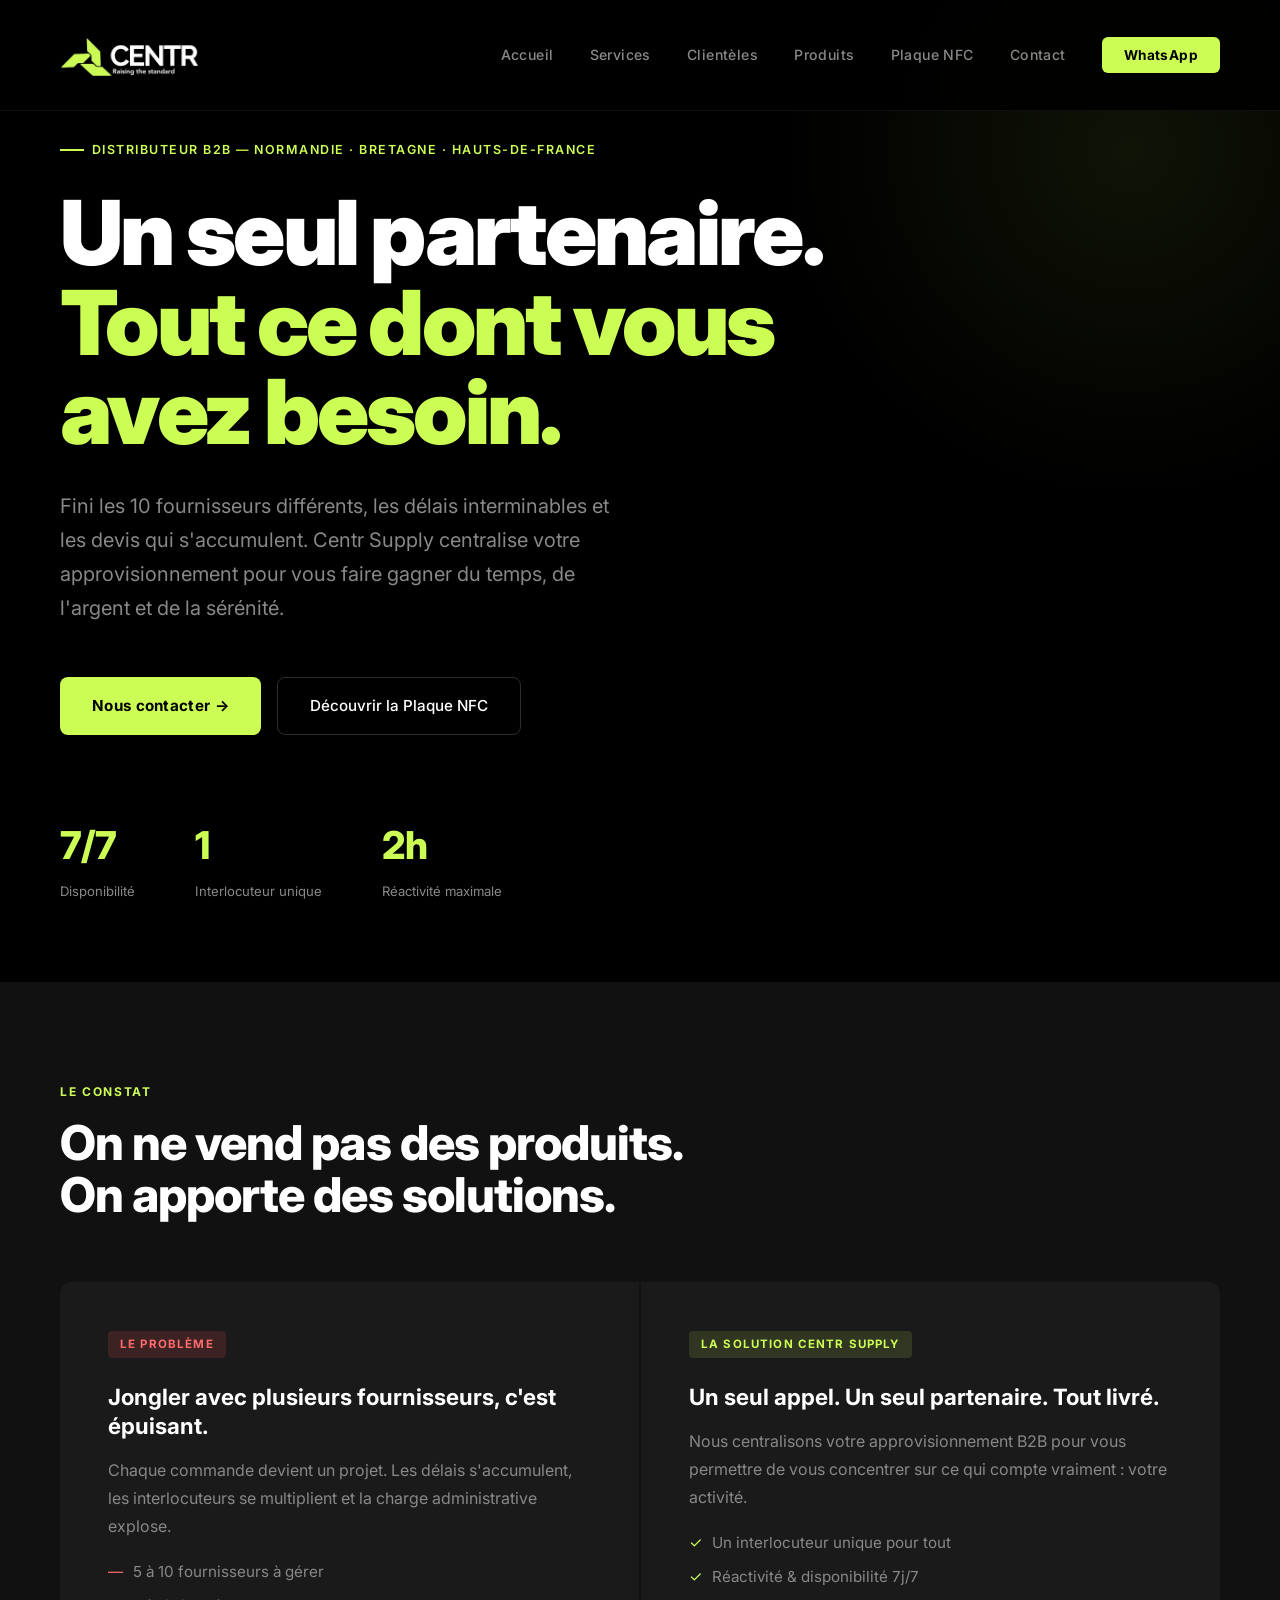
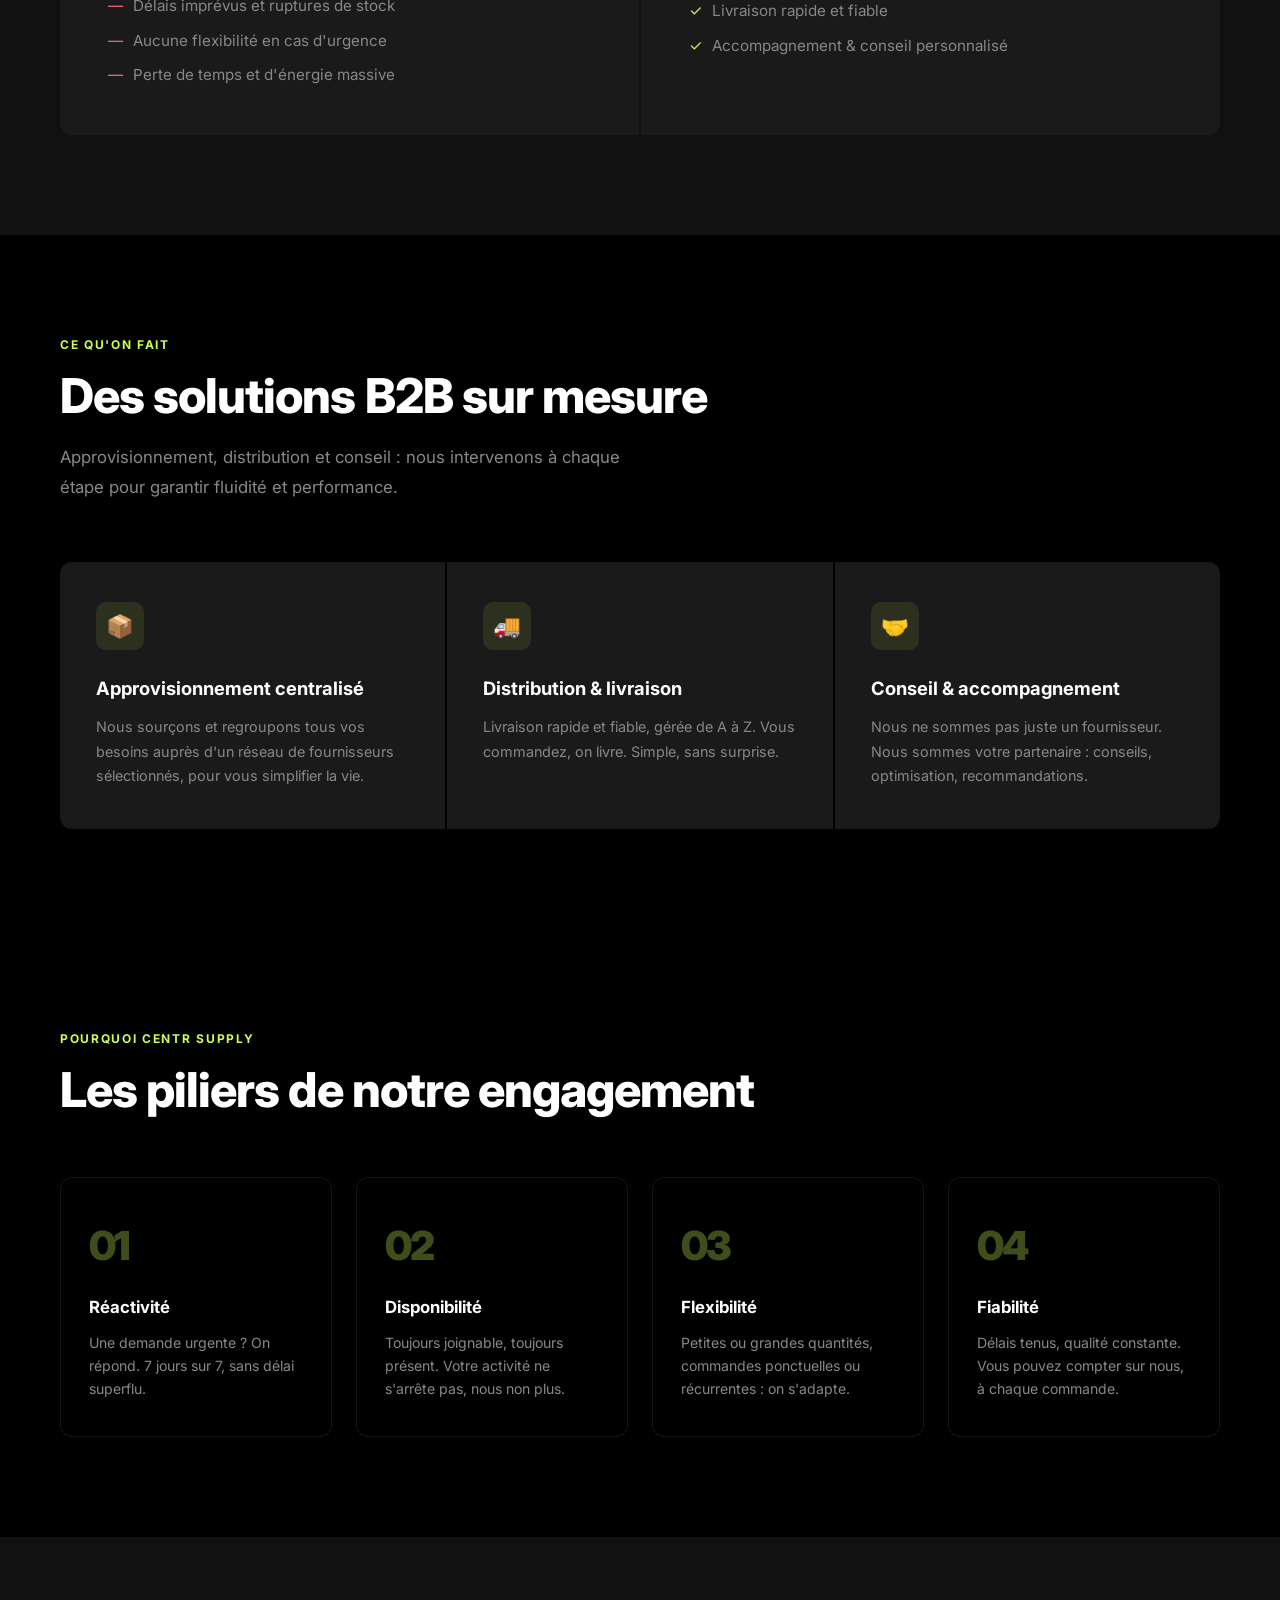
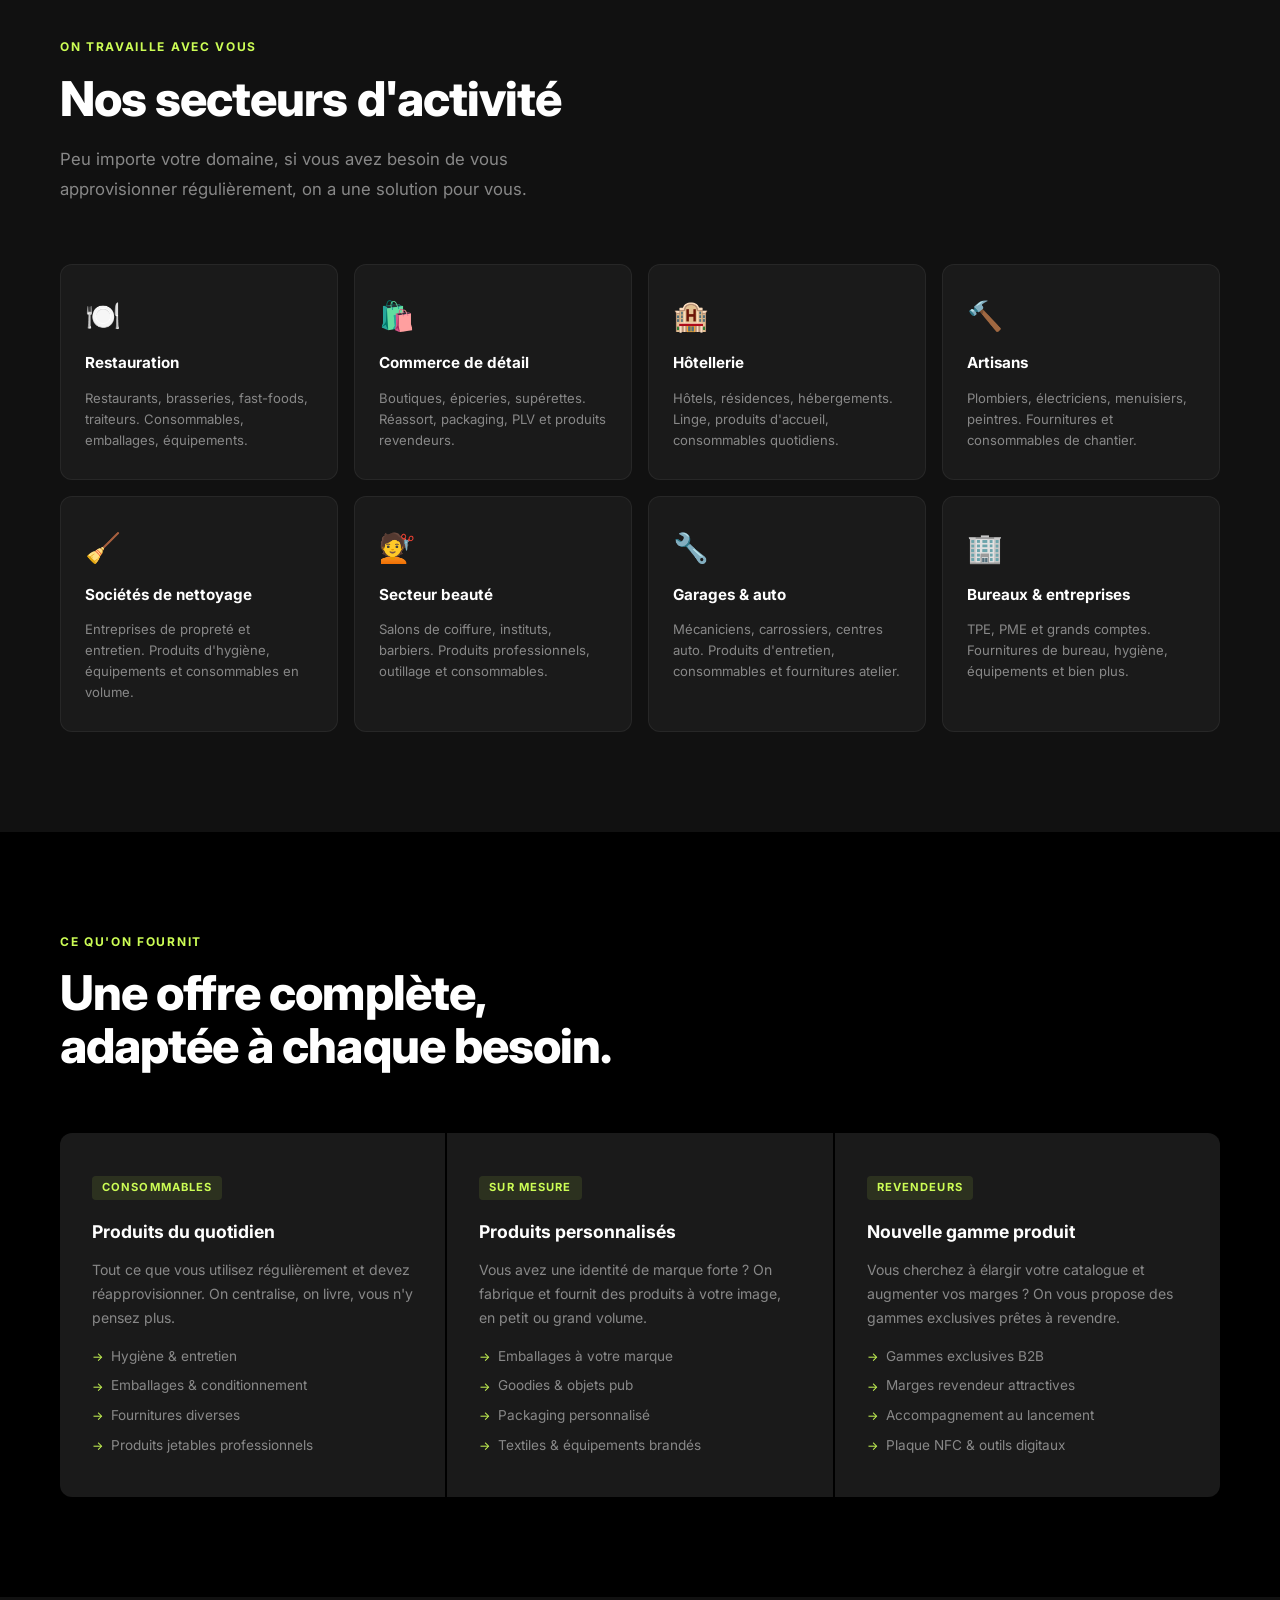
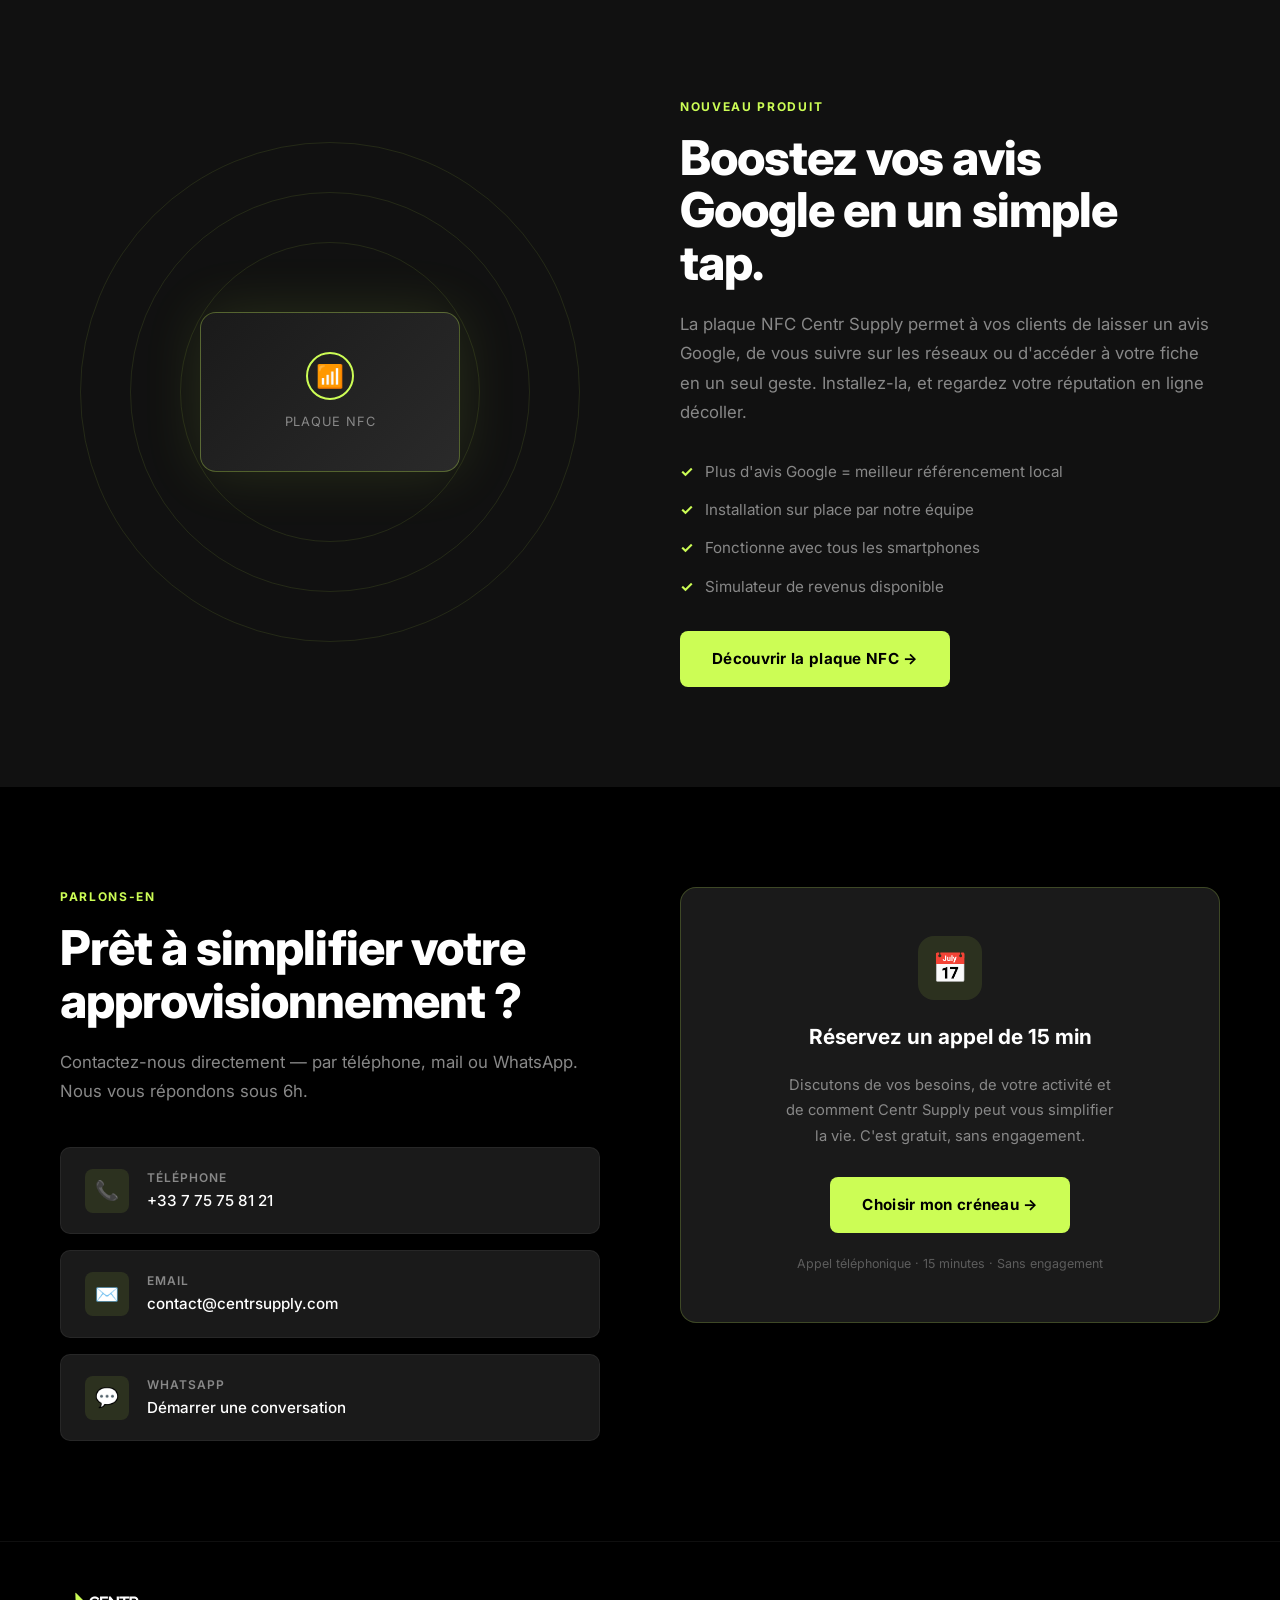
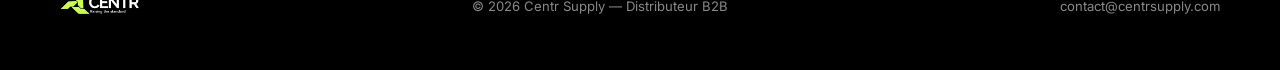
==== commit 3eb0f7e9: "Add files via upload" ====
--- a/index.html
+++ b/index.html
@@ -748,9 +748,10 @@
     }
   </style>
 </head>
-<body>
+<body id="top">
 <!-- MOBILE MENU -->
 <div class="mobile-menu" id="mobileMenu">
+  <a href="#top" onclick="closeMenu()">Accueil</a>
   <a href="#services" onclick="closeMenu()">Services</a>
   <a href="#clienteles" onclick="closeMenu()">Clientèles</a>
   <a href="#produits" onclick="closeMenu()">Produits</a>
@@ -762,6 +763,7 @@
 <nav>
   <a href="/" class="nav-logo"><img src="logo-centr.png" alt="Centr Supply — Distributeur B2B" /></a>
   <ul class="nav-links">
+    <li><a href="#top">Accueil</a></li>
     <li><a href="#services">Services</a></li>
     <li><a href="#clienteles">Clientèles</a></li>
     <li><a href="#produits">Produits</a></li>
